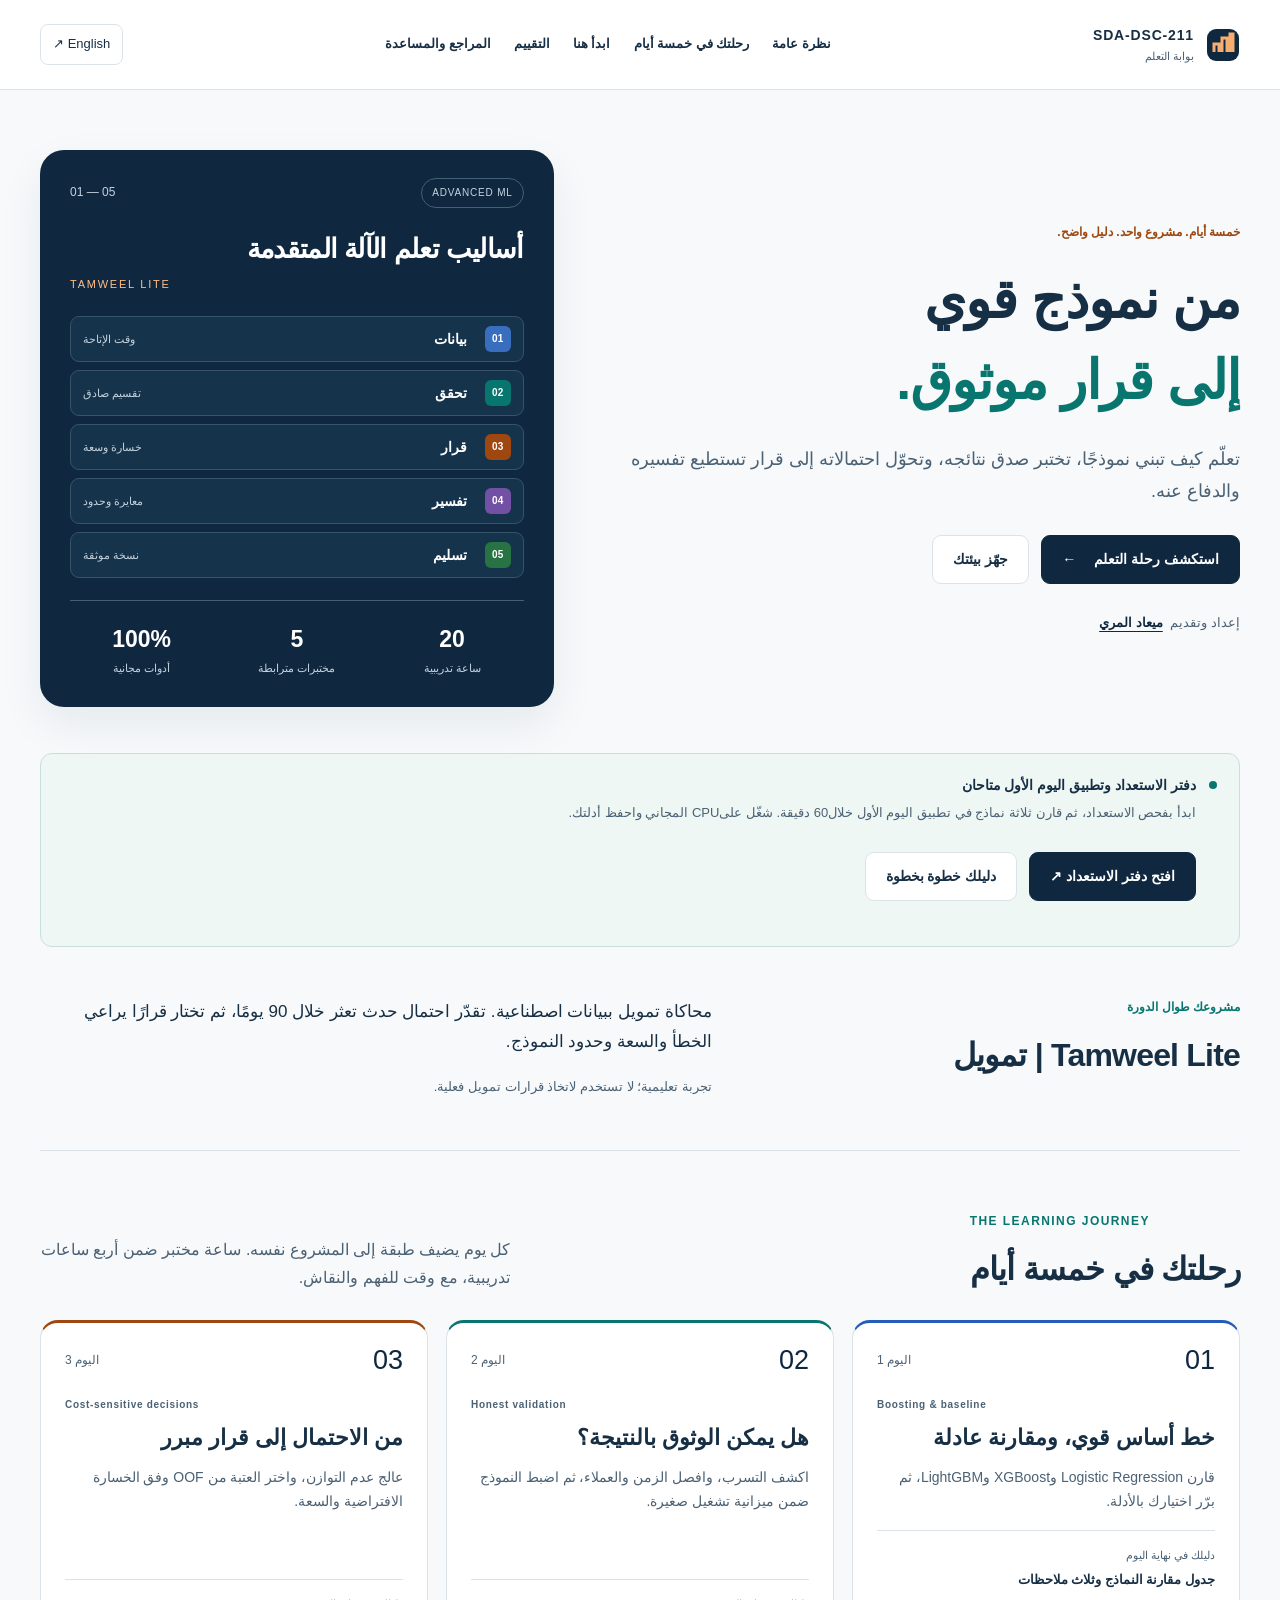
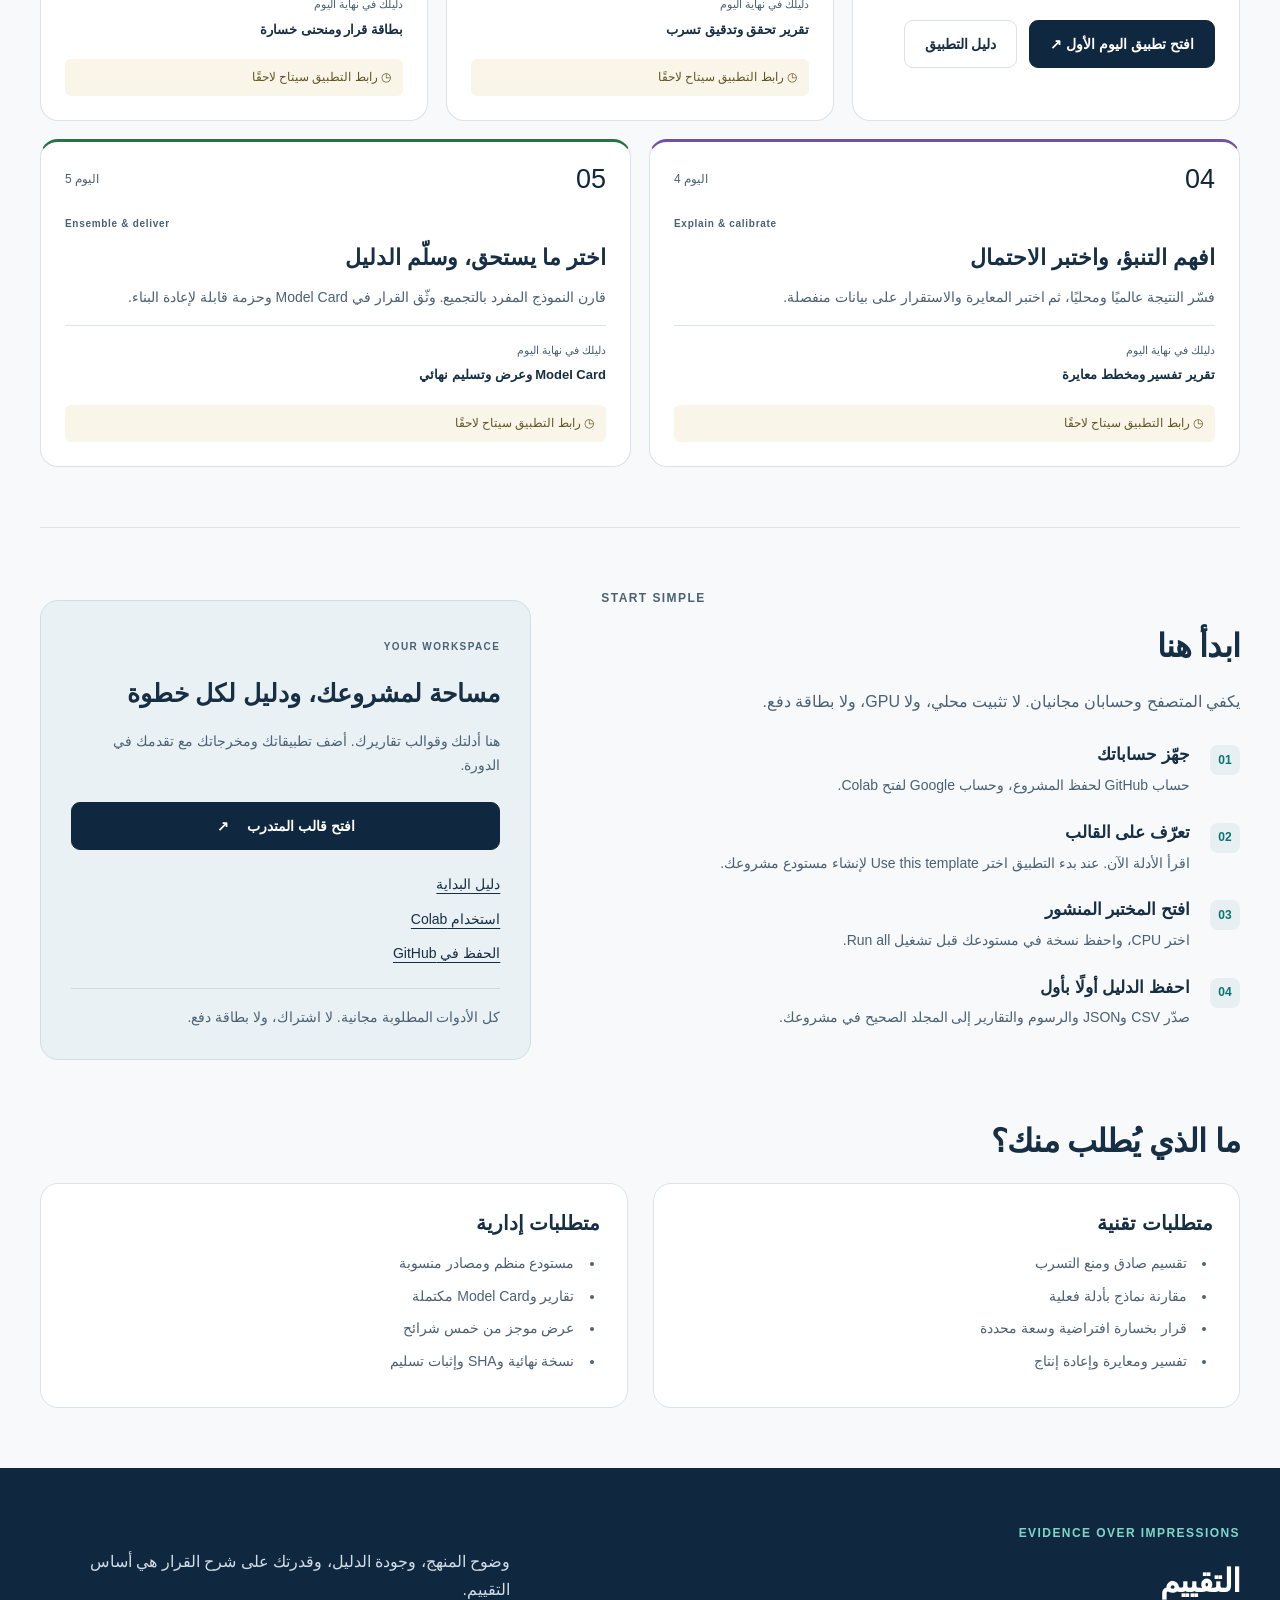
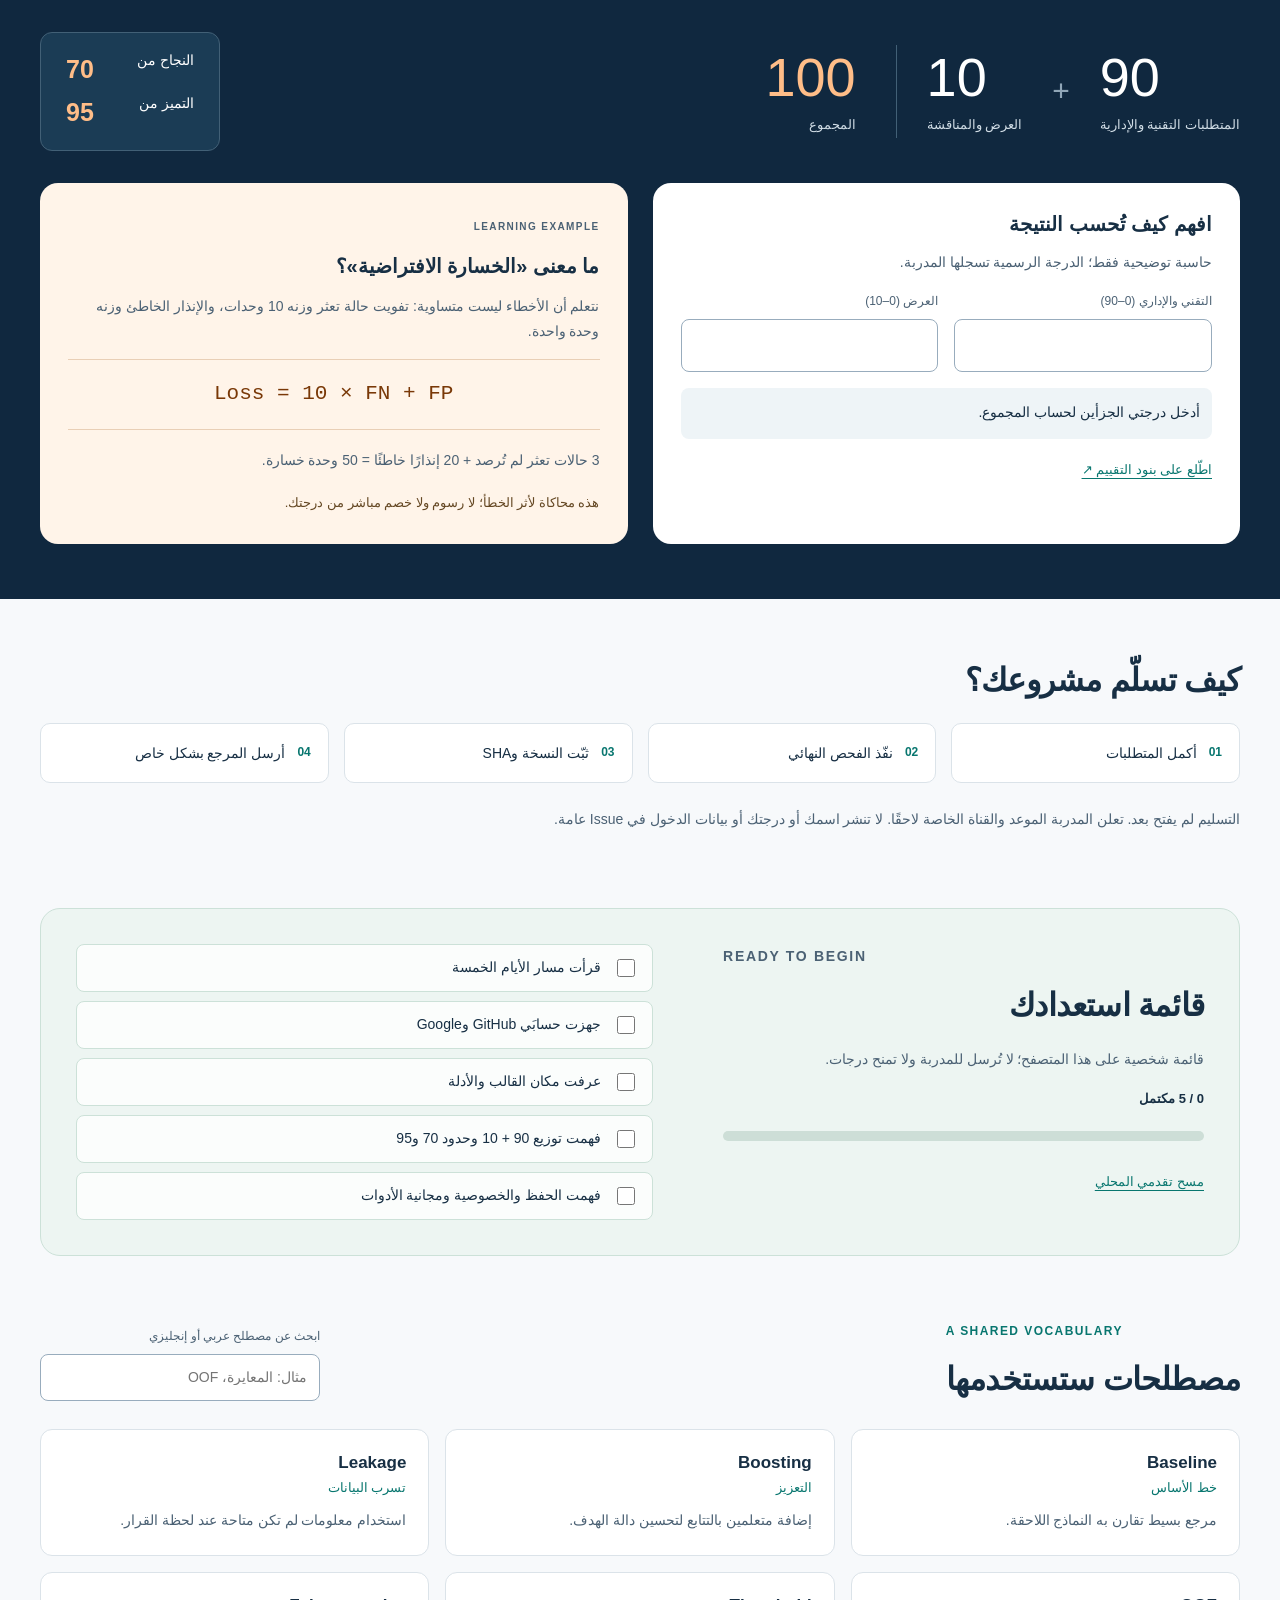
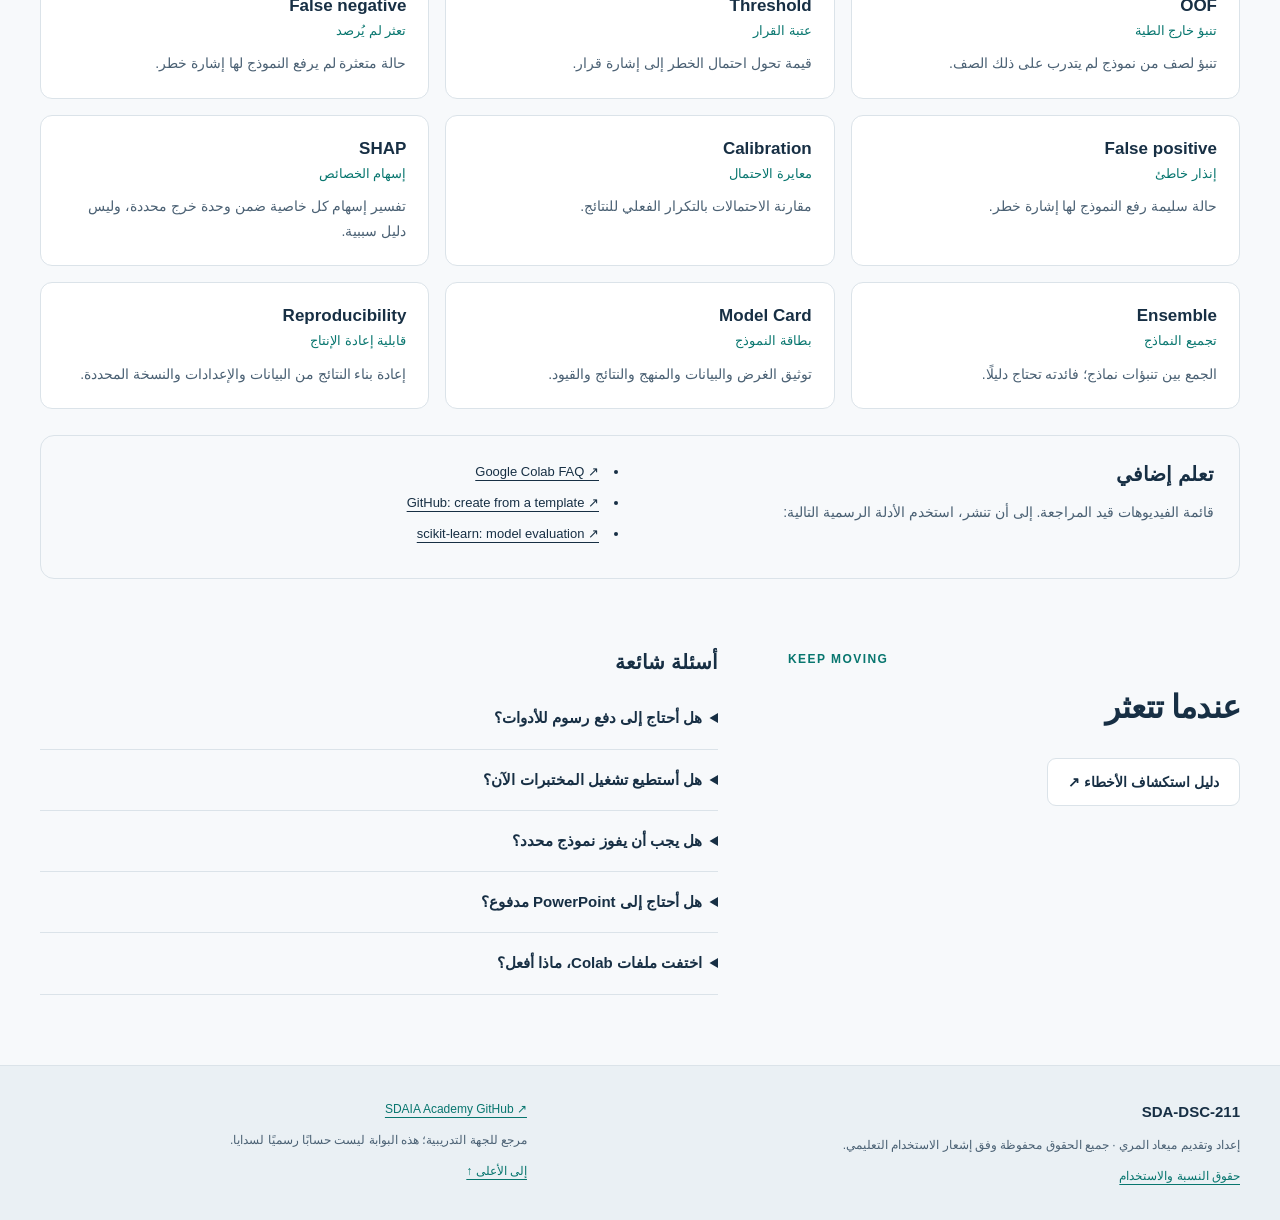
==== ar.html @ 9ce9c812 "Open Day 1 lab from the learning portal" ====
<!doctype html>
<html lang="ar" dir="rtl"><head><meta charset="utf-8"><meta name="viewport" content="width=device-width, initial-scale=1"><meta name="description" content="تعلّم كيف تبني نموذجًا، تختبر صدق نتائجه، وتحوّل احتمالاته إلى قرار تستطيع تفسيره والدفاع عنه."><meta name="theme-color" content="#10283f"><title>أساليب تعلم الآلة المتقدمة · SDA-DSC-211</title><link rel="stylesheet" href="styles.css"><script defer src="app.js"></script></head>
<body id="top"><a class="skip" href="#main">انتقل إلى المحتوى</a><header class="topbar"><a class="brand" href="#overview" aria-label="SDA-DSC-211"><svg width="34" height="34" viewBox="0 0 34 34" aria-hidden="true"><rect x="1" y="1" width="32" height="32" rx="9" fill="#10283f"/><path d="M8 24V16h5v8m3 0V10h5v14m3 0V6h3v18" stroke="#f5ae70" stroke-width="3" fill="none"/></svg><span><strong dir="ltr">SDA-DSC-211</strong><small>بوابة التعلم</small></span></a><nav class="desktop-nav" aria-label="التنقل الرئيسي"><a href="#overview">نظرة عامة</a><a href="#journey">رحلتك في خمسة أيام</a><a href="#start">ابدأ هنا</a><a href="#assessment">التقييم</a><a href="#resources">المراجع والمساعدة</a></nav><a class="language" lang="en" href="en.html" data-language>English <span aria-hidden="true">↗</span></a></header>
<nav class="mobile-nav" aria-label="أقسام الدورة"><a href="#overview">نظرة عامة</a><a href="#journey">رحلتك في خمسة أيام</a><a href="#start">ابدأ هنا</a><a href="#assessment">التقييم</a><a href="#resources">المراجع والمساعدة</a></nav>
<main id="main"><section class="hero section" id="overview"><div class="hero-copy"><p class="eyebrow accent">خمسة أيام. مشروع واحد. دليل واضح.</p><h1>من نموذج قوي<br><em>إلى قرار موثوق.</em></h1><p class="hero-lead">تعلّم كيف تبني نموذجًا، تختبر صدق نتائجه، وتحوّل احتمالاته إلى قرار تستطيع تفسيره والدفاع عنه.</p><div class="actions"><a class="button primary" href="#journey">استكشف رحلة التعلم <span aria-hidden="true">←</span></a><a class="button secondary" href="#start">جهّز بيئتك</a></div><p class="trainer">إعداد وتقديم <a href="https://github.com/almiyead-rgb">ميعاد المري</a></p></div><aside class="hero-panel" aria-label="أساليب تعلم الآلة المتقدمة"><div class="panel-heading"><span class="mini-pill" dir="ltr">ADVANCED ML</span><span dir="ltr">01 — 05</span></div><h2>أساليب تعلم الآلة المتقدمة</h2><p class="panel-caption" dir="ltr">TAMWEEL LITE</p><div class="visual-flow" aria-label="كل خطوة تضيف دليلًا"><div class="flow-row"><span class="flow-dot blue" aria-hidden="true">01</span><span>بيانات</span><small>وقت الإتاحة</small></div><div class="flow-row"><span class="flow-dot teal" aria-hidden="true">02</span><span>تحقق</span><small>تقسيم صادق</small></div><div class="flow-row"><span class="flow-dot orange" aria-hidden="true">03</span><span>قرار</span><small>خسارة وسعة</small></div><div class="flow-row"><span class="flow-dot purple" aria-hidden="true">04</span><span>تفسير</span><small>معايرة وحدود</small></div><div class="flow-row"><span class="flow-dot green" aria-hidden="true">05</span><span>تسليم</span><small>نسخة موثقة</small></div></div><div class="stats"><div><strong>20</strong><span>ساعة تدريبية</span></div><div><strong>5</strong><span>مختبرات مترابطة</span></div><div><strong>100%</strong><span>أدوات مجانية</span></div></div></aside></section>
<div class="release-note section"><span class="status-dot" aria-hidden="true"></span><div><strong>دفتر الاستعداد وتطبيق اليوم الأول متاحان</strong><p>ابدأ بفحص الاستعداد، ثم قارن ثلاثة نماذج في تطبيق اليوم الأول خلال60 دقيقة. شغّل علىCPU المجاني واحفظ أدلتك.</p><div class="actions"><a class="button primary" href="https://colab.research.google.com/github/almiyead-rgb/sda-dsc-211-student-template/blob/main/notebooks/00_readiness_check.ipynb">افتح دفتر الاستعداد ↗</a><a class="button secondary" href="https://github.com/almiyead-rgb/sda-dsc-211-student-template/blob/main/READINESS_GUIDE.md">دليلك خطوة بخطوة</a></div></div></div>
<section class="section scenario" aria-labelledby="scenario-title"><div><p class="eyebrow">مشروعك طوال الدورة</p><h2 id="scenario-title">Tamweel Lite | تمويل</h2></div><div><p>محاكاة تمويل ببيانات اصطناعية. تقدّر احتمال حدث تعثر خلال 90 يومًا، ثم تختار قرارًا يراعي الخطأ والسعة وحدود النموذج.</p><small>تجربة تعليمية؛ لا تستخدم لاتخاذ قرارات تمويل فعلية.</small></div></section>
<section class="section" id="journey"><div class="section-heading"><div><p class="eyebrow" dir="ltr">THE LEARNING JOURNEY</p><h2>رحلتك في خمسة أيام</h2></div><p>كل يوم يضيف طبقة إلى المشروع نفسه. ساعة مختبر ضمن أربع ساعات تدريبية، مع وقت للفهم والنقاش.</p></div><div class="day-grid"><article class="day-card blue" id="day-01"><div class="day-top"><span class="day-number" dir="ltr">01</span><span>اليوم 1</span></div><p class="eyebrow" lang="en" dir="ltr">Boosting & baseline</p><h3>خط أساس قوي، ومقارنة عادلة</h3><p>قارن Logistic Regression وXGBoost وLightGBM، ثم برّر اختيارك بالأدلة.</p><div class="artifact"><small>دليلك في نهاية اليوم</small><strong>جدول مقارنة النماذج وثلاث ملاحظات</strong></div><div class="actions"><a class="button primary" href="https://colab.research.google.com/github/almiyead-rgb/sda-dsc-211-student-template/blob/main/notebooks/01_baseline_boosting.ipynb">افتح تطبيق اليوم الأول ↗</a><a class="button secondary" href="https://github.com/almiyead-rgb/sda-dsc-211-student-template/blob/main/DAY1_GUIDE.md">دليل التطبيق</a></div></article><article class="day-card teal" id="day-02"><div class="day-top"><span class="day-number" dir="ltr">02</span><span>اليوم 2</span></div><p class="eyebrow" lang="en" dir="ltr">Honest validation</p><h3>هل يمكن الوثوق بالنتيجة؟</h3><p>اكشف التسرب، وافصل الزمن والعملاء، ثم اضبط النموذج ضمن ميزانية تشغيل صغيرة.</p><div class="artifact"><small>دليلك في نهاية اليوم</small><strong>تقرير تحقق وتدقيق تسرب</strong></div><p class="pending"><span aria-hidden="true">◷</span> رابط التطبيق سيتاح لاحقًا</p></article><article class="day-card orange" id="day-03"><div class="day-top"><span class="day-number" dir="ltr">03</span><span>اليوم 3</span></div><p class="eyebrow" lang="en" dir="ltr">Cost-sensitive decisions</p><h3>من الاحتمال إلى قرار مبرر</h3><p>عالج عدم التوازن، واختر العتبة من OOF وفق الخسارة الافتراضية والسعة.</p><div class="artifact"><small>دليلك في نهاية اليوم</small><strong>بطاقة قرار ومنحنى خسارة</strong></div><p class="pending"><span aria-hidden="true">◷</span> رابط التطبيق سيتاح لاحقًا</p></article><article class="day-card purple" id="day-04"><div class="day-top"><span class="day-number" dir="ltr">04</span><span>اليوم 4</span></div><p class="eyebrow" lang="en" dir="ltr">Explain & calibrate</p><h3>افهم التنبؤ، واختبر الاحتمال</h3><p>فسّر النتيجة عالميًا ومحليًا، ثم اختبر المعايرة والاستقرار على بيانات منفصلة.</p><div class="artifact"><small>دليلك في نهاية اليوم</small><strong>تقرير تفسير ومخطط معايرة</strong></div><p class="pending"><span aria-hidden="true">◷</span> رابط التطبيق سيتاح لاحقًا</p></article><article class="day-card green" id="day-05"><div class="day-top"><span class="day-number" dir="ltr">05</span><span>اليوم 5</span></div><p class="eyebrow" lang="en" dir="ltr">Ensemble & deliver</p><h3>اختر ما يستحق، وسلّم الدليل</h3><p>قارن النموذج المفرد بالتجميع. وثّق القرار في Model Card وحزمة قابلة لإعادة البناء.</p><div class="artifact"><small>دليلك في نهاية اليوم</small><strong>Model Card وعرض وتسليم نهائي</strong></div><p class="pending"><span aria-hidden="true">◷</span> رابط التطبيق سيتاح لاحقًا</p></article></div></section>
<section class="section start-grid" id="start"><div><p class="eyebrow" dir="ltr">START SIMPLE</p><h2>ابدأ هنا</h2><p>يكفي المتصفح وحسابان مجانيان. لا تثبيت محلي، ولا GPU، ولا بطاقة دفع.</p><ol class="steps-list"><li><h3>جهّز حساباتك</h3><p>حساب GitHub لحفظ المشروع، وحساب Google لفتح Colab.</p></li><li><h3>تعرّف على القالب</h3><p>اقرأ الأدلة الآن. عند بدء التطبيق اختر Use this template لإنشاء مستودع مشروعك.</p></li><li><h3>افتح المختبر المنشور</h3><p>اختر CPU، واحفظ نسخة في مستودعك قبل تشغيل Run all.</p></li><li><h3>احفظ الدليل أولًا بأول</h3><p>صدّر CSV وJSON والرسوم والتقارير إلى المجلد الصحيح في مشروعك.</p></li></ol></div><aside class="start-panel"><span class="tiny-label" dir="ltr">YOUR WORKSPACE</span><h3>مساحة لمشروعك، ودليل لكل خطوة</h3><p>هنا أدلتك وقوالب تقاريرك. أضف تطبيقاتك ومخرجاتك مع تقدمك في الدورة.</p><a class="button primary" href="https://github.com/almiyead-rgb/sda-dsc-211-student-template">افتح قالب المتدرب <span aria-hidden="true">↗</span></a><div class="guide-links"><a href="https://github.com/almiyead-rgb/sda-dsc-211-student-template/blob/main/START_HERE.md">دليل البداية</a><a href="https://github.com/almiyead-rgb/sda-dsc-211-student-template/blob/main/COLAB_GUIDE.md">استخدام Colab</a><a href="https://github.com/almiyead-rgb/sda-dsc-211-student-template/blob/main/GITHUB_GUIDE.md">الحفظ في GitHub</a></div><p class="free-note">كل الأدوات المطلوبة مجانية. لا اشتراك، ولا بطاقة دفع.</p></aside></section>
<section class="section"><h2>ما الذي يُطلب منك؟</h2><div class="two-grid requirements"><article><h3>متطلبات تقنية</h3><ul><li>تقسيم صادق ومنع التسرب</li><li>مقارنة نماذج بأدلة فعلية</li><li>قرار بخسارة افتراضية وسعة محددة</li><li>تفسير ومعايرة وإعادة إنتاج</li></ul></article><article><h3>متطلبات إدارية</h3><ul><li>مستودع منظم ومصادر منسوبة</li><li>تقارير وModel Card مكتملة</li><li>عرض موجز من خمس شرائح</li><li>نسخة نهائية وSHA وإثبات تسليم</li></ul></article></div></section>
<section class="assessment-band" id="assessment"><div class="section"><div class="section-heading"><div><p class="eyebrow" dir="ltr">EVIDENCE OVER IMPRESSIONS</p><h2>التقييم</h2></div><p>وضوح المنهج، وجودة الدليل، وقدرتك على شرح القرار هي أساس التقييم.</p></div><div class="score-grid"><div class="score-main"><div class="score-piece"><strong>90</strong><span>المتطلبات التقنية والإدارية</span></div><span class="plus" aria-hidden="true">+</span><div class="score-piece"><strong>10</strong><span>العرض والمناقشة</span></div><div class="score-total"><strong>100</strong><span>المجموع</span></div></div><div class="thresholds"><p>النجاح من <strong>70</strong></p><p>التميز من <strong>95</strong></p></div></div><div class="two-grid"><form class="calculator" id="grade-calculator" novalidate><h3>افهم كيف تُحسب النتيجة</h3><p>حاسبة توضيحية فقط؛ الدرجة الرسمية تسجلها المدربة.</p><div class="input-grid"><label>التقني والإداري (0–90)<input id="technical-score" name="technical" type="number" min="0" max="90" step="0.01" inputmode="decimal" autocomplete="off" aria-describedby="grade-result"></label><label>العرض (0–10)<input id="presentation-score" name="presentation" type="number" min="0" max="10" step="0.01" inputmode="decimal" autocomplete="off" aria-describedby="grade-result"></label></div><output id="grade-result" aria-live="polite">أدخل درجتي الجزأين لحساب المجموع.</output><a href="https://github.com/almiyead-rgb/sda-dsc-211-student-template/blob/main/RUBRIC.md">اطّلع على بنود التقييم ↗</a></form><article class="loss-card"><span class="tiny-label" dir="ltr">LEARNING EXAMPLE</span><h3>ما معنى «الخسارة الافتراضية»؟</h3><p>نتعلم أن الأخطاء ليست متساوية: تفويت حالة تعثر وزنه 10 وحدات، والإنذار الخاطئ وزنه وحدة واحدة.</p><div class="formula" dir="ltr">Loss = 10 × FN + FP</div><p>3 حالات تعثر لم تُرصد + 20 إنذارًا خاطئًا = 50 وحدة خسارة.</p><small>هذه محاكاة لأثر الخطأ؛ لا رسوم ولا خصم مباشر من درجتك.</small></article></div></div></section>
<section class="section" aria-labelledby="submission-title"><h2 id="submission-title">كيف تسلّم مشروعك؟</h2><ol class="submission-flow"><li><span>01</span>أكمل المتطلبات</li><li><span>02</span>نفّذ الفحص النهائي</li><li><span>03</span>ثبّت النسخة وSHA</li><li><span>04</span>أرسل المرجع بشكل خاص</li></ol><p class="muted">التسليم لم يفتح بعد. تعلن المدربة الموعد والقناة الخاصة لاحقًا. لا تنشر اسمك أو درجتك أو بيانات الدخول في Issue عامة.</p></section>
<section class="section readiness"><div><p class="eyebrow" dir="ltr">READY TO BEGIN</p><h2>قائمة استعدادك</h2><p>قائمة شخصية على هذا المتصفح؛ لا تُرسل للمدربة ولا تمنح درجات.</p><div class="progress-heading"><strong id="progress-text" aria-live="polite">0 / 5 مكتمل</strong></div><progress aria-label="تقدم قائمة الاستعداد" id="readiness-progress" max="5" value="0">0 / 5</progress><p id="storage-note" class="small" hidden></p><button class="text-button" id="reset-progress" type="button">مسح تقدمي المحلي</button></div><div class="checklist"><label class="check-row"><input type="checkbox" data-check="ready-0"><span>قرأت مسار الأيام الخمسة</span></label><label class="check-row"><input type="checkbox" data-check="ready-1"><span>جهزت حسابَي GitHub وGoogle</span></label><label class="check-row"><input type="checkbox" data-check="ready-2"><span>عرفت مكان القالب والأدلة</span></label><label class="check-row"><input type="checkbox" data-check="ready-3"><span>فهمت توزيع 90 + 10 وحدود 70 و95</span></label><label class="check-row"><input type="checkbox" data-check="ready-4"><span>فهمت الحفظ والخصوصية ومجانية الأدوات</span></label></div></section>
<section class="section" id="resources"><div class="section-heading"><div><p class="eyebrow" dir="ltr">A SHARED VOCABULARY</p><h2>مصطلحات ستستخدمها</h2></div><label class="search-label">ابحث عن مصطلح عربي أو إنجليزي<input id="term-search" type="search" placeholder="مثال: المعايرة، OOF" autocomplete="off"></label></div><div class="term-grid"><article class="term" data-term data-search="Baseline خط الأساس مرجع بسيط تقارن به النماذج اللاحقة. A simple reference used to compare later models."><h3><span lang="en" dir="ltr">Baseline</span><small>خط الأساس</small></h3><p>مرجع بسيط تقارن به النماذج اللاحقة.</p></article><article class="term" data-term data-search="Boosting التعزيز إضافة متعلمين بالتتابع لتحسين دالة الهدف. Sequentially adding learners to improve an objective."><h3><span lang="en" dir="ltr">Boosting</span><small>التعزيز</small></h3><p>إضافة متعلمين بالتتابع لتحسين دالة الهدف.</p></article><article class="term" data-term data-search="Leakage تسرب البيانات استخدام معلومات لم تكن متاحة عند لحظة القرار. Using information unavailable at decision time."><h3><span lang="en" dir="ltr">Leakage</span><small>تسرب البيانات</small></h3><p>استخدام معلومات لم تكن متاحة عند لحظة القرار.</p></article><article class="term" data-term data-search="OOF تنبؤ خارج الطية تنبؤ لصف من نموذج لم يتدرب على ذلك الصف. A prediction from a model not trained on that row."><h3><span lang="en" dir="ltr">OOF</span><small>تنبؤ خارج الطية</small></h3><p>تنبؤ لصف من نموذج لم يتدرب على ذلك الصف.</p></article><article class="term" data-term data-search="Threshold عتبة القرار قيمة تحول احتمال الخطر إلى إشارة قرار. A cutoff that turns risk probability into a decision flag."><h3><span lang="en" dir="ltr">Threshold</span><small>عتبة القرار</small></h3><p>قيمة تحول احتمال الخطر إلى إشارة قرار.</p></article><article class="term" data-term data-search="False negative تعثر لم يُرصد حالة متعثرة لم يرفع النموذج لها إشارة خطر. A default case that the model did not flag."><h3><span lang="en" dir="ltr">False negative</span><small>تعثر لم يُرصد</small></h3><p>حالة متعثرة لم يرفع النموذج لها إشارة خطر.</p></article><article class="term" data-term data-search="False positive إنذار خاطئ حالة سليمة رفع النموذج لها إشارة خطر. A non-default case that the model flagged."><h3><span lang="en" dir="ltr">False positive</span><small>إنذار خاطئ</small></h3><p>حالة سليمة رفع النموذج لها إشارة خطر.</p></article><article class="term" data-term data-search="Calibration معايرة الاحتمال مقارنة الاحتمالات بالتكرار الفعلي للنتائج. Comparing predicted probabilities with observed frequencies."><h3><span lang="en" dir="ltr">Calibration</span><small>معايرة الاحتمال</small></h3><p>مقارنة الاحتمالات بالتكرار الفعلي للنتائج.</p></article><article class="term" data-term data-search="SHAP إسهام الخصائص تفسير إسهام كل خاصية ضمن وحدة خرج محددة، وليس دليل سببية. Feature contributions in a defined output space, not proof of causality."><h3><span lang="en" dir="ltr">SHAP</span><small>إسهام الخصائص</small></h3><p>تفسير إسهام كل خاصية ضمن وحدة خرج محددة، وليس دليل سببية.</p></article><article class="term" data-term data-search="Ensemble تجميع النماذج الجمع بين تنبؤات نماذج؛ فائدته تحتاج دليلًا. Combining model predictions; the benefit needs evidence."><h3><span lang="en" dir="ltr">Ensemble</span><small>تجميع النماذج</small></h3><p>الجمع بين تنبؤات نماذج؛ فائدته تحتاج دليلًا.</p></article><article class="term" data-term data-search="Model Card بطاقة النموذج توثيق الغرض والبيانات والمنهج والنتائج والقيود. Documentation of purpose, data, method, results and limits."><h3><span lang="en" dir="ltr">Model Card</span><small>بطاقة النموذج</small></h3><p>توثيق الغرض والبيانات والمنهج والنتائج والقيود.</p></article><article class="term" data-term data-search="Reproducibility قابلية إعادة الإنتاج إعادة بناء النتائج من البيانات والإعدادات والنسخة المحددة. Rebuilding results from specified data, settings and code version."><h3><span lang="en" dir="ltr">Reproducibility</span><small>قابلية إعادة الإنتاج</small></h3><p>إعادة بناء النتائج من البيانات والإعدادات والنسخة المحددة.</p></article></div><p id="no-results" role="status" hidden>لا توجد مصطلحات مطابقة. جرّب كلمة أخرى.</p><aside class="resource-strip"><div><h3>تعلم إضافي</h3><p>قائمة الفيديوهات قيد المراجعة. إلى أن تنشر، استخدم الأدلة الرسمية التالية:</p></div><ul><li><a href="https://research.google.com/colaboratory/faq.html" lang="en" dir="ltr">Google Colab FAQ ↗</a></li><li><a href="https://docs.github.com/en/repositories/creating-and-managing-repositories/creating-a-repository-from-a-template" lang="en" dir="ltr">GitHub: create from a template ↗</a></li><li><a href="https://scikit-learn.org/stable/modules/model_evaluation.html" lang="en" dir="ltr">scikit-learn: model evaluation ↗</a></li></ul></aside></section>
<section class="section help-grid"><div><p class="eyebrow" dir="ltr">KEEP MOVING</p><h2>عندما تتعثر</h2><a class="button secondary" href="https://github.com/almiyead-rgb/sda-dsc-211-student-template/blob/main/TROUBLESHOOTING.md">دليل استكشاف الأخطاء ↗</a></div><div><h3>أسئلة شائعة</h3><details><summary>هل أحتاج إلى دفع رسوم للأدوات؟</summary><p>لا. جميع الأدوات المطلوبة لها مسار مجاني. إذا وصلت إلى حدود الخدمة، احفظ عملك وأعد لاحقًا أو اتبع البديل المجاني الذي تعلنه المدربة.</p></details><details><summary>هل أستطيع تشغيل المختبرات الآن؟</summary><p>دفتر الاستعداد00 وتطبيق اليوم الأول01 متاحان الآن. افتح اليوم الأول من بطاقته في رحلة التعلم؛ بقية التطبيقات تتاح تباعًا.</p></details><details><summary>هل يجب أن يفوز نموذج محدد؟</summary><p>لا. المطلوب مقارنة عادلة وتبرير مبني على النتائج. الإبقاء على نموذج مفرد قرار صالح إذا لم يضف التجميع فائدة مقنعة.</p></details><details><summary>هل أحتاج إلى PowerPoint مدفوع؟</summary><p>لا. يمكنك إعداد العرض بأي أداة مجانية وتسليمه PDF. المهم خمس شرائح واضحة وأدلة من مشروعك.</p></details><details><summary>اختفت ملفات Colab، ماذا أفعل؟</summary><p>الجلسة مؤقتة. استرجع Notebook المحفوظ وأعد تشغيل النسخة المعتمدة، ثم صدّر المخرجات. احفظ تقدمك قبل انتهاء الجلسة.</p></details></div></section>
</main><footer><div class="section footer-grid"><div><strong dir="ltr">SDA-DSC-211</strong><p>إعداد وتقديم ميعاد المري · جميع الحقوق محفوظة وفق إشعار الاستخدام التعليمي.</p><a href="https://github.com/almiyead-rgb/advanced-machine-learning-methods-sda-dsc-211/blob/main/NOTICE.md">حقوق النسبة والاستخدام</a></div><div><a href="https://github.com/SDAIAAcademy" lang="en" dir="ltr">SDAIA Academy GitHub ↗</a><p>مرجع للجهة التدريبية؛ هذه البوابة ليست حسابًا رسميًا لسدايا.</p><a href="#top">إلى الأعلى ↑</a></div></div></footer><script id="ui-labels" type="application/json">{"calcEmpty": "أدخل درجتي الجزأين لحساب المجموع.", "calcInvalid": "استخدم درجات ضمن الحدود، وبمنزلتين عشريتين كحد أقصى.", "calcFail": "لم يصل إلى حد النجاح", "calcPass": "ناجح", "calcDistinction": "متميز", "done": "مكتمل", "storage": "التخزين المحلي غير متاح؛ تقدمك سيبقى لهذه الزيارة فقط."}</script></body></html>
---- styles.css ----
:root{--navy:#10283f;--ink:#172f44;--muted:#4b6174;--paper:#f7f9fb;--line:#dbe3e9;--orange:#9e4710;--teal:#08766f;--blue:#245cba;--purple:#7250a3;--green:#287344;--focus:#a84b09;--radius:18px}
*{box-sizing:border-box}html{scroll-behavior:smooth;scroll-padding-top:100px}body{margin:0;background:var(--paper);color:var(--ink);font-family:"Segoe UI",Tahoma,Arial,sans-serif;line-height:1.75;font-size:16px}a{color:inherit;text-underline-offset:4px}button,input{font:inherit}button,a,input,summary{touch-action:manipulation}button{cursor:pointer}a:focus-visible,button:focus-visible,input:focus-visible,summary:focus-visible{outline:3px solid var(--focus);outline-offset:4px}h1,h2,h3,p{margin-top:0}h1,h2,h3{line-height:1.35}h1{font-size:clamp(36px,4.2vw,62px);letter-spacing:-.035em;margin-bottom:24px}html[dir=rtl] h1{letter-spacing:-.02em;line-height:1.5}h1 em{font-style:normal;color:var(--teal)}h2{font-size:clamp(26px,2.5vw,35px);margin-bottom:20px;letter-spacing:-.025em}h3{font-size:20px;margin-bottom:12px}p{margin-bottom:16px}small,.small{font-size:13px}ul,ol{padding-inline-start:22px}li{padding-inline-start:4px;margin-bottom:8px}section{scroll-margin-top:100px}[hidden]{display:none!important}.section{width:min(1240px,calc(100% - 80px));margin-inline:auto}.topbar{min-height:90px;padding:17px 40px;display:flex;align-items:center;gap:30px;border-bottom:1px solid var(--line);background:#ffffffed;position:sticky;top:0;z-index:20;backdrop-filter:blur(12px)}.brand{display:flex;gap:12px;align-items:center;text-decoration:none;flex-shrink:0}.brand strong,.brand small{display:block}.brand strong{font-size:14px;letter-spacing:.06em}.brand small{font-size:11px;color:var(--muted)}.desktop-nav{display:flex;gap:23px;align-items:center;margin-inline:auto;font-size:13px;font-weight:600}.desktop-nav a,.mobile-nav a,.language{text-decoration:none}.desktop-nav a:hover,.mobile-nav a:hover{color:var(--teal)}.language{font-size:13px;border:1px solid var(--line);padding:8px 12px;border-radius:8px;white-space:nowrap}.mobile-nav{display:none}.skip{position:absolute;top:-100px;z-index:100;background:var(--navy);color:white;padding:10px}.skip:focus{top:5px}.hero{display:grid;grid-template-columns:1.2fr 1fr;gap:70px;align-items:center;padding-block:60px 46px}.eyebrow{font-size:12px;font-weight:700;letter-spacing:.12em;color:var(--teal);margin-bottom:16px}.accent{color:var(--orange)}html[dir=rtl] .eyebrow:not([dir=ltr]){letter-spacing:0}.hero-lead{font-size:18px;max-width:620px;color:var(--muted)}.actions{display:flex;flex-wrap:wrap;gap:12px;margin-block:28px}.button{display:inline-flex;align-items:center;justify-content:center;gap:18px;text-decoration:none;border:1px solid var(--line);border-radius:9px;min-height:48px;padding:11px 20px;font-weight:600;font-size:14px}.primary{background:var(--navy);color:white;border-color:var(--navy)}.primary:hover{background:#214965}.secondary{background:white}.secondary:hover{border-color:var(--teal);color:var(--teal)}.trainer{font-size:13px;color:var(--muted);margin-bottom:0}.trainer a{font-weight:700;color:var(--navy);margin-inline-start:4px}.hero-panel{padding:28px 30px;background:var(--navy);color:#fff;border-radius:24px;box-shadow:0 18px 45px #10283f12;position:relative}.panel-heading{display:flex;justify-content:space-between;gap:12px;align-items:center;color:#c4d3de;font-size:12px;margin-bottom:23px}.mini-pill{border:1px solid #426076;padding:5px 10px;border-radius:20px;font-size:10px;letter-spacing:.08em}.hero-panel h2{font-size:27px;margin-bottom:8px}.panel-caption{font-size:11px;letter-spacing:.16em;color:#ffbd88}.visual-flow{display:grid;gap:8px;margin-block:22px}.flow-row{display:grid;grid-template-columns:30px 1fr auto;align-items:center;gap:14px;padding:9px 12px;border:1px solid #36536a;border-radius:9px;background:#16334c}.flow-row>span:nth-child(2){font-size:14px;font-weight:600}.flow-row small{color:#c4d3de;font-size:11px}.flow-dot{width:26px;height:26px;display:grid;place-items:center;border-radius:6px;font-size:10px;color:white;font-weight:700}.flow-dot.blue{background:#396ebf}.flow-dot.teal{background:#08766f}.flow-dot.orange{background:#9e4710}.flow-dot.purple{background:#7250a3}.flow-dot.green{background:#287344}.stats{display:grid;grid-template-columns:repeat(3,1fr);gap:12px;padding-top:18px;border-top:1px solid #426076}.stats div{text-align:center}.stats strong,.stats span{display:block}.stats strong{font-size:23px;font-weight:600}.stats span{font-size:11px;color:#c4d3de}.release-note{display:flex;align-items:flex-start;gap:13px;border:1px solid #c9dfda;border-radius:12px;padding:17px 22px;background:#eef7f4}.release-note strong{font-size:14px}.release-note p{font-size:13px;color:var(--muted);margin:3px 0 0}.status-dot{width:8px;height:8px;border-radius:50%;background:var(--teal);flex-shrink:0;margin-top:10px}.scenario{display:grid;grid-template-columns:1fr 1.45fr;gap:65px;padding-block:50px;border-bottom:1px solid var(--line)}.scenario h2{margin-bottom:0}.scenario p:not(.eyebrow){font-size:17px}.scenario small{color:var(--muted)}.section-heading{display:flex;justify-content:space-between;gap:40px;align-items:flex-end;margin-bottom:28px}.section-heading h2{margin-bottom:0}.section-heading>p{max-width:470px;margin:0;color:var(--muted)}#journey{padding-block:60px}.day-grid{display:grid;grid-template-columns:repeat(3,1fr);gap:18px}.day-card{background:white;padding:24px;border:1px solid var(--line);border-top:3px solid var(--blue);border-radius:var(--radius);display:flex;flex-direction:column}.day-card.teal{border-top-color:var(--teal)}.day-card.orange{border-top-color:var(--orange)}.day-card.purple{border-top-color:var(--purple)}.day-card.green{border-top-color:var(--green)}.day-card:nth-last-child(-n+2){grid-column:auto}.day-top{display:flex;justify-content:space-between;align-items:center;margin-bottom:22px;font-size:12px;color:var(--muted)}.day-number{font-size:27px;line-height:1;color:var(--navy);font-weight:300}.day-card .eyebrow{font-size:10px;letter-spacing:.07em;color:var(--muted);margin-bottom:10px}.day-card h3{font-size:22px}.day-card>p:not(.eyebrow):not(.pending){font-size:14px;color:var(--muted)}.artifact{margin-top:auto;border-top:1px solid var(--line);padding-top:15px}.artifact small,.artifact strong{display:block}.artifact small{font-size:11px;color:var(--muted)}.artifact strong{font-size:13px;margin-top:4px}.pending{font-size:12px;color:#635525;background:#f9f5e8;padding:8px 12px;border-radius:6px;margin:18px 0 0}.start-grid{padding-block:60px;display:grid;grid-template-columns:1.3fr 1fr;gap:70px;border-top:1px solid var(--line)}.start-grid>div>p{color:var(--muted)}.steps-list{counter-reset:step;list-style:none;padding:0;margin-top:28px}.steps-list li{counter-increment:step;position:relative;padding-inline-start:50px;margin-bottom:24px}.steps-list li:before{content:counter(step,decimal-leading-zero);position:absolute;inset-inline-start:0;top:1px;display:grid;place-items:center;width:30px;height:30px;background:#e7eff3;border-radius:8px;color:var(--teal);font-size:12px;font-weight:700}.steps-list h3{font-size:17px;margin-bottom:6px}.steps-list p{font-size:14px;color:var(--muted);margin:0}.start-panel{align-self:start;background:#eaf1f5;border:1px solid #d2dee7;border-radius:var(--radius);padding:30px;margin-top:12px}.start-panel h3{font-size:25px;margin-block:18px}.start-panel p{font-size:14px;color:var(--muted)}.start-panel .button{width:100%;margin-top:8px}.tiny-label{font-size:10px;font-weight:700;letter-spacing:.14em;color:var(--muted)}.guide-links{display:grid;gap:10px;margin-block:22px;font-size:14px}.free-note{border-top:1px solid #cad9e3;padding-top:16px;margin:0}.two-grid{display:grid;grid-template-columns:1fr 1fr;gap:25px}.requirements{margin-bottom:60px}.requirements article{border:1px solid var(--line);border-radius:var(--radius);padding:26px;background:white}.requirements ul{font-size:14px;margin-bottom:0;color:var(--muted)}.assessment-band{background:var(--navy);padding-block:55px;color:#fff}.assessment-band .eyebrow{color:#7ed6cb}.assessment-band .section-heading>p{color:#d1dde6}.score-grid{display:grid;grid-template-columns:1fr auto;gap:40px;align-items:center;margin-bottom:32px}.score-main{display:flex;gap:30px;align-items:center}.score-piece strong,.score-total strong{display:block;font-size:54px;line-height:1.2;font-weight:400;direction:ltr}.score-piece span,.score-total span{font-size:13px;color:#d1dde6}.plus{color:#90a6b7;font-size:30px}.score-total{border-inline-start:1px solid #426076;padding-inline-start:40px}.score-total strong{color:#ffbd88}.thresholds{background:#1b3c55;border:1px solid #426076;padding:15px 25px;border-radius:12px;min-width:180px}.thresholds p{margin:0;display:flex;justify-content:space-between;gap:22px;font-size:14px}.thresholds strong{font-size:25px;color:#ffbd88}.calculator,.loss-card{background:white;color:var(--ink);padding:28px;border-radius:var(--radius)}.calculator p,.loss-card p{font-size:14px;color:var(--muted)}.input-grid{display:grid;grid-template-columns:1fr 1fr;gap:16px}.input-grid label{font-size:12px;color:var(--muted)}input[type=number],input[type=search]{display:block;width:100%;padding:10px 12px;border:1px solid #98acbd;border-radius:8px;background:#fff;color:var(--ink);min-height:44px;margin-top:7px}input[type=number]{direction:ltr;font-size:18px}.calculator output{display:block;background:#eef4f7;border-radius:8px;padding:12px;font-size:14px;min-height:51px;margin-block:16px}.calculator output[data-state=distinction],.calculator output[data-state=pass]{background:#e8f5ed;color:#18532f}.calculator output[data-state=invalid],.calculator output[data-state=fail]{background:#fcf0e8;color:#853b0b}.calculator>a{font-size:13px;color:var(--teal)}.loss-card{background:#fff4e9}.loss-card h3{margin-block:14px}.loss-card small{color:#654824}.formula{font-family:Consolas,monospace;font-size:21px;border-block:1px solid #e9cfb6;padding-block:16px;margin-bottom:18px;color:#793807;text-align:center}.submission-flow{display:grid;grid-template-columns:repeat(4,1fr);list-style:none;padding:0;gap:15px}.submission-flow li{display:flex;gap:12px;align-items:center;font-size:14px;padding:17px;background:white;border:1px solid var(--line);border-radius:10px}.submission-flow span{color:var(--teal);font-size:12px;font-weight:700}.section:has(#submission-title){padding-block:60px}.muted{color:var(--muted);font-size:14px}.readiness{display:grid;grid-template-columns:1fr 1.2fr;gap:70px;background:#edf5f2;border:1px solid #cce1d8;border-radius:20px;padding:35px}.readiness p{font-size:14px;color:var(--muted)}.progress-heading{font-size:13px;margin-bottom:8px}progress{width:100%;height:10px;accent-color:var(--teal);border:0;border-radius:10px;overflow:hidden}progress::-webkit-progress-bar{background:#cdded7}progress::-webkit-progress-value{background:var(--teal)}.text-button{padding:8px 0;border:0;background:transparent;color:var(--teal);text-decoration:underline;text-underline-offset:4px;font-size:13px;margin-top:14px;min-height:44px}.checklist{display:grid;gap:9px}.check-row{display:flex;gap:12px;align-items:center;border:1px solid #cce1d8;border-radius:8px;padding:10px 14px;background:#ffffffc9;font-size:14px;cursor:pointer;min-height:48px}.check-row input{width:18px;height:18px;accent-color:var(--teal);flex-shrink:0}#resources{padding-block:65px 45px}.search-label{font-size:12px;color:var(--muted);min-width:280px}.search-label input{font-size:14px;min-width:280px}.term-grid{display:grid;grid-template-columns:repeat(3,1fr);gap:16px}.term{background:white;border:1px solid var(--line);border-radius:12px;padding:22px}.term h3{font-size:17px}.term h3 small{display:block;font-weight:400;color:var(--teal);margin-top:4px}.term p{font-size:14px;color:var(--muted);margin-bottom:0}.resource-strip{display:grid;grid-template-columns:1fr 1fr;gap:30px;margin-top:26px;border:1px solid var(--line);border-radius:14px;padding:25px}.resource-strip h3{font-size:20px}.resource-strip p{font-size:14px;color:var(--muted);margin:0}.resource-strip ul{margin:0;font-size:13px;overflow-wrap:anywhere}.help-grid{padding-block:25px 70px;display:grid;grid-template-columns:1fr 1.5fr;gap:70px}.help-grid .button{margin-top:8px}details{border-bottom:1px solid var(--line);padding-block:17px}summary{cursor:pointer;font-weight:600;font-size:15px;padding-inline-end:10px}details p{margin-top:14px;font-size:14px;color:var(--muted);padding-inline-end:20px;margin-bottom:5px}footer{border-top:1px solid var(--line);background:#eaf0f4;padding-block:33px}.footer-grid{display:grid;grid-template-columns:1.3fr 1fr;gap:80px;font-size:12px}.footer-grid p{color:var(--muted);margin-block:10px}.footer-grid>div>strong{font-size:15px}.footer-grid a{color:var(--teal)}
@media(min-width:1100px){.day-grid{grid-template-columns:repeat(6,1fr)}.day-card{grid-column:span 2}.day-card:nth-last-child(-n+2){grid-column:span 3}}
@media(max-width:1050px){.desktop-nav{gap:15px;font-size:12px}.topbar{padding-inline:26px;gap:18px}.section{width:calc(100% - 52px)}.hero{gap:35px}.hero-panel{padding:24px}.day-grid{grid-template-columns:repeat(2,1fr)}.day-card:last-child{grid-column:span 2}.start-grid,.readiness,.help-grid{gap:35px}.score-grid{gap:20px}.score-main{gap:20px}.score-total{padding-inline-start:23px}.score-piece strong,.score-total strong{font-size:45px}.submission-flow{grid-template-columns:repeat(2,1fr)}}
@media(max-width:800px){.desktop-nav{display:none}.language{margin-inline-start:auto}.topbar{min-height:77px;padding-block:14px}.mobile-nav{display:flex;overflow-x:auto;gap:20px;padding:12px 26px;white-space:nowrap;background:white;border-bottom:1px solid var(--line);font-size:12px}.hero{grid-template-columns:1fr 1fr;gap:25px;padding-top:38px}.hero-panel{padding:20px}.hero-panel h2{font-size:21px}.hero-lead{font-size:16px}h1{font-size:36px}.flow-row{gap:8px;padding:8px}.flow-row small{display:none}.flow-row{grid-template-columns:26px 1fr}.hero .button{font-size:12px;padding:10px 13px}.scenario{gap:30px}.section-heading{align-items:flex-start;flex-direction:column;gap:18px}.section-heading>p{max-width:100%}.start-grid{grid-template-columns:1fr 1fr;gap:25px}.start-panel{padding:23px}.start-panel h3{font-size:23px}.two-grid{gap:18px}.calculator,.loss-card{padding:23px}.input-grid{grid-template-columns:1fr}.score-grid{grid-template-columns:1fr}.thresholds{display:flex;gap:40px;justify-content:space-around}.score-main{justify-content:space-between}.term-grid{grid-template-columns:repeat(2,1fr)}.readiness{grid-template-columns:1fr;gap:22px}.help-grid{grid-template-columns:1fr;gap:25px}.footer-grid{gap:35px}.search-label,.search-label input{min-width:0;width:100%}}
@media(max-width:560px){.section{width:calc(100% - 36px)}.topbar{padding-inline:18px}.brand strong{font-size:12px}.brand small{font-size:10px}.brand svg{width:30px;height:30px}.mobile-nav{padding-inline:18px}.hero{grid-template-columns:1fr;gap:30px;padding-block:34px}.hero h1{font-size:37px}.hero-lead{font-size:16px}.hero-panel{padding:24px}.hero-panel h2{font-size:25px}.flow-row small{display:block}.flow-row{grid-template-columns:26px 1fr auto}.release-note{padding:16px}.scenario{grid-template-columns:1fr;gap:18px;padding-block:35px}.scenario p:not(.eyebrow){font-size:16px}.scenario h2{margin:0}#journey{padding-block:40px}.day-grid{grid-template-columns:1fr}.day-card:last-child{grid-column:auto}.day-card{padding:23px}.day-card h3{font-size:22px}.start-grid{grid-template-columns:1fr;padding-block:35px}.two-grid{grid-template-columns:1fr}.requirements{margin-bottom:35px}.assessment-band{padding-block:38px}.score-main{gap:15px;flex-wrap:wrap}.score-piece{max-width:43%}.score-piece strong,.score-total strong{font-size:42px}.score-piece span,.score-total span{font-size:12px}.score-total{width:100%;border-inline-start:0;border-top:1px solid #426076;padding-inline-start:0;padding-top:18px;display:flex;align-items:center;gap:20px}.plus{font-size:24px}.thresholds{gap:22px;padding:14px}.thresholds p{font-size:12px;gap:12px}.thresholds strong{font-size:22px}.input-grid{grid-template-columns:1fr 1fr;gap:12px}.calculator,.loss-card{padding:22px}.submission-flow{grid-template-columns:1fr}.section:has(#submission-title){padding-block:40px}.readiness{padding:23px}.term-grid{grid-template-columns:1fr}.resource-strip{grid-template-columns:1fr;gap:18px;padding:22px}.resource-strip a{display:inline-block;min-height:35px}.help-grid{padding-bottom:45px}.footer-grid{grid-template-columns:1fr;gap:25px}h2{font-size:28px}#resources{padding-block:42px 25px}}
@media(prefers-reduced-motion:reduce){html{scroll-behavior:auto}}
@media print{.topbar,.mobile-nav,.skip,.language,.calculator,.readiness{display:none}.section{width:100%}.hero,.day-grid,.two-grid{display:block}.hero-panel,.day-card,details{break-inside:avoid}.assessment-band{background:white;color:#10283f}.assessment-band p,.score-piece span,.score-total span{color:#172f44}a{color:#10283f}footer{background:white}}
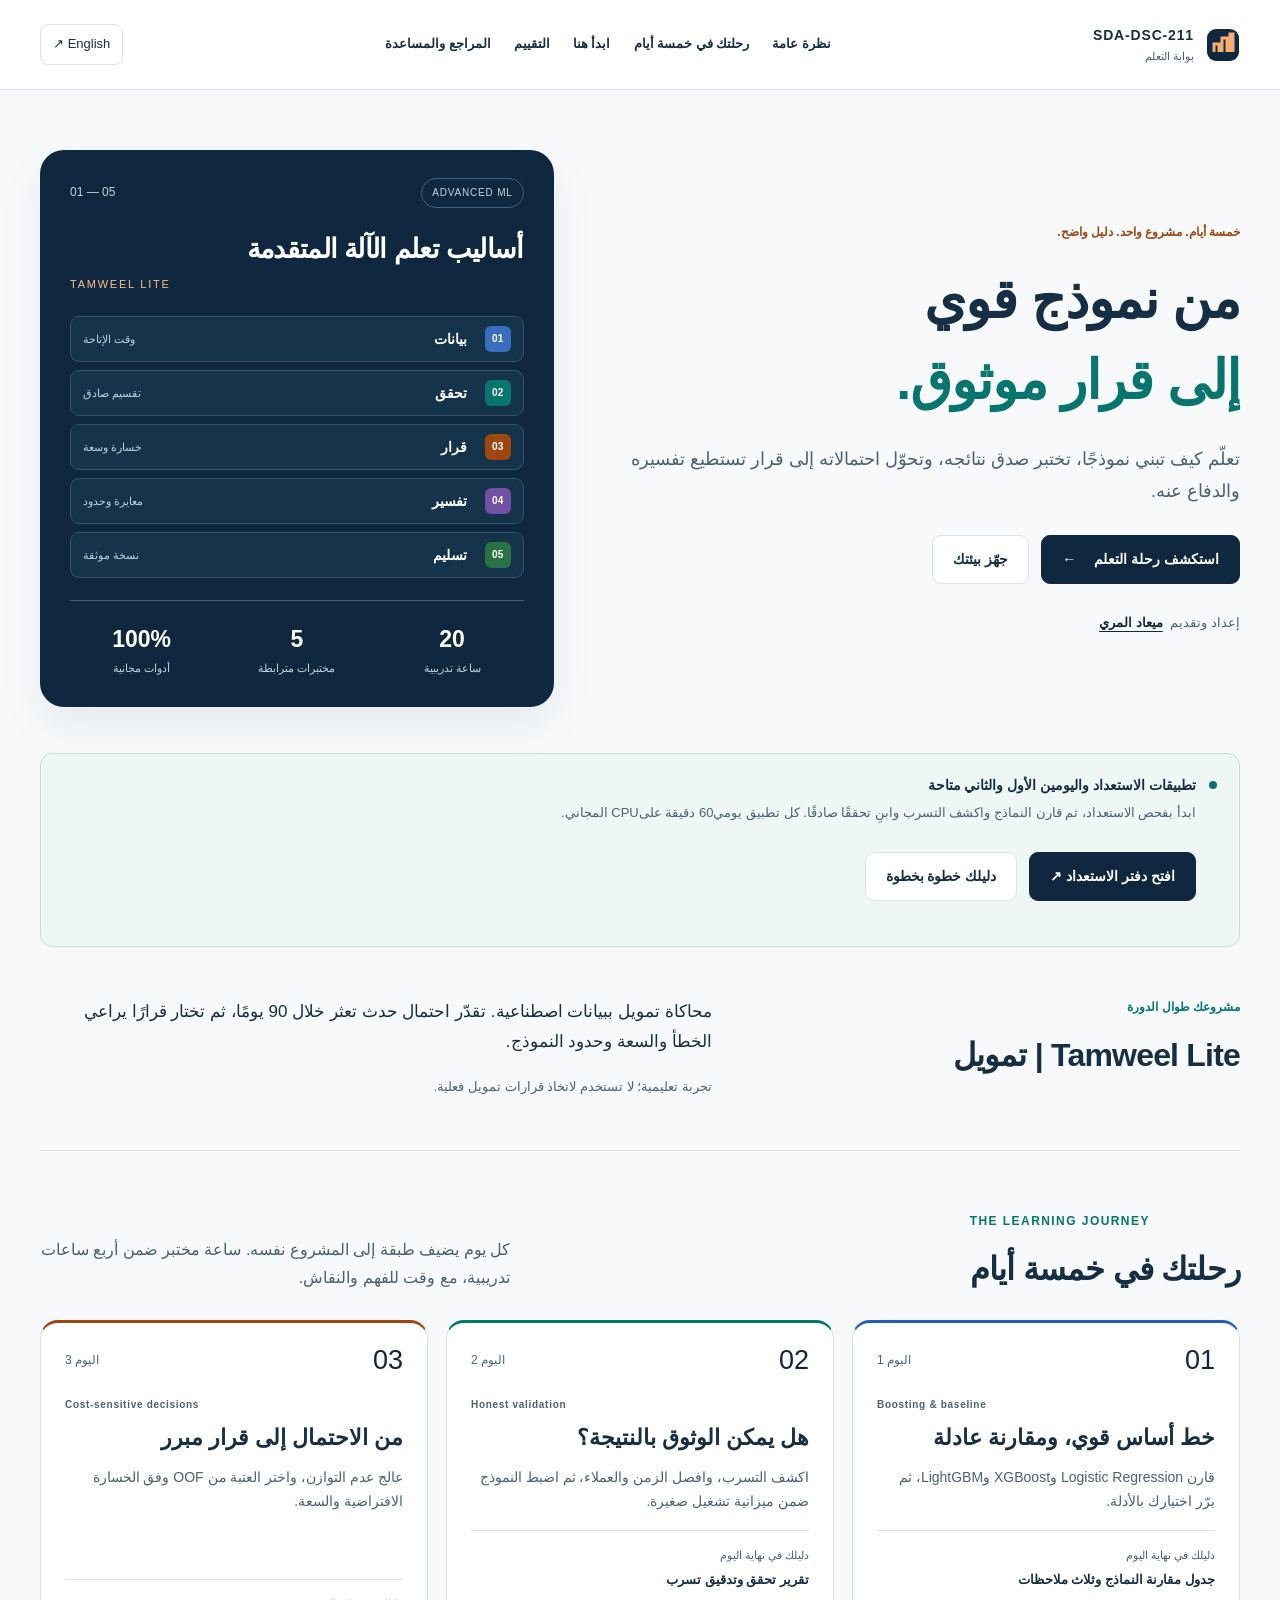
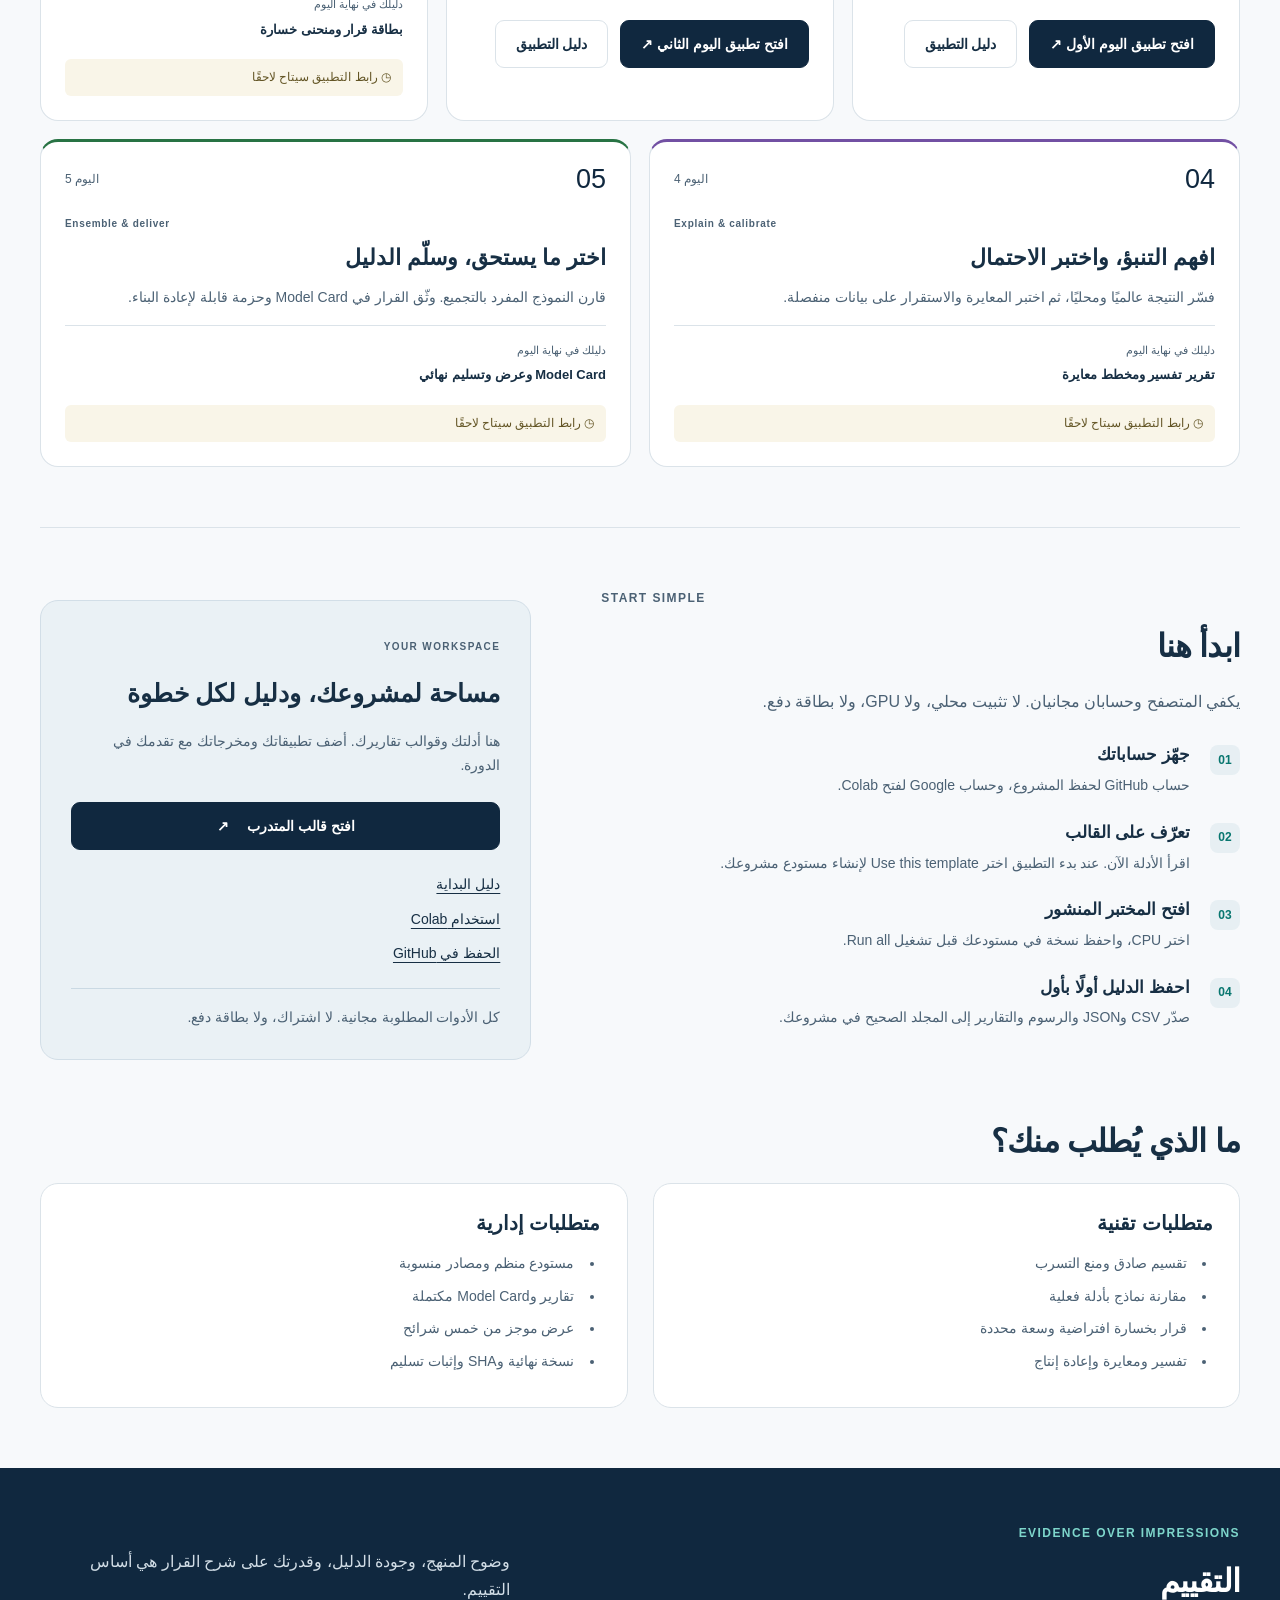
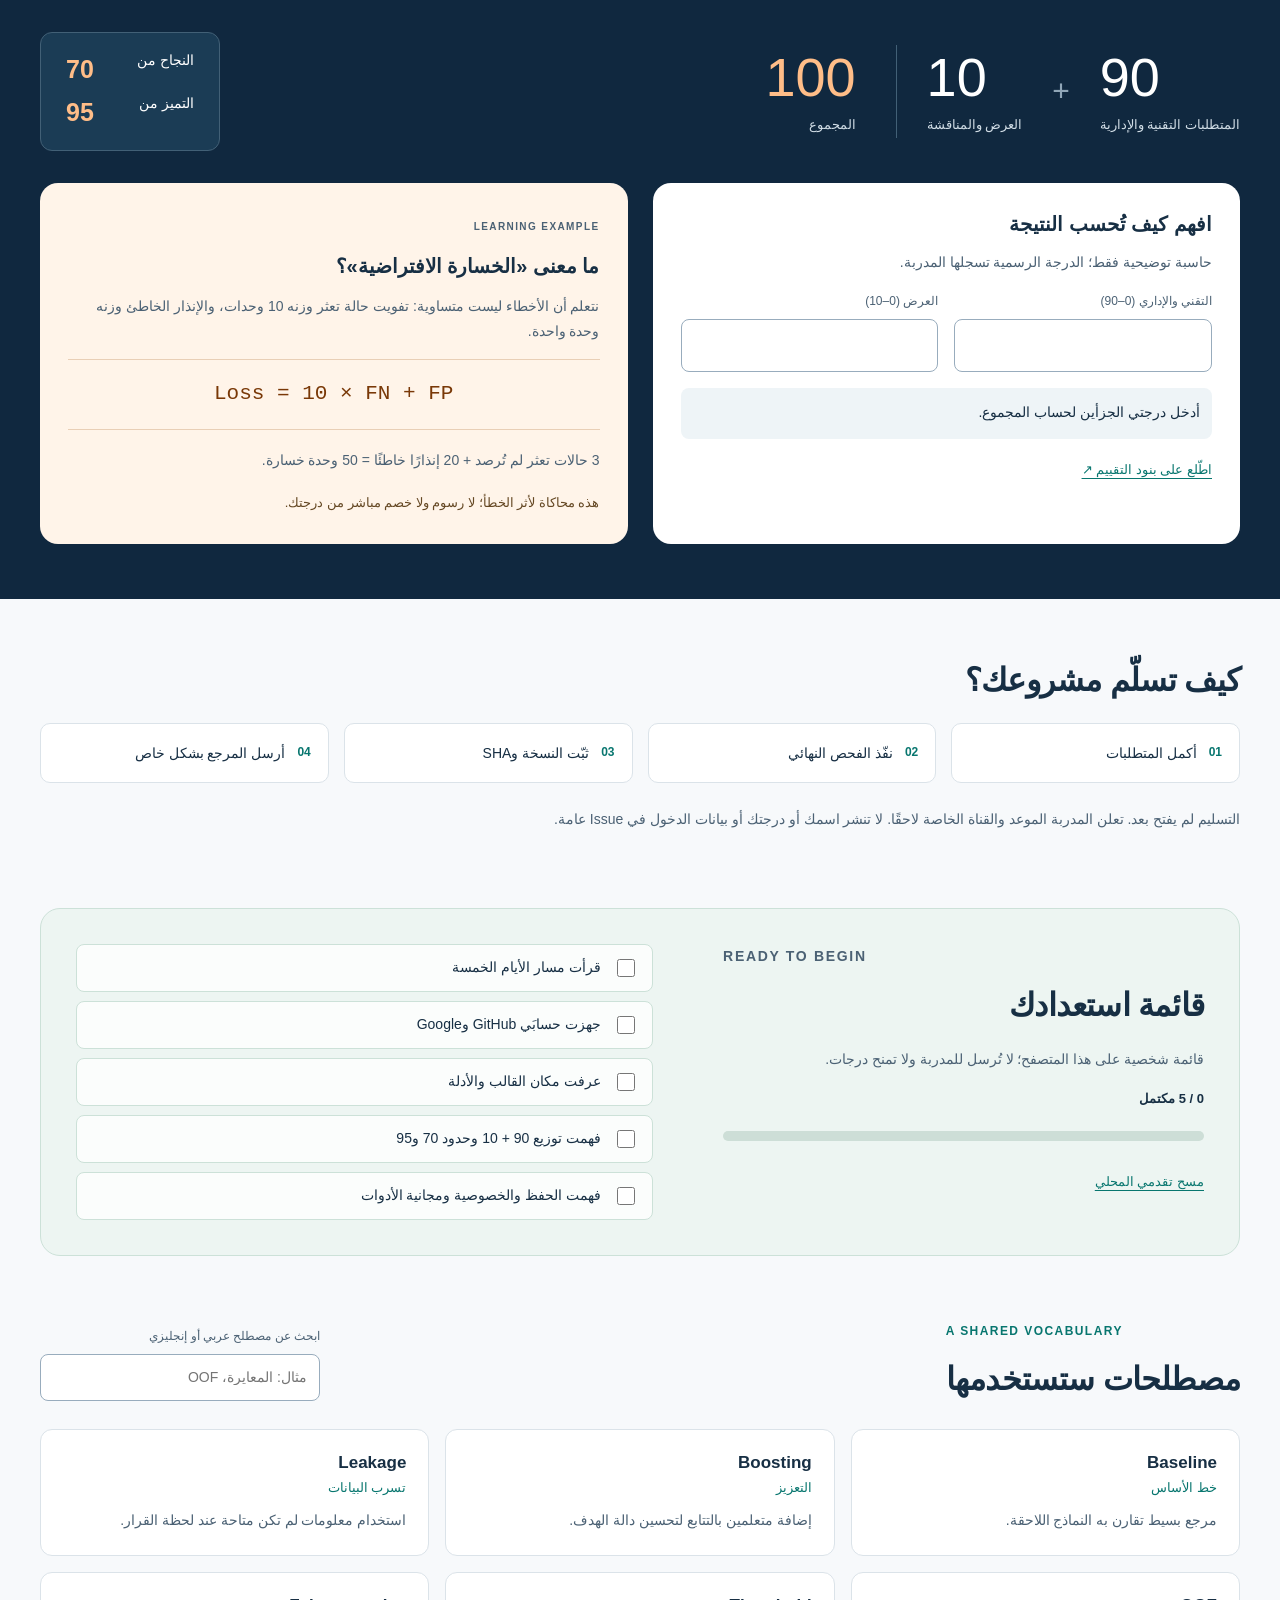
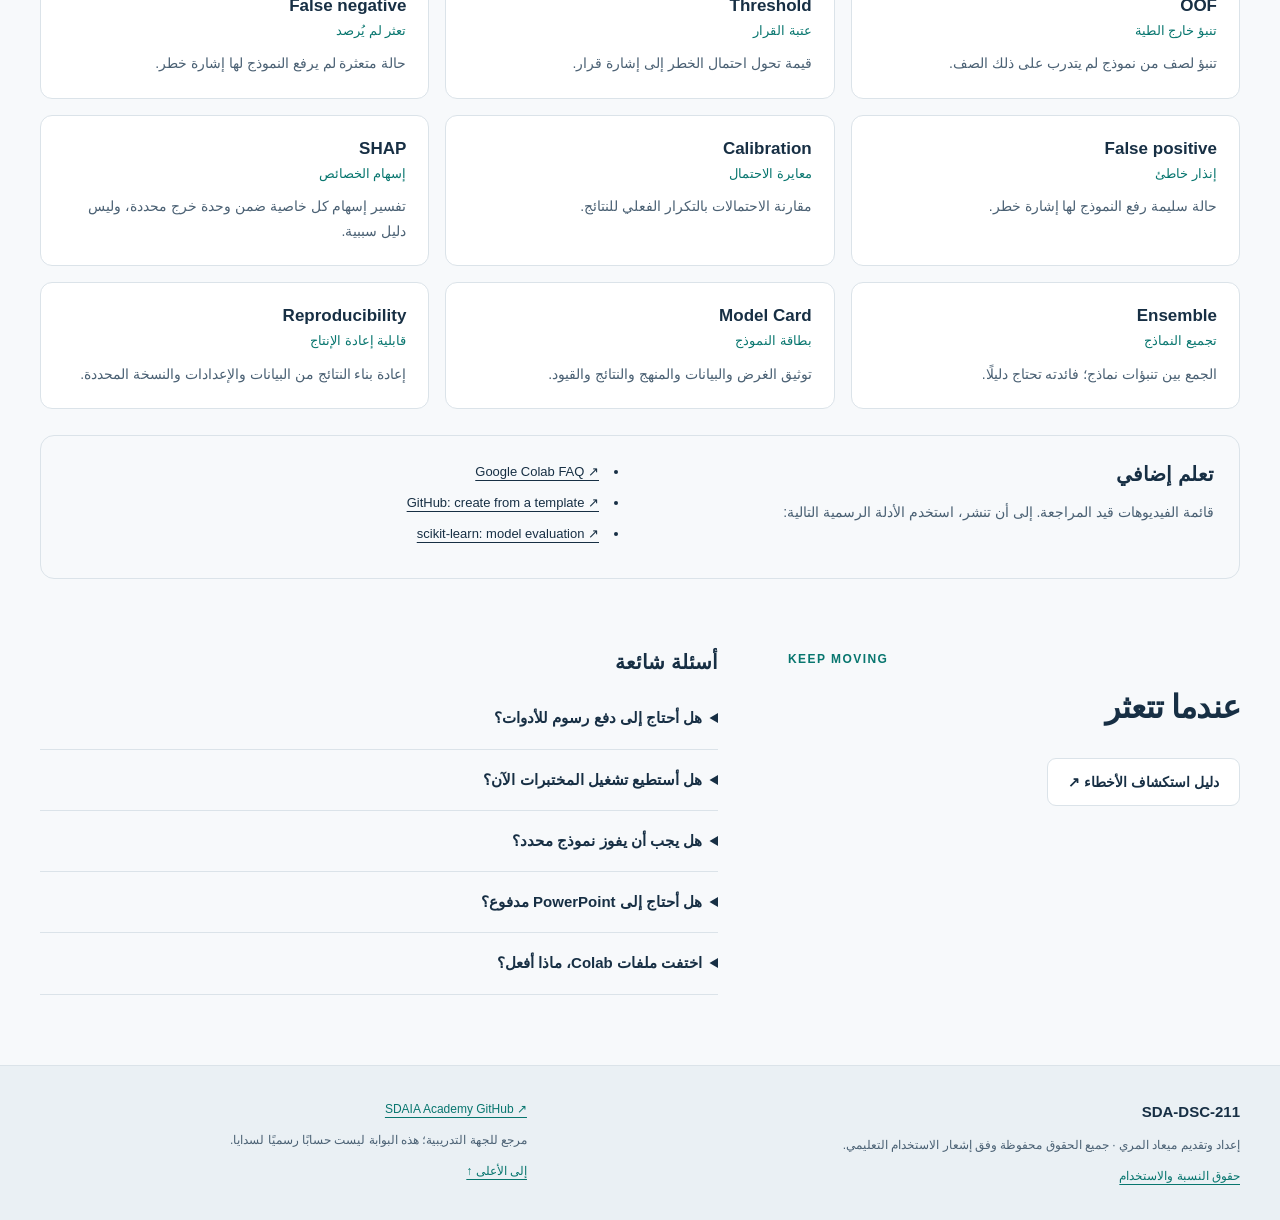
==== commit 2d2dff64: "Open Day 2 honest validation from the portal" ====
--- a/ar.html
+++ b/ar.html
@@ -3,14 +3,14 @@
 <body id="top"><a class="skip" href="#main">انتقل إلى المحتوى</a><header class="topbar"><a class="brand" href="#overview" aria-label="SDA-DSC-211"><svg width="34" height="34" viewBox="0 0 34 34" aria-hidden="true"><rect x="1" y="1" width="32" height="32" rx="9" fill="#10283f"/><path d="M8 24V16h5v8m3 0V10h5v14m3 0V6h3v18" stroke="#f5ae70" stroke-width="3" fill="none"/></svg><span><strong dir="ltr">SDA-DSC-211</strong><small>بوابة التعلم</small></span></a><nav class="desktop-nav" aria-label="التنقل الرئيسي"><a href="#overview">نظرة عامة</a><a href="#journey">رحلتك في خمسة أيام</a><a href="#start">ابدأ هنا</a><a href="#assessment">التقييم</a><a href="#resources">المراجع والمساعدة</a></nav><a class="language" lang="en" href="en.html" data-language>English <span aria-hidden="true">↗</span></a></header>
 <nav class="mobile-nav" aria-label="أقسام الدورة"><a href="#overview">نظرة عامة</a><a href="#journey">رحلتك في خمسة أيام</a><a href="#start">ابدأ هنا</a><a href="#assessment">التقييم</a><a href="#resources">المراجع والمساعدة</a></nav>
 <main id="main"><section class="hero section" id="overview"><div class="hero-copy"><p class="eyebrow accent">خمسة أيام. مشروع واحد. دليل واضح.</p><h1>من نموذج قوي<br><em>إلى قرار موثوق.</em></h1><p class="hero-lead">تعلّم كيف تبني نموذجًا، تختبر صدق نتائجه، وتحوّل احتمالاته إلى قرار تستطيع تفسيره والدفاع عنه.</p><div class="actions"><a class="button primary" href="#journey">استكشف رحلة التعلم <span aria-hidden="true">←</span></a><a class="button secondary" href="#start">جهّز بيئتك</a></div><p class="trainer">إعداد وتقديم <a href="https://github.com/almiyead-rgb">ميعاد المري</a></p></div><aside class="hero-panel" aria-label="أساليب تعلم الآلة المتقدمة"><div class="panel-heading"><span class="mini-pill" dir="ltr">ADVANCED ML</span><span dir="ltr">01 — 05</span></div><h2>أساليب تعلم الآلة المتقدمة</h2><p class="panel-caption" dir="ltr">TAMWEEL LITE</p><div class="visual-flow" aria-label="كل خطوة تضيف دليلًا"><div class="flow-row"><span class="flow-dot blue" aria-hidden="true">01</span><span>بيانات</span><small>وقت الإتاحة</small></div><div class="flow-row"><span class="flow-dot teal" aria-hidden="true">02</span><span>تحقق</span><small>تقسيم صادق</small></div><div class="flow-row"><span class="flow-dot orange" aria-hidden="true">03</span><span>قرار</span><small>خسارة وسعة</small></div><div class="flow-row"><span class="flow-dot purple" aria-hidden="true">04</span><span>تفسير</span><small>معايرة وحدود</small></div><div class="flow-row"><span class="flow-dot green" aria-hidden="true">05</span><span>تسليم</span><small>نسخة موثقة</small></div></div><div class="stats"><div><strong>20</strong><span>ساعة تدريبية</span></div><div><strong>5</strong><span>مختبرات مترابطة</span></div><div><strong>100%</strong><span>أدوات مجانية</span></div></div></aside></section>
-<div class="release-note section"><span class="status-dot" aria-hidden="true"></span><div><strong>دفتر الاستعداد وتطبيق اليوم الأول متاحان</strong><p>ابدأ بفحص الاستعداد، ثم قارن ثلاثة نماذج في تطبيق اليوم الأول خلال60 دقيقة. شغّل علىCPU المجاني واحفظ أدلتك.</p><div class="actions"><a class="button primary" href="https://colab.research.google.com/github/almiyead-rgb/sda-dsc-211-student-template/blob/main/notebooks/00_readiness_check.ipynb">افتح دفتر الاستعداد ↗</a><a class="button secondary" href="https://github.com/almiyead-rgb/sda-dsc-211-student-template/blob/main/READINESS_GUIDE.md">دليلك خطوة بخطوة</a></div></div></div>
+<div class="release-note section"><span class="status-dot" aria-hidden="true"></span><div><strong>تطبيقات الاستعداد واليومين الأول والثاني متاحة</strong><p>ابدأ بفحص الاستعداد، ثم قارن النماذج واكشف التسرب وابنِ تحققًا صادقًا. كل تطبيق يومي60 دقيقة علىCPU المجاني.</p><div class="actions"><a class="button primary" href="https://colab.research.google.com/github/almiyead-rgb/sda-dsc-211-student-template/blob/main/notebooks/00_readiness_check.ipynb">افتح دفتر الاستعداد ↗</a><a class="button secondary" href="https://github.com/almiyead-rgb/sda-dsc-211-student-template/blob/main/READINESS_GUIDE.md">دليلك خطوة بخطوة</a></div></div></div>
 <section class="section scenario" aria-labelledby="scenario-title"><div><p class="eyebrow">مشروعك طوال الدورة</p><h2 id="scenario-title">Tamweel Lite | تمويل</h2></div><div><p>محاكاة تمويل ببيانات اصطناعية. تقدّر احتمال حدث تعثر خلال 90 يومًا، ثم تختار قرارًا يراعي الخطأ والسعة وحدود النموذج.</p><small>تجربة تعليمية؛ لا تستخدم لاتخاذ قرارات تمويل فعلية.</small></div></section>
-<section class="section" id="journey"><div class="section-heading"><div><p class="eyebrow" dir="ltr">THE LEARNING JOURNEY</p><h2>رحلتك في خمسة أيام</h2></div><p>كل يوم يضيف طبقة إلى المشروع نفسه. ساعة مختبر ضمن أربع ساعات تدريبية، مع وقت للفهم والنقاش.</p></div><div class="day-grid"><article class="day-card blue" id="day-01"><div class="day-top"><span class="day-number" dir="ltr">01</span><span>اليوم 1</span></div><p class="eyebrow" lang="en" dir="ltr">Boosting & baseline</p><h3>خط أساس قوي، ومقارنة عادلة</h3><p>قارن Logistic Regression وXGBoost وLightGBM، ثم برّر اختيارك بالأدلة.</p><div class="artifact"><small>دليلك في نهاية اليوم</small><strong>جدول مقارنة النماذج وثلاث ملاحظات</strong></div><div class="actions"><a class="button primary" href="https://colab.research.google.com/github/almiyead-rgb/sda-dsc-211-student-template/blob/main/notebooks/01_baseline_boosting.ipynb">افتح تطبيق اليوم الأول ↗</a><a class="button secondary" href="https://github.com/almiyead-rgb/sda-dsc-211-student-template/blob/main/DAY1_GUIDE.md">دليل التطبيق</a></div></article><article class="day-card teal" id="day-02"><div class="day-top"><span class="day-number" dir="ltr">02</span><span>اليوم 2</span></div><p class="eyebrow" lang="en" dir="ltr">Honest validation</p><h3>هل يمكن الوثوق بالنتيجة؟</h3><p>اكشف التسرب، وافصل الزمن والعملاء، ثم اضبط النموذج ضمن ميزانية تشغيل صغيرة.</p><div class="artifact"><small>دليلك في نهاية اليوم</small><strong>تقرير تحقق وتدقيق تسرب</strong></div><p class="pending"><span aria-hidden="true">◷</span> رابط التطبيق سيتاح لاحقًا</p></article><article class="day-card orange" id="day-03"><div class="day-top"><span class="day-number" dir="ltr">03</span><span>اليوم 3</span></div><p class="eyebrow" lang="en" dir="ltr">Cost-sensitive decisions</p><h3>من الاحتمال إلى قرار مبرر</h3><p>عالج عدم التوازن، واختر العتبة من OOF وفق الخسارة الافتراضية والسعة.</p><div class="artifact"><small>دليلك في نهاية اليوم</small><strong>بطاقة قرار ومنحنى خسارة</strong></div><p class="pending"><span aria-hidden="true">◷</span> رابط التطبيق سيتاح لاحقًا</p></article><article class="day-card purple" id="day-04"><div class="day-top"><span class="day-number" dir="ltr">04</span><span>اليوم 4</span></div><p class="eyebrow" lang="en" dir="ltr">Explain & calibrate</p><h3>افهم التنبؤ، واختبر الاحتمال</h3><p>فسّر النتيجة عالميًا ومحليًا، ثم اختبر المعايرة والاستقرار على بيانات منفصلة.</p><div class="artifact"><small>دليلك في نهاية اليوم</small><strong>تقرير تفسير ومخطط معايرة</strong></div><p class="pending"><span aria-hidden="true">◷</span> رابط التطبيق سيتاح لاحقًا</p></article><article class="day-card green" id="day-05"><div class="day-top"><span class="day-number" dir="ltr">05</span><span>اليوم 5</span></div><p class="eyebrow" lang="en" dir="ltr">Ensemble & deliver</p><h3>اختر ما يستحق، وسلّم الدليل</h3><p>قارن النموذج المفرد بالتجميع. وثّق القرار في Model Card وحزمة قابلة لإعادة البناء.</p><div class="artifact"><small>دليلك في نهاية اليوم</small><strong>Model Card وعرض وتسليم نهائي</strong></div><p class="pending"><span aria-hidden="true">◷</span> رابط التطبيق سيتاح لاحقًا</p></article></div></section>
+<section class="section" id="journey"><div class="section-heading"><div><p class="eyebrow" dir="ltr">THE LEARNING JOURNEY</p><h2>رحلتك في خمسة أيام</h2></div><p>كل يوم يضيف طبقة إلى المشروع نفسه. ساعة مختبر ضمن أربع ساعات تدريبية، مع وقت للفهم والنقاش.</p></div><div class="day-grid"><article class="day-card blue" id="day-01"><div class="day-top"><span class="day-number" dir="ltr">01</span><span>اليوم 1</span></div><p class="eyebrow" lang="en" dir="ltr">Boosting & baseline</p><h3>خط أساس قوي، ومقارنة عادلة</h3><p>قارن Logistic Regression وXGBoost وLightGBM، ثم برّر اختيارك بالأدلة.</p><div class="artifact"><small>دليلك في نهاية اليوم</small><strong>جدول مقارنة النماذج وثلاث ملاحظات</strong></div><div class="actions"><a class="button primary" href="https://colab.research.google.com/github/almiyead-rgb/sda-dsc-211-student-template/blob/main/notebooks/01_baseline_boosting.ipynb">افتح تطبيق اليوم الأول ↗</a><a class="button secondary" href="https://github.com/almiyead-rgb/sda-dsc-211-student-template/blob/main/DAY1_GUIDE.md">دليل التطبيق</a></div></article><article class="day-card teal" id="day-02"><div class="day-top"><span class="day-number" dir="ltr">02</span><span>اليوم 2</span></div><p class="eyebrow" lang="en" dir="ltr">Honest validation</p><h3>هل يمكن الوثوق بالنتيجة؟</h3><p>اكشف التسرب، وافصل الزمن والعملاء، ثم اضبط النموذج ضمن ميزانية تشغيل صغيرة.</p><div class="artifact"><small>دليلك في نهاية اليوم</small><strong>تقرير تحقق وتدقيق تسرب</strong></div><div class="actions"><a class="button primary" href="https://colab.research.google.com/github/almiyead-rgb/sda-dsc-211-student-template/blob/main/notebooks/02_validation_tuning.ipynb">افتح تطبيق اليوم الثاني ↗</a><a class="button secondary" href="https://github.com/almiyead-rgb/sda-dsc-211-student-template/blob/main/DAY2_GUIDE.md">دليل التطبيق</a></div></article><article class="day-card orange" id="day-03"><div class="day-top"><span class="day-number" dir="ltr">03</span><span>اليوم 3</span></div><p class="eyebrow" lang="en" dir="ltr">Cost-sensitive decisions</p><h3>من الاحتمال إلى قرار مبرر</h3><p>عالج عدم التوازن، واختر العتبة من OOF وفق الخسارة الافتراضية والسعة.</p><div class="artifact"><small>دليلك في نهاية اليوم</small><strong>بطاقة قرار ومنحنى خسارة</strong></div><p class="pending"><span aria-hidden="true">◷</span> رابط التطبيق سيتاح لاحقًا</p></article><article class="day-card purple" id="day-04"><div class="day-top"><span class="day-number" dir="ltr">04</span><span>اليوم 4</span></div><p class="eyebrow" lang="en" dir="ltr">Explain & calibrate</p><h3>افهم التنبؤ، واختبر الاحتمال</h3><p>فسّر النتيجة عالميًا ومحليًا، ثم اختبر المعايرة والاستقرار على بيانات منفصلة.</p><div class="artifact"><small>دليلك في نهاية اليوم</small><strong>تقرير تفسير ومخطط معايرة</strong></div><p class="pending"><span aria-hidden="true">◷</span> رابط التطبيق سيتاح لاحقًا</p></article><article class="day-card green" id="day-05"><div class="day-top"><span class="day-number" dir="ltr">05</span><span>اليوم 5</span></div><p class="eyebrow" lang="en" dir="ltr">Ensemble & deliver</p><h3>اختر ما يستحق، وسلّم الدليل</h3><p>قارن النموذج المفرد بالتجميع. وثّق القرار في Model Card وحزمة قابلة لإعادة البناء.</p><div class="artifact"><small>دليلك في نهاية اليوم</small><strong>Model Card وعرض وتسليم نهائي</strong></div><p class="pending"><span aria-hidden="true">◷</span> رابط التطبيق سيتاح لاحقًا</p></article></div></section>
 <section class="section start-grid" id="start"><div><p class="eyebrow" dir="ltr">START SIMPLE</p><h2>ابدأ هنا</h2><p>يكفي المتصفح وحسابان مجانيان. لا تثبيت محلي، ولا GPU، ولا بطاقة دفع.</p><ol class="steps-list"><li><h3>جهّز حساباتك</h3><p>حساب GitHub لحفظ المشروع، وحساب Google لفتح Colab.</p></li><li><h3>تعرّف على القالب</h3><p>اقرأ الأدلة الآن. عند بدء التطبيق اختر Use this template لإنشاء مستودع مشروعك.</p></li><li><h3>افتح المختبر المنشور</h3><p>اختر CPU، واحفظ نسخة في مستودعك قبل تشغيل Run all.</p></li><li><h3>احفظ الدليل أولًا بأول</h3><p>صدّر CSV وJSON والرسوم والتقارير إلى المجلد الصحيح في مشروعك.</p></li></ol></div><aside class="start-panel"><span class="tiny-label" dir="ltr">YOUR WORKSPACE</span><h3>مساحة لمشروعك، ودليل لكل خطوة</h3><p>هنا أدلتك وقوالب تقاريرك. أضف تطبيقاتك ومخرجاتك مع تقدمك في الدورة.</p><a class="button primary" href="https://github.com/almiyead-rgb/sda-dsc-211-student-template">افتح قالب المتدرب <span aria-hidden="true">↗</span></a><div class="guide-links"><a href="https://github.com/almiyead-rgb/sda-dsc-211-student-template/blob/main/START_HERE.md">دليل البداية</a><a href="https://github.com/almiyead-rgb/sda-dsc-211-student-template/blob/main/COLAB_GUIDE.md">استخدام Colab</a><a href="https://github.com/almiyead-rgb/sda-dsc-211-student-template/blob/main/GITHUB_GUIDE.md">الحفظ في GitHub</a></div><p class="free-note">كل الأدوات المطلوبة مجانية. لا اشتراك، ولا بطاقة دفع.</p></aside></section>
 <section class="section"><h2>ما الذي يُطلب منك؟</h2><div class="two-grid requirements"><article><h3>متطلبات تقنية</h3><ul><li>تقسيم صادق ومنع التسرب</li><li>مقارنة نماذج بأدلة فعلية</li><li>قرار بخسارة افتراضية وسعة محددة</li><li>تفسير ومعايرة وإعادة إنتاج</li></ul></article><article><h3>متطلبات إدارية</h3><ul><li>مستودع منظم ومصادر منسوبة</li><li>تقارير وModel Card مكتملة</li><li>عرض موجز من خمس شرائح</li><li>نسخة نهائية وSHA وإثبات تسليم</li></ul></article></div></section>
 <section class="assessment-band" id="assessment"><div class="section"><div class="section-heading"><div><p class="eyebrow" dir="ltr">EVIDENCE OVER IMPRESSIONS</p><h2>التقييم</h2></div><p>وضوح المنهج، وجودة الدليل، وقدرتك على شرح القرار هي أساس التقييم.</p></div><div class="score-grid"><div class="score-main"><div class="score-piece"><strong>90</strong><span>المتطلبات التقنية والإدارية</span></div><span class="plus" aria-hidden="true">+</span><div class="score-piece"><strong>10</strong><span>العرض والمناقشة</span></div><div class="score-total"><strong>100</strong><span>المجموع</span></div></div><div class="thresholds"><p>النجاح من <strong>70</strong></p><p>التميز من <strong>95</strong></p></div></div><div class="two-grid"><form class="calculator" id="grade-calculator" novalidate><h3>افهم كيف تُحسب النتيجة</h3><p>حاسبة توضيحية فقط؛ الدرجة الرسمية تسجلها المدربة.</p><div class="input-grid"><label>التقني والإداري (0–90)<input id="technical-score" name="technical" type="number" min="0" max="90" step="0.01" inputmode="decimal" autocomplete="off" aria-describedby="grade-result"></label><label>العرض (0–10)<input id="presentation-score" name="presentation" type="number" min="0" max="10" step="0.01" inputmode="decimal" autocomplete="off" aria-describedby="grade-result"></label></div><output id="grade-result" aria-live="polite">أدخل درجتي الجزأين لحساب المجموع.</output><a href="https://github.com/almiyead-rgb/sda-dsc-211-student-template/blob/main/RUBRIC.md">اطّلع على بنود التقييم ↗</a></form><article class="loss-card"><span class="tiny-label" dir="ltr">LEARNING EXAMPLE</span><h3>ما معنى «الخسارة الافتراضية»؟</h3><p>نتعلم أن الأخطاء ليست متساوية: تفويت حالة تعثر وزنه 10 وحدات، والإنذار الخاطئ وزنه وحدة واحدة.</p><div class="formula" dir="ltr">Loss = 10 × FN + FP</div><p>3 حالات تعثر لم تُرصد + 20 إنذارًا خاطئًا = 50 وحدة خسارة.</p><small>هذه محاكاة لأثر الخطأ؛ لا رسوم ولا خصم مباشر من درجتك.</small></article></div></div></section>
 <section class="section" aria-labelledby="submission-title"><h2 id="submission-title">كيف تسلّم مشروعك؟</h2><ol class="submission-flow"><li><span>01</span>أكمل المتطلبات</li><li><span>02</span>نفّذ الفحص النهائي</li><li><span>03</span>ثبّت النسخة وSHA</li><li><span>04</span>أرسل المرجع بشكل خاص</li></ol><p class="muted">التسليم لم يفتح بعد. تعلن المدربة الموعد والقناة الخاصة لاحقًا. لا تنشر اسمك أو درجتك أو بيانات الدخول في Issue عامة.</p></section>
 <section class="section readiness"><div><p class="eyebrow" dir="ltr">READY TO BEGIN</p><h2>قائمة استعدادك</h2><p>قائمة شخصية على هذا المتصفح؛ لا تُرسل للمدربة ولا تمنح درجات.</p><div class="progress-heading"><strong id="progress-text" aria-live="polite">0 / 5 مكتمل</strong></div><progress aria-label="تقدم قائمة الاستعداد" id="readiness-progress" max="5" value="0">0 / 5</progress><p id="storage-note" class="small" hidden></p><button class="text-button" id="reset-progress" type="button">مسح تقدمي المحلي</button></div><div class="checklist"><label class="check-row"><input type="checkbox" data-check="ready-0"><span>قرأت مسار الأيام الخمسة</span></label><label class="check-row"><input type="checkbox" data-check="ready-1"><span>جهزت حسابَي GitHub وGoogle</span></label><label class="check-row"><input type="checkbox" data-check="ready-2"><span>عرفت مكان القالب والأدلة</span></label><label class="check-row"><input type="checkbox" data-check="ready-3"><span>فهمت توزيع 90 + 10 وحدود 70 و95</span></label><label class="check-row"><input type="checkbox" data-check="ready-4"><span>فهمت الحفظ والخصوصية ومجانية الأدوات</span></label></div></section>
 <section class="section" id="resources"><div class="section-heading"><div><p class="eyebrow" dir="ltr">A SHARED VOCABULARY</p><h2>مصطلحات ستستخدمها</h2></div><label class="search-label">ابحث عن مصطلح عربي أو إنجليزي<input id="term-search" type="search" placeholder="مثال: المعايرة، OOF" autocomplete="off"></label></div><div class="term-grid"><article class="term" data-term data-search="Baseline خط الأساس مرجع بسيط تقارن به النماذج اللاحقة. A simple reference used to compare later models."><h3><span lang="en" dir="ltr">Baseline</span><small>خط الأساس</small></h3><p>مرجع بسيط تقارن به النماذج اللاحقة.</p></article><article class="term" data-term data-search="Boosting التعزيز إضافة متعلمين بالتتابع لتحسين دالة الهدف. Sequentially adding learners to improve an objective."><h3><span lang="en" dir="ltr">Boosting</span><small>التعزيز</small></h3><p>إضافة متعلمين بالتتابع لتحسين دالة الهدف.</p></article><article class="term" data-term data-search="Leakage تسرب البيانات استخدام معلومات لم تكن متاحة عند لحظة القرار. Using information unavailable at decision time."><h3><span lang="en" dir="ltr">Leakage</span><small>تسرب البيانات</small></h3><p>استخدام معلومات لم تكن متاحة عند لحظة القرار.</p></article><article class="term" data-term data-search="OOF تنبؤ خارج الطية تنبؤ لصف من نموذج لم يتدرب على ذلك الصف. A prediction from a model not trained on that row."><h3><span lang="en" dir="ltr">OOF</span><small>تنبؤ خارج الطية</small></h3><p>تنبؤ لصف من نموذج لم يتدرب على ذلك الصف.</p></article><article class="term" data-term data-search="Threshold عتبة القرار قيمة تحول احتمال الخطر إلى إشارة قرار. A cutoff that turns risk probability into a decision flag."><h3><span lang="en" dir="ltr">Threshold</span><small>عتبة القرار</small></h3><p>قيمة تحول احتمال الخطر إلى إشارة قرار.</p></article><article class="term" data-term data-search="False negative تعثر لم يُرصد حالة متعثرة لم يرفع النموذج لها إشارة خطر. A default case that the model did not flag."><h3><span lang="en" dir="ltr">False negative</span><small>تعثر لم يُرصد</small></h3><p>حالة متعثرة لم يرفع النموذج لها إشارة خطر.</p></article><article class="term" data-term data-search="False positive إنذار خاطئ حالة سليمة رفع النموذج لها إشارة خطر. A non-default case that the model flagged."><h3><span lang="en" dir="ltr">False positive</span><small>إنذار خاطئ</small></h3><p>حالة سليمة رفع النموذج لها إشارة خطر.</p></article><article class="term" data-term data-search="Calibration معايرة الاحتمال مقارنة الاحتمالات بالتكرار الفعلي للنتائج. Comparing predicted probabilities with observed frequencies."><h3><span lang="en" dir="ltr">Calibration</span><small>معايرة الاحتمال</small></h3><p>مقارنة الاحتمالات بالتكرار الفعلي للنتائج.</p></article><article class="term" data-term data-search="SHAP إسهام الخصائص تفسير إسهام كل خاصية ضمن وحدة خرج محددة، وليس دليل سببية. Feature contributions in a defined output space, not proof of causality."><h3><span lang="en" dir="ltr">SHAP</span><small>إسهام الخصائص</small></h3><p>تفسير إسهام كل خاصية ضمن وحدة خرج محددة، وليس دليل سببية.</p></article><article class="term" data-term data-search="Ensemble تجميع النماذج الجمع بين تنبؤات نماذج؛ فائدته تحتاج دليلًا. Combining model predictions; the benefit needs evidence."><h3><span lang="en" dir="ltr">Ensemble</span><small>تجميع النماذج</small></h3><p>الجمع بين تنبؤات نماذج؛ فائدته تحتاج دليلًا.</p></article><article class="term" data-term data-search="Model Card بطاقة النموذج توثيق الغرض والبيانات والمنهج والنتائج والقيود. Documentation of purpose, data, method, results and limits."><h3><span lang="en" dir="ltr">Model Card</span><small>بطاقة النموذج</small></h3><p>توثيق الغرض والبيانات والمنهج والنتائج والقيود.</p></article><article class="term" data-term data-search="Reproducibility قابلية إعادة الإنتاج إعادة بناء النتائج من البيانات والإعدادات والنسخة المحددة. Rebuilding results from specified data, settings and code version."><h3><span lang="en" dir="ltr">Reproducibility</span><small>قابلية إعادة الإنتاج</small></h3><p>إعادة بناء النتائج من البيانات والإعدادات والنسخة المحددة.</p></article></div><p id="no-results" role="status" hidden>لا توجد مصطلحات مطابقة. جرّب كلمة أخرى.</p><aside class="resource-strip"><div><h3>تعلم إضافي</h3><p>قائمة الفيديوهات قيد المراجعة. إلى أن تنشر، استخدم الأدلة الرسمية التالية:</p></div><ul><li><a href="https://research.google.com/colaboratory/faq.html" lang="en" dir="ltr">Google Colab FAQ ↗</a></li><li><a href="https://docs.github.com/en/repositories/creating-and-managing-repositories/creating-a-repository-from-a-template" lang="en" dir="ltr">GitHub: create from a template ↗</a></li><li><a href="https://scikit-learn.org/stable/modules/model_evaluation.html" lang="en" dir="ltr">scikit-learn: model evaluation ↗</a></li></ul></aside></section>
-<section class="section help-grid"><div><p class="eyebrow" dir="ltr">KEEP MOVING</p><h2>عندما تتعثر</h2><a class="button secondary" href="https://github.com/almiyead-rgb/sda-dsc-211-student-template/blob/main/TROUBLESHOOTING.md">دليل استكشاف الأخطاء ↗</a></div><div><h3>أسئلة شائعة</h3><details><summary>هل أحتاج إلى دفع رسوم للأدوات؟</summary><p>لا. جميع الأدوات المطلوبة لها مسار مجاني. إذا وصلت إلى حدود الخدمة، احفظ عملك وأعد لاحقًا أو اتبع البديل المجاني الذي تعلنه المدربة.</p></details><details><summary>هل أستطيع تشغيل المختبرات الآن؟</summary><p>دفتر الاستعداد00 وتطبيق اليوم الأول01 متاحان الآن. افتح اليوم الأول من بطاقته في رحلة التعلم؛ بقية التطبيقات تتاح تباعًا.</p></details><details><summary>هل يجب أن يفوز نموذج محدد؟</summary><p>لا. المطلوب مقارنة عادلة وتبرير مبني على النتائج. الإبقاء على نموذج مفرد قرار صالح إذا لم يضف التجميع فائدة مقنعة.</p></details><details><summary>هل أحتاج إلى PowerPoint مدفوع؟</summary><p>لا. يمكنك إعداد العرض بأي أداة مجانية وتسليمه PDF. المهم خمس شرائح واضحة وأدلة من مشروعك.</p></details><details><summary>اختفت ملفات Colab، ماذا أفعل؟</summary><p>الجلسة مؤقتة. استرجع Notebook المحفوظ وأعد تشغيل النسخة المعتمدة، ثم صدّر المخرجات. احفظ تقدمك قبل انتهاء الجلسة.</p></details></div></section>
+<section class="section help-grid"><div><p class="eyebrow" dir="ltr">KEEP MOVING</p><h2>عندما تتعثر</h2><a class="button secondary" href="https://github.com/almiyead-rgb/sda-dsc-211-student-template/blob/main/TROUBLESHOOTING.md">دليل استكشاف الأخطاء ↗</a></div><div><h3>أسئلة شائعة</h3><details><summary>هل أحتاج إلى دفع رسوم للأدوات؟</summary><p>لا. جميع الأدوات المطلوبة لها مسار مجاني. إذا وصلت إلى حدود الخدمة، احفظ عملك وأعد لاحقًا أو اتبع البديل المجاني الذي تعلنه المدربة.</p></details><details><summary>هل أستطيع تشغيل المختبرات الآن؟</summary><p>الدفاتر00 و01 و02 متاحة الآن. افتح اليومين الأول والثاني من بطاقتيهما في رحلة التعلم؛ بقية التطبيقات تتاح تباعًا.</p></details><details><summary>هل يجب أن يفوز نموذج محدد؟</summary><p>لا. المطلوب مقارنة عادلة وتبرير مبني على النتائج. الإبقاء على نموذج مفرد قرار صالح إذا لم يضف التجميع فائدة مقنعة.</p></details><details><summary>هل أحتاج إلى PowerPoint مدفوع؟</summary><p>لا. يمكنك إعداد العرض بأي أداة مجانية وتسليمه PDF. المهم خمس شرائح واضحة وأدلة من مشروعك.</p></details><details><summary>اختفت ملفات Colab، ماذا أفعل؟</summary><p>الجلسة مؤقتة. استرجع Notebook المحفوظ وأعد تشغيل النسخة المعتمدة، ثم صدّر المخرجات. احفظ تقدمك قبل انتهاء الجلسة.</p></details></div></section>
 </main><footer><div class="section footer-grid"><div><strong dir="ltr">SDA-DSC-211</strong><p>إعداد وتقديم ميعاد المري · جميع الحقوق محفوظة وفق إشعار الاستخدام التعليمي.</p><a href="https://github.com/almiyead-rgb/advanced-machine-learning-methods-sda-dsc-211/blob/main/NOTICE.md">حقوق النسبة والاستخدام</a></div><div><a href="https://github.com/SDAIAAcademy" lang="en" dir="ltr">SDAIA Academy GitHub ↗</a><p>مرجع للجهة التدريبية؛ هذه البوابة ليست حسابًا رسميًا لسدايا.</p><a href="#top">إلى الأعلى ↑</a></div></div></footer><script id="ui-labels" type="application/json">{"calcEmpty": "أدخل درجتي الجزأين لحساب المجموع.", "calcInvalid": "استخدم درجات ضمن الحدود، وبمنزلتين عشريتين كحد أقصى.", "calcFail": "لم يصل إلى حد النجاح", "calcPass": "ناجح", "calcDistinction": "متميز", "done": "مكتمل", "storage": "التخزين المحلي غير متاح؛ تقدمك سيبقى لهذه الزيارة فقط."}</script></body></html>
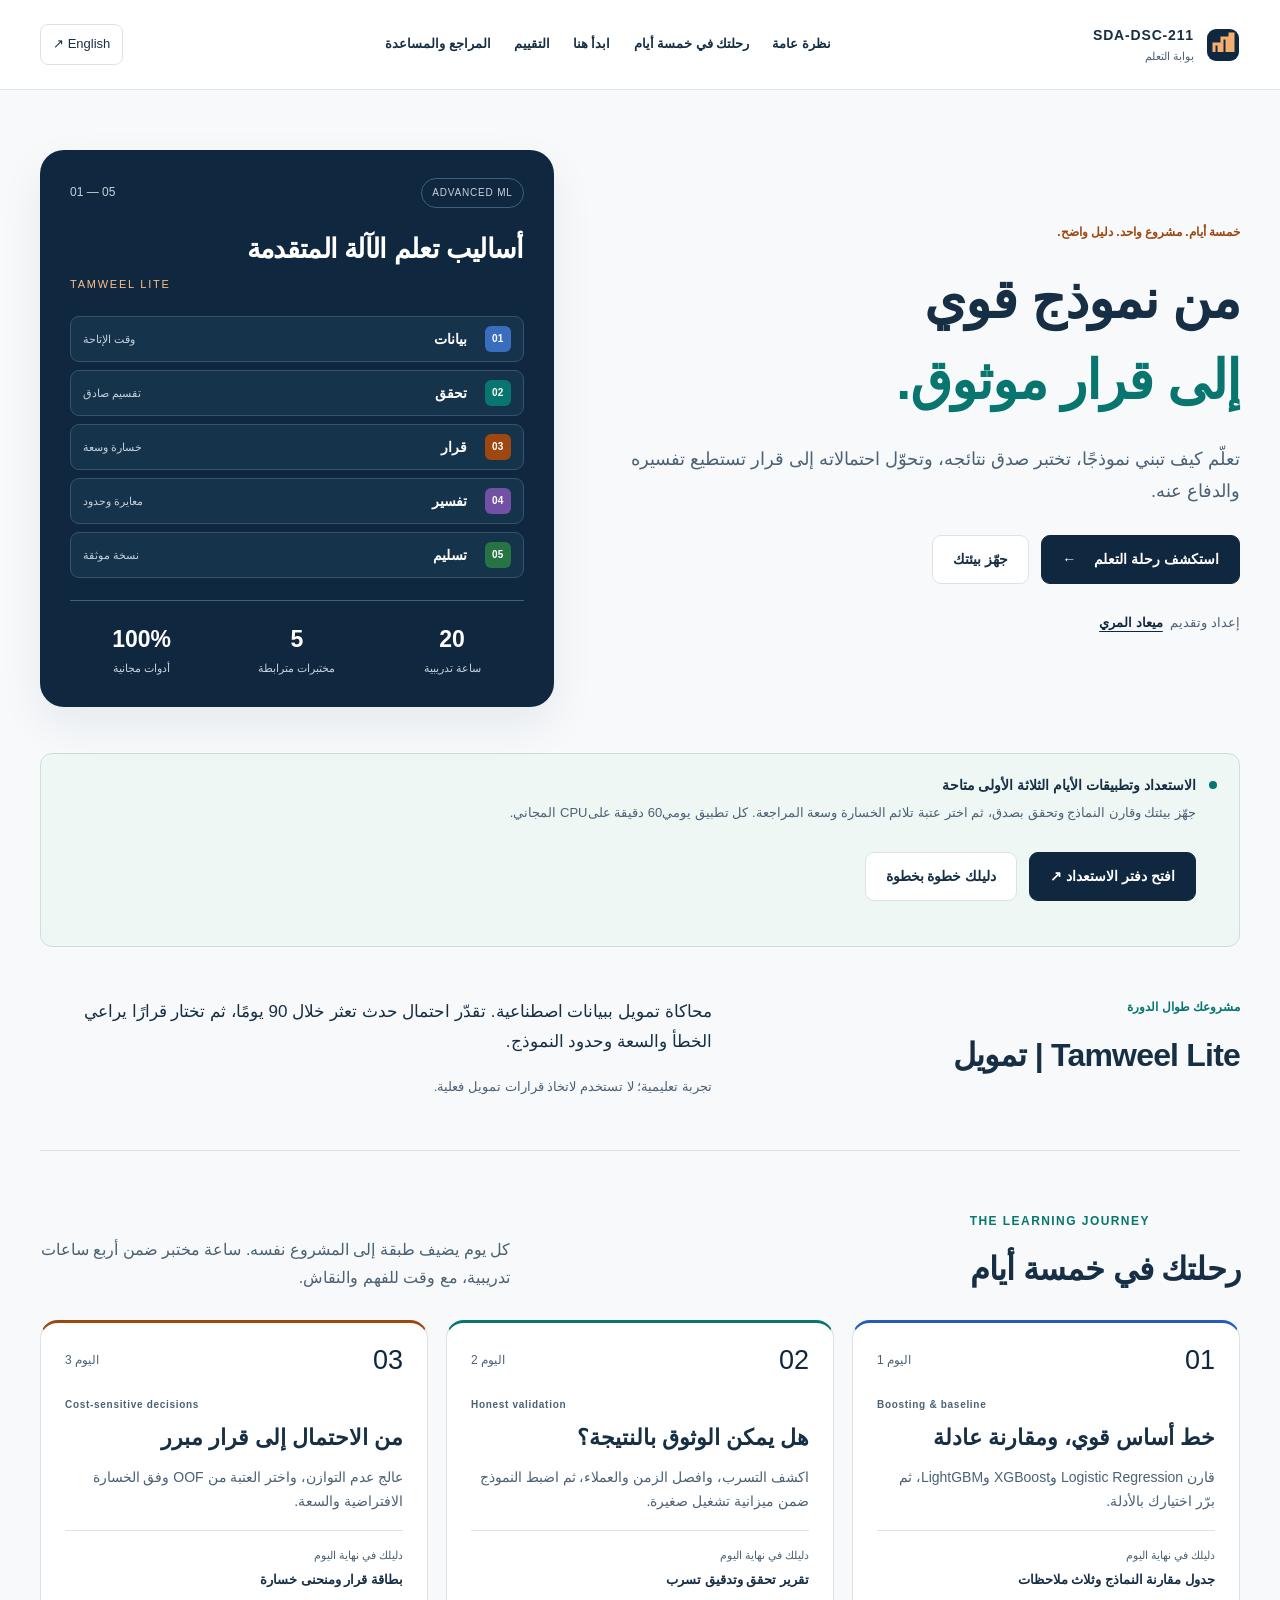
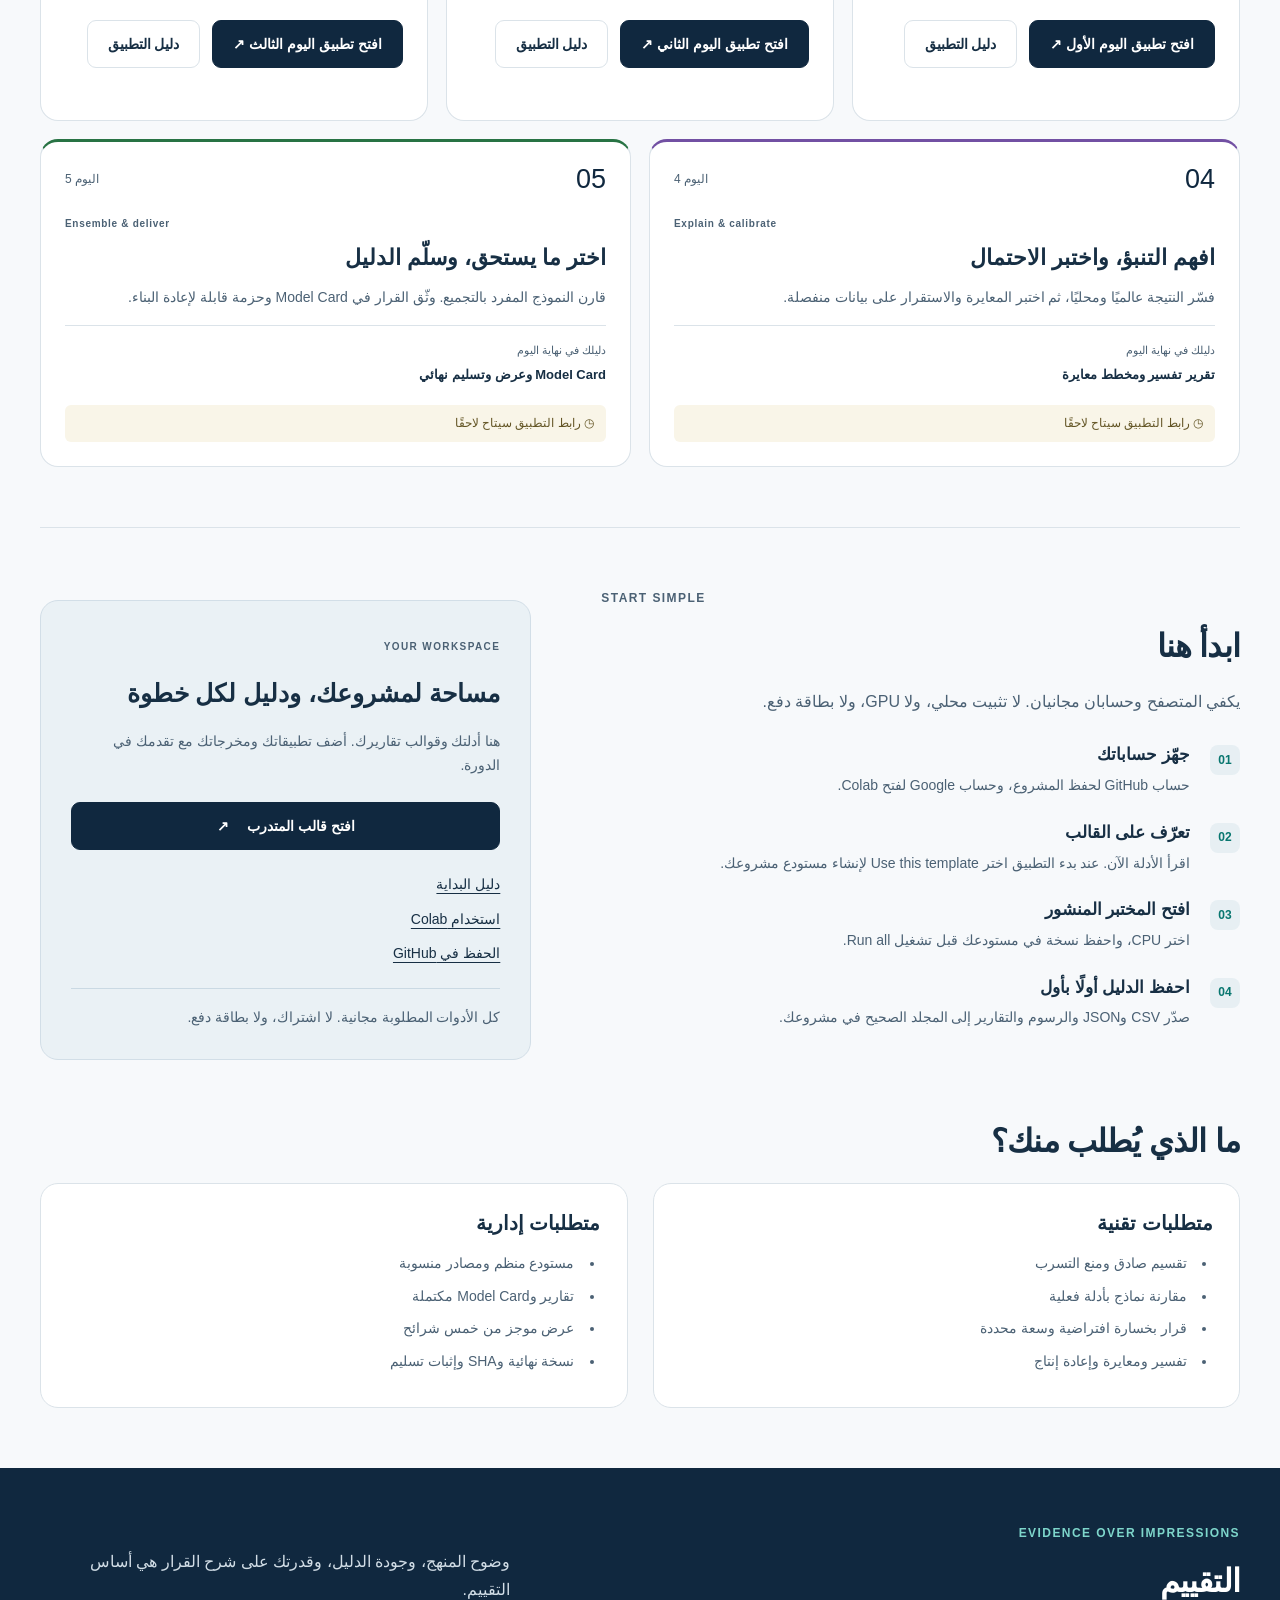
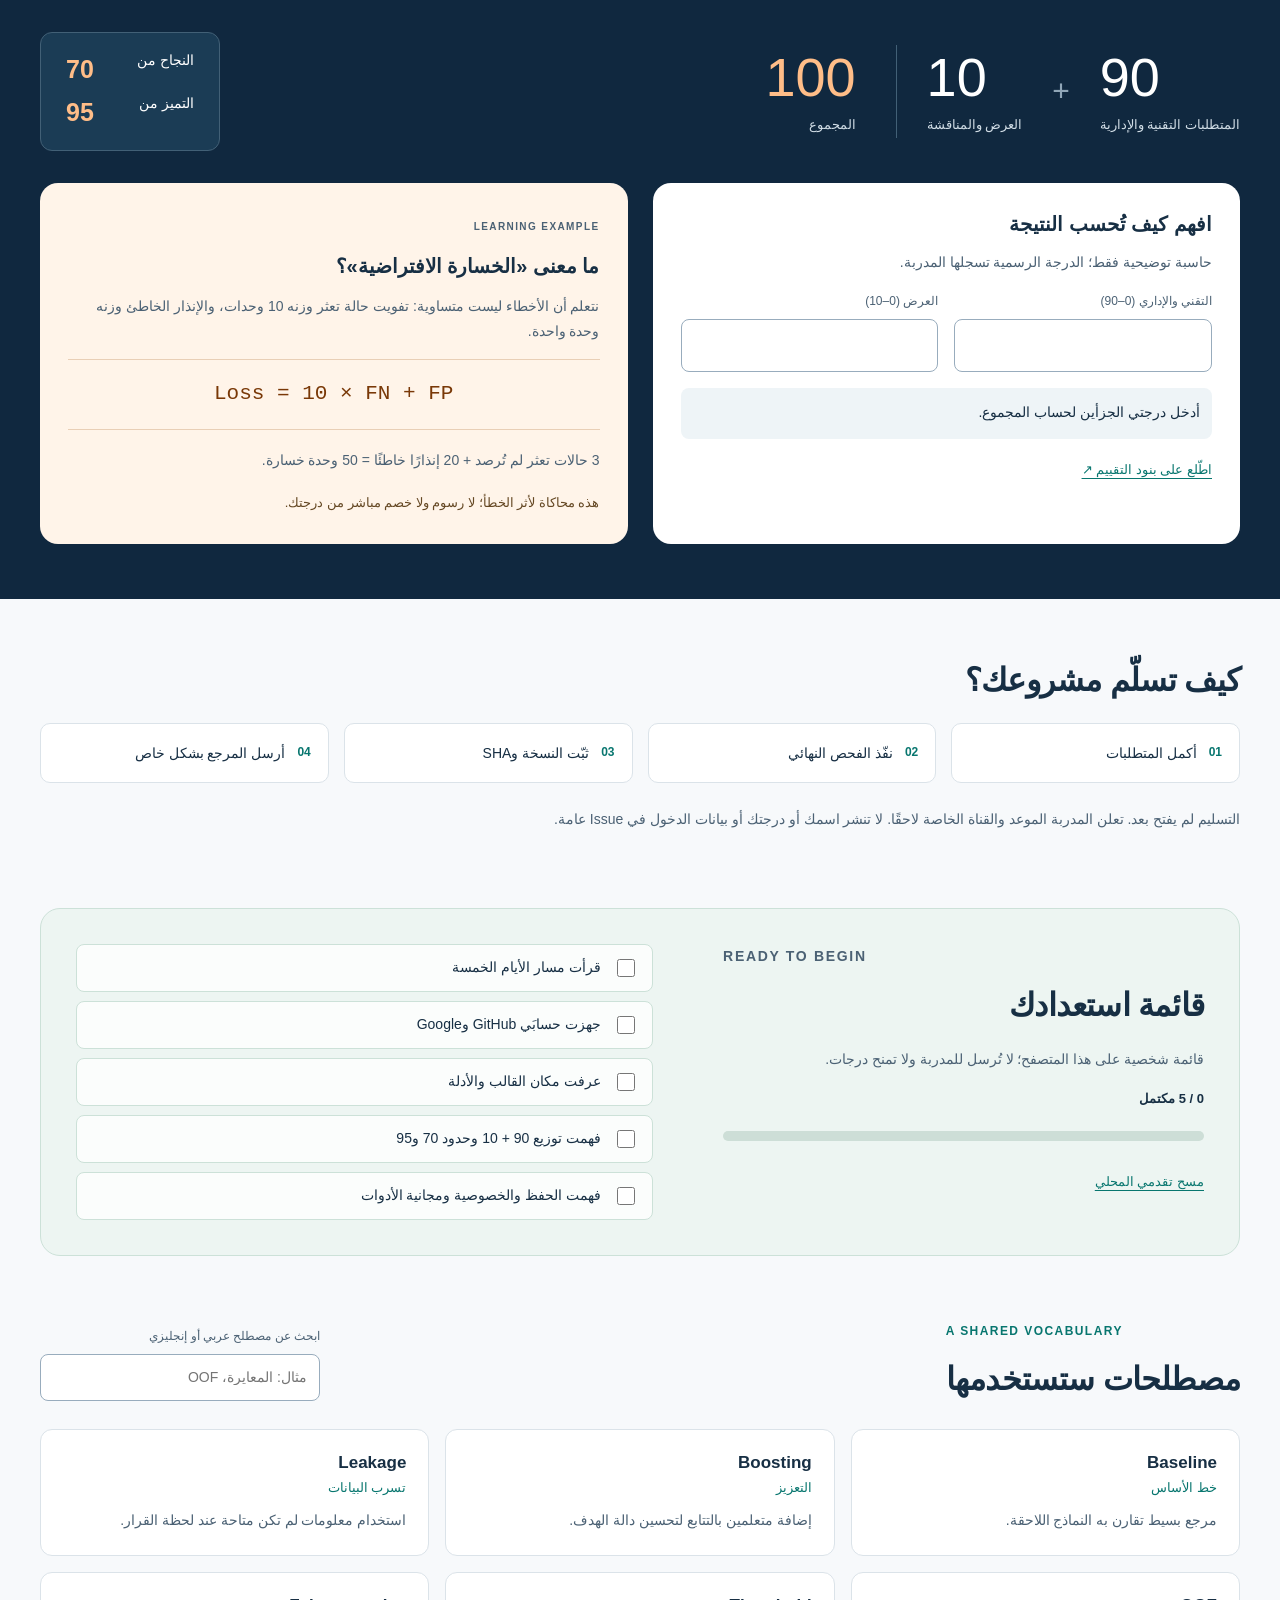
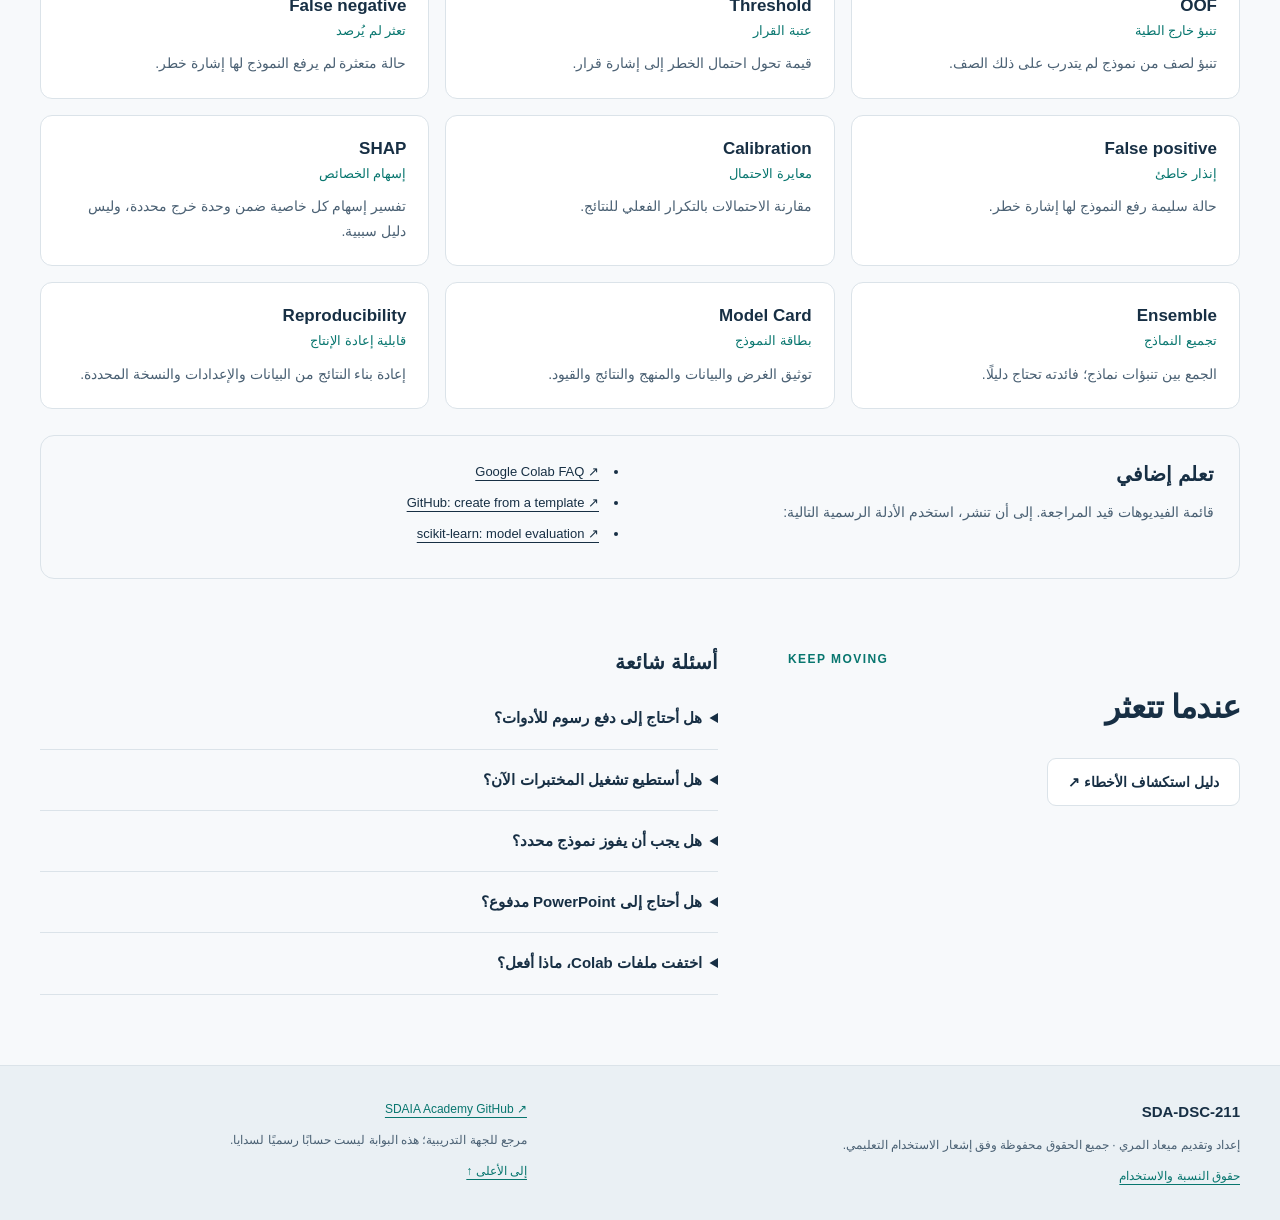
==== commit e241d5ce: "Open Day 3 lab and learner guide" ====
--- a/ar.html
+++ b/ar.html
@@ -3,14 +3,14 @@
 <body id="top"><a class="skip" href="#main">انتقل إلى المحتوى</a><header class="topbar"><a class="brand" href="#overview" aria-label="SDA-DSC-211"><svg width="34" height="34" viewBox="0 0 34 34" aria-hidden="true"><rect x="1" y="1" width="32" height="32" rx="9" fill="#10283f"/><path d="M8 24V16h5v8m3 0V10h5v14m3 0V6h3v18" stroke="#f5ae70" stroke-width="3" fill="none"/></svg><span><strong dir="ltr">SDA-DSC-211</strong><small>بوابة التعلم</small></span></a><nav class="desktop-nav" aria-label="التنقل الرئيسي"><a href="#overview">نظرة عامة</a><a href="#journey">رحلتك في خمسة أيام</a><a href="#start">ابدأ هنا</a><a href="#assessment">التقييم</a><a href="#resources">المراجع والمساعدة</a></nav><a class="language" lang="en" href="en.html" data-language>English <span aria-hidden="true">↗</span></a></header>
 <nav class="mobile-nav" aria-label="أقسام الدورة"><a href="#overview">نظرة عامة</a><a href="#journey">رحلتك في خمسة أيام</a><a href="#start">ابدأ هنا</a><a href="#assessment">التقييم</a><a href="#resources">المراجع والمساعدة</a></nav>
 <main id="main"><section class="hero section" id="overview"><div class="hero-copy"><p class="eyebrow accent">خمسة أيام. مشروع واحد. دليل واضح.</p><h1>من نموذج قوي<br><em>إلى قرار موثوق.</em></h1><p class="hero-lead">تعلّم كيف تبني نموذجًا، تختبر صدق نتائجه، وتحوّل احتمالاته إلى قرار تستطيع تفسيره والدفاع عنه.</p><div class="actions"><a class="button primary" href="#journey">استكشف رحلة التعلم <span aria-hidden="true">←</span></a><a class="button secondary" href="#start">جهّز بيئتك</a></div><p class="trainer">إعداد وتقديم <a href="https://github.com/almiyead-rgb">ميعاد المري</a></p></div><aside class="hero-panel" aria-label="أساليب تعلم الآلة المتقدمة"><div class="panel-heading"><span class="mini-pill" dir="ltr">ADVANCED ML</span><span dir="ltr">01 — 05</span></div><h2>أساليب تعلم الآلة المتقدمة</h2><p class="panel-caption" dir="ltr">TAMWEEL LITE</p><div class="visual-flow" aria-label="كل خطوة تضيف دليلًا"><div class="flow-row"><span class="flow-dot blue" aria-hidden="true">01</span><span>بيانات</span><small>وقت الإتاحة</small></div><div class="flow-row"><span class="flow-dot teal" aria-hidden="true">02</span><span>تحقق</span><small>تقسيم صادق</small></div><div class="flow-row"><span class="flow-dot orange" aria-hidden="true">03</span><span>قرار</span><small>خسارة وسعة</small></div><div class="flow-row"><span class="flow-dot purple" aria-hidden="true">04</span><span>تفسير</span><small>معايرة وحدود</small></div><div class="flow-row"><span class="flow-dot green" aria-hidden="true">05</span><span>تسليم</span><small>نسخة موثقة</small></div></div><div class="stats"><div><strong>20</strong><span>ساعة تدريبية</span></div><div><strong>5</strong><span>مختبرات مترابطة</span></div><div><strong>100%</strong><span>أدوات مجانية</span></div></div></aside></section>
-<div class="release-note section"><span class="status-dot" aria-hidden="true"></span><div><strong>تطبيقات الاستعداد واليومين الأول والثاني متاحة</strong><p>ابدأ بفحص الاستعداد، ثم قارن النماذج واكشف التسرب وابنِ تحققًا صادقًا. كل تطبيق يومي60 دقيقة علىCPU المجاني.</p><div class="actions"><a class="button primary" href="https://colab.research.google.com/github/almiyead-rgb/sda-dsc-211-student-template/blob/main/notebooks/00_readiness_check.ipynb">افتح دفتر الاستعداد ↗</a><a class="button secondary" href="https://github.com/almiyead-rgb/sda-dsc-211-student-template/blob/main/READINESS_GUIDE.md">دليلك خطوة بخطوة</a></div></div></div>
+<div class="release-note section"><span class="status-dot" aria-hidden="true"></span><div><strong>الاستعداد وتطبيقات الأيام الثلاثة الأولى متاحة</strong><p>جهّز بيئتك وقارن النماذج وتحقق بصدق، ثم اختر عتبة تلائم الخسارة وسعة المراجعة. كل تطبيق يومي60 دقيقة علىCPU المجاني.</p><div class="actions"><a class="button primary" href="https://colab.research.google.com/github/almiyead-rgb/sda-dsc-211-student-template/blob/main/notebooks/00_readiness_check.ipynb">افتح دفتر الاستعداد ↗</a><a class="button secondary" href="https://github.com/almiyead-rgb/sda-dsc-211-student-template/blob/main/READINESS_GUIDE.md">دليلك خطوة بخطوة</a></div></div></div>
 <section class="section scenario" aria-labelledby="scenario-title"><div><p class="eyebrow">مشروعك طوال الدورة</p><h2 id="scenario-title">Tamweel Lite | تمويل</h2></div><div><p>محاكاة تمويل ببيانات اصطناعية. تقدّر احتمال حدث تعثر خلال 90 يومًا، ثم تختار قرارًا يراعي الخطأ والسعة وحدود النموذج.</p><small>تجربة تعليمية؛ لا تستخدم لاتخاذ قرارات تمويل فعلية.</small></div></section>
-<section class="section" id="journey"><div class="section-heading"><div><p class="eyebrow" dir="ltr">THE LEARNING JOURNEY</p><h2>رحلتك في خمسة أيام</h2></div><p>كل يوم يضيف طبقة إلى المشروع نفسه. ساعة مختبر ضمن أربع ساعات تدريبية، مع وقت للفهم والنقاش.</p></div><div class="day-grid"><article class="day-card blue" id="day-01"><div class="day-top"><span class="day-number" dir="ltr">01</span><span>اليوم 1</span></div><p class="eyebrow" lang="en" dir="ltr">Boosting & baseline</p><h3>خط أساس قوي، ومقارنة عادلة</h3><p>قارن Logistic Regression وXGBoost وLightGBM، ثم برّر اختيارك بالأدلة.</p><div class="artifact"><small>دليلك في نهاية اليوم</small><strong>جدول مقارنة النماذج وثلاث ملاحظات</strong></div><div class="actions"><a class="button primary" href="https://colab.research.google.com/github/almiyead-rgb/sda-dsc-211-student-template/blob/main/notebooks/01_baseline_boosting.ipynb">افتح تطبيق اليوم الأول ↗</a><a class="button secondary" href="https://github.com/almiyead-rgb/sda-dsc-211-student-template/blob/main/DAY1_GUIDE.md">دليل التطبيق</a></div></article><article class="day-card teal" id="day-02"><div class="day-top"><span class="day-number" dir="ltr">02</span><span>اليوم 2</span></div><p class="eyebrow" lang="en" dir="ltr">Honest validation</p><h3>هل يمكن الوثوق بالنتيجة؟</h3><p>اكشف التسرب، وافصل الزمن والعملاء، ثم اضبط النموذج ضمن ميزانية تشغيل صغيرة.</p><div class="artifact"><small>دليلك في نهاية اليوم</small><strong>تقرير تحقق وتدقيق تسرب</strong></div><div class="actions"><a class="button primary" href="https://colab.research.google.com/github/almiyead-rgb/sda-dsc-211-student-template/blob/main/notebooks/02_validation_tuning.ipynb">افتح تطبيق اليوم الثاني ↗</a><a class="button secondary" href="https://github.com/almiyead-rgb/sda-dsc-211-student-template/blob/main/DAY2_GUIDE.md">دليل التطبيق</a></div></article><article class="day-card orange" id="day-03"><div class="day-top"><span class="day-number" dir="ltr">03</span><span>اليوم 3</span></div><p class="eyebrow" lang="en" dir="ltr">Cost-sensitive decisions</p><h3>من الاحتمال إلى قرار مبرر</h3><p>عالج عدم التوازن، واختر العتبة من OOF وفق الخسارة الافتراضية والسعة.</p><div class="artifact"><small>دليلك في نهاية اليوم</small><strong>بطاقة قرار ومنحنى خسارة</strong></div><p class="pending"><span aria-hidden="true">◷</span> رابط التطبيق سيتاح لاحقًا</p></article><article class="day-card purple" id="day-04"><div class="day-top"><span class="day-number" dir="ltr">04</span><span>اليوم 4</span></div><p class="eyebrow" lang="en" dir="ltr">Explain & calibrate</p><h3>افهم التنبؤ، واختبر الاحتمال</h3><p>فسّر النتيجة عالميًا ومحليًا، ثم اختبر المعايرة والاستقرار على بيانات منفصلة.</p><div class="artifact"><small>دليلك في نهاية اليوم</small><strong>تقرير تفسير ومخطط معايرة</strong></div><p class="pending"><span aria-hidden="true">◷</span> رابط التطبيق سيتاح لاحقًا</p></article><article class="day-card green" id="day-05"><div class="day-top"><span class="day-number" dir="ltr">05</span><span>اليوم 5</span></div><p class="eyebrow" lang="en" dir="ltr">Ensemble & deliver</p><h3>اختر ما يستحق، وسلّم الدليل</h3><p>قارن النموذج المفرد بالتجميع. وثّق القرار في Model Card وحزمة قابلة لإعادة البناء.</p><div class="artifact"><small>دليلك في نهاية اليوم</small><strong>Model Card وعرض وتسليم نهائي</strong></div><p class="pending"><span aria-hidden="true">◷</span> رابط التطبيق سيتاح لاحقًا</p></article></div></section>
+<section class="section" id="journey"><div class="section-heading"><div><p class="eyebrow" dir="ltr">THE LEARNING JOURNEY</p><h2>رحلتك في خمسة أيام</h2></div><p>كل يوم يضيف طبقة إلى المشروع نفسه. ساعة مختبر ضمن أربع ساعات تدريبية، مع وقت للفهم والنقاش.</p></div><div class="day-grid"><article class="day-card blue" id="day-01"><div class="day-top"><span class="day-number" dir="ltr">01</span><span>اليوم 1</span></div><p class="eyebrow" lang="en" dir="ltr">Boosting & baseline</p><h3>خط أساس قوي، ومقارنة عادلة</h3><p>قارن Logistic Regression وXGBoost وLightGBM، ثم برّر اختيارك بالأدلة.</p><div class="artifact"><small>دليلك في نهاية اليوم</small><strong>جدول مقارنة النماذج وثلاث ملاحظات</strong></div><div class="actions"><a class="button primary" href="https://colab.research.google.com/github/almiyead-rgb/sda-dsc-211-student-template/blob/main/notebooks/01_baseline_boosting.ipynb">افتح تطبيق اليوم الأول ↗</a><a class="button secondary" href="https://github.com/almiyead-rgb/sda-dsc-211-student-template/blob/main/DAY1_GUIDE.md">دليل التطبيق</a></div></article><article class="day-card teal" id="day-02"><div class="day-top"><span class="day-number" dir="ltr">02</span><span>اليوم 2</span></div><p class="eyebrow" lang="en" dir="ltr">Honest validation</p><h3>هل يمكن الوثوق بالنتيجة؟</h3><p>اكشف التسرب، وافصل الزمن والعملاء، ثم اضبط النموذج ضمن ميزانية تشغيل صغيرة.</p><div class="artifact"><small>دليلك في نهاية اليوم</small><strong>تقرير تحقق وتدقيق تسرب</strong></div><div class="actions"><a class="button primary" href="https://colab.research.google.com/github/almiyead-rgb/sda-dsc-211-student-template/blob/main/notebooks/02_validation_tuning.ipynb">افتح تطبيق اليوم الثاني ↗</a><a class="button secondary" href="https://github.com/almiyead-rgb/sda-dsc-211-student-template/blob/main/DAY2_GUIDE.md">دليل التطبيق</a></div></article><article class="day-card orange" id="day-03"><div class="day-top"><span class="day-number" dir="ltr">03</span><span>اليوم 3</span></div><p class="eyebrow" lang="en" dir="ltr">Cost-sensitive decisions</p><h3>من الاحتمال إلى قرار مبرر</h3><p>عالج عدم التوازن، واختر العتبة من OOF وفق الخسارة الافتراضية والسعة.</p><div class="artifact"><small>دليلك في نهاية اليوم</small><strong>بطاقة قرار ومنحنى خسارة</strong></div><div class="actions"><a class="button primary" href="https://colab.research.google.com/github/almiyead-rgb/sda-dsc-211-student-template/blob/main/notebooks/03_cost_sensitive_decision.ipynb">افتح تطبيق اليوم الثالث ↗</a><a class="button secondary" href="https://github.com/almiyead-rgb/sda-dsc-211-student-template/blob/main/DAY3_GUIDE.md">دليل التطبيق</a></div></article><article class="day-card purple" id="day-04"><div class="day-top"><span class="day-number" dir="ltr">04</span><span>اليوم 4</span></div><p class="eyebrow" lang="en" dir="ltr">Explain & calibrate</p><h3>افهم التنبؤ، واختبر الاحتمال</h3><p>فسّر النتيجة عالميًا ومحليًا، ثم اختبر المعايرة والاستقرار على بيانات منفصلة.</p><div class="artifact"><small>دليلك في نهاية اليوم</small><strong>تقرير تفسير ومخطط معايرة</strong></div><p class="pending"><span aria-hidden="true">◷</span> رابط التطبيق سيتاح لاحقًا</p></article><article class="day-card green" id="day-05"><div class="day-top"><span class="day-number" dir="ltr">05</span><span>اليوم 5</span></div><p class="eyebrow" lang="en" dir="ltr">Ensemble & deliver</p><h3>اختر ما يستحق، وسلّم الدليل</h3><p>قارن النموذج المفرد بالتجميع. وثّق القرار في Model Card وحزمة قابلة لإعادة البناء.</p><div class="artifact"><small>دليلك في نهاية اليوم</small><strong>Model Card وعرض وتسليم نهائي</strong></div><p class="pending"><span aria-hidden="true">◷</span> رابط التطبيق سيتاح لاحقًا</p></article></div></section>
 <section class="section start-grid" id="start"><div><p class="eyebrow" dir="ltr">START SIMPLE</p><h2>ابدأ هنا</h2><p>يكفي المتصفح وحسابان مجانيان. لا تثبيت محلي، ولا GPU، ولا بطاقة دفع.</p><ol class="steps-list"><li><h3>جهّز حساباتك</h3><p>حساب GitHub لحفظ المشروع، وحساب Google لفتح Colab.</p></li><li><h3>تعرّف على القالب</h3><p>اقرأ الأدلة الآن. عند بدء التطبيق اختر Use this template لإنشاء مستودع مشروعك.</p></li><li><h3>افتح المختبر المنشور</h3><p>اختر CPU، واحفظ نسخة في مستودعك قبل تشغيل Run all.</p></li><li><h3>احفظ الدليل أولًا بأول</h3><p>صدّر CSV وJSON والرسوم والتقارير إلى المجلد الصحيح في مشروعك.</p></li></ol></div><aside class="start-panel"><span class="tiny-label" dir="ltr">YOUR WORKSPACE</span><h3>مساحة لمشروعك، ودليل لكل خطوة</h3><p>هنا أدلتك وقوالب تقاريرك. أضف تطبيقاتك ومخرجاتك مع تقدمك في الدورة.</p><a class="button primary" href="https://github.com/almiyead-rgb/sda-dsc-211-student-template">افتح قالب المتدرب <span aria-hidden="true">↗</span></a><div class="guide-links"><a href="https://github.com/almiyead-rgb/sda-dsc-211-student-template/blob/main/START_HERE.md">دليل البداية</a><a href="https://github.com/almiyead-rgb/sda-dsc-211-student-template/blob/main/COLAB_GUIDE.md">استخدام Colab</a><a href="https://github.com/almiyead-rgb/sda-dsc-211-student-template/blob/main/GITHUB_GUIDE.md">الحفظ في GitHub</a></div><p class="free-note">كل الأدوات المطلوبة مجانية. لا اشتراك، ولا بطاقة دفع.</p></aside></section>
 <section class="section"><h2>ما الذي يُطلب منك؟</h2><div class="two-grid requirements"><article><h3>متطلبات تقنية</h3><ul><li>تقسيم صادق ومنع التسرب</li><li>مقارنة نماذج بأدلة فعلية</li><li>قرار بخسارة افتراضية وسعة محددة</li><li>تفسير ومعايرة وإعادة إنتاج</li></ul></article><article><h3>متطلبات إدارية</h3><ul><li>مستودع منظم ومصادر منسوبة</li><li>تقارير وModel Card مكتملة</li><li>عرض موجز من خمس شرائح</li><li>نسخة نهائية وSHA وإثبات تسليم</li></ul></article></div></section>
 <section class="assessment-band" id="assessment"><div class="section"><div class="section-heading"><div><p class="eyebrow" dir="ltr">EVIDENCE OVER IMPRESSIONS</p><h2>التقييم</h2></div><p>وضوح المنهج، وجودة الدليل، وقدرتك على شرح القرار هي أساس التقييم.</p></div><div class="score-grid"><div class="score-main"><div class="score-piece"><strong>90</strong><span>المتطلبات التقنية والإدارية</span></div><span class="plus" aria-hidden="true">+</span><div class="score-piece"><strong>10</strong><span>العرض والمناقشة</span></div><div class="score-total"><strong>100</strong><span>المجموع</span></div></div><div class="thresholds"><p>النجاح من <strong>70</strong></p><p>التميز من <strong>95</strong></p></div></div><div class="two-grid"><form class="calculator" id="grade-calculator" novalidate><h3>افهم كيف تُحسب النتيجة</h3><p>حاسبة توضيحية فقط؛ الدرجة الرسمية تسجلها المدربة.</p><div class="input-grid"><label>التقني والإداري (0–90)<input id="technical-score" name="technical" type="number" min="0" max="90" step="0.01" inputmode="decimal" autocomplete="off" aria-describedby="grade-result"></label><label>العرض (0–10)<input id="presentation-score" name="presentation" type="number" min="0" max="10" step="0.01" inputmode="decimal" autocomplete="off" aria-describedby="grade-result"></label></div><output id="grade-result" aria-live="polite">أدخل درجتي الجزأين لحساب المجموع.</output><a href="https://github.com/almiyead-rgb/sda-dsc-211-student-template/blob/main/RUBRIC.md">اطّلع على بنود التقييم ↗</a></form><article class="loss-card"><span class="tiny-label" dir="ltr">LEARNING EXAMPLE</span><h3>ما معنى «الخسارة الافتراضية»؟</h3><p>نتعلم أن الأخطاء ليست متساوية: تفويت حالة تعثر وزنه 10 وحدات، والإنذار الخاطئ وزنه وحدة واحدة.</p><div class="formula" dir="ltr">Loss = 10 × FN + FP</div><p>3 حالات تعثر لم تُرصد + 20 إنذارًا خاطئًا = 50 وحدة خسارة.</p><small>هذه محاكاة لأثر الخطأ؛ لا رسوم ولا خصم مباشر من درجتك.</small></article></div></div></section>
 <section class="section" aria-labelledby="submission-title"><h2 id="submission-title">كيف تسلّم مشروعك؟</h2><ol class="submission-flow"><li><span>01</span>أكمل المتطلبات</li><li><span>02</span>نفّذ الفحص النهائي</li><li><span>03</span>ثبّت النسخة وSHA</li><li><span>04</span>أرسل المرجع بشكل خاص</li></ol><p class="muted">التسليم لم يفتح بعد. تعلن المدربة الموعد والقناة الخاصة لاحقًا. لا تنشر اسمك أو درجتك أو بيانات الدخول في Issue عامة.</p></section>
 <section class="section readiness"><div><p class="eyebrow" dir="ltr">READY TO BEGIN</p><h2>قائمة استعدادك</h2><p>قائمة شخصية على هذا المتصفح؛ لا تُرسل للمدربة ولا تمنح درجات.</p><div class="progress-heading"><strong id="progress-text" aria-live="polite">0 / 5 مكتمل</strong></div><progress aria-label="تقدم قائمة الاستعداد" id="readiness-progress" max="5" value="0">0 / 5</progress><p id="storage-note" class="small" hidden></p><button class="text-button" id="reset-progress" type="button">مسح تقدمي المحلي</button></div><div class="checklist"><label class="check-row"><input type="checkbox" data-check="ready-0"><span>قرأت مسار الأيام الخمسة</span></label><label class="check-row"><input type="checkbox" data-check="ready-1"><span>جهزت حسابَي GitHub وGoogle</span></label><label class="check-row"><input type="checkbox" data-check="ready-2"><span>عرفت مكان القالب والأدلة</span></label><label class="check-row"><input type="checkbox" data-check="ready-3"><span>فهمت توزيع 90 + 10 وحدود 70 و95</span></label><label class="check-row"><input type="checkbox" data-check="ready-4"><span>فهمت الحفظ والخصوصية ومجانية الأدوات</span></label></div></section>
 <section class="section" id="resources"><div class="section-heading"><div><p class="eyebrow" dir="ltr">A SHARED VOCABULARY</p><h2>مصطلحات ستستخدمها</h2></div><label class="search-label">ابحث عن مصطلح عربي أو إنجليزي<input id="term-search" type="search" placeholder="مثال: المعايرة، OOF" autocomplete="off"></label></div><div class="term-grid"><article class="term" data-term data-search="Baseline خط الأساس مرجع بسيط تقارن به النماذج اللاحقة. A simple reference used to compare later models."><h3><span lang="en" dir="ltr">Baseline</span><small>خط الأساس</small></h3><p>مرجع بسيط تقارن به النماذج اللاحقة.</p></article><article class="term" data-term data-search="Boosting التعزيز إضافة متعلمين بالتتابع لتحسين دالة الهدف. Sequentially adding learners to improve an objective."><h3><span lang="en" dir="ltr">Boosting</span><small>التعزيز</small></h3><p>إضافة متعلمين بالتتابع لتحسين دالة الهدف.</p></article><article class="term" data-term data-search="Leakage تسرب البيانات استخدام معلومات لم تكن متاحة عند لحظة القرار. Using information unavailable at decision time."><h3><span lang="en" dir="ltr">Leakage</span><small>تسرب البيانات</small></h3><p>استخدام معلومات لم تكن متاحة عند لحظة القرار.</p></article><article class="term" data-term data-search="OOF تنبؤ خارج الطية تنبؤ لصف من نموذج لم يتدرب على ذلك الصف. A prediction from a model not trained on that row."><h3><span lang="en" dir="ltr">OOF</span><small>تنبؤ خارج الطية</small></h3><p>تنبؤ لصف من نموذج لم يتدرب على ذلك الصف.</p></article><article class="term" data-term data-search="Threshold عتبة القرار قيمة تحول احتمال الخطر إلى إشارة قرار. A cutoff that turns risk probability into a decision flag."><h3><span lang="en" dir="ltr">Threshold</span><small>عتبة القرار</small></h3><p>قيمة تحول احتمال الخطر إلى إشارة قرار.</p></article><article class="term" data-term data-search="False negative تعثر لم يُرصد حالة متعثرة لم يرفع النموذج لها إشارة خطر. A default case that the model did not flag."><h3><span lang="en" dir="ltr">False negative</span><small>تعثر لم يُرصد</small></h3><p>حالة متعثرة لم يرفع النموذج لها إشارة خطر.</p></article><article class="term" data-term data-search="False positive إنذار خاطئ حالة سليمة رفع النموذج لها إشارة خطر. A non-default case that the model flagged."><h3><span lang="en" dir="ltr">False positive</span><small>إنذار خاطئ</small></h3><p>حالة سليمة رفع النموذج لها إشارة خطر.</p></article><article class="term" data-term data-search="Calibration معايرة الاحتمال مقارنة الاحتمالات بالتكرار الفعلي للنتائج. Comparing predicted probabilities with observed frequencies."><h3><span lang="en" dir="ltr">Calibration</span><small>معايرة الاحتمال</small></h3><p>مقارنة الاحتمالات بالتكرار الفعلي للنتائج.</p></article><article class="term" data-term data-search="SHAP إسهام الخصائص تفسير إسهام كل خاصية ضمن وحدة خرج محددة، وليس دليل سببية. Feature contributions in a defined output space, not proof of causality."><h3><span lang="en" dir="ltr">SHAP</span><small>إسهام الخصائص</small></h3><p>تفسير إسهام كل خاصية ضمن وحدة خرج محددة، وليس دليل سببية.</p></article><article class="term" data-term data-search="Ensemble تجميع النماذج الجمع بين تنبؤات نماذج؛ فائدته تحتاج دليلًا. Combining model predictions; the benefit needs evidence."><h3><span lang="en" dir="ltr">Ensemble</span><small>تجميع النماذج</small></h3><p>الجمع بين تنبؤات نماذج؛ فائدته تحتاج دليلًا.</p></article><article class="term" data-term data-search="Model Card بطاقة النموذج توثيق الغرض والبيانات والمنهج والنتائج والقيود. Documentation of purpose, data, method, results and limits."><h3><span lang="en" dir="ltr">Model Card</span><small>بطاقة النموذج</small></h3><p>توثيق الغرض والبيانات والمنهج والنتائج والقيود.</p></article><article class="term" data-term data-search="Reproducibility قابلية إعادة الإنتاج إعادة بناء النتائج من البيانات والإعدادات والنسخة المحددة. Rebuilding results from specified data, settings and code version."><h3><span lang="en" dir="ltr">Reproducibility</span><small>قابلية إعادة الإنتاج</small></h3><p>إعادة بناء النتائج من البيانات والإعدادات والنسخة المحددة.</p></article></div><p id="no-results" role="status" hidden>لا توجد مصطلحات مطابقة. جرّب كلمة أخرى.</p><aside class="resource-strip"><div><h3>تعلم إضافي</h3><p>قائمة الفيديوهات قيد المراجعة. إلى أن تنشر، استخدم الأدلة الرسمية التالية:</p></div><ul><li><a href="https://research.google.com/colaboratory/faq.html" lang="en" dir="ltr">Google Colab FAQ ↗</a></li><li><a href="https://docs.github.com/en/repositories/creating-and-managing-repositories/creating-a-repository-from-a-template" lang="en" dir="ltr">GitHub: create from a template ↗</a></li><li><a href="https://scikit-learn.org/stable/modules/model_evaluation.html" lang="en" dir="ltr">scikit-learn: model evaluation ↗</a></li></ul></aside></section>
-<section class="section help-grid"><div><p class="eyebrow" dir="ltr">KEEP MOVING</p><h2>عندما تتعثر</h2><a class="button secondary" href="https://github.com/almiyead-rgb/sda-dsc-211-student-template/blob/main/TROUBLESHOOTING.md">دليل استكشاف الأخطاء ↗</a></div><div><h3>أسئلة شائعة</h3><details><summary>هل أحتاج إلى دفع رسوم للأدوات؟</summary><p>لا. جميع الأدوات المطلوبة لها مسار مجاني. إذا وصلت إلى حدود الخدمة، احفظ عملك وأعد لاحقًا أو اتبع البديل المجاني الذي تعلنه المدربة.</p></details><details><summary>هل أستطيع تشغيل المختبرات الآن؟</summary><p>الدفاتر00 و01 و02 متاحة الآن. افتح اليومين الأول والثاني من بطاقتيهما في رحلة التعلم؛ بقية التطبيقات تتاح تباعًا.</p></details><details><summary>هل يجب أن يفوز نموذج محدد؟</summary><p>لا. المطلوب مقارنة عادلة وتبرير مبني على النتائج. الإبقاء على نموذج مفرد قرار صالح إذا لم يضف التجميع فائدة مقنعة.</p></details><details><summary>هل أحتاج إلى PowerPoint مدفوع؟</summary><p>لا. يمكنك إعداد العرض بأي أداة مجانية وتسليمه PDF. المهم خمس شرائح واضحة وأدلة من مشروعك.</p></details><details><summary>اختفت ملفات Colab، ماذا أفعل؟</summary><p>الجلسة مؤقتة. استرجع Notebook المحفوظ وأعد تشغيل النسخة المعتمدة، ثم صدّر المخرجات. احفظ تقدمك قبل انتهاء الجلسة.</p></details></div></section>
+<section class="section help-grid"><div><p class="eyebrow" dir="ltr">KEEP MOVING</p><h2>عندما تتعثر</h2><a class="button secondary" href="https://github.com/almiyead-rgb/sda-dsc-211-student-template/blob/main/TROUBLESHOOTING.md">دليل استكشاف الأخطاء ↗</a></div><div><h3>أسئلة شائعة</h3><details><summary>هل أحتاج إلى دفع رسوم للأدوات؟</summary><p>لا. جميع الأدوات المطلوبة لها مسار مجاني. إذا وصلت إلى حدود الخدمة، احفظ عملك وأعد لاحقًا أو اتبع البديل المجاني الذي تعلنه المدربة.</p></details><details><summary>هل أستطيع تشغيل المختبرات الآن؟</summary><p>الدفاتر00 و01 و02 و03 متاحة الآن. افتح تطبيقات الأيام الثلاثة الأولى من بطاقاتها في رحلة التعلم؛ بقية التطبيقات تتاح تباعًا.</p></details><details><summary>هل يجب أن يفوز نموذج محدد؟</summary><p>لا. المطلوب مقارنة عادلة وتبرير مبني على النتائج. الإبقاء على نموذج مفرد قرار صالح إذا لم يضف التجميع فائدة مقنعة.</p></details><details><summary>هل أحتاج إلى PowerPoint مدفوع؟</summary><p>لا. يمكنك إعداد العرض بأي أداة مجانية وتسليمه PDF. المهم خمس شرائح واضحة وأدلة من مشروعك.</p></details><details><summary>اختفت ملفات Colab، ماذا أفعل؟</summary><p>الجلسة مؤقتة. استرجع Notebook المحفوظ وأعد تشغيل النسخة المعتمدة، ثم صدّر المخرجات. احفظ تقدمك قبل انتهاء الجلسة.</p></details></div></section>
 </main><footer><div class="section footer-grid"><div><strong dir="ltr">SDA-DSC-211</strong><p>إعداد وتقديم ميعاد المري · جميع الحقوق محفوظة وفق إشعار الاستخدام التعليمي.</p><a href="https://github.com/almiyead-rgb/advanced-machine-learning-methods-sda-dsc-211/blob/main/NOTICE.md">حقوق النسبة والاستخدام</a></div><div><a href="https://github.com/SDAIAAcademy" lang="en" dir="ltr">SDAIA Academy GitHub ↗</a><p>مرجع للجهة التدريبية؛ هذه البوابة ليست حسابًا رسميًا لسدايا.</p><a href="#top">إلى الأعلى ↑</a></div></div></footer><script id="ui-labels" type="application/json">{"calcEmpty": "أدخل درجتي الجزأين لحساب المجموع.", "calcInvalid": "استخدم درجات ضمن الحدود، وبمنزلتين عشريتين كحد أقصى.", "calcFail": "لم يصل إلى حد النجاح", "calcPass": "ناجح", "calcDistinction": "متميز", "done": "مكتمل", "storage": "التخزين المحلي غير متاح؛ تقدمك سيبقى لهذه الزيارة فقط."}</script></body></html>
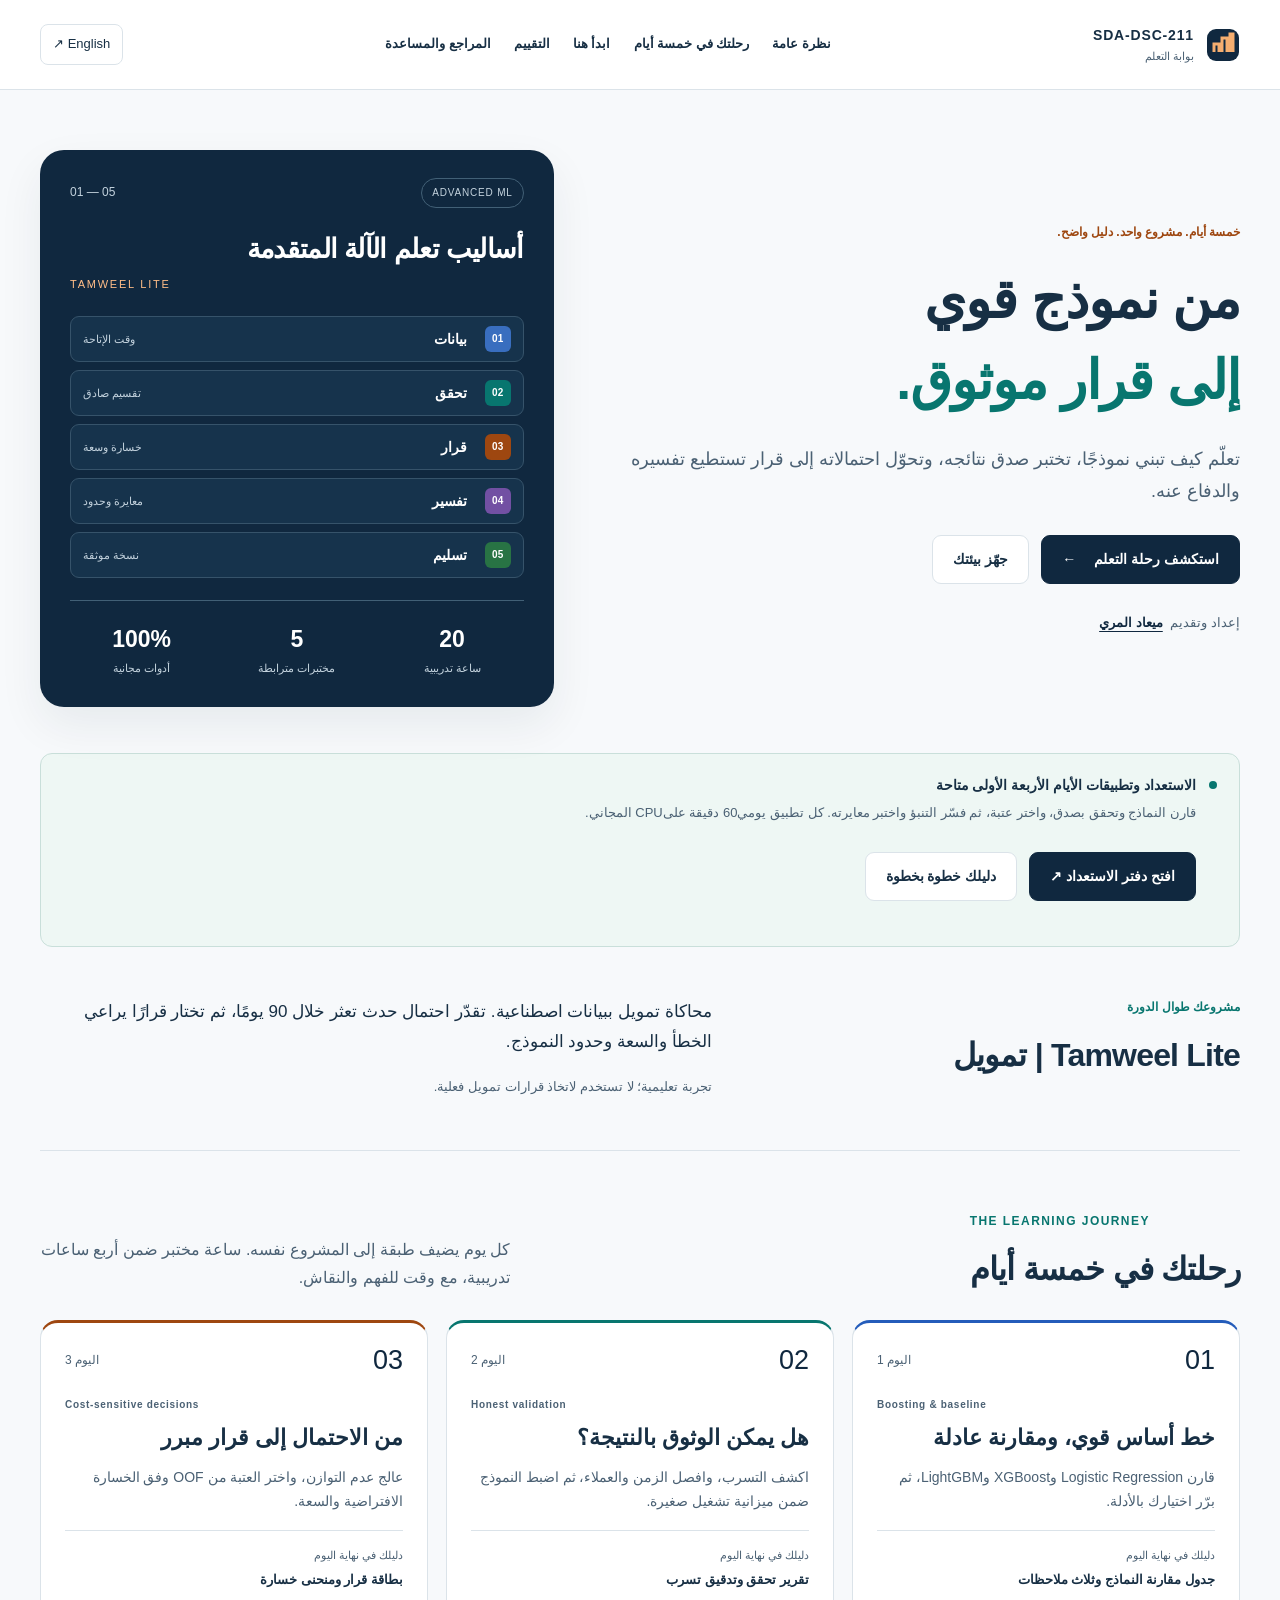
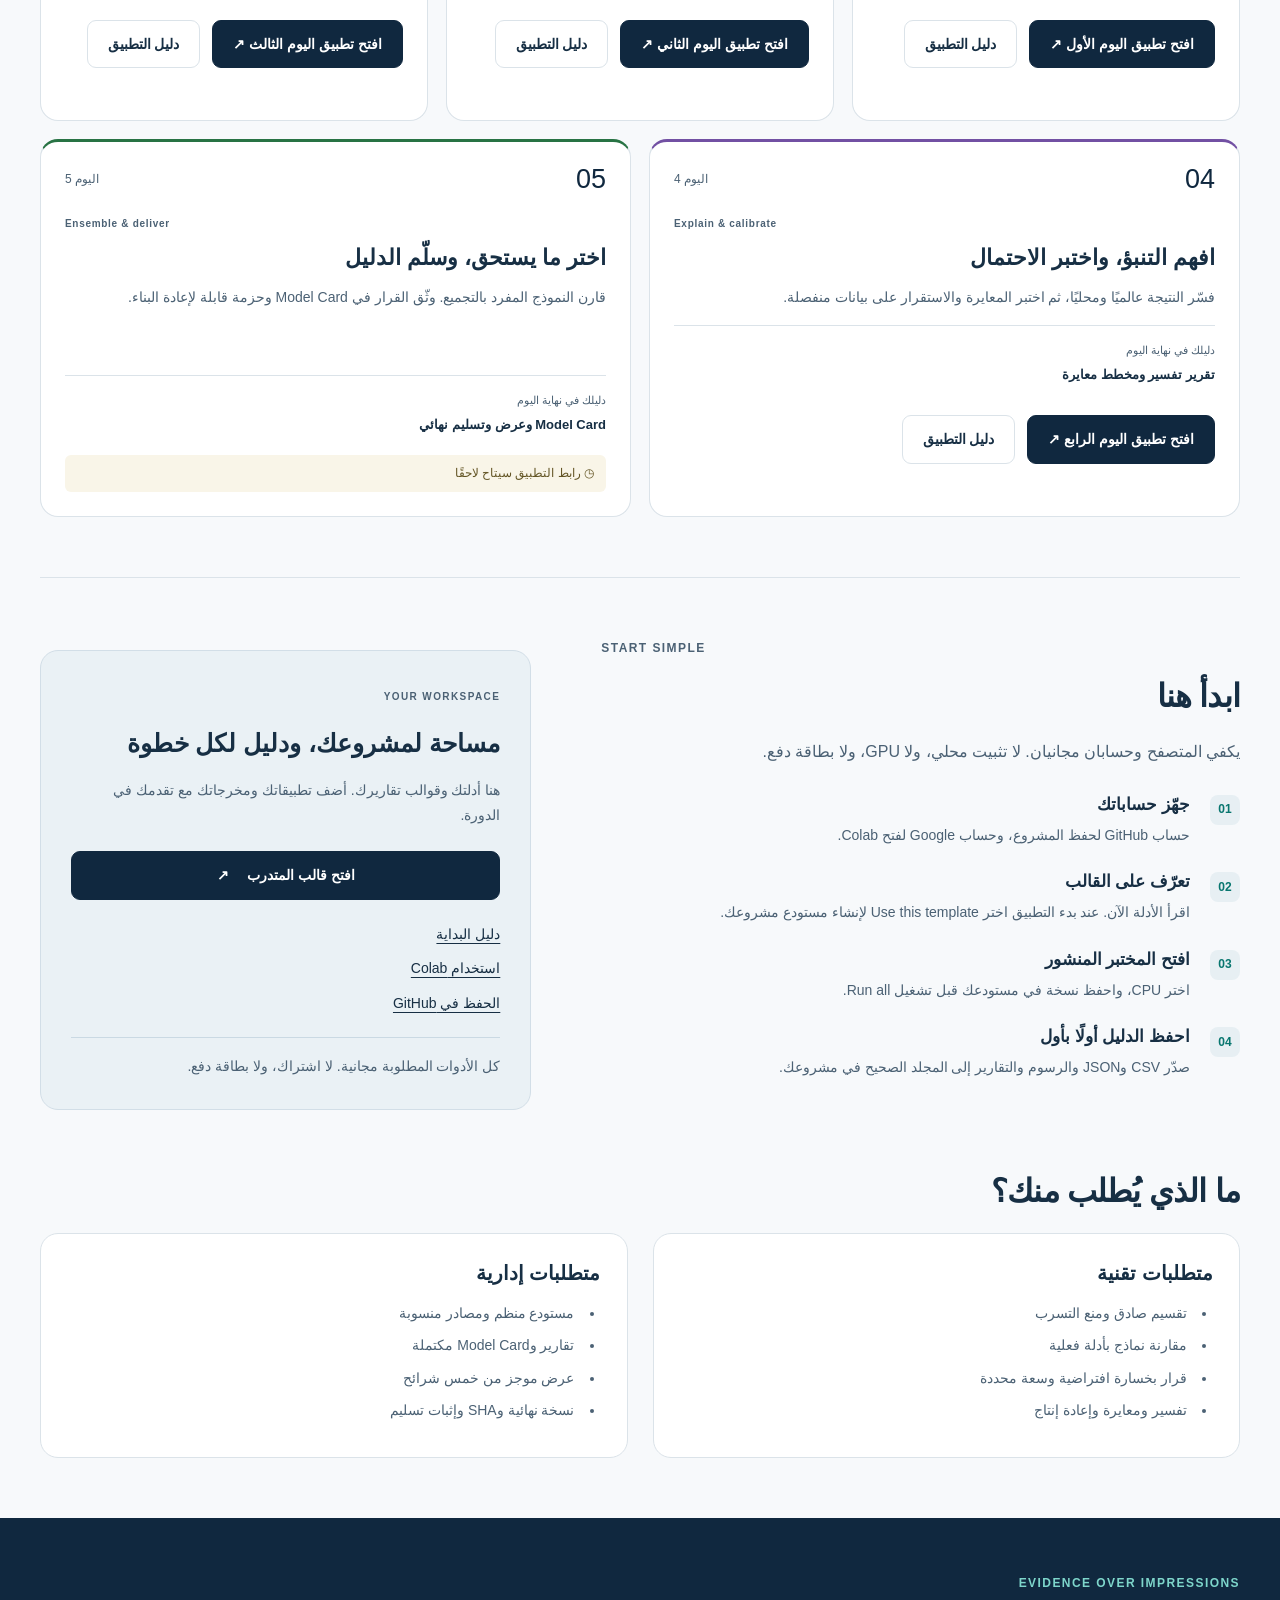
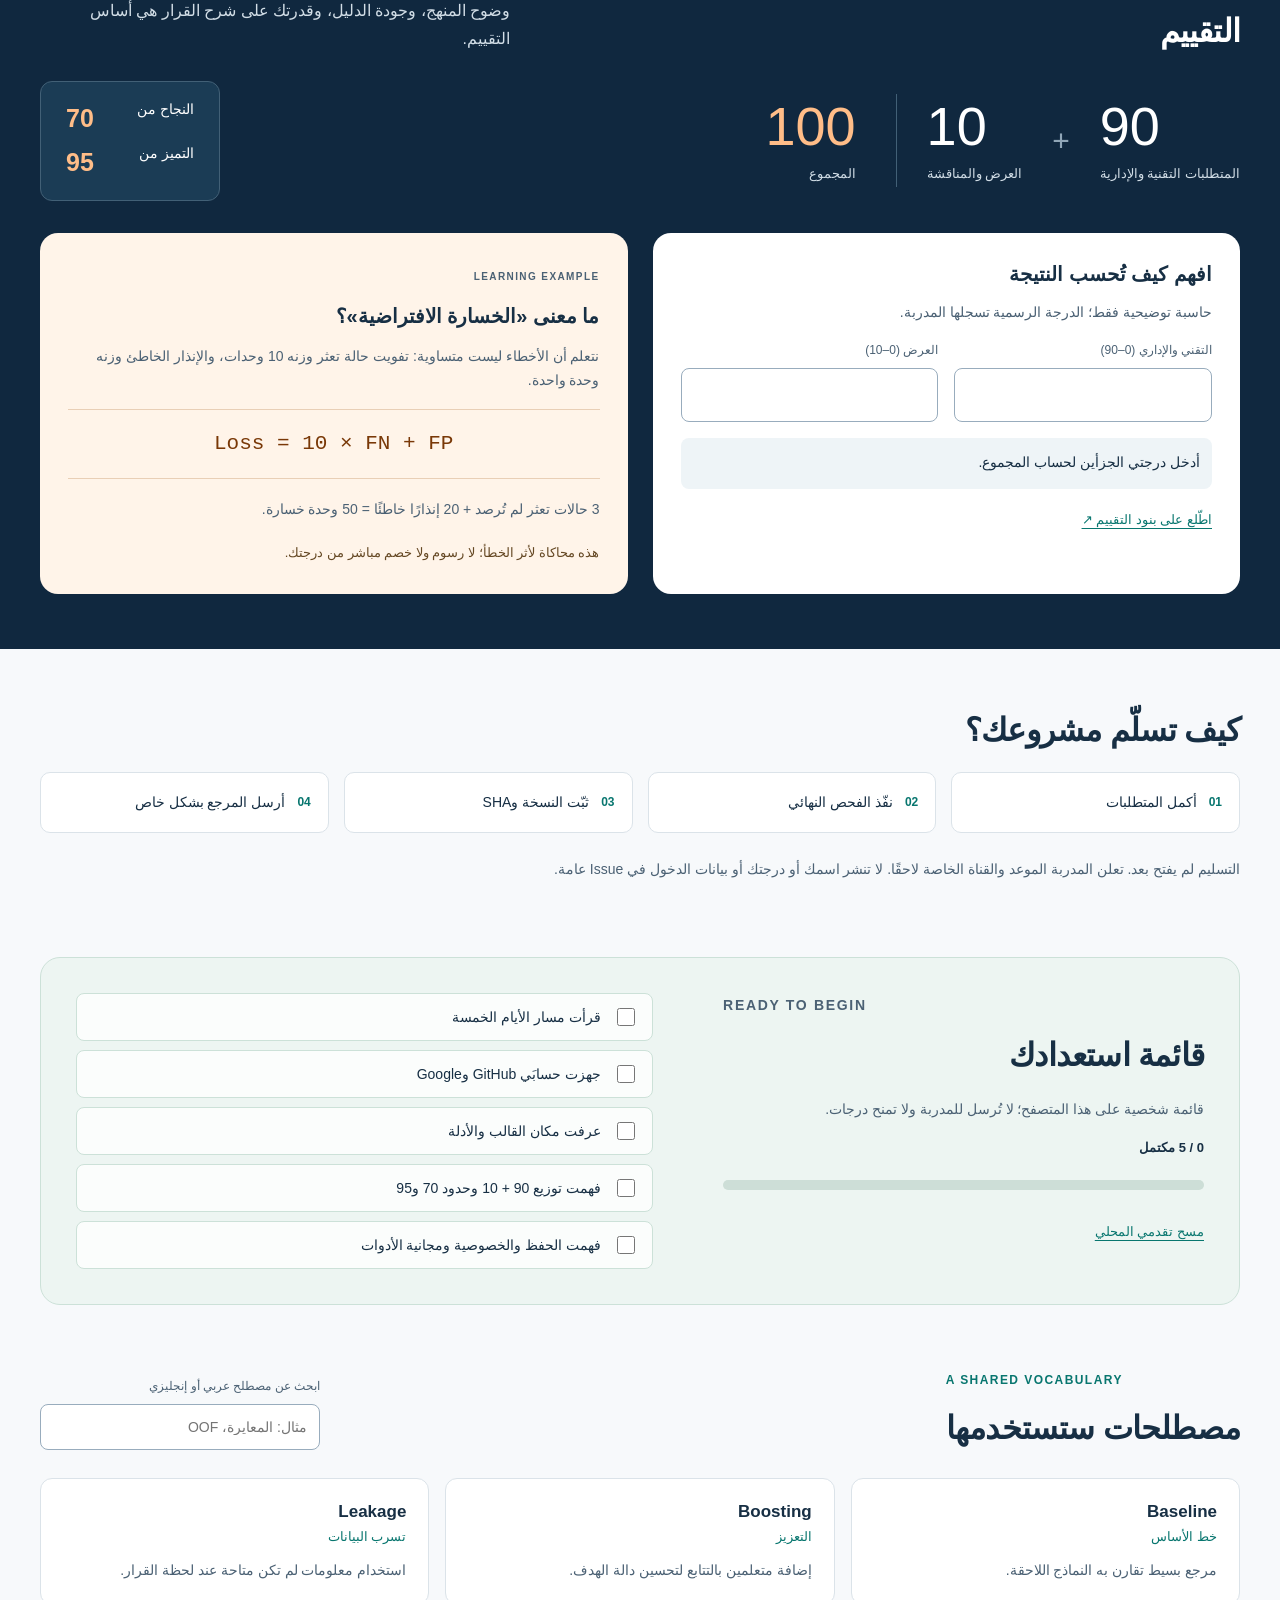
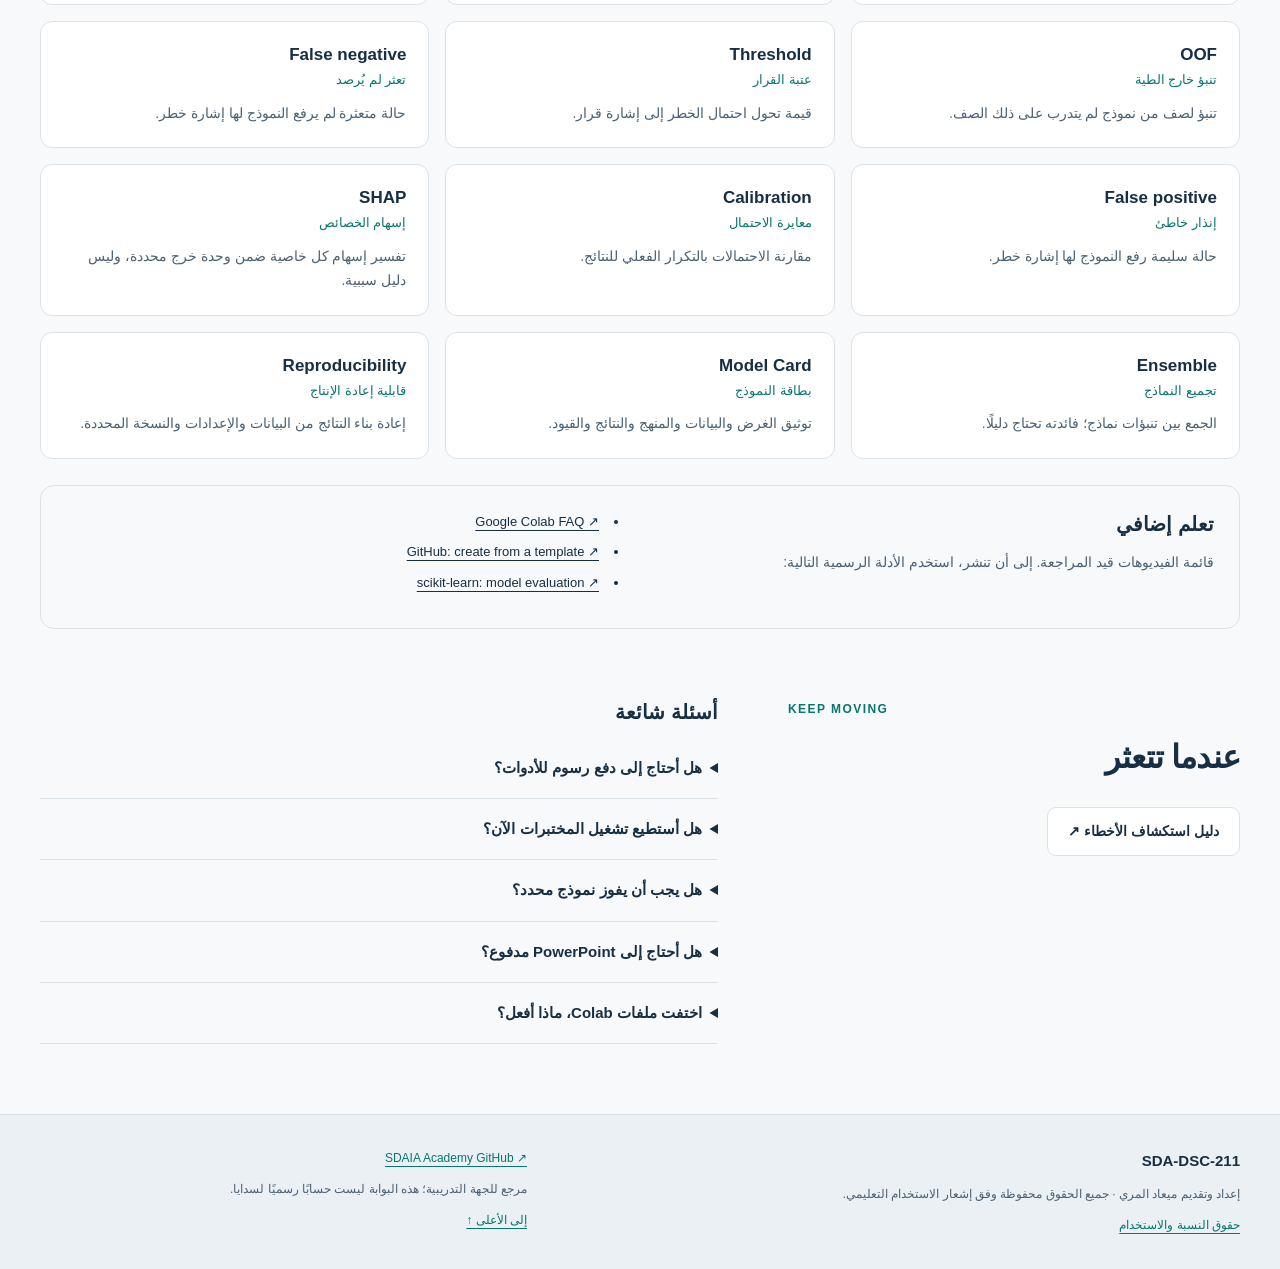
==== commit 152622e1: "Open Day 4 explanation and calibration lab" ====
--- a/ar.html
+++ b/ar.html
@@ -3,14 +3,14 @@
 <body id="top"><a class="skip" href="#main">انتقل إلى المحتوى</a><header class="topbar"><a class="brand" href="#overview" aria-label="SDA-DSC-211"><svg width="34" height="34" viewBox="0 0 34 34" aria-hidden="true"><rect x="1" y="1" width="32" height="32" rx="9" fill="#10283f"/><path d="M8 24V16h5v8m3 0V10h5v14m3 0V6h3v18" stroke="#f5ae70" stroke-width="3" fill="none"/></svg><span><strong dir="ltr">SDA-DSC-211</strong><small>بوابة التعلم</small></span></a><nav class="desktop-nav" aria-label="التنقل الرئيسي"><a href="#overview">نظرة عامة</a><a href="#journey">رحلتك في خمسة أيام</a><a href="#start">ابدأ هنا</a><a href="#assessment">التقييم</a><a href="#resources">المراجع والمساعدة</a></nav><a class="language" lang="en" href="en.html" data-language>English <span aria-hidden="true">↗</span></a></header>
 <nav class="mobile-nav" aria-label="أقسام الدورة"><a href="#overview">نظرة عامة</a><a href="#journey">رحلتك في خمسة أيام</a><a href="#start">ابدأ هنا</a><a href="#assessment">التقييم</a><a href="#resources">المراجع والمساعدة</a></nav>
 <main id="main"><section class="hero section" id="overview"><div class="hero-copy"><p class="eyebrow accent">خمسة أيام. مشروع واحد. دليل واضح.</p><h1>من نموذج قوي<br><em>إلى قرار موثوق.</em></h1><p class="hero-lead">تعلّم كيف تبني نموذجًا، تختبر صدق نتائجه، وتحوّل احتمالاته إلى قرار تستطيع تفسيره والدفاع عنه.</p><div class="actions"><a class="button primary" href="#journey">استكشف رحلة التعلم <span aria-hidden="true">←</span></a><a class="button secondary" href="#start">جهّز بيئتك</a></div><p class="trainer">إعداد وتقديم <a href="https://github.com/almiyead-rgb">ميعاد المري</a></p></div><aside class="hero-panel" aria-label="أساليب تعلم الآلة المتقدمة"><div class="panel-heading"><span class="mini-pill" dir="ltr">ADVANCED ML</span><span dir="ltr">01 — 05</span></div><h2>أساليب تعلم الآلة المتقدمة</h2><p class="panel-caption" dir="ltr">TAMWEEL LITE</p><div class="visual-flow" aria-label="كل خطوة تضيف دليلًا"><div class="flow-row"><span class="flow-dot blue" aria-hidden="true">01</span><span>بيانات</span><small>وقت الإتاحة</small></div><div class="flow-row"><span class="flow-dot teal" aria-hidden="true">02</span><span>تحقق</span><small>تقسيم صادق</small></div><div class="flow-row"><span class="flow-dot orange" aria-hidden="true">03</span><span>قرار</span><small>خسارة وسعة</small></div><div class="flow-row"><span class="flow-dot purple" aria-hidden="true">04</span><span>تفسير</span><small>معايرة وحدود</small></div><div class="flow-row"><span class="flow-dot green" aria-hidden="true">05</span><span>تسليم</span><small>نسخة موثقة</small></div></div><div class="stats"><div><strong>20</strong><span>ساعة تدريبية</span></div><div><strong>5</strong><span>مختبرات مترابطة</span></div><div><strong>100%</strong><span>أدوات مجانية</span></div></div></aside></section>
-<div class="release-note section"><span class="status-dot" aria-hidden="true"></span><div><strong>الاستعداد وتطبيقات الأيام الثلاثة الأولى متاحة</strong><p>جهّز بيئتك وقارن النماذج وتحقق بصدق، ثم اختر عتبة تلائم الخسارة وسعة المراجعة. كل تطبيق يومي60 دقيقة علىCPU المجاني.</p><div class="actions"><a class="button primary" href="https://colab.research.google.com/github/almiyead-rgb/sda-dsc-211-student-template/blob/main/notebooks/00_readiness_check.ipynb">افتح دفتر الاستعداد ↗</a><a class="button secondary" href="https://github.com/almiyead-rgb/sda-dsc-211-student-template/blob/main/READINESS_GUIDE.md">دليلك خطوة بخطوة</a></div></div></div>
+<div class="release-note section"><span class="status-dot" aria-hidden="true"></span><div><strong>الاستعداد وتطبيقات الأيام الأربعة الأولى متاحة</strong><p>قارن النماذج وتحقق بصدق، واختر عتبة، ثم فسّر التنبؤ واختبر معايرته. كل تطبيق يومي60 دقيقة علىCPU المجاني.</p><div class="actions"><a class="button primary" href="https://colab.research.google.com/github/almiyead-rgb/sda-dsc-211-student-template/blob/main/notebooks/00_readiness_check.ipynb">افتح دفتر الاستعداد ↗</a><a class="button secondary" href="https://github.com/almiyead-rgb/sda-dsc-211-student-template/blob/main/READINESS_GUIDE.md">دليلك خطوة بخطوة</a></div></div></div>
 <section class="section scenario" aria-labelledby="scenario-title"><div><p class="eyebrow">مشروعك طوال الدورة</p><h2 id="scenario-title">Tamweel Lite | تمويل</h2></div><div><p>محاكاة تمويل ببيانات اصطناعية. تقدّر احتمال حدث تعثر خلال 90 يومًا، ثم تختار قرارًا يراعي الخطأ والسعة وحدود النموذج.</p><small>تجربة تعليمية؛ لا تستخدم لاتخاذ قرارات تمويل فعلية.</small></div></section>
-<section class="section" id="journey"><div class="section-heading"><div><p class="eyebrow" dir="ltr">THE LEARNING JOURNEY</p><h2>رحلتك في خمسة أيام</h2></div><p>كل يوم يضيف طبقة إلى المشروع نفسه. ساعة مختبر ضمن أربع ساعات تدريبية، مع وقت للفهم والنقاش.</p></div><div class="day-grid"><article class="day-card blue" id="day-01"><div class="day-top"><span class="day-number" dir="ltr">01</span><span>اليوم 1</span></div><p class="eyebrow" lang="en" dir="ltr">Boosting & baseline</p><h3>خط أساس قوي، ومقارنة عادلة</h3><p>قارن Logistic Regression وXGBoost وLightGBM، ثم برّر اختيارك بالأدلة.</p><div class="artifact"><small>دليلك في نهاية اليوم</small><strong>جدول مقارنة النماذج وثلاث ملاحظات</strong></div><div class="actions"><a class="button primary" href="https://colab.research.google.com/github/almiyead-rgb/sda-dsc-211-student-template/blob/main/notebooks/01_baseline_boosting.ipynb">افتح تطبيق اليوم الأول ↗</a><a class="button secondary" href="https://github.com/almiyead-rgb/sda-dsc-211-student-template/blob/main/DAY1_GUIDE.md">دليل التطبيق</a></div></article><article class="day-card teal" id="day-02"><div class="day-top"><span class="day-number" dir="ltr">02</span><span>اليوم 2</span></div><p class="eyebrow" lang="en" dir="ltr">Honest validation</p><h3>هل يمكن الوثوق بالنتيجة؟</h3><p>اكشف التسرب، وافصل الزمن والعملاء، ثم اضبط النموذج ضمن ميزانية تشغيل صغيرة.</p><div class="artifact"><small>دليلك في نهاية اليوم</small><strong>تقرير تحقق وتدقيق تسرب</strong></div><div class="actions"><a class="button primary" href="https://colab.research.google.com/github/almiyead-rgb/sda-dsc-211-student-template/blob/main/notebooks/02_validation_tuning.ipynb">افتح تطبيق اليوم الثاني ↗</a><a class="button secondary" href="https://github.com/almiyead-rgb/sda-dsc-211-student-template/blob/main/DAY2_GUIDE.md">دليل التطبيق</a></div></article><article class="day-card orange" id="day-03"><div class="day-top"><span class="day-number" dir="ltr">03</span><span>اليوم 3</span></div><p class="eyebrow" lang="en" dir="ltr">Cost-sensitive decisions</p><h3>من الاحتمال إلى قرار مبرر</h3><p>عالج عدم التوازن، واختر العتبة من OOF وفق الخسارة الافتراضية والسعة.</p><div class="artifact"><small>دليلك في نهاية اليوم</small><strong>بطاقة قرار ومنحنى خسارة</strong></div><div class="actions"><a class="button primary" href="https://colab.research.google.com/github/almiyead-rgb/sda-dsc-211-student-template/blob/main/notebooks/03_cost_sensitive_decision.ipynb">افتح تطبيق اليوم الثالث ↗</a><a class="button secondary" href="https://github.com/almiyead-rgb/sda-dsc-211-student-template/blob/main/DAY3_GUIDE.md">دليل التطبيق</a></div></article><article class="day-card purple" id="day-04"><div class="day-top"><span class="day-number" dir="ltr">04</span><span>اليوم 4</span></div><p class="eyebrow" lang="en" dir="ltr">Explain & calibrate</p><h3>افهم التنبؤ، واختبر الاحتمال</h3><p>فسّر النتيجة عالميًا ومحليًا، ثم اختبر المعايرة والاستقرار على بيانات منفصلة.</p><div class="artifact"><small>دليلك في نهاية اليوم</small><strong>تقرير تفسير ومخطط معايرة</strong></div><p class="pending"><span aria-hidden="true">◷</span> رابط التطبيق سيتاح لاحقًا</p></article><article class="day-card green" id="day-05"><div class="day-top"><span class="day-number" dir="ltr">05</span><span>اليوم 5</span></div><p class="eyebrow" lang="en" dir="ltr">Ensemble & deliver</p><h3>اختر ما يستحق، وسلّم الدليل</h3><p>قارن النموذج المفرد بالتجميع. وثّق القرار في Model Card وحزمة قابلة لإعادة البناء.</p><div class="artifact"><small>دليلك في نهاية اليوم</small><strong>Model Card وعرض وتسليم نهائي</strong></div><p class="pending"><span aria-hidden="true">◷</span> رابط التطبيق سيتاح لاحقًا</p></article></div></section>
+<section class="section" id="journey"><div class="section-heading"><div><p class="eyebrow" dir="ltr">THE LEARNING JOURNEY</p><h2>رحلتك في خمسة أيام</h2></div><p>كل يوم يضيف طبقة إلى المشروع نفسه. ساعة مختبر ضمن أربع ساعات تدريبية، مع وقت للفهم والنقاش.</p></div><div class="day-grid"><article class="day-card blue" id="day-01"><div class="day-top"><span class="day-number" dir="ltr">01</span><span>اليوم 1</span></div><p class="eyebrow" lang="en" dir="ltr">Boosting & baseline</p><h3>خط أساس قوي، ومقارنة عادلة</h3><p>قارن Logistic Regression وXGBoost وLightGBM، ثم برّر اختيارك بالأدلة.</p><div class="artifact"><small>دليلك في نهاية اليوم</small><strong>جدول مقارنة النماذج وثلاث ملاحظات</strong></div><div class="actions"><a class="button primary" href="https://colab.research.google.com/github/almiyead-rgb/sda-dsc-211-student-template/blob/main/notebooks/01_baseline_boosting.ipynb">افتح تطبيق اليوم الأول ↗</a><a class="button secondary" href="https://github.com/almiyead-rgb/sda-dsc-211-student-template/blob/main/DAY1_GUIDE.md">دليل التطبيق</a></div></article><article class="day-card teal" id="day-02"><div class="day-top"><span class="day-number" dir="ltr">02</span><span>اليوم 2</span></div><p class="eyebrow" lang="en" dir="ltr">Honest validation</p><h3>هل يمكن الوثوق بالنتيجة؟</h3><p>اكشف التسرب، وافصل الزمن والعملاء، ثم اضبط النموذج ضمن ميزانية تشغيل صغيرة.</p><div class="artifact"><small>دليلك في نهاية اليوم</small><strong>تقرير تحقق وتدقيق تسرب</strong></div><div class="actions"><a class="button primary" href="https://colab.research.google.com/github/almiyead-rgb/sda-dsc-211-student-template/blob/main/notebooks/02_validation_tuning.ipynb">افتح تطبيق اليوم الثاني ↗</a><a class="button secondary" href="https://github.com/almiyead-rgb/sda-dsc-211-student-template/blob/main/DAY2_GUIDE.md">دليل التطبيق</a></div></article><article class="day-card orange" id="day-03"><div class="day-top"><span class="day-number" dir="ltr">03</span><span>اليوم 3</span></div><p class="eyebrow" lang="en" dir="ltr">Cost-sensitive decisions</p><h3>من الاحتمال إلى قرار مبرر</h3><p>عالج عدم التوازن، واختر العتبة من OOF وفق الخسارة الافتراضية والسعة.</p><div class="artifact"><small>دليلك في نهاية اليوم</small><strong>بطاقة قرار ومنحنى خسارة</strong></div><div class="actions"><a class="button primary" href="https://colab.research.google.com/github/almiyead-rgb/sda-dsc-211-student-template/blob/main/notebooks/03_cost_sensitive_decision.ipynb">افتح تطبيق اليوم الثالث ↗</a><a class="button secondary" href="https://github.com/almiyead-rgb/sda-dsc-211-student-template/blob/main/DAY3_GUIDE.md">دليل التطبيق</a></div></article><article class="day-card purple" id="day-04"><div class="day-top"><span class="day-number" dir="ltr">04</span><span>اليوم 4</span></div><p class="eyebrow" lang="en" dir="ltr">Explain & calibrate</p><h3>افهم التنبؤ، واختبر الاحتمال</h3><p>فسّر النتيجة عالميًا ومحليًا، ثم اختبر المعايرة والاستقرار على بيانات منفصلة.</p><div class="artifact"><small>دليلك في نهاية اليوم</small><strong>تقرير تفسير ومخطط معايرة</strong></div><div class="actions"><a class="button primary" href="https://colab.research.google.com/github/almiyead-rgb/sda-dsc-211-student-template/blob/main/notebooks/04_explain_calibrate.ipynb">افتح تطبيق اليوم الرابع ↗</a><a class="button secondary" href="https://github.com/almiyead-rgb/sda-dsc-211-student-template/blob/main/DAY4_GUIDE.md">دليل التطبيق</a></div></article><article class="day-card green" id="day-05"><div class="day-top"><span class="day-number" dir="ltr">05</span><span>اليوم 5</span></div><p class="eyebrow" lang="en" dir="ltr">Ensemble & deliver</p><h3>اختر ما يستحق، وسلّم الدليل</h3><p>قارن النموذج المفرد بالتجميع. وثّق القرار في Model Card وحزمة قابلة لإعادة البناء.</p><div class="artifact"><small>دليلك في نهاية اليوم</small><strong>Model Card وعرض وتسليم نهائي</strong></div><p class="pending"><span aria-hidden="true">◷</span> رابط التطبيق سيتاح لاحقًا</p></article></div></section>
 <section class="section start-grid" id="start"><div><p class="eyebrow" dir="ltr">START SIMPLE</p><h2>ابدأ هنا</h2><p>يكفي المتصفح وحسابان مجانيان. لا تثبيت محلي، ولا GPU، ولا بطاقة دفع.</p><ol class="steps-list"><li><h3>جهّز حساباتك</h3><p>حساب GitHub لحفظ المشروع، وحساب Google لفتح Colab.</p></li><li><h3>تعرّف على القالب</h3><p>اقرأ الأدلة الآن. عند بدء التطبيق اختر Use this template لإنشاء مستودع مشروعك.</p></li><li><h3>افتح المختبر المنشور</h3><p>اختر CPU، واحفظ نسخة في مستودعك قبل تشغيل Run all.</p></li><li><h3>احفظ الدليل أولًا بأول</h3><p>صدّر CSV وJSON والرسوم والتقارير إلى المجلد الصحيح في مشروعك.</p></li></ol></div><aside class="start-panel"><span class="tiny-label" dir="ltr">YOUR WORKSPACE</span><h3>مساحة لمشروعك، ودليل لكل خطوة</h3><p>هنا أدلتك وقوالب تقاريرك. أضف تطبيقاتك ومخرجاتك مع تقدمك في الدورة.</p><a class="button primary" href="https://github.com/almiyead-rgb/sda-dsc-211-student-template">افتح قالب المتدرب <span aria-hidden="true">↗</span></a><div class="guide-links"><a href="https://github.com/almiyead-rgb/sda-dsc-211-student-template/blob/main/START_HERE.md">دليل البداية</a><a href="https://github.com/almiyead-rgb/sda-dsc-211-student-template/blob/main/COLAB_GUIDE.md">استخدام Colab</a><a href="https://github.com/almiyead-rgb/sda-dsc-211-student-template/blob/main/GITHUB_GUIDE.md">الحفظ في GitHub</a></div><p class="free-note">كل الأدوات المطلوبة مجانية. لا اشتراك، ولا بطاقة دفع.</p></aside></section>
 <section class="section"><h2>ما الذي يُطلب منك؟</h2><div class="two-grid requirements"><article><h3>متطلبات تقنية</h3><ul><li>تقسيم صادق ومنع التسرب</li><li>مقارنة نماذج بأدلة فعلية</li><li>قرار بخسارة افتراضية وسعة محددة</li><li>تفسير ومعايرة وإعادة إنتاج</li></ul></article><article><h3>متطلبات إدارية</h3><ul><li>مستودع منظم ومصادر منسوبة</li><li>تقارير وModel Card مكتملة</li><li>عرض موجز من خمس شرائح</li><li>نسخة نهائية وSHA وإثبات تسليم</li></ul></article></div></section>
 <section class="assessment-band" id="assessment"><div class="section"><div class="section-heading"><div><p class="eyebrow" dir="ltr">EVIDENCE OVER IMPRESSIONS</p><h2>التقييم</h2></div><p>وضوح المنهج، وجودة الدليل، وقدرتك على شرح القرار هي أساس التقييم.</p></div><div class="score-grid"><div class="score-main"><div class="score-piece"><strong>90</strong><span>المتطلبات التقنية والإدارية</span></div><span class="plus" aria-hidden="true">+</span><div class="score-piece"><strong>10</strong><span>العرض والمناقشة</span></div><div class="score-total"><strong>100</strong><span>المجموع</span></div></div><div class="thresholds"><p>النجاح من <strong>70</strong></p><p>التميز من <strong>95</strong></p></div></div><div class="two-grid"><form class="calculator" id="grade-calculator" novalidate><h3>افهم كيف تُحسب النتيجة</h3><p>حاسبة توضيحية فقط؛ الدرجة الرسمية تسجلها المدربة.</p><div class="input-grid"><label>التقني والإداري (0–90)<input id="technical-score" name="technical" type="number" min="0" max="90" step="0.01" inputmode="decimal" autocomplete="off" aria-describedby="grade-result"></label><label>العرض (0–10)<input id="presentation-score" name="presentation" type="number" min="0" max="10" step="0.01" inputmode="decimal" autocomplete="off" aria-describedby="grade-result"></label></div><output id="grade-result" aria-live="polite">أدخل درجتي الجزأين لحساب المجموع.</output><a href="https://github.com/almiyead-rgb/sda-dsc-211-student-template/blob/main/RUBRIC.md">اطّلع على بنود التقييم ↗</a></form><article class="loss-card"><span class="tiny-label" dir="ltr">LEARNING EXAMPLE</span><h3>ما معنى «الخسارة الافتراضية»؟</h3><p>نتعلم أن الأخطاء ليست متساوية: تفويت حالة تعثر وزنه 10 وحدات، والإنذار الخاطئ وزنه وحدة واحدة.</p><div class="formula" dir="ltr">Loss = 10 × FN + FP</div><p>3 حالات تعثر لم تُرصد + 20 إنذارًا خاطئًا = 50 وحدة خسارة.</p><small>هذه محاكاة لأثر الخطأ؛ لا رسوم ولا خصم مباشر من درجتك.</small></article></div></div></section>
 <section class="section" aria-labelledby="submission-title"><h2 id="submission-title">كيف تسلّم مشروعك؟</h2><ol class="submission-flow"><li><span>01</span>أكمل المتطلبات</li><li><span>02</span>نفّذ الفحص النهائي</li><li><span>03</span>ثبّت النسخة وSHA</li><li><span>04</span>أرسل المرجع بشكل خاص</li></ol><p class="muted">التسليم لم يفتح بعد. تعلن المدربة الموعد والقناة الخاصة لاحقًا. لا تنشر اسمك أو درجتك أو بيانات الدخول في Issue عامة.</p></section>
 <section class="section readiness"><div><p class="eyebrow" dir="ltr">READY TO BEGIN</p><h2>قائمة استعدادك</h2><p>قائمة شخصية على هذا المتصفح؛ لا تُرسل للمدربة ولا تمنح درجات.</p><div class="progress-heading"><strong id="progress-text" aria-live="polite">0 / 5 مكتمل</strong></div><progress aria-label="تقدم قائمة الاستعداد" id="readiness-progress" max="5" value="0">0 / 5</progress><p id="storage-note" class="small" hidden></p><button class="text-button" id="reset-progress" type="button">مسح تقدمي المحلي</button></div><div class="checklist"><label class="check-row"><input type="checkbox" data-check="ready-0"><span>قرأت مسار الأيام الخمسة</span></label><label class="check-row"><input type="checkbox" data-check="ready-1"><span>جهزت حسابَي GitHub وGoogle</span></label><label class="check-row"><input type="checkbox" data-check="ready-2"><span>عرفت مكان القالب والأدلة</span></label><label class="check-row"><input type="checkbox" data-check="ready-3"><span>فهمت توزيع 90 + 10 وحدود 70 و95</span></label><label class="check-row"><input type="checkbox" data-check="ready-4"><span>فهمت الحفظ والخصوصية ومجانية الأدوات</span></label></div></section>
 <section class="section" id="resources"><div class="section-heading"><div><p class="eyebrow" dir="ltr">A SHARED VOCABULARY</p><h2>مصطلحات ستستخدمها</h2></div><label class="search-label">ابحث عن مصطلح عربي أو إنجليزي<input id="term-search" type="search" placeholder="مثال: المعايرة، OOF" autocomplete="off"></label></div><div class="term-grid"><article class="term" data-term data-search="Baseline خط الأساس مرجع بسيط تقارن به النماذج اللاحقة. A simple reference used to compare later models."><h3><span lang="en" dir="ltr">Baseline</span><small>خط الأساس</small></h3><p>مرجع بسيط تقارن به النماذج اللاحقة.</p></article><article class="term" data-term data-search="Boosting التعزيز إضافة متعلمين بالتتابع لتحسين دالة الهدف. Sequentially adding learners to improve an objective."><h3><span lang="en" dir="ltr">Boosting</span><small>التعزيز</small></h3><p>إضافة متعلمين بالتتابع لتحسين دالة الهدف.</p></article><article class="term" data-term data-search="Leakage تسرب البيانات استخدام معلومات لم تكن متاحة عند لحظة القرار. Using information unavailable at decision time."><h3><span lang="en" dir="ltr">Leakage</span><small>تسرب البيانات</small></h3><p>استخدام معلومات لم تكن متاحة عند لحظة القرار.</p></article><article class="term" data-term data-search="OOF تنبؤ خارج الطية تنبؤ لصف من نموذج لم يتدرب على ذلك الصف. A prediction from a model not trained on that row."><h3><span lang="en" dir="ltr">OOF</span><small>تنبؤ خارج الطية</small></h3><p>تنبؤ لصف من نموذج لم يتدرب على ذلك الصف.</p></article><article class="term" data-term data-search="Threshold عتبة القرار قيمة تحول احتمال الخطر إلى إشارة قرار. A cutoff that turns risk probability into a decision flag."><h3><span lang="en" dir="ltr">Threshold</span><small>عتبة القرار</small></h3><p>قيمة تحول احتمال الخطر إلى إشارة قرار.</p></article><article class="term" data-term data-search="False negative تعثر لم يُرصد حالة متعثرة لم يرفع النموذج لها إشارة خطر. A default case that the model did not flag."><h3><span lang="en" dir="ltr">False negative</span><small>تعثر لم يُرصد</small></h3><p>حالة متعثرة لم يرفع النموذج لها إشارة خطر.</p></article><article class="term" data-term data-search="False positive إنذار خاطئ حالة سليمة رفع النموذج لها إشارة خطر. A non-default case that the model flagged."><h3><span lang="en" dir="ltr">False positive</span><small>إنذار خاطئ</small></h3><p>حالة سليمة رفع النموذج لها إشارة خطر.</p></article><article class="term" data-term data-search="Calibration معايرة الاحتمال مقارنة الاحتمالات بالتكرار الفعلي للنتائج. Comparing predicted probabilities with observed frequencies."><h3><span lang="en" dir="ltr">Calibration</span><small>معايرة الاحتمال</small></h3><p>مقارنة الاحتمالات بالتكرار الفعلي للنتائج.</p></article><article class="term" data-term data-search="SHAP إسهام الخصائص تفسير إسهام كل خاصية ضمن وحدة خرج محددة، وليس دليل سببية. Feature contributions in a defined output space, not proof of causality."><h3><span lang="en" dir="ltr">SHAP</span><small>إسهام الخصائص</small></h3><p>تفسير إسهام كل خاصية ضمن وحدة خرج محددة، وليس دليل سببية.</p></article><article class="term" data-term data-search="Ensemble تجميع النماذج الجمع بين تنبؤات نماذج؛ فائدته تحتاج دليلًا. Combining model predictions; the benefit needs evidence."><h3><span lang="en" dir="ltr">Ensemble</span><small>تجميع النماذج</small></h3><p>الجمع بين تنبؤات نماذج؛ فائدته تحتاج دليلًا.</p></article><article class="term" data-term data-search="Model Card بطاقة النموذج توثيق الغرض والبيانات والمنهج والنتائج والقيود. Documentation of purpose, data, method, results and limits."><h3><span lang="en" dir="ltr">Model Card</span><small>بطاقة النموذج</small></h3><p>توثيق الغرض والبيانات والمنهج والنتائج والقيود.</p></article><article class="term" data-term data-search="Reproducibility قابلية إعادة الإنتاج إعادة بناء النتائج من البيانات والإعدادات والنسخة المحددة. Rebuilding results from specified data, settings and code version."><h3><span lang="en" dir="ltr">Reproducibility</span><small>قابلية إعادة الإنتاج</small></h3><p>إعادة بناء النتائج من البيانات والإعدادات والنسخة المحددة.</p></article></div><p id="no-results" role="status" hidden>لا توجد مصطلحات مطابقة. جرّب كلمة أخرى.</p><aside class="resource-strip"><div><h3>تعلم إضافي</h3><p>قائمة الفيديوهات قيد المراجعة. إلى أن تنشر، استخدم الأدلة الرسمية التالية:</p></div><ul><li><a href="https://research.google.com/colaboratory/faq.html" lang="en" dir="ltr">Google Colab FAQ ↗</a></li><li><a href="https://docs.github.com/en/repositories/creating-and-managing-repositories/creating-a-repository-from-a-template" lang="en" dir="ltr">GitHub: create from a template ↗</a></li><li><a href="https://scikit-learn.org/stable/modules/model_evaluation.html" lang="en" dir="ltr">scikit-learn: model evaluation ↗</a></li></ul></aside></section>
-<section class="section help-grid"><div><p class="eyebrow" dir="ltr">KEEP MOVING</p><h2>عندما تتعثر</h2><a class="button secondary" href="https://github.com/almiyead-rgb/sda-dsc-211-student-template/blob/main/TROUBLESHOOTING.md">دليل استكشاف الأخطاء ↗</a></div><div><h3>أسئلة شائعة</h3><details><summary>هل أحتاج إلى دفع رسوم للأدوات؟</summary><p>لا. جميع الأدوات المطلوبة لها مسار مجاني. إذا وصلت إلى حدود الخدمة، احفظ عملك وأعد لاحقًا أو اتبع البديل المجاني الذي تعلنه المدربة.</p></details><details><summary>هل أستطيع تشغيل المختبرات الآن؟</summary><p>الدفاتر00 و01 و02 و03 متاحة الآن. افتح تطبيقات الأيام الثلاثة الأولى من بطاقاتها في رحلة التعلم؛ بقية التطبيقات تتاح تباعًا.</p></details><details><summary>هل يجب أن يفوز نموذج محدد؟</summary><p>لا. المطلوب مقارنة عادلة وتبرير مبني على النتائج. الإبقاء على نموذج مفرد قرار صالح إذا لم يضف التجميع فائدة مقنعة.</p></details><details><summary>هل أحتاج إلى PowerPoint مدفوع؟</summary><p>لا. يمكنك إعداد العرض بأي أداة مجانية وتسليمه PDF. المهم خمس شرائح واضحة وأدلة من مشروعك.</p></details><details><summary>اختفت ملفات Colab، ماذا أفعل؟</summary><p>الجلسة مؤقتة. استرجع Notebook المحفوظ وأعد تشغيل النسخة المعتمدة، ثم صدّر المخرجات. احفظ تقدمك قبل انتهاء الجلسة.</p></details></div></section>
+<section class="section help-grid"><div><p class="eyebrow" dir="ltr">KEEP MOVING</p><h2>عندما تتعثر</h2><a class="button secondary" href="https://github.com/almiyead-rgb/sda-dsc-211-student-template/blob/main/TROUBLESHOOTING.md">دليل استكشاف الأخطاء ↗</a></div><div><h3>أسئلة شائعة</h3><details><summary>هل أحتاج إلى دفع رسوم للأدوات؟</summary><p>لا. جميع الأدوات المطلوبة لها مسار مجاني. إذا وصلت إلى حدود الخدمة، احفظ عملك وأعد لاحقًا أو اتبع البديل المجاني الذي تعلنه المدربة.</p></details><details><summary>هل أستطيع تشغيل المختبرات الآن؟</summary><p>الدفاتر00 و01 و02 و03 و04 متاحة الآن. افتح تطبيقات الأيام الأربعة الأولى من بطاقاتها في رحلة التعلم؛ بقية التطبيقات تتاح تباعًا.</p></details><details><summary>هل يجب أن يفوز نموذج محدد؟</summary><p>لا. المطلوب مقارنة عادلة وتبرير مبني على النتائج. الإبقاء على نموذج مفرد قرار صالح إذا لم يضف التجميع فائدة مقنعة.</p></details><details><summary>هل أحتاج إلى PowerPoint مدفوع؟</summary><p>لا. يمكنك إعداد العرض بأي أداة مجانية وتسليمه PDF. المهم خمس شرائح واضحة وأدلة من مشروعك.</p></details><details><summary>اختفت ملفات Colab، ماذا أفعل؟</summary><p>الجلسة مؤقتة. استرجع Notebook المحفوظ وأعد تشغيل النسخة المعتمدة، ثم صدّر المخرجات. احفظ تقدمك قبل انتهاء الجلسة.</p></details></div></section>
 </main><footer><div class="section footer-grid"><div><strong dir="ltr">SDA-DSC-211</strong><p>إعداد وتقديم ميعاد المري · جميع الحقوق محفوظة وفق إشعار الاستخدام التعليمي.</p><a href="https://github.com/almiyead-rgb/advanced-machine-learning-methods-sda-dsc-211/blob/main/NOTICE.md">حقوق النسبة والاستخدام</a></div><div><a href="https://github.com/SDAIAAcademy" lang="en" dir="ltr">SDAIA Academy GitHub ↗</a><p>مرجع للجهة التدريبية؛ هذه البوابة ليست حسابًا رسميًا لسدايا.</p><a href="#top">إلى الأعلى ↑</a></div></div></footer><script id="ui-labels" type="application/json">{"calcEmpty": "أدخل درجتي الجزأين لحساب المجموع.", "calcInvalid": "استخدم درجات ضمن الحدود، وبمنزلتين عشريتين كحد أقصى.", "calcFail": "لم يصل إلى حد النجاح", "calcPass": "ناجح", "calcDistinction": "متميز", "done": "مكتمل", "storage": "التخزين المحلي غير متاح؛ تقدمك سيبقى لهذه الزيارة فقط."}</script></body></html>
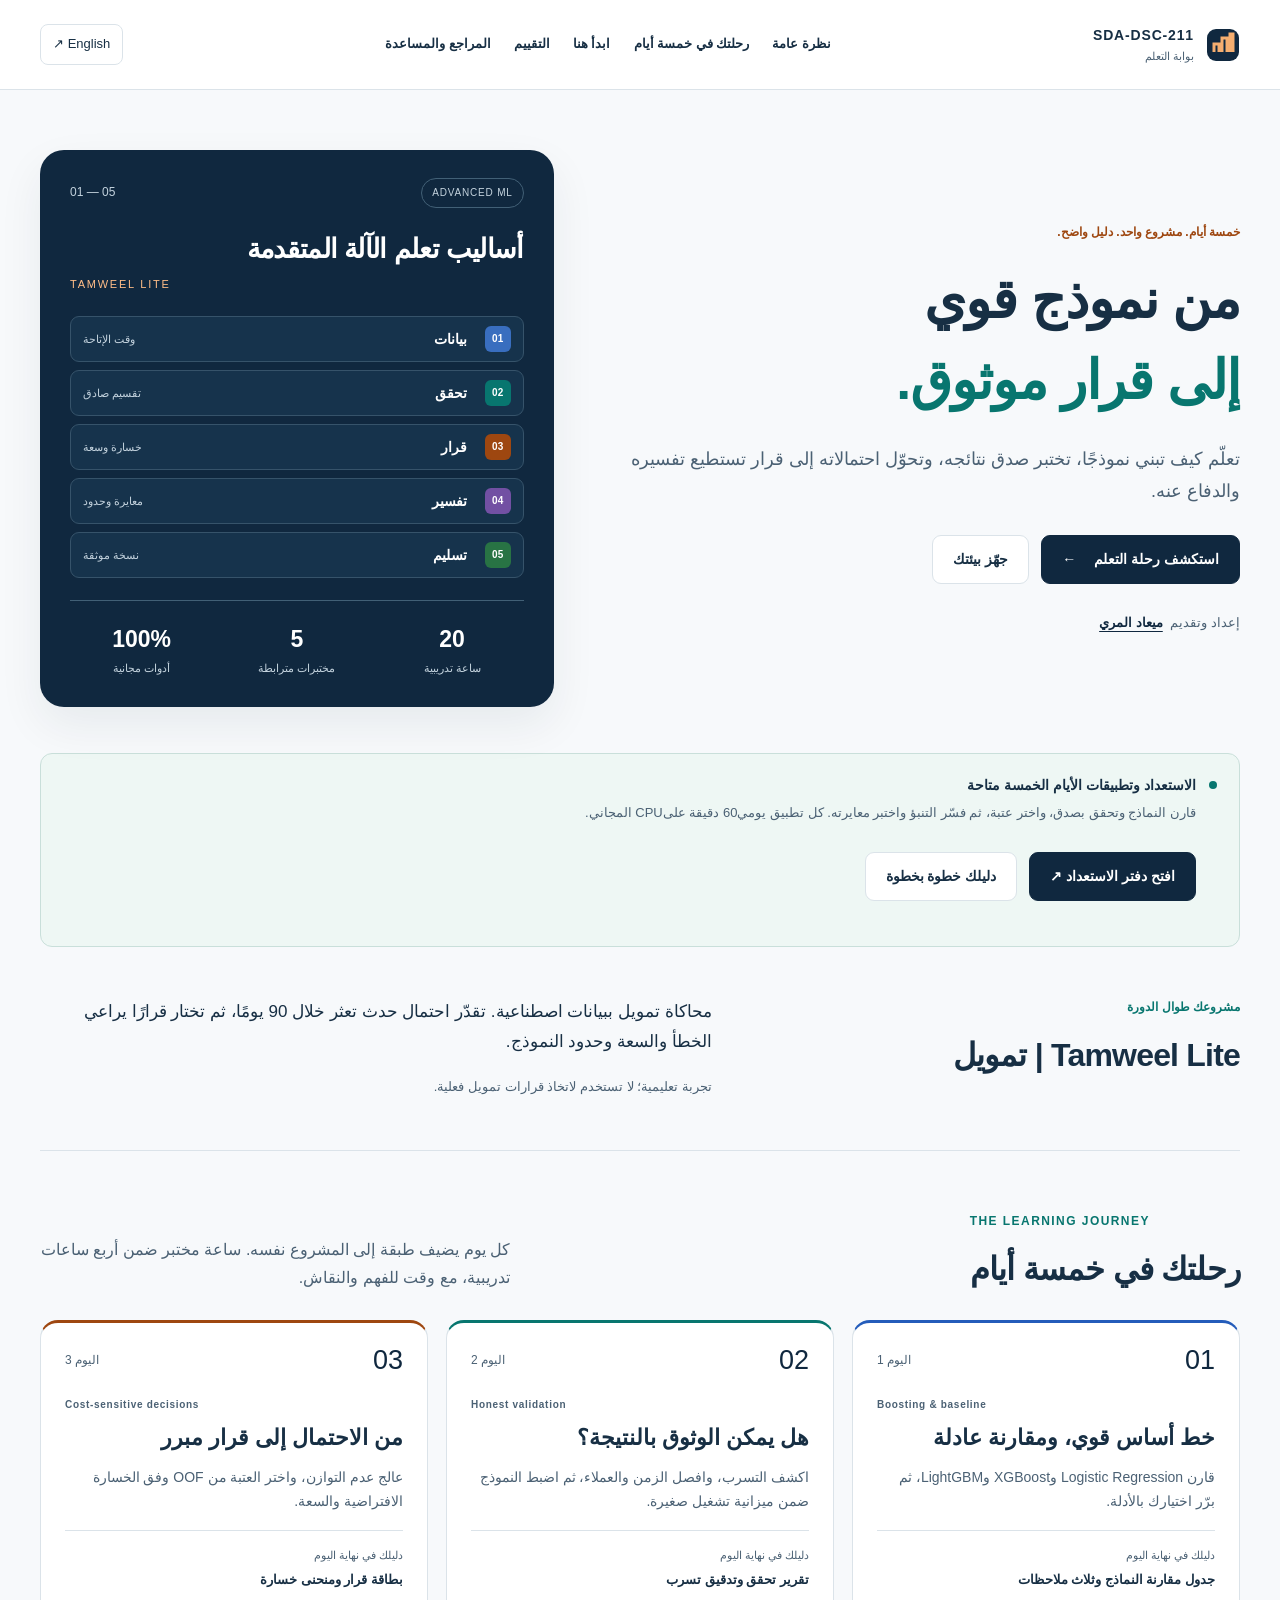
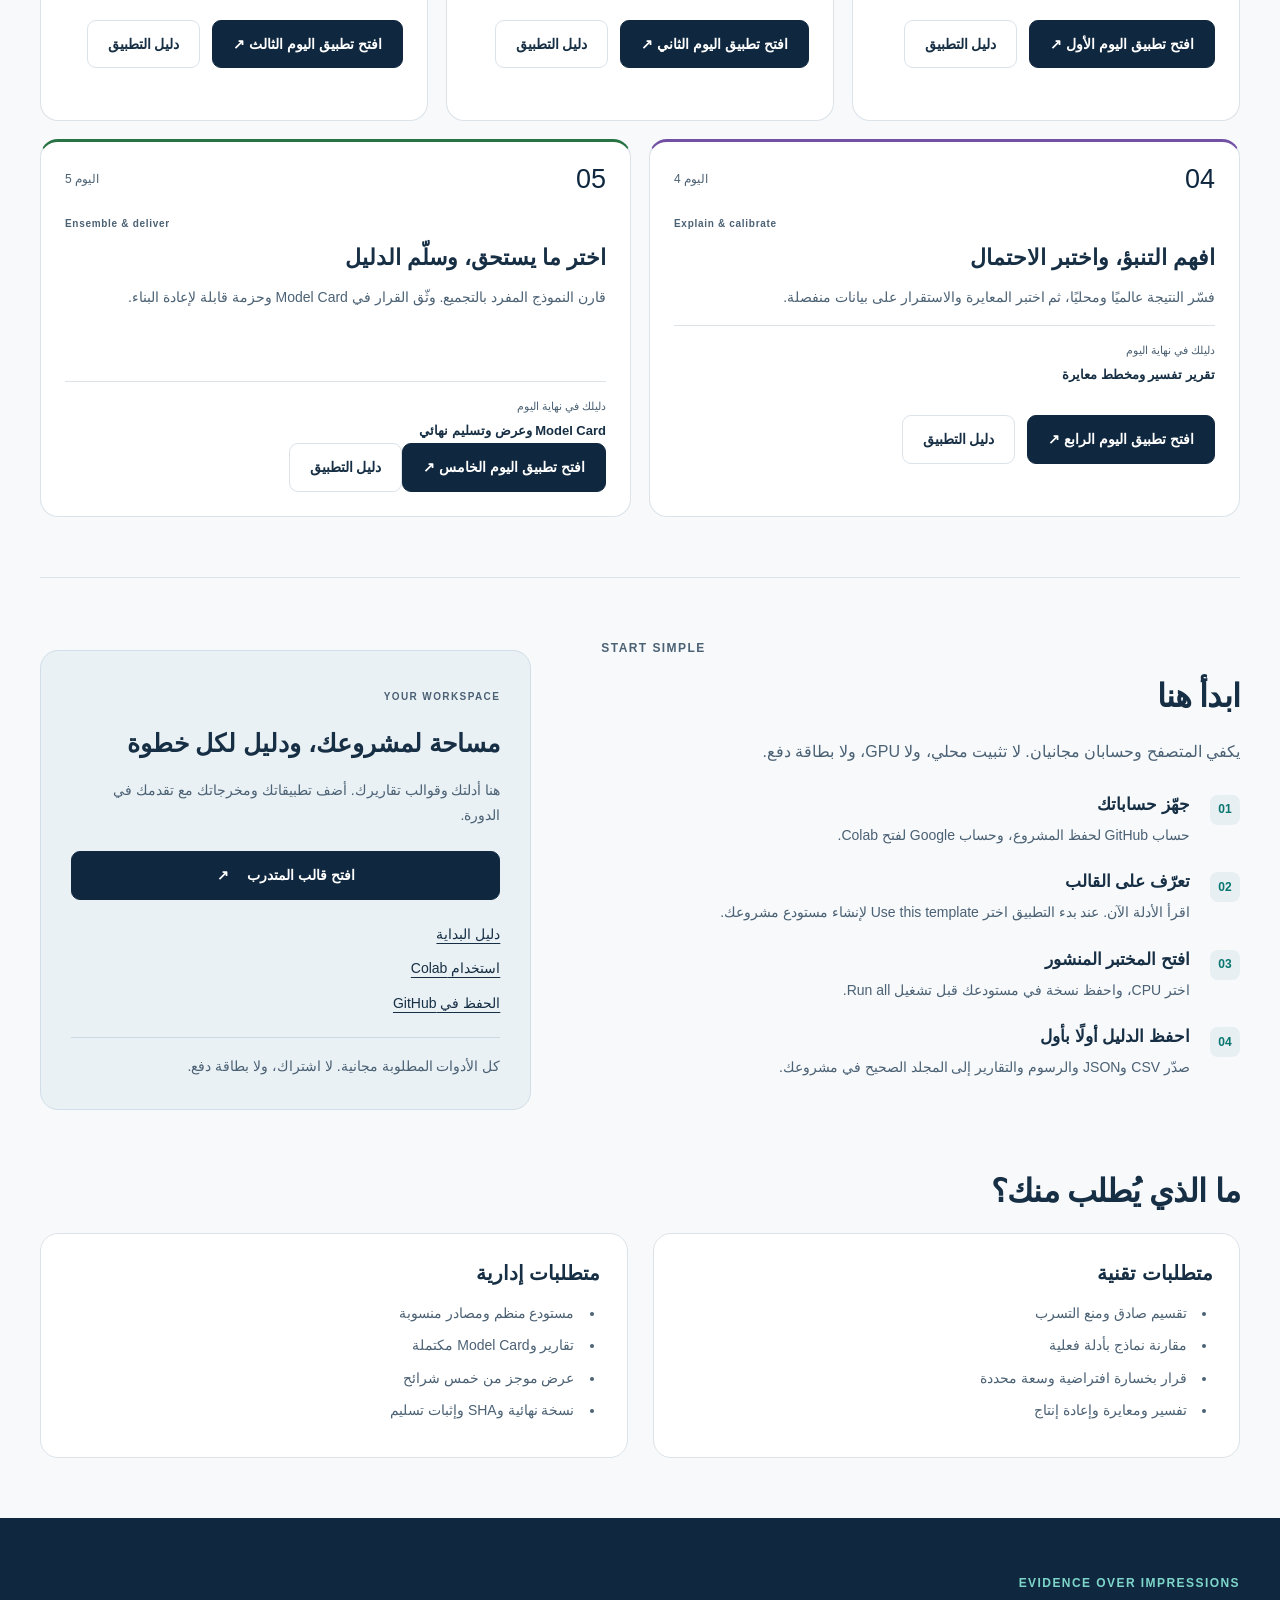
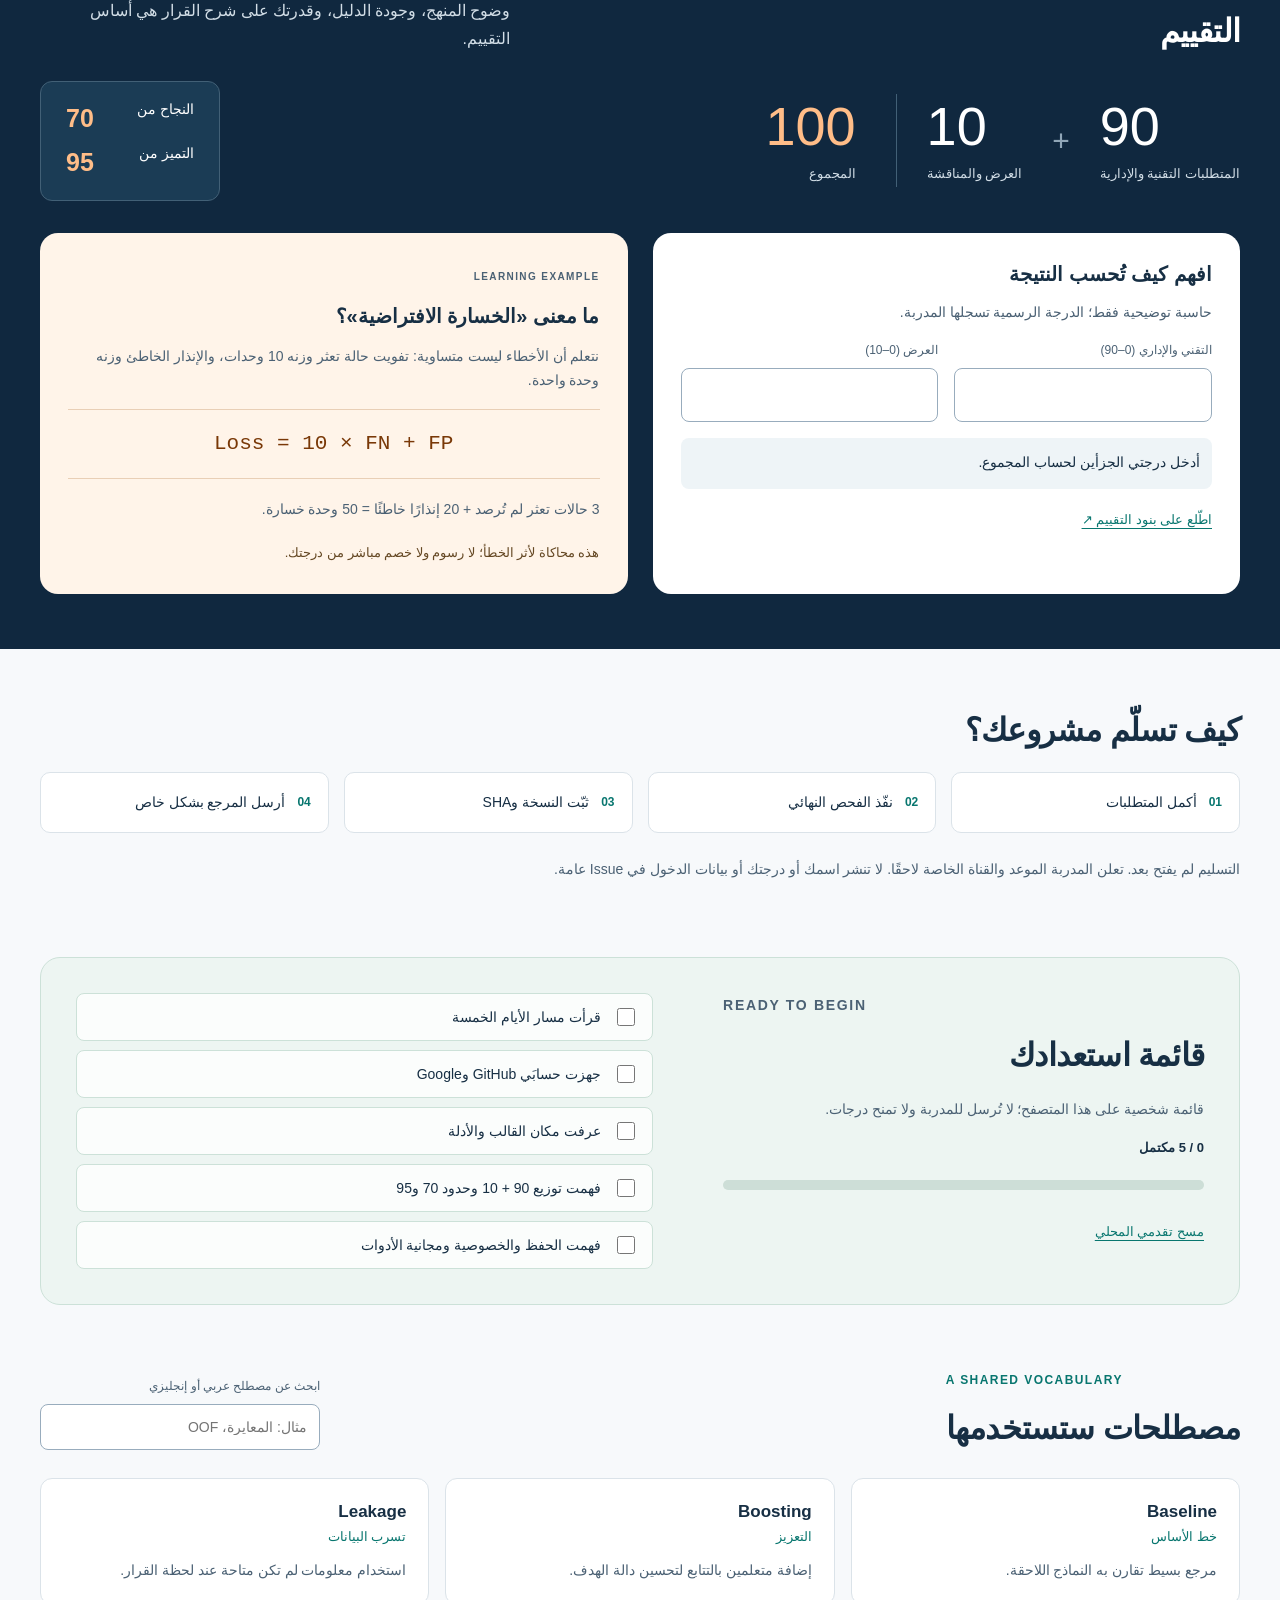
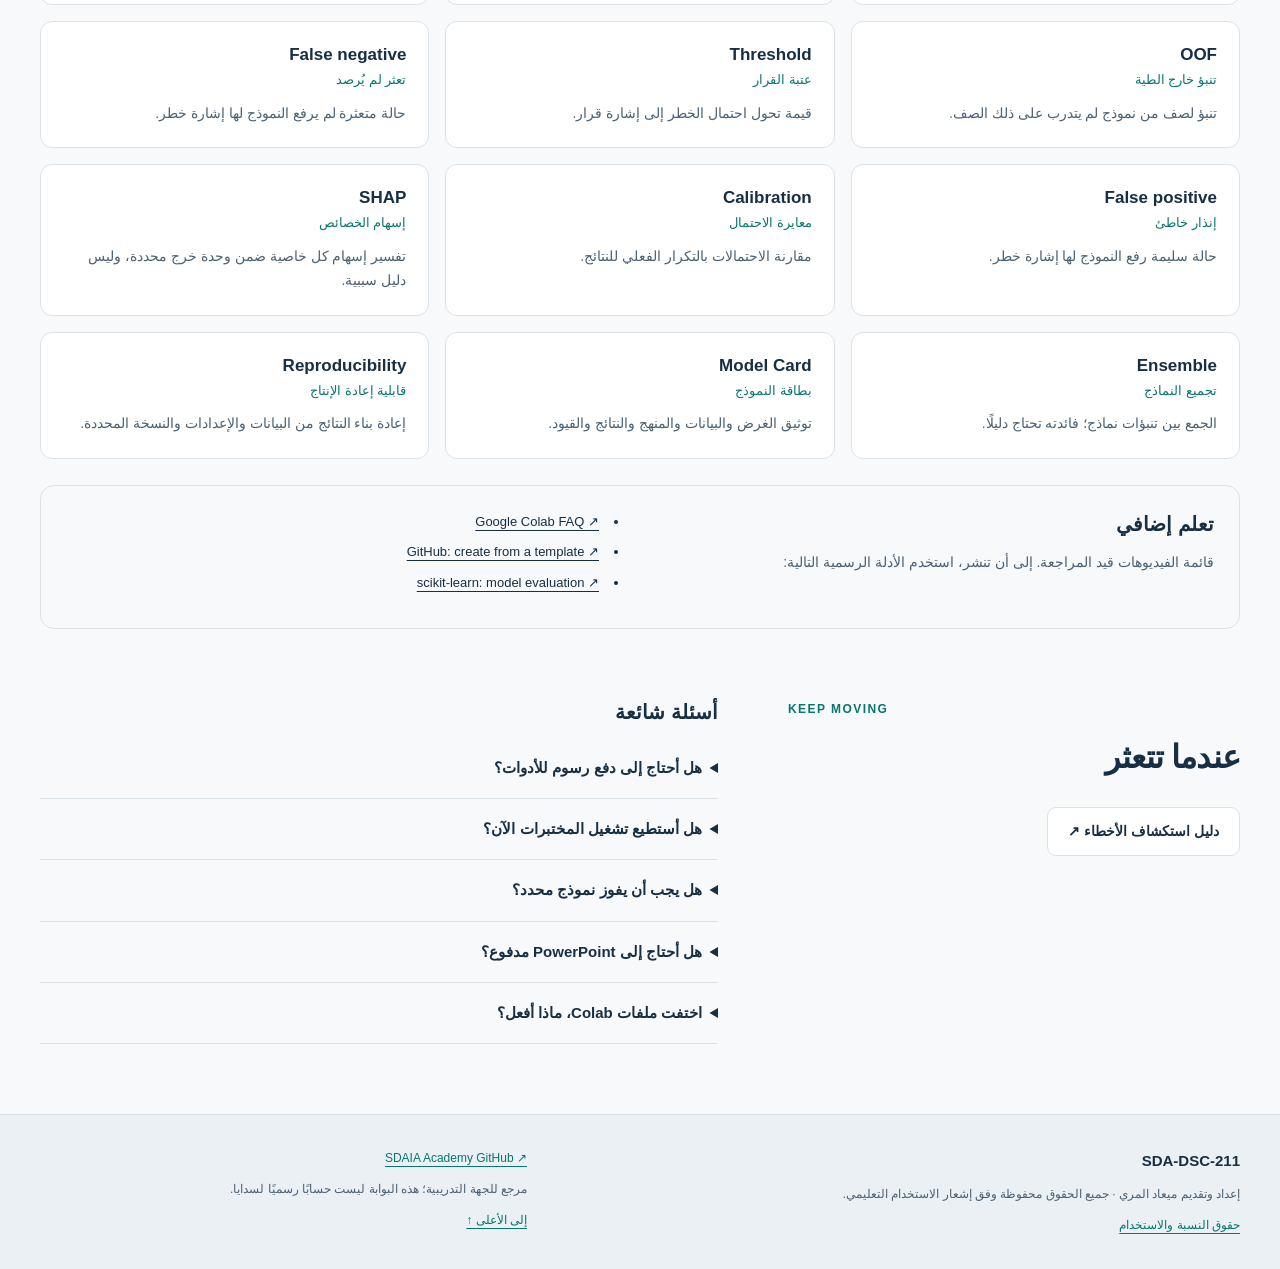
==== commit 6ba6436c: "Open Day 5 ensemble lab and final project resources" ====
--- a/ar.html
+++ b/ar.html
@@ -3,14 +3,14 @@
 <body id="top"><a class="skip" href="#main">انتقل إلى المحتوى</a><header class="topbar"><a class="brand" href="#overview" aria-label="SDA-DSC-211"><svg width="34" height="34" viewBox="0 0 34 34" aria-hidden="true"><rect x="1" y="1" width="32" height="32" rx="9" fill="#10283f"/><path d="M8 24V16h5v8m3 0V10h5v14m3 0V6h3v18" stroke="#f5ae70" stroke-width="3" fill="none"/></svg><span><strong dir="ltr">SDA-DSC-211</strong><small>بوابة التعلم</small></span></a><nav class="desktop-nav" aria-label="التنقل الرئيسي"><a href="#overview">نظرة عامة</a><a href="#journey">رحلتك في خمسة أيام</a><a href="#start">ابدأ هنا</a><a href="#assessment">التقييم</a><a href="#resources">المراجع والمساعدة</a></nav><a class="language" lang="en" href="en.html" data-language>English <span aria-hidden="true">↗</span></a></header>
 <nav class="mobile-nav" aria-label="أقسام الدورة"><a href="#overview">نظرة عامة</a><a href="#journey">رحلتك في خمسة أيام</a><a href="#start">ابدأ هنا</a><a href="#assessment">التقييم</a><a href="#resources">المراجع والمساعدة</a></nav>
 <main id="main"><section class="hero section" id="overview"><div class="hero-copy"><p class="eyebrow accent">خمسة أيام. مشروع واحد. دليل واضح.</p><h1>من نموذج قوي<br><em>إلى قرار موثوق.</em></h1><p class="hero-lead">تعلّم كيف تبني نموذجًا، تختبر صدق نتائجه، وتحوّل احتمالاته إلى قرار تستطيع تفسيره والدفاع عنه.</p><div class="actions"><a class="button primary" href="#journey">استكشف رحلة التعلم <span aria-hidden="true">←</span></a><a class="button secondary" href="#start">جهّز بيئتك</a></div><p class="trainer">إعداد وتقديم <a href="https://github.com/almiyead-rgb">ميعاد المري</a></p></div><aside class="hero-panel" aria-label="أساليب تعلم الآلة المتقدمة"><div class="panel-heading"><span class="mini-pill" dir="ltr">ADVANCED ML</span><span dir="ltr">01 — 05</span></div><h2>أساليب تعلم الآلة المتقدمة</h2><p class="panel-caption" dir="ltr">TAMWEEL LITE</p><div class="visual-flow" aria-label="كل خطوة تضيف دليلًا"><div class="flow-row"><span class="flow-dot blue" aria-hidden="true">01</span><span>بيانات</span><small>وقت الإتاحة</small></div><div class="flow-row"><span class="flow-dot teal" aria-hidden="true">02</span><span>تحقق</span><small>تقسيم صادق</small></div><div class="flow-row"><span class="flow-dot orange" aria-hidden="true">03</span><span>قرار</span><small>خسارة وسعة</small></div><div class="flow-row"><span class="flow-dot purple" aria-hidden="true">04</span><span>تفسير</span><small>معايرة وحدود</small></div><div class="flow-row"><span class="flow-dot green" aria-hidden="true">05</span><span>تسليم</span><small>نسخة موثقة</small></div></div><div class="stats"><div><strong>20</strong><span>ساعة تدريبية</span></div><div><strong>5</strong><span>مختبرات مترابطة</span></div><div><strong>100%</strong><span>أدوات مجانية</span></div></div></aside></section>
-<div class="release-note section"><span class="status-dot" aria-hidden="true"></span><div><strong>الاستعداد وتطبيقات الأيام الأربعة الأولى متاحة</strong><p>قارن النماذج وتحقق بصدق، واختر عتبة، ثم فسّر التنبؤ واختبر معايرته. كل تطبيق يومي60 دقيقة علىCPU المجاني.</p><div class="actions"><a class="button primary" href="https://colab.research.google.com/github/almiyead-rgb/sda-dsc-211-student-template/blob/main/notebooks/00_readiness_check.ipynb">افتح دفتر الاستعداد ↗</a><a class="button secondary" href="https://github.com/almiyead-rgb/sda-dsc-211-student-template/blob/main/READINESS_GUIDE.md">دليلك خطوة بخطوة</a></div></div></div>
+<div class="release-note section"><span class="status-dot" aria-hidden="true"></span><div><strong>الاستعداد وتطبيقات الأيام الخمسة متاحة</strong><p>قارن النماذج وتحقق بصدق، واختر عتبة، ثم فسّر التنبؤ واختبر معايرته. كل تطبيق يومي60 دقيقة علىCPU المجاني.</p><div class="actions"><a class="button primary" href="https://colab.research.google.com/github/almiyead-rgb/sda-dsc-211-student-template/blob/main/notebooks/00_readiness_check.ipynb">افتح دفتر الاستعداد ↗</a><a class="button secondary" href="https://github.com/almiyead-rgb/sda-dsc-211-student-template/blob/main/READINESS_GUIDE.md">دليلك خطوة بخطوة</a></div></div></div>
 <section class="section scenario" aria-labelledby="scenario-title"><div><p class="eyebrow">مشروعك طوال الدورة</p><h2 id="scenario-title">Tamweel Lite | تمويل</h2></div><div><p>محاكاة تمويل ببيانات اصطناعية. تقدّر احتمال حدث تعثر خلال 90 يومًا، ثم تختار قرارًا يراعي الخطأ والسعة وحدود النموذج.</p><small>تجربة تعليمية؛ لا تستخدم لاتخاذ قرارات تمويل فعلية.</small></div></section>
-<section class="section" id="journey"><div class="section-heading"><div><p class="eyebrow" dir="ltr">THE LEARNING JOURNEY</p><h2>رحلتك في خمسة أيام</h2></div><p>كل يوم يضيف طبقة إلى المشروع نفسه. ساعة مختبر ضمن أربع ساعات تدريبية، مع وقت للفهم والنقاش.</p></div><div class="day-grid"><article class="day-card blue" id="day-01"><div class="day-top"><span class="day-number" dir="ltr">01</span><span>اليوم 1</span></div><p class="eyebrow" lang="en" dir="ltr">Boosting & baseline</p><h3>خط أساس قوي، ومقارنة عادلة</h3><p>قارن Logistic Regression وXGBoost وLightGBM، ثم برّر اختيارك بالأدلة.</p><div class="artifact"><small>دليلك في نهاية اليوم</small><strong>جدول مقارنة النماذج وثلاث ملاحظات</strong></div><div class="actions"><a class="button primary" href="https://colab.research.google.com/github/almiyead-rgb/sda-dsc-211-student-template/blob/main/notebooks/01_baseline_boosting.ipynb">افتح تطبيق اليوم الأول ↗</a><a class="button secondary" href="https://github.com/almiyead-rgb/sda-dsc-211-student-template/blob/main/DAY1_GUIDE.md">دليل التطبيق</a></div></article><article class="day-card teal" id="day-02"><div class="day-top"><span class="day-number" dir="ltr">02</span><span>اليوم 2</span></div><p class="eyebrow" lang="en" dir="ltr">Honest validation</p><h3>هل يمكن الوثوق بالنتيجة؟</h3><p>اكشف التسرب، وافصل الزمن والعملاء، ثم اضبط النموذج ضمن ميزانية تشغيل صغيرة.</p><div class="artifact"><small>دليلك في نهاية اليوم</small><strong>تقرير تحقق وتدقيق تسرب</strong></div><div class="actions"><a class="button primary" href="https://colab.research.google.com/github/almiyead-rgb/sda-dsc-211-student-template/blob/main/notebooks/02_validation_tuning.ipynb">افتح تطبيق اليوم الثاني ↗</a><a class="button secondary" href="https://github.com/almiyead-rgb/sda-dsc-211-student-template/blob/main/DAY2_GUIDE.md">دليل التطبيق</a></div></article><article class="day-card orange" id="day-03"><div class="day-top"><span class="day-number" dir="ltr">03</span><span>اليوم 3</span></div><p class="eyebrow" lang="en" dir="ltr">Cost-sensitive decisions</p><h3>من الاحتمال إلى قرار مبرر</h3><p>عالج عدم التوازن، واختر العتبة من OOF وفق الخسارة الافتراضية والسعة.</p><div class="artifact"><small>دليلك في نهاية اليوم</small><strong>بطاقة قرار ومنحنى خسارة</strong></div><div class="actions"><a class="button primary" href="https://colab.research.google.com/github/almiyead-rgb/sda-dsc-211-student-template/blob/main/notebooks/03_cost_sensitive_decision.ipynb">افتح تطبيق اليوم الثالث ↗</a><a class="button secondary" href="https://github.com/almiyead-rgb/sda-dsc-211-student-template/blob/main/DAY3_GUIDE.md">دليل التطبيق</a></div></article><article class="day-card purple" id="day-04"><div class="day-top"><span class="day-number" dir="ltr">04</span><span>اليوم 4</span></div><p class="eyebrow" lang="en" dir="ltr">Explain & calibrate</p><h3>افهم التنبؤ، واختبر الاحتمال</h3><p>فسّر النتيجة عالميًا ومحليًا، ثم اختبر المعايرة والاستقرار على بيانات منفصلة.</p><div class="artifact"><small>دليلك في نهاية اليوم</small><strong>تقرير تفسير ومخطط معايرة</strong></div><div class="actions"><a class="button primary" href="https://colab.research.google.com/github/almiyead-rgb/sda-dsc-211-student-template/blob/main/notebooks/04_explain_calibrate.ipynb">افتح تطبيق اليوم الرابع ↗</a><a class="button secondary" href="https://github.com/almiyead-rgb/sda-dsc-211-student-template/blob/main/DAY4_GUIDE.md">دليل التطبيق</a></div></article><article class="day-card green" id="day-05"><div class="day-top"><span class="day-number" dir="ltr">05</span><span>اليوم 5</span></div><p class="eyebrow" lang="en" dir="ltr">Ensemble & deliver</p><h3>اختر ما يستحق، وسلّم الدليل</h3><p>قارن النموذج المفرد بالتجميع. وثّق القرار في Model Card وحزمة قابلة لإعادة البناء.</p><div class="artifact"><small>دليلك في نهاية اليوم</small><strong>Model Card وعرض وتسليم نهائي</strong></div><p class="pending"><span aria-hidden="true">◷</span> رابط التطبيق سيتاح لاحقًا</p></article></div></section>
+<section class="section" id="journey"><div class="section-heading"><div><p class="eyebrow" dir="ltr">THE LEARNING JOURNEY</p><h2>رحلتك في خمسة أيام</h2></div><p>كل يوم يضيف طبقة إلى المشروع نفسه. ساعة مختبر ضمن أربع ساعات تدريبية، مع وقت للفهم والنقاش.</p></div><div class="day-grid"><article class="day-card blue" id="day-01"><div class="day-top"><span class="day-number" dir="ltr">01</span><span>اليوم 1</span></div><p class="eyebrow" lang="en" dir="ltr">Boosting & baseline</p><h3>خط أساس قوي، ومقارنة عادلة</h3><p>قارن Logistic Regression وXGBoost وLightGBM، ثم برّر اختيارك بالأدلة.</p><div class="artifact"><small>دليلك في نهاية اليوم</small><strong>جدول مقارنة النماذج وثلاث ملاحظات</strong></div><div class="actions"><a class="button primary" href="https://colab.research.google.com/github/almiyead-rgb/sda-dsc-211-student-template/blob/main/notebooks/01_baseline_boosting.ipynb">افتح تطبيق اليوم الأول ↗</a><a class="button secondary" href="https://github.com/almiyead-rgb/sda-dsc-211-student-template/blob/main/DAY1_GUIDE.md">دليل التطبيق</a></div></article><article class="day-card teal" id="day-02"><div class="day-top"><span class="day-number" dir="ltr">02</span><span>اليوم 2</span></div><p class="eyebrow" lang="en" dir="ltr">Honest validation</p><h3>هل يمكن الوثوق بالنتيجة؟</h3><p>اكشف التسرب، وافصل الزمن والعملاء، ثم اضبط النموذج ضمن ميزانية تشغيل صغيرة.</p><div class="artifact"><small>دليلك في نهاية اليوم</small><strong>تقرير تحقق وتدقيق تسرب</strong></div><div class="actions"><a class="button primary" href="https://colab.research.google.com/github/almiyead-rgb/sda-dsc-211-student-template/blob/main/notebooks/02_validation_tuning.ipynb">افتح تطبيق اليوم الثاني ↗</a><a class="button secondary" href="https://github.com/almiyead-rgb/sda-dsc-211-student-template/blob/main/DAY2_GUIDE.md">دليل التطبيق</a></div></article><article class="day-card orange" id="day-03"><div class="day-top"><span class="day-number" dir="ltr">03</span><span>اليوم 3</span></div><p class="eyebrow" lang="en" dir="ltr">Cost-sensitive decisions</p><h3>من الاحتمال إلى قرار مبرر</h3><p>عالج عدم التوازن، واختر العتبة من OOF وفق الخسارة الافتراضية والسعة.</p><div class="artifact"><small>دليلك في نهاية اليوم</small><strong>بطاقة قرار ومنحنى خسارة</strong></div><div class="actions"><a class="button primary" href="https://colab.research.google.com/github/almiyead-rgb/sda-dsc-211-student-template/blob/main/notebooks/03_cost_sensitive_decision.ipynb">افتح تطبيق اليوم الثالث ↗</a><a class="button secondary" href="https://github.com/almiyead-rgb/sda-dsc-211-student-template/blob/main/DAY3_GUIDE.md">دليل التطبيق</a></div></article><article class="day-card purple" id="day-04"><div class="day-top"><span class="day-number" dir="ltr">04</span><span>اليوم 4</span></div><p class="eyebrow" lang="en" dir="ltr">Explain & calibrate</p><h3>افهم التنبؤ، واختبر الاحتمال</h3><p>فسّر النتيجة عالميًا ومحليًا، ثم اختبر المعايرة والاستقرار على بيانات منفصلة.</p><div class="artifact"><small>دليلك في نهاية اليوم</small><strong>تقرير تفسير ومخطط معايرة</strong></div><div class="actions"><a class="button primary" href="https://colab.research.google.com/github/almiyead-rgb/sda-dsc-211-student-template/blob/main/notebooks/04_explain_calibrate.ipynb">افتح تطبيق اليوم الرابع ↗</a><a class="button secondary" href="https://github.com/almiyead-rgb/sda-dsc-211-student-template/blob/main/DAY4_GUIDE.md">دليل التطبيق</a></div></article><article class="day-card green" id="day-05"><div class="day-top"><span class="day-number" dir="ltr">05</span><span>اليوم 5</span></div><p class="eyebrow" lang="en" dir="ltr">Ensemble & deliver</p><h3>اختر ما يستحق، وسلّم الدليل</h3><p>قارن النموذج المفرد بالتجميع. وثّق القرار في Model Card وحزمة قابلة لإعادة البناء.</p><div class="artifact"><small>دليلك في نهاية اليوم</small><strong>Model Card وعرض وتسليم نهائي</strong></div><div class="hero-actions"><a class="button primary" href="https://colab.research.google.com/github/almiyead-rgb/sda-dsc-211-student-template/blob/main/notebooks/05_final_model.ipynb">افتح تطبيق اليوم الخامس ↗</a><a class="button secondary" href="https://github.com/almiyead-rgb/sda-dsc-211-student-template/blob/main/DAY5_GUIDE.md">دليل التطبيق</a></div></article></div></section>
 <section class="section start-grid" id="start"><div><p class="eyebrow" dir="ltr">START SIMPLE</p><h2>ابدأ هنا</h2><p>يكفي المتصفح وحسابان مجانيان. لا تثبيت محلي، ولا GPU، ولا بطاقة دفع.</p><ol class="steps-list"><li><h3>جهّز حساباتك</h3><p>حساب GitHub لحفظ المشروع، وحساب Google لفتح Colab.</p></li><li><h3>تعرّف على القالب</h3><p>اقرأ الأدلة الآن. عند بدء التطبيق اختر Use this template لإنشاء مستودع مشروعك.</p></li><li><h3>افتح المختبر المنشور</h3><p>اختر CPU، واحفظ نسخة في مستودعك قبل تشغيل Run all.</p></li><li><h3>احفظ الدليل أولًا بأول</h3><p>صدّر CSV وJSON والرسوم والتقارير إلى المجلد الصحيح في مشروعك.</p></li></ol></div><aside class="start-panel"><span class="tiny-label" dir="ltr">YOUR WORKSPACE</span><h3>مساحة لمشروعك، ودليل لكل خطوة</h3><p>هنا أدلتك وقوالب تقاريرك. أضف تطبيقاتك ومخرجاتك مع تقدمك في الدورة.</p><a class="button primary" href="https://github.com/almiyead-rgb/sda-dsc-211-student-template">افتح قالب المتدرب <span aria-hidden="true">↗</span></a><div class="guide-links"><a href="https://github.com/almiyead-rgb/sda-dsc-211-student-template/blob/main/START_HERE.md">دليل البداية</a><a href="https://github.com/almiyead-rgb/sda-dsc-211-student-template/blob/main/COLAB_GUIDE.md">استخدام Colab</a><a href="https://github.com/almiyead-rgb/sda-dsc-211-student-template/blob/main/GITHUB_GUIDE.md">الحفظ في GitHub</a></div><p class="free-note">كل الأدوات المطلوبة مجانية. لا اشتراك، ولا بطاقة دفع.</p></aside></section>
 <section class="section"><h2>ما الذي يُطلب منك؟</h2><div class="two-grid requirements"><article><h3>متطلبات تقنية</h3><ul><li>تقسيم صادق ومنع التسرب</li><li>مقارنة نماذج بأدلة فعلية</li><li>قرار بخسارة افتراضية وسعة محددة</li><li>تفسير ومعايرة وإعادة إنتاج</li></ul></article><article><h3>متطلبات إدارية</h3><ul><li>مستودع منظم ومصادر منسوبة</li><li>تقارير وModel Card مكتملة</li><li>عرض موجز من خمس شرائح</li><li>نسخة نهائية وSHA وإثبات تسليم</li></ul></article></div></section>
 <section class="assessment-band" id="assessment"><div class="section"><div class="section-heading"><div><p class="eyebrow" dir="ltr">EVIDENCE OVER IMPRESSIONS</p><h2>التقييم</h2></div><p>وضوح المنهج، وجودة الدليل، وقدرتك على شرح القرار هي أساس التقييم.</p></div><div class="score-grid"><div class="score-main"><div class="score-piece"><strong>90</strong><span>المتطلبات التقنية والإدارية</span></div><span class="plus" aria-hidden="true">+</span><div class="score-piece"><strong>10</strong><span>العرض والمناقشة</span></div><div class="score-total"><strong>100</strong><span>المجموع</span></div></div><div class="thresholds"><p>النجاح من <strong>70</strong></p><p>التميز من <strong>95</strong></p></div></div><div class="two-grid"><form class="calculator" id="grade-calculator" novalidate><h3>افهم كيف تُحسب النتيجة</h3><p>حاسبة توضيحية فقط؛ الدرجة الرسمية تسجلها المدربة.</p><div class="input-grid"><label>التقني والإداري (0–90)<input id="technical-score" name="technical" type="number" min="0" max="90" step="0.01" inputmode="decimal" autocomplete="off" aria-describedby="grade-result"></label><label>العرض (0–10)<input id="presentation-score" name="presentation" type="number" min="0" max="10" step="0.01" inputmode="decimal" autocomplete="off" aria-describedby="grade-result"></label></div><output id="grade-result" aria-live="polite">أدخل درجتي الجزأين لحساب المجموع.</output><a href="https://github.com/almiyead-rgb/sda-dsc-211-student-template/blob/main/RUBRIC.md">اطّلع على بنود التقييم ↗</a></form><article class="loss-card"><span class="tiny-label" dir="ltr">LEARNING EXAMPLE</span><h3>ما معنى «الخسارة الافتراضية»؟</h3><p>نتعلم أن الأخطاء ليست متساوية: تفويت حالة تعثر وزنه 10 وحدات، والإنذار الخاطئ وزنه وحدة واحدة.</p><div class="formula" dir="ltr">Loss = 10 × FN + FP</div><p>3 حالات تعثر لم تُرصد + 20 إنذارًا خاطئًا = 50 وحدة خسارة.</p><small>هذه محاكاة لأثر الخطأ؛ لا رسوم ولا خصم مباشر من درجتك.</small></article></div></div></section>
 <section class="section" aria-labelledby="submission-title"><h2 id="submission-title">كيف تسلّم مشروعك؟</h2><ol class="submission-flow"><li><span>01</span>أكمل المتطلبات</li><li><span>02</span>نفّذ الفحص النهائي</li><li><span>03</span>ثبّت النسخة وSHA</li><li><span>04</span>أرسل المرجع بشكل خاص</li></ol><p class="muted">التسليم لم يفتح بعد. تعلن المدربة الموعد والقناة الخاصة لاحقًا. لا تنشر اسمك أو درجتك أو بيانات الدخول في Issue عامة.</p></section>
 <section class="section readiness"><div><p class="eyebrow" dir="ltr">READY TO BEGIN</p><h2>قائمة استعدادك</h2><p>قائمة شخصية على هذا المتصفح؛ لا تُرسل للمدربة ولا تمنح درجات.</p><div class="progress-heading"><strong id="progress-text" aria-live="polite">0 / 5 مكتمل</strong></div><progress aria-label="تقدم قائمة الاستعداد" id="readiness-progress" max="5" value="0">0 / 5</progress><p id="storage-note" class="small" hidden></p><button class="text-button" id="reset-progress" type="button">مسح تقدمي المحلي</button></div><div class="checklist"><label class="check-row"><input type="checkbox" data-check="ready-0"><span>قرأت مسار الأيام الخمسة</span></label><label class="check-row"><input type="checkbox" data-check="ready-1"><span>جهزت حسابَي GitHub وGoogle</span></label><label class="check-row"><input type="checkbox" data-check="ready-2"><span>عرفت مكان القالب والأدلة</span></label><label class="check-row"><input type="checkbox" data-check="ready-3"><span>فهمت توزيع 90 + 10 وحدود 70 و95</span></label><label class="check-row"><input type="checkbox" data-check="ready-4"><span>فهمت الحفظ والخصوصية ومجانية الأدوات</span></label></div></section>
 <section class="section" id="resources"><div class="section-heading"><div><p class="eyebrow" dir="ltr">A SHARED VOCABULARY</p><h2>مصطلحات ستستخدمها</h2></div><label class="search-label">ابحث عن مصطلح عربي أو إنجليزي<input id="term-search" type="search" placeholder="مثال: المعايرة، OOF" autocomplete="off"></label></div><div class="term-grid"><article class="term" data-term data-search="Baseline خط الأساس مرجع بسيط تقارن به النماذج اللاحقة. A simple reference used to compare later models."><h3><span lang="en" dir="ltr">Baseline</span><small>خط الأساس</small></h3><p>مرجع بسيط تقارن به النماذج اللاحقة.</p></article><article class="term" data-term data-search="Boosting التعزيز إضافة متعلمين بالتتابع لتحسين دالة الهدف. Sequentially adding learners to improve an objective."><h3><span lang="en" dir="ltr">Boosting</span><small>التعزيز</small></h3><p>إضافة متعلمين بالتتابع لتحسين دالة الهدف.</p></article><article class="term" data-term data-search="Leakage تسرب البيانات استخدام معلومات لم تكن متاحة عند لحظة القرار. Using information unavailable at decision time."><h3><span lang="en" dir="ltr">Leakage</span><small>تسرب البيانات</small></h3><p>استخدام معلومات لم تكن متاحة عند لحظة القرار.</p></article><article class="term" data-term data-search="OOF تنبؤ خارج الطية تنبؤ لصف من نموذج لم يتدرب على ذلك الصف. A prediction from a model not trained on that row."><h3><span lang="en" dir="ltr">OOF</span><small>تنبؤ خارج الطية</small></h3><p>تنبؤ لصف من نموذج لم يتدرب على ذلك الصف.</p></article><article class="term" data-term data-search="Threshold عتبة القرار قيمة تحول احتمال الخطر إلى إشارة قرار. A cutoff that turns risk probability into a decision flag."><h3><span lang="en" dir="ltr">Threshold</span><small>عتبة القرار</small></h3><p>قيمة تحول احتمال الخطر إلى إشارة قرار.</p></article><article class="term" data-term data-search="False negative تعثر لم يُرصد حالة متعثرة لم يرفع النموذج لها إشارة خطر. A default case that the model did not flag."><h3><span lang="en" dir="ltr">False negative</span><small>تعثر لم يُرصد</small></h3><p>حالة متعثرة لم يرفع النموذج لها إشارة خطر.</p></article><article class="term" data-term data-search="False positive إنذار خاطئ حالة سليمة رفع النموذج لها إشارة خطر. A non-default case that the model flagged."><h3><span lang="en" dir="ltr">False positive</span><small>إنذار خاطئ</small></h3><p>حالة سليمة رفع النموذج لها إشارة خطر.</p></article><article class="term" data-term data-search="Calibration معايرة الاحتمال مقارنة الاحتمالات بالتكرار الفعلي للنتائج. Comparing predicted probabilities with observed frequencies."><h3><span lang="en" dir="ltr">Calibration</span><small>معايرة الاحتمال</small></h3><p>مقارنة الاحتمالات بالتكرار الفعلي للنتائج.</p></article><article class="term" data-term data-search="SHAP إسهام الخصائص تفسير إسهام كل خاصية ضمن وحدة خرج محددة، وليس دليل سببية. Feature contributions in a defined output space, not proof of causality."><h3><span lang="en" dir="ltr">SHAP</span><small>إسهام الخصائص</small></h3><p>تفسير إسهام كل خاصية ضمن وحدة خرج محددة، وليس دليل سببية.</p></article><article class="term" data-term data-search="Ensemble تجميع النماذج الجمع بين تنبؤات نماذج؛ فائدته تحتاج دليلًا. Combining model predictions; the benefit needs evidence."><h3><span lang="en" dir="ltr">Ensemble</span><small>تجميع النماذج</small></h3><p>الجمع بين تنبؤات نماذج؛ فائدته تحتاج دليلًا.</p></article><article class="term" data-term data-search="Model Card بطاقة النموذج توثيق الغرض والبيانات والمنهج والنتائج والقيود. Documentation of purpose, data, method, results and limits."><h3><span lang="en" dir="ltr">Model Card</span><small>بطاقة النموذج</small></h3><p>توثيق الغرض والبيانات والمنهج والنتائج والقيود.</p></article><article class="term" data-term data-search="Reproducibility قابلية إعادة الإنتاج إعادة بناء النتائج من البيانات والإعدادات والنسخة المحددة. Rebuilding results from specified data, settings and code version."><h3><span lang="en" dir="ltr">Reproducibility</span><small>قابلية إعادة الإنتاج</small></h3><p>إعادة بناء النتائج من البيانات والإعدادات والنسخة المحددة.</p></article></div><p id="no-results" role="status" hidden>لا توجد مصطلحات مطابقة. جرّب كلمة أخرى.</p><aside class="resource-strip"><div><h3>تعلم إضافي</h3><p>قائمة الفيديوهات قيد المراجعة. إلى أن تنشر، استخدم الأدلة الرسمية التالية:</p></div><ul><li><a href="https://research.google.com/colaboratory/faq.html" lang="en" dir="ltr">Google Colab FAQ ↗</a></li><li><a href="https://docs.github.com/en/repositories/creating-and-managing-repositories/creating-a-repository-from-a-template" lang="en" dir="ltr">GitHub: create from a template ↗</a></li><li><a href="https://scikit-learn.org/stable/modules/model_evaluation.html" lang="en" dir="ltr">scikit-learn: model evaluation ↗</a></li></ul></aside></section>
-<section class="section help-grid"><div><p class="eyebrow" dir="ltr">KEEP MOVING</p><h2>عندما تتعثر</h2><a class="button secondary" href="https://github.com/almiyead-rgb/sda-dsc-211-student-template/blob/main/TROUBLESHOOTING.md">دليل استكشاف الأخطاء ↗</a></div><div><h3>أسئلة شائعة</h3><details><summary>هل أحتاج إلى دفع رسوم للأدوات؟</summary><p>لا. جميع الأدوات المطلوبة لها مسار مجاني. إذا وصلت إلى حدود الخدمة، احفظ عملك وأعد لاحقًا أو اتبع البديل المجاني الذي تعلنه المدربة.</p></details><details><summary>هل أستطيع تشغيل المختبرات الآن؟</summary><p>الدفاتر00 و01 و02 و03 و04 متاحة الآن. افتح تطبيقات الأيام الأربعة الأولى من بطاقاتها في رحلة التعلم؛ بقية التطبيقات تتاح تباعًا.</p></details><details><summary>هل يجب أن يفوز نموذج محدد؟</summary><p>لا. المطلوب مقارنة عادلة وتبرير مبني على النتائج. الإبقاء على نموذج مفرد قرار صالح إذا لم يضف التجميع فائدة مقنعة.</p></details><details><summary>هل أحتاج إلى PowerPoint مدفوع؟</summary><p>لا. يمكنك إعداد العرض بأي أداة مجانية وتسليمه PDF. المهم خمس شرائح واضحة وأدلة من مشروعك.</p></details><details><summary>اختفت ملفات Colab، ماذا أفعل؟</summary><p>الجلسة مؤقتة. استرجع Notebook المحفوظ وأعد تشغيل النسخة المعتمدة، ثم صدّر المخرجات. احفظ تقدمك قبل انتهاء الجلسة.</p></details></div></section>
+<section class="section help-grid"><div><p class="eyebrow" dir="ltr">KEEP MOVING</p><h2>عندما تتعثر</h2><a class="button secondary" href="https://github.com/almiyead-rgb/sda-dsc-211-student-template/blob/main/TROUBLESHOOTING.md">دليل استكشاف الأخطاء ↗</a></div><div><h3>أسئلة شائعة</h3><details><summary>هل أحتاج إلى دفع رسوم للأدوات؟</summary><p>لا. جميع الأدوات المطلوبة لها مسار مجاني. إذا وصلت إلى حدود الخدمة، احفظ عملك وأعد لاحقًا أو اتبع البديل المجاني الذي تعلنه المدربة.</p></details><details><summary>هل أستطيع تشغيل المختبرات الآن؟</summary><p>الدفاتر00 و01 و02 و03 و04 و05 متاحة الآن. افتح تطبيقات الأيام الخمسة من بطاقاتها في رحلة التعلم، واحفظ أدلتك في مشروعك نفسه.</p></details><details><summary>هل يجب أن يفوز نموذج محدد؟</summary><p>لا. المطلوب مقارنة عادلة وتبرير مبني على النتائج. الإبقاء على نموذج مفرد قرار صالح إذا لم يضف التجميع فائدة مقنعة.</p></details><details><summary>هل أحتاج إلى PowerPoint مدفوع؟</summary><p>لا. يمكنك إعداد العرض بأي أداة مجانية وتسليمه PDF. المهم خمس شرائح واضحة وأدلة من مشروعك.</p></details><details><summary>اختفت ملفات Colab، ماذا أفعل؟</summary><p>الجلسة مؤقتة. استرجع Notebook المحفوظ وأعد تشغيل النسخة المعتمدة، ثم صدّر المخرجات. احفظ تقدمك قبل انتهاء الجلسة.</p></details></div></section>
 </main><footer><div class="section footer-grid"><div><strong dir="ltr">SDA-DSC-211</strong><p>إعداد وتقديم ميعاد المري · جميع الحقوق محفوظة وفق إشعار الاستخدام التعليمي.</p><a href="https://github.com/almiyead-rgb/advanced-machine-learning-methods-sda-dsc-211/blob/main/NOTICE.md">حقوق النسبة والاستخدام</a></div><div><a href="https://github.com/SDAIAAcademy" lang="en" dir="ltr">SDAIA Academy GitHub ↗</a><p>مرجع للجهة التدريبية؛ هذه البوابة ليست حسابًا رسميًا لسدايا.</p><a href="#top">إلى الأعلى ↑</a></div></div></footer><script id="ui-labels" type="application/json">{"calcEmpty": "أدخل درجتي الجزأين لحساب المجموع.", "calcInvalid": "استخدم درجات ضمن الحدود، وبمنزلتين عشريتين كحد أقصى.", "calcFail": "لم يصل إلى حد النجاح", "calcPass": "ناجح", "calcDistinction": "متميز", "done": "مكتمل", "storage": "التخزين المحلي غير متاح؛ تقدمك سيبقى لهذه الزيارة فقط."}</script></body></html>
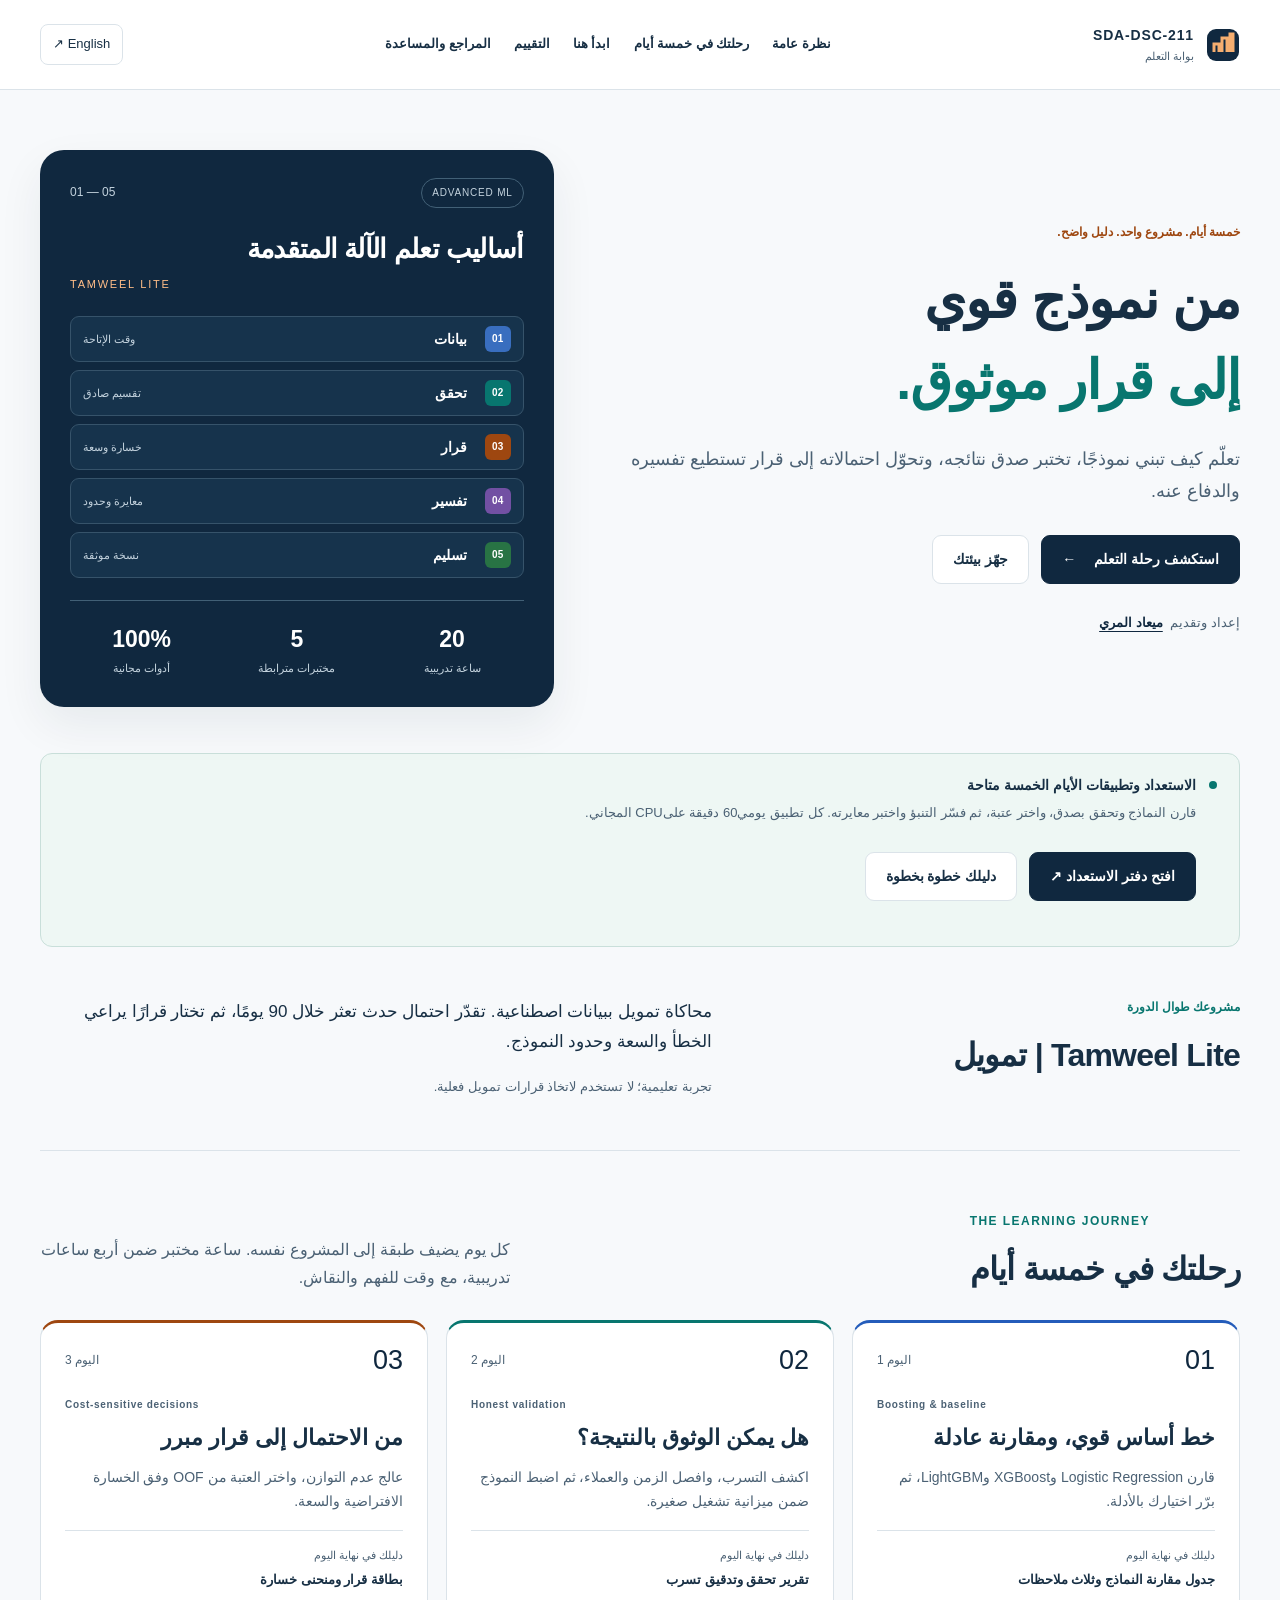
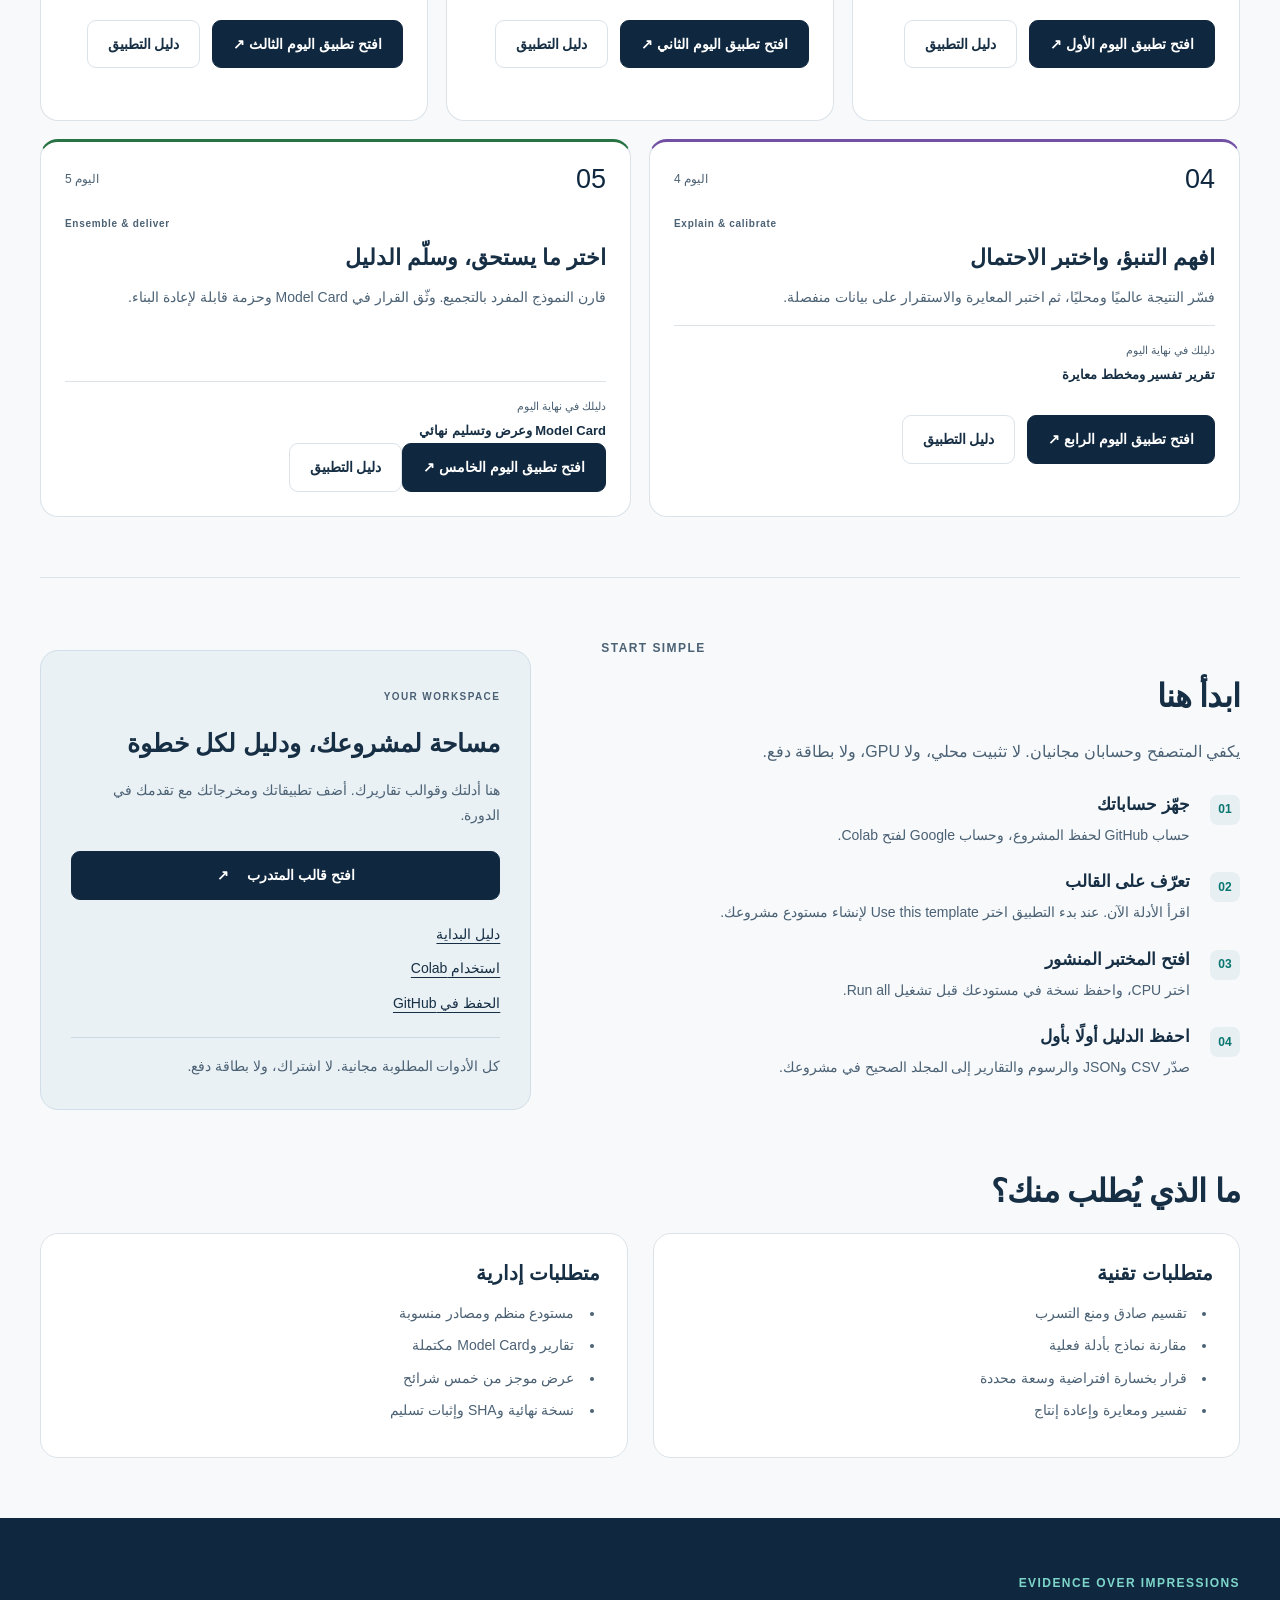
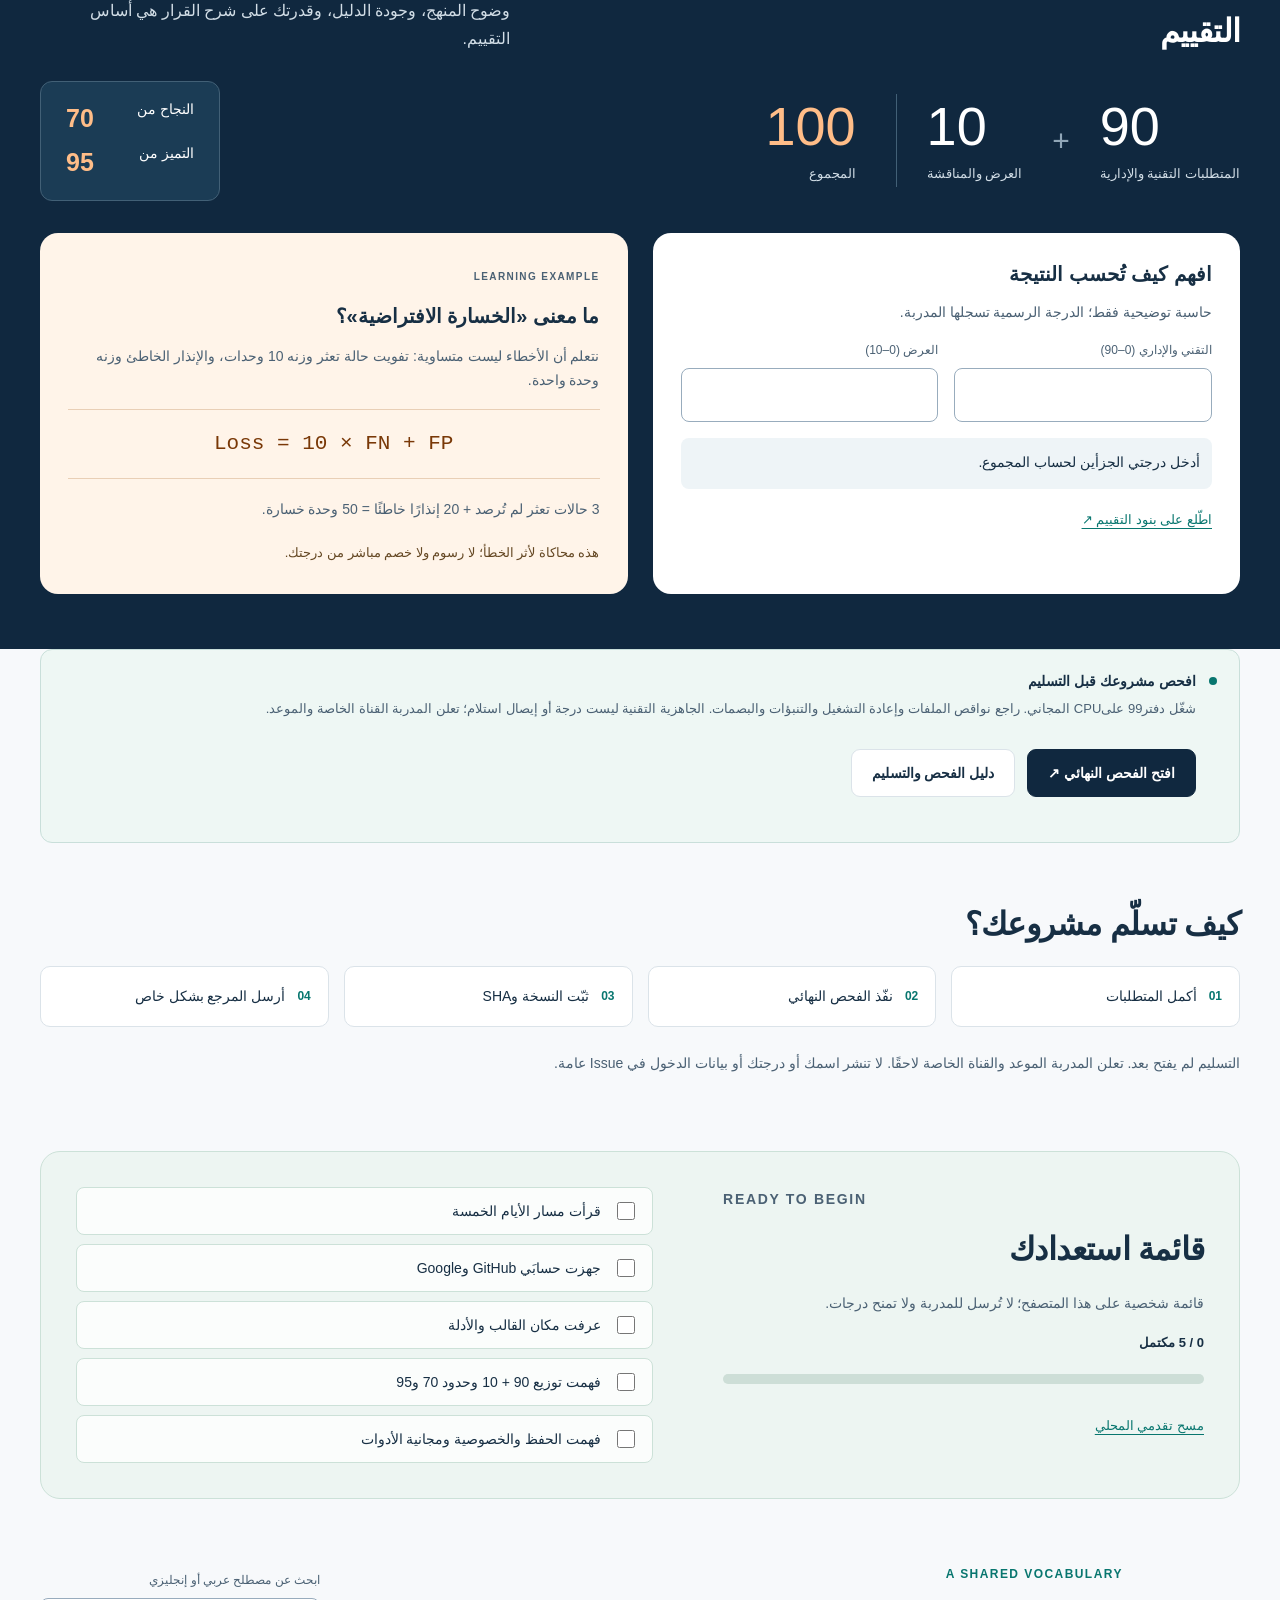
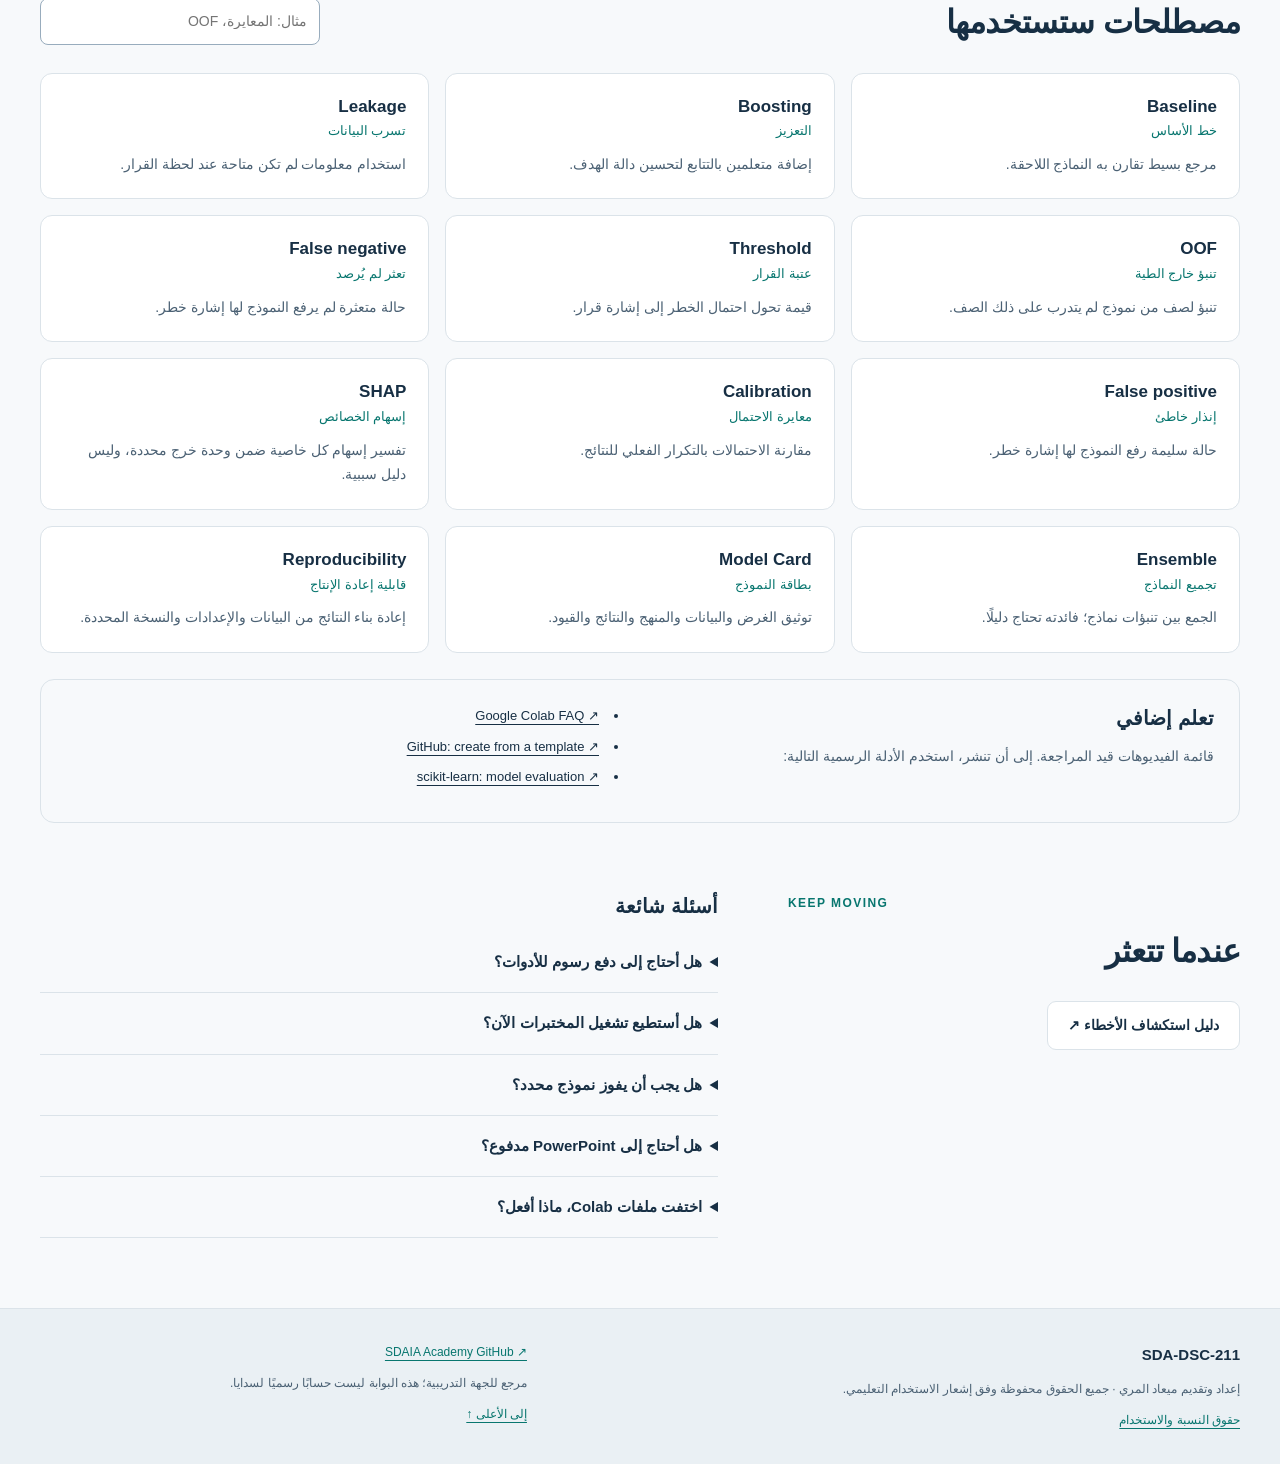
==== commit 093644a0: "Connect the learning portal to final project checks" ====
--- a/ar.html
+++ b/ar.html
@@ -9,6 +9,7 @@
 <section class="section start-grid" id="start"><div><p class="eyebrow" dir="ltr">START SIMPLE</p><h2>ابدأ هنا</h2><p>يكفي المتصفح وحسابان مجانيان. لا تثبيت محلي، ولا GPU، ولا بطاقة دفع.</p><ol class="steps-list"><li><h3>جهّز حساباتك</h3><p>حساب GitHub لحفظ المشروع، وحساب Google لفتح Colab.</p></li><li><h3>تعرّف على القالب</h3><p>اقرأ الأدلة الآن. عند بدء التطبيق اختر Use this template لإنشاء مستودع مشروعك.</p></li><li><h3>افتح المختبر المنشور</h3><p>اختر CPU، واحفظ نسخة في مستودعك قبل تشغيل Run all.</p></li><li><h3>احفظ الدليل أولًا بأول</h3><p>صدّر CSV وJSON والرسوم والتقارير إلى المجلد الصحيح في مشروعك.</p></li></ol></div><aside class="start-panel"><span class="tiny-label" dir="ltr">YOUR WORKSPACE</span><h3>مساحة لمشروعك، ودليل لكل خطوة</h3><p>هنا أدلتك وقوالب تقاريرك. أضف تطبيقاتك ومخرجاتك مع تقدمك في الدورة.</p><a class="button primary" href="https://github.com/almiyead-rgb/sda-dsc-211-student-template">افتح قالب المتدرب <span aria-hidden="true">↗</span></a><div class="guide-links"><a href="https://github.com/almiyead-rgb/sda-dsc-211-student-template/blob/main/START_HERE.md">دليل البداية</a><a href="https://github.com/almiyead-rgb/sda-dsc-211-student-template/blob/main/COLAB_GUIDE.md">استخدام Colab</a><a href="https://github.com/almiyead-rgb/sda-dsc-211-student-template/blob/main/GITHUB_GUIDE.md">الحفظ في GitHub</a></div><p class="free-note">كل الأدوات المطلوبة مجانية. لا اشتراك، ولا بطاقة دفع.</p></aside></section>
 <section class="section"><h2>ما الذي يُطلب منك؟</h2><div class="two-grid requirements"><article><h3>متطلبات تقنية</h3><ul><li>تقسيم صادق ومنع التسرب</li><li>مقارنة نماذج بأدلة فعلية</li><li>قرار بخسارة افتراضية وسعة محددة</li><li>تفسير ومعايرة وإعادة إنتاج</li></ul></article><article><h3>متطلبات إدارية</h3><ul><li>مستودع منظم ومصادر منسوبة</li><li>تقارير وModel Card مكتملة</li><li>عرض موجز من خمس شرائح</li><li>نسخة نهائية وSHA وإثبات تسليم</li></ul></article></div></section>
 <section class="assessment-band" id="assessment"><div class="section"><div class="section-heading"><div><p class="eyebrow" dir="ltr">EVIDENCE OVER IMPRESSIONS</p><h2>التقييم</h2></div><p>وضوح المنهج، وجودة الدليل، وقدرتك على شرح القرار هي أساس التقييم.</p></div><div class="score-grid"><div class="score-main"><div class="score-piece"><strong>90</strong><span>المتطلبات التقنية والإدارية</span></div><span class="plus" aria-hidden="true">+</span><div class="score-piece"><strong>10</strong><span>العرض والمناقشة</span></div><div class="score-total"><strong>100</strong><span>المجموع</span></div></div><div class="thresholds"><p>النجاح من <strong>70</strong></p><p>التميز من <strong>95</strong></p></div></div><div class="two-grid"><form class="calculator" id="grade-calculator" novalidate><h3>افهم كيف تُحسب النتيجة</h3><p>حاسبة توضيحية فقط؛ الدرجة الرسمية تسجلها المدربة.</p><div class="input-grid"><label>التقني والإداري (0–90)<input id="technical-score" name="technical" type="number" min="0" max="90" step="0.01" inputmode="decimal" autocomplete="off" aria-describedby="grade-result"></label><label>العرض (0–10)<input id="presentation-score" name="presentation" type="number" min="0" max="10" step="0.01" inputmode="decimal" autocomplete="off" aria-describedby="grade-result"></label></div><output id="grade-result" aria-live="polite">أدخل درجتي الجزأين لحساب المجموع.</output><a href="https://github.com/almiyead-rgb/sda-dsc-211-student-template/blob/main/RUBRIC.md">اطّلع على بنود التقييم ↗</a></form><article class="loss-card"><span class="tiny-label" dir="ltr">LEARNING EXAMPLE</span><h3>ما معنى «الخسارة الافتراضية»؟</h3><p>نتعلم أن الأخطاء ليست متساوية: تفويت حالة تعثر وزنه 10 وحدات، والإنذار الخاطئ وزنه وحدة واحدة.</p><div class="formula" dir="ltr">Loss = 10 × FN + FP</div><p>3 حالات تعثر لم تُرصد + 20 إنذارًا خاطئًا = 50 وحدة خسارة.</p><small>هذه محاكاة لأثر الخطأ؛ لا رسوم ولا خصم مباشر من درجتك.</small></article></div></div></section>
+<section class="release-note section" id="final-check"><span class="status-dot" aria-hidden="true"></span><div><strong>افحص مشروعك قبل التسليم</strong><p>شغّل دفتر99 علىCPU المجاني. راجع نواقص الملفات وإعادة التشغيل والتنبؤات والبصمات. الجاهزية التقنية ليست درجة أو إيصال استلام؛ تعلن المدربة القناة الخاصة والموعد.</p><div class="actions"><a class="button primary" href="https://colab.research.google.com/github/almiyead-rgb/sda-dsc-211-student-template/blob/main/notebooks/99_final_submission_check.ipynb">افتح الفحص النهائي ↗</a><a class="button secondary" href="https://github.com/almiyead-rgb/sda-dsc-211-student-template/blob/main/FINAL_CHECK_GUIDE.md">دليل الفحص والتسليم</a></div></div></section>
 <section class="section" aria-labelledby="submission-title"><h2 id="submission-title">كيف تسلّم مشروعك؟</h2><ol class="submission-flow"><li><span>01</span>أكمل المتطلبات</li><li><span>02</span>نفّذ الفحص النهائي</li><li><span>03</span>ثبّت النسخة وSHA</li><li><span>04</span>أرسل المرجع بشكل خاص</li></ol><p class="muted">التسليم لم يفتح بعد. تعلن المدربة الموعد والقناة الخاصة لاحقًا. لا تنشر اسمك أو درجتك أو بيانات الدخول في Issue عامة.</p></section>
 <section class="section readiness"><div><p class="eyebrow" dir="ltr">READY TO BEGIN</p><h2>قائمة استعدادك</h2><p>قائمة شخصية على هذا المتصفح؛ لا تُرسل للمدربة ولا تمنح درجات.</p><div class="progress-heading"><strong id="progress-text" aria-live="polite">0 / 5 مكتمل</strong></div><progress aria-label="تقدم قائمة الاستعداد" id="readiness-progress" max="5" value="0">0 / 5</progress><p id="storage-note" class="small" hidden></p><button class="text-button" id="reset-progress" type="button">مسح تقدمي المحلي</button></div><div class="checklist"><label class="check-row"><input type="checkbox" data-check="ready-0"><span>قرأت مسار الأيام الخمسة</span></label><label class="check-row"><input type="checkbox" data-check="ready-1"><span>جهزت حسابَي GitHub وGoogle</span></label><label class="check-row"><input type="checkbox" data-check="ready-2"><span>عرفت مكان القالب والأدلة</span></label><label class="check-row"><input type="checkbox" data-check="ready-3"><span>فهمت توزيع 90 + 10 وحدود 70 و95</span></label><label class="check-row"><input type="checkbox" data-check="ready-4"><span>فهمت الحفظ والخصوصية ومجانية الأدوات</span></label></div></section>
 <section class="section" id="resources"><div class="section-heading"><div><p class="eyebrow" dir="ltr">A SHARED VOCABULARY</p><h2>مصطلحات ستستخدمها</h2></div><label class="search-label">ابحث عن مصطلح عربي أو إنجليزي<input id="term-search" type="search" placeholder="مثال: المعايرة، OOF" autocomplete="off"></label></div><div class="term-grid"><article class="term" data-term data-search="Baseline خط الأساس مرجع بسيط تقارن به النماذج اللاحقة. A simple reference used to compare later models."><h3><span lang="en" dir="ltr">Baseline</span><small>خط الأساس</small></h3><p>مرجع بسيط تقارن به النماذج اللاحقة.</p></article><article class="term" data-term data-search="Boosting التعزيز إضافة متعلمين بالتتابع لتحسين دالة الهدف. Sequentially adding learners to improve an objective."><h3><span lang="en" dir="ltr">Boosting</span><small>التعزيز</small></h3><p>إضافة متعلمين بالتتابع لتحسين دالة الهدف.</p></article><article class="term" data-term data-search="Leakage تسرب البيانات استخدام معلومات لم تكن متاحة عند لحظة القرار. Using information unavailable at decision time."><h3><span lang="en" dir="ltr">Leakage</span><small>تسرب البيانات</small></h3><p>استخدام معلومات لم تكن متاحة عند لحظة القرار.</p></article><article class="term" data-term data-search="OOF تنبؤ خارج الطية تنبؤ لصف من نموذج لم يتدرب على ذلك الصف. A prediction from a model not trained on that row."><h3><span lang="en" dir="ltr">OOF</span><small>تنبؤ خارج الطية</small></h3><p>تنبؤ لصف من نموذج لم يتدرب على ذلك الصف.</p></article><article class="term" data-term data-search="Threshold عتبة القرار قيمة تحول احتمال الخطر إلى إشارة قرار. A cutoff that turns risk probability into a decision flag."><h3><span lang="en" dir="ltr">Threshold</span><small>عتبة القرار</small></h3><p>قيمة تحول احتمال الخطر إلى إشارة قرار.</p></article><article class="term" data-term data-search="False negative تعثر لم يُرصد حالة متعثرة لم يرفع النموذج لها إشارة خطر. A default case that the model did not flag."><h3><span lang="en" dir="ltr">False negative</span><small>تعثر لم يُرصد</small></h3><p>حالة متعثرة لم يرفع النموذج لها إشارة خطر.</p></article><article class="term" data-term data-search="False positive إنذار خاطئ حالة سليمة رفع النموذج لها إشارة خطر. A non-default case that the model flagged."><h3><span lang="en" dir="ltr">False positive</span><small>إنذار خاطئ</small></h3><p>حالة سليمة رفع النموذج لها إشارة خطر.</p></article><article class="term" data-term data-search="Calibration معايرة الاحتمال مقارنة الاحتمالات بالتكرار الفعلي للنتائج. Comparing predicted probabilities with observed frequencies."><h3><span lang="en" dir="ltr">Calibration</span><small>معايرة الاحتمال</small></h3><p>مقارنة الاحتمالات بالتكرار الفعلي للنتائج.</p></article><article class="term" data-term data-search="SHAP إسهام الخصائص تفسير إسهام كل خاصية ضمن وحدة خرج محددة، وليس دليل سببية. Feature contributions in a defined output space, not proof of causality."><h3><span lang="en" dir="ltr">SHAP</span><small>إسهام الخصائص</small></h3><p>تفسير إسهام كل خاصية ضمن وحدة خرج محددة، وليس دليل سببية.</p></article><article class="term" data-term data-search="Ensemble تجميع النماذج الجمع بين تنبؤات نماذج؛ فائدته تحتاج دليلًا. Combining model predictions; the benefit needs evidence."><h3><span lang="en" dir="ltr">Ensemble</span><small>تجميع النماذج</small></h3><p>الجمع بين تنبؤات نماذج؛ فائدته تحتاج دليلًا.</p></article><article class="term" data-term data-search="Model Card بطاقة النموذج توثيق الغرض والبيانات والمنهج والنتائج والقيود. Documentation of purpose, data, method, results and limits."><h3><span lang="en" dir="ltr">Model Card</span><small>بطاقة النموذج</small></h3><p>توثيق الغرض والبيانات والمنهج والنتائج والقيود.</p></article><article class="term" data-term data-search="Reproducibility قابلية إعادة الإنتاج إعادة بناء النتائج من البيانات والإعدادات والنسخة المحددة. Rebuilding results from specified data, settings and code version."><h3><span lang="en" dir="ltr">Reproducibility</span><small>قابلية إعادة الإنتاج</small></h3><p>إعادة بناء النتائج من البيانات والإعدادات والنسخة المحددة.</p></article></div><p id="no-results" role="status" hidden>لا توجد مصطلحات مطابقة. جرّب كلمة أخرى.</p><aside class="resource-strip"><div><h3>تعلم إضافي</h3><p>قائمة الفيديوهات قيد المراجعة. إلى أن تنشر، استخدم الأدلة الرسمية التالية:</p></div><ul><li><a href="https://research.google.com/colaboratory/faq.html" lang="en" dir="ltr">Google Colab FAQ ↗</a></li><li><a href="https://docs.github.com/en/repositories/creating-and-managing-repositories/creating-a-repository-from-a-template" lang="en" dir="ltr">GitHub: create from a template ↗</a></li><li><a href="https://scikit-learn.org/stable/modules/model_evaluation.html" lang="en" dir="ltr">scikit-learn: model evaluation ↗</a></li></ul></aside></section>
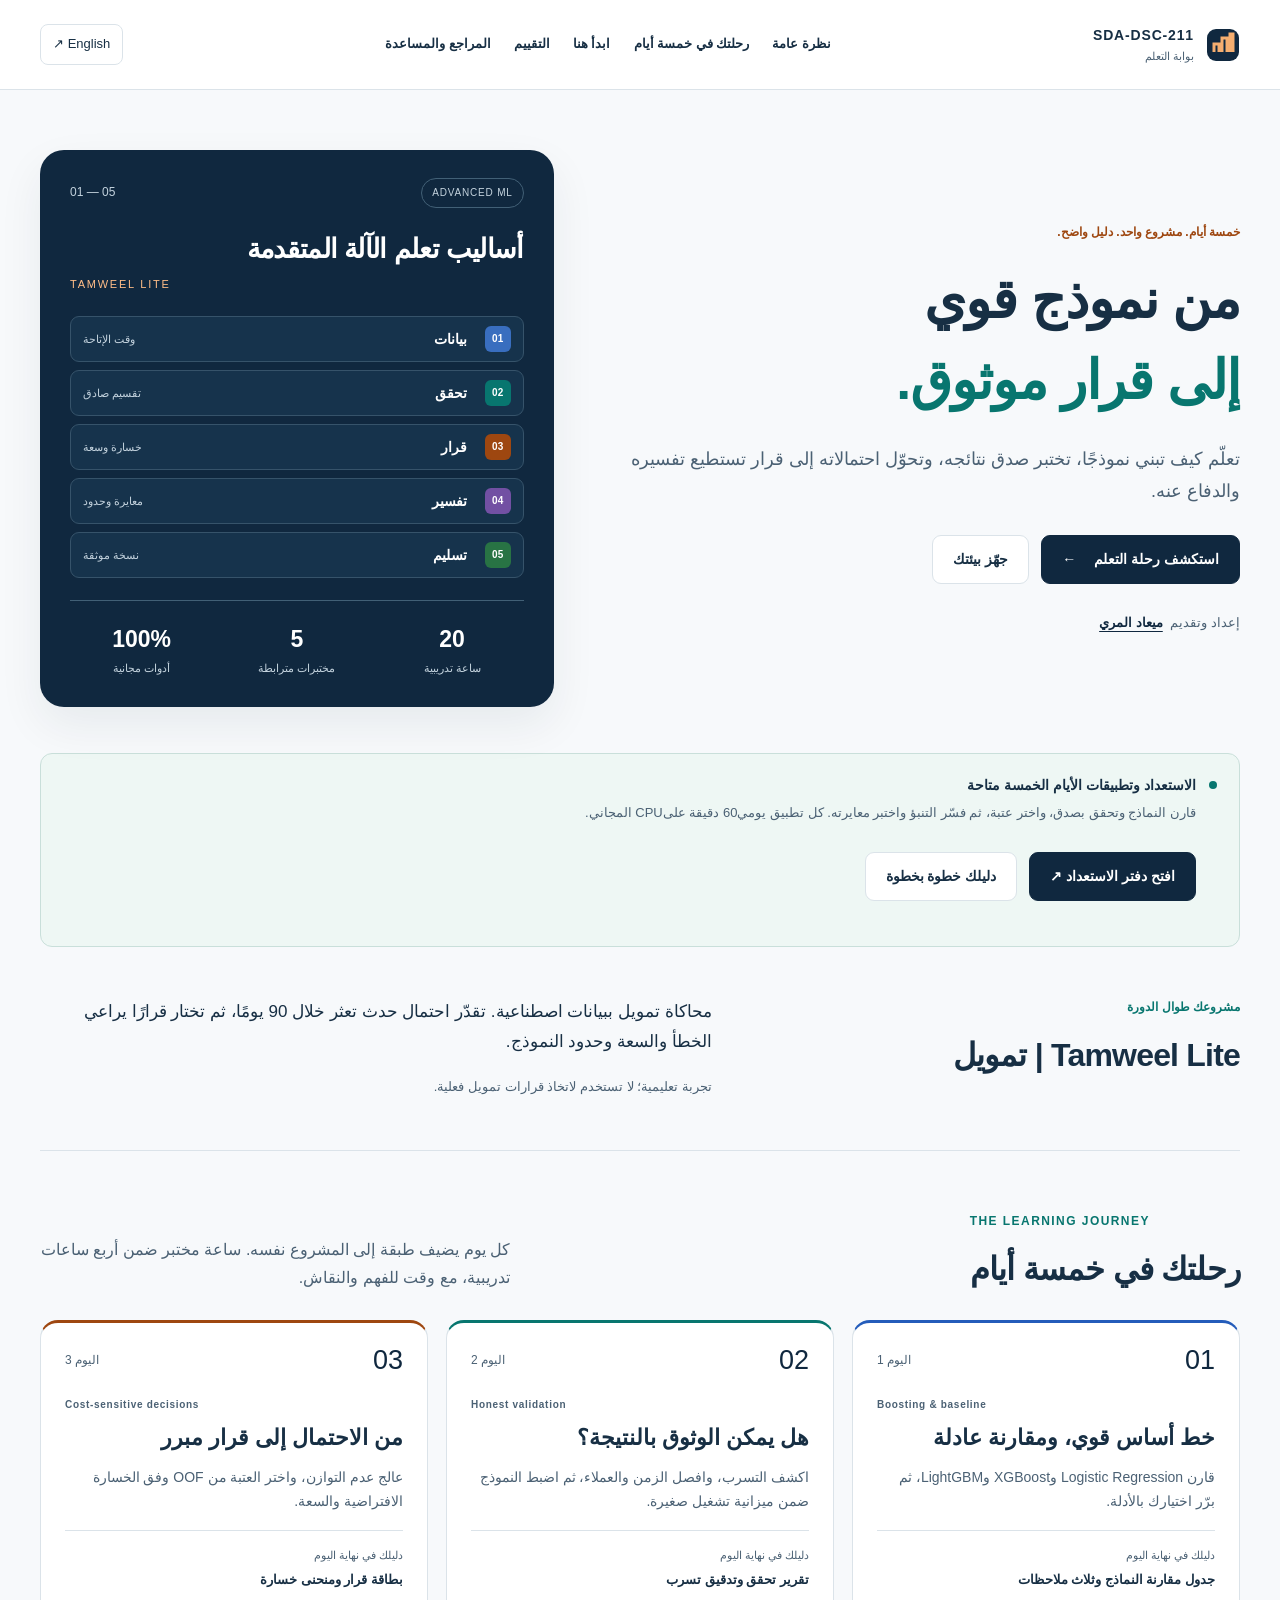
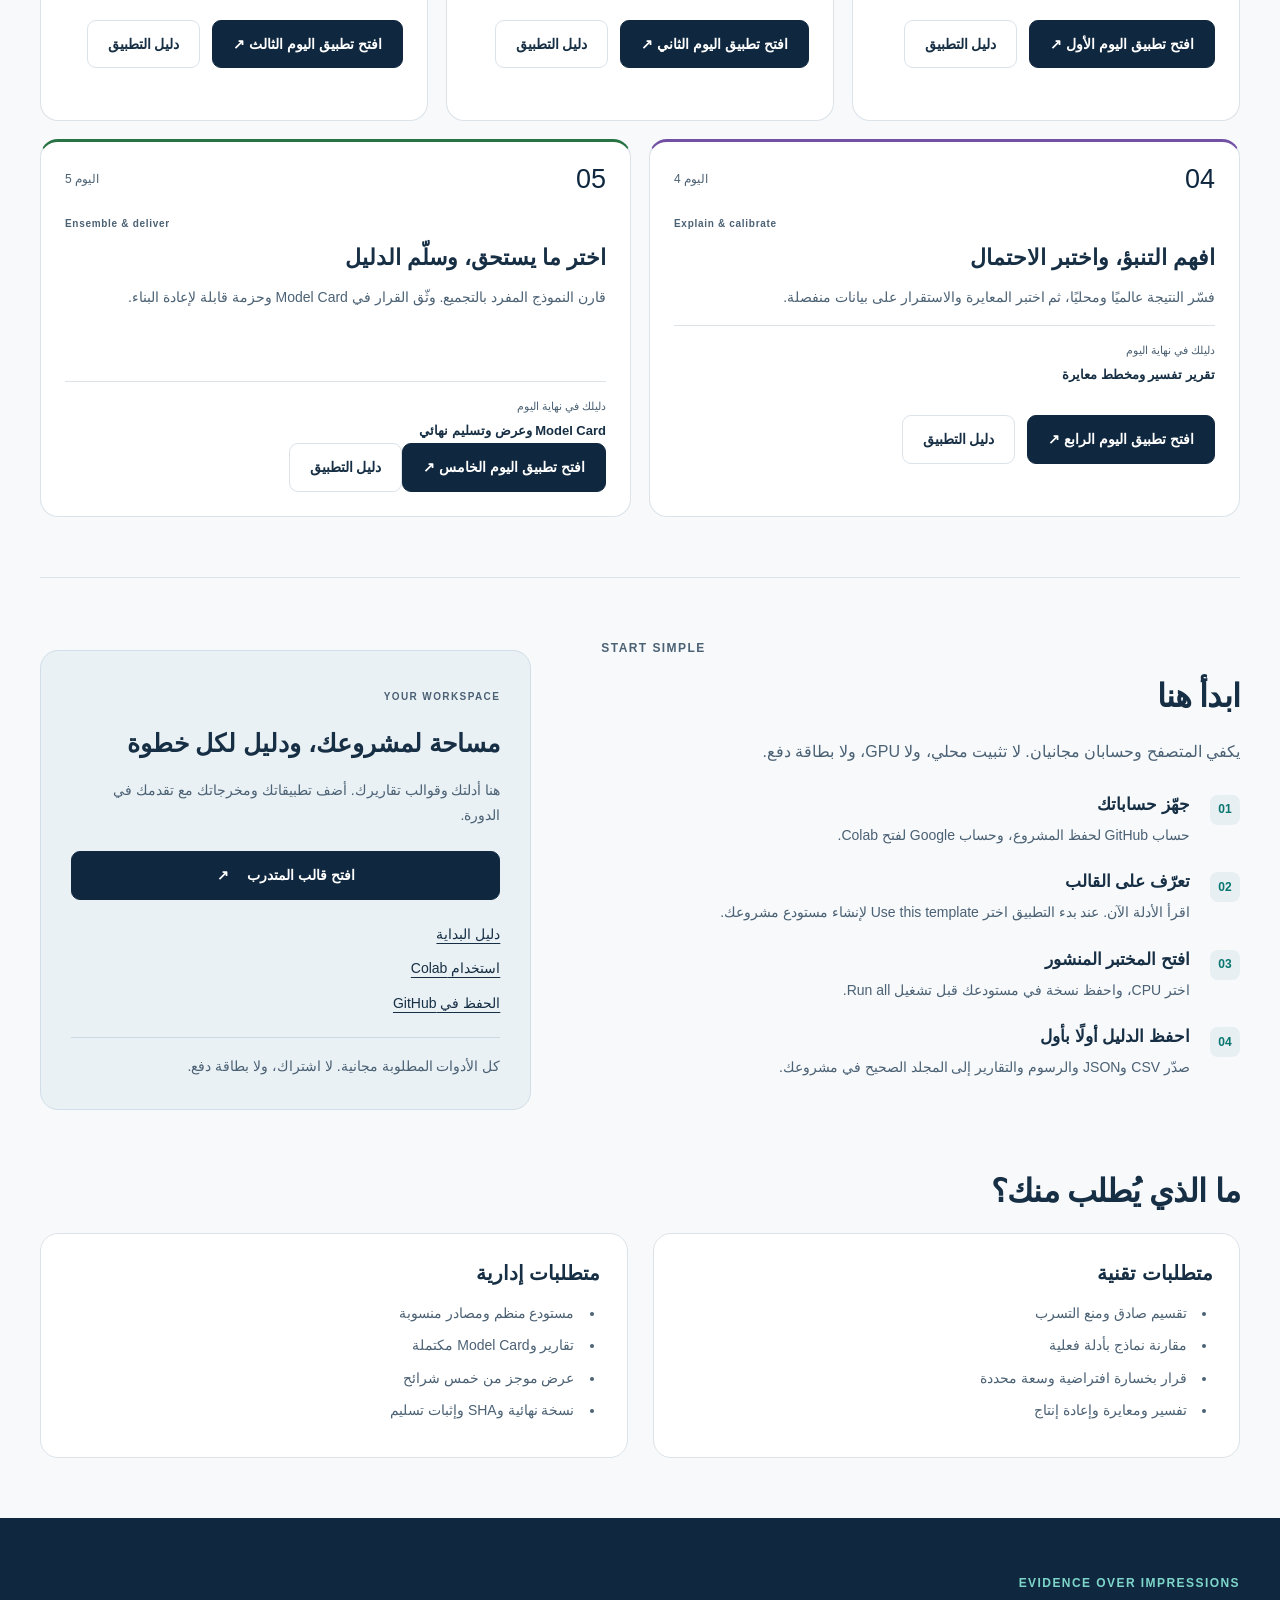
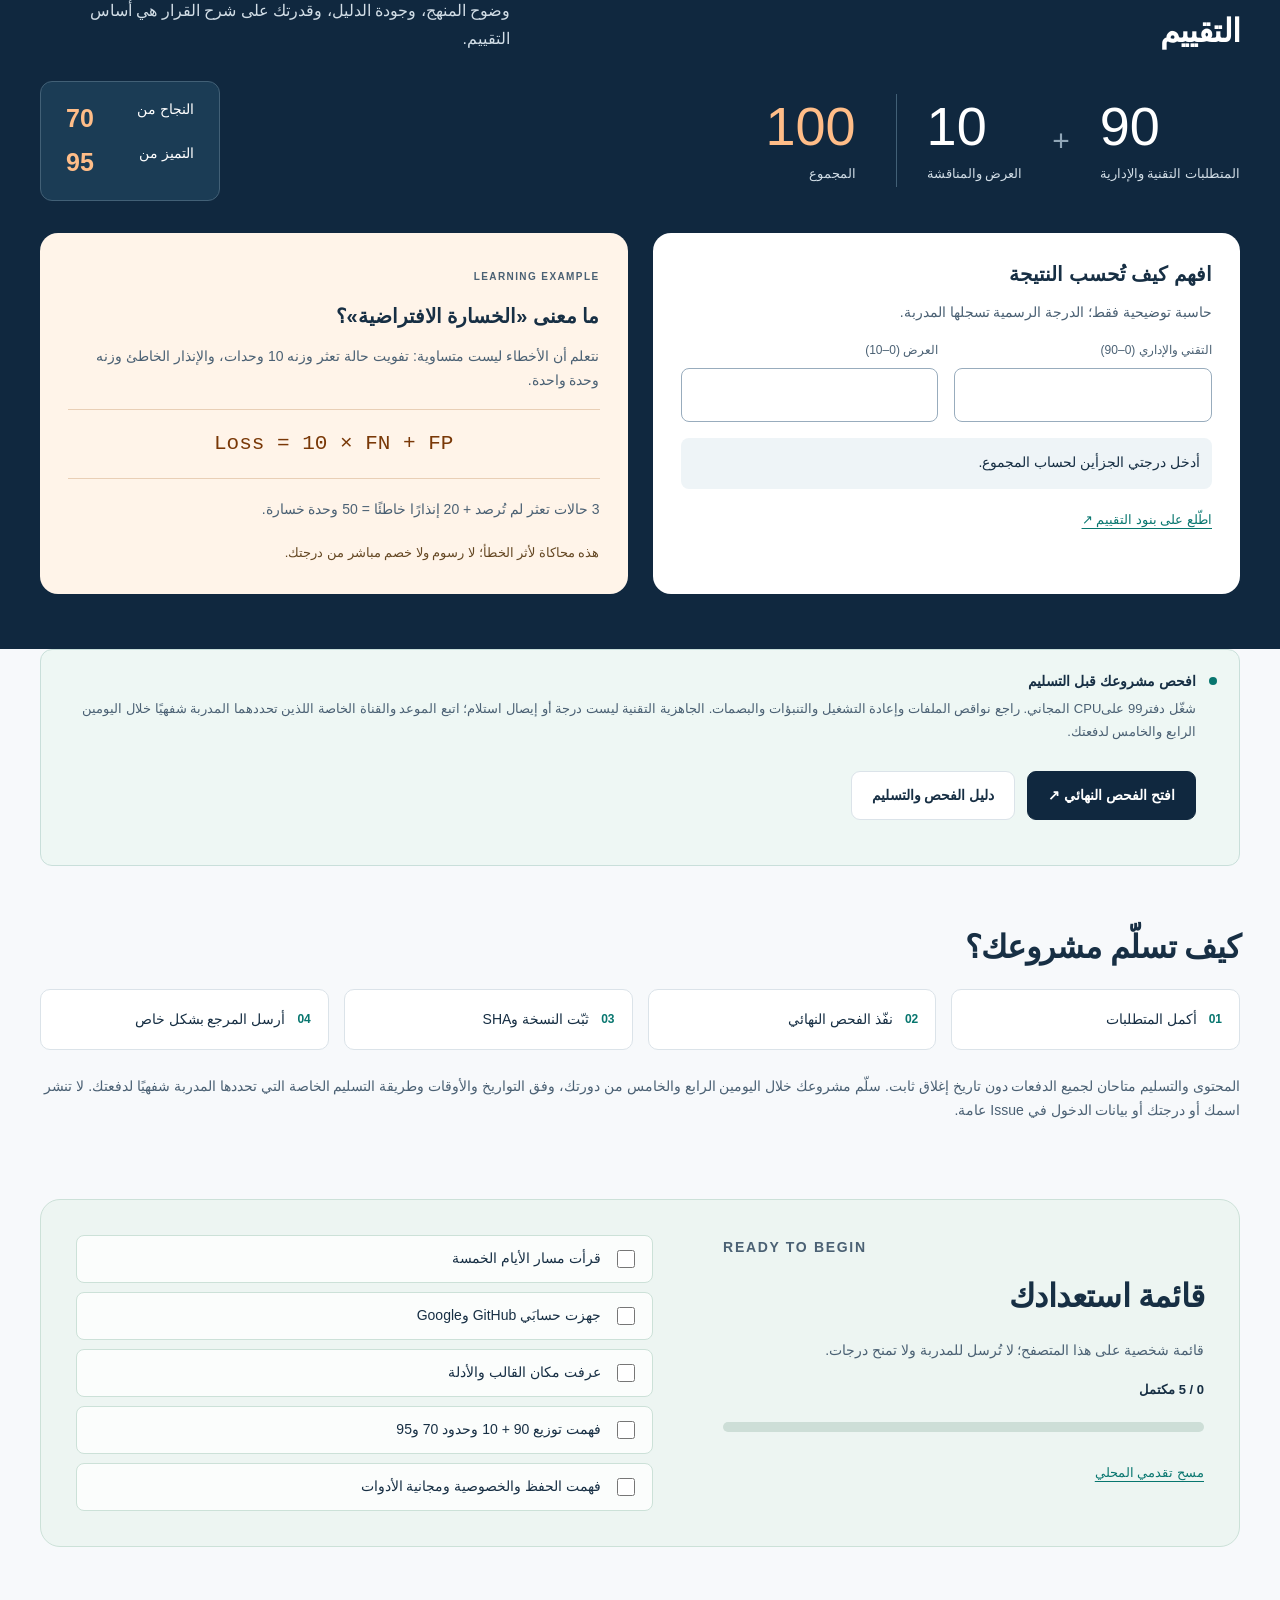
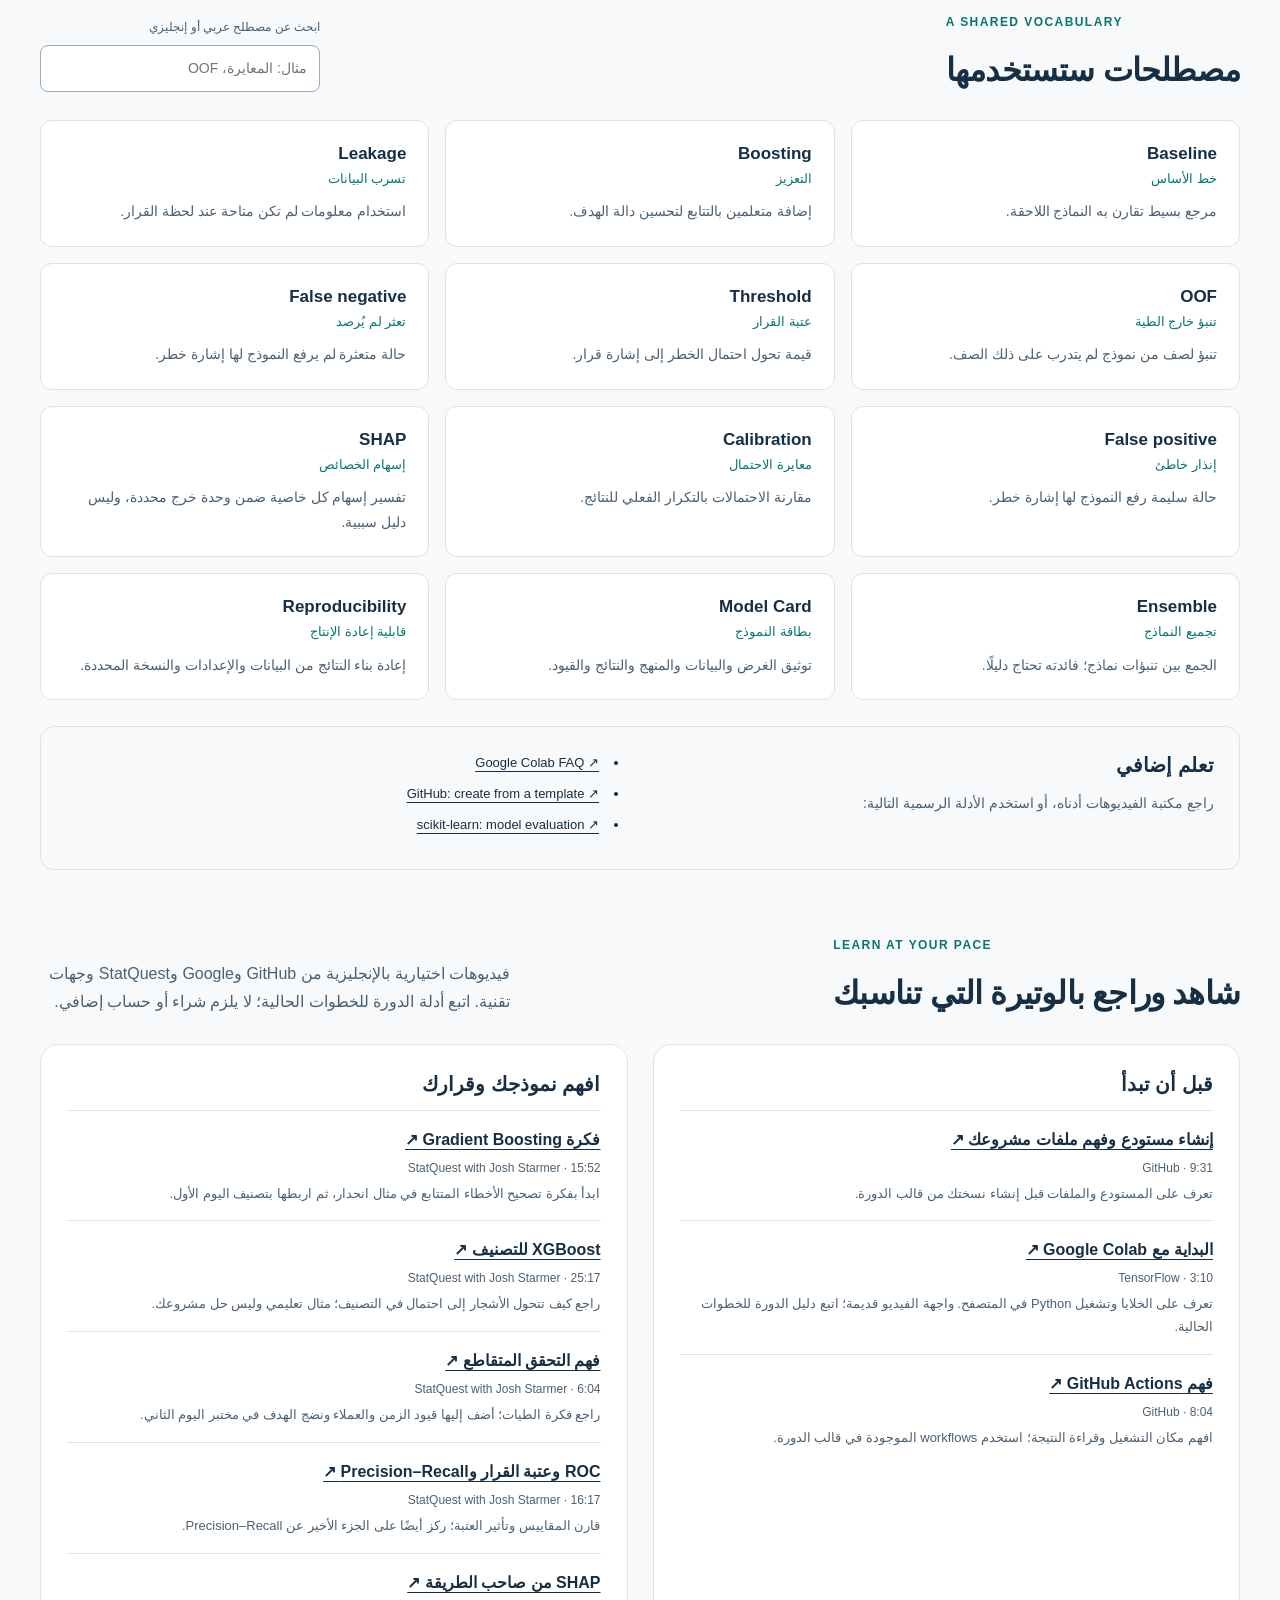
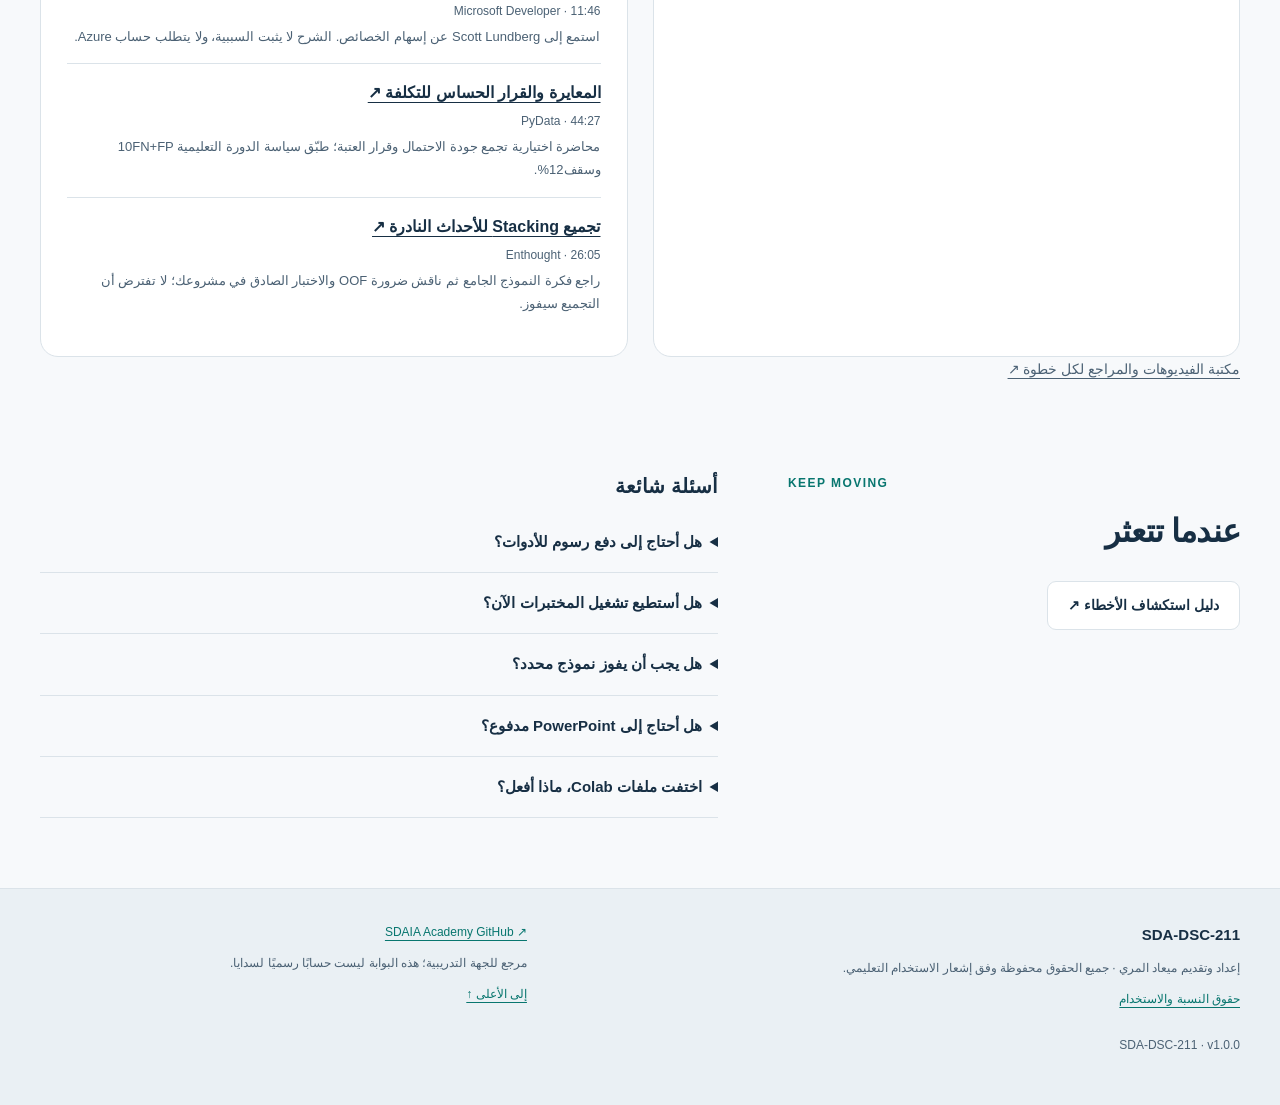
==== commit ed2abb6c: "Publish reusable course portal and v1.0.0 learner guides" ====
--- a/ar.html
+++ b/ar.html
@@ -2,16 +2,17 @@
 <html lang="ar" dir="rtl"><head><meta charset="utf-8"><meta name="viewport" content="width=device-width, initial-scale=1"><meta name="description" content="تعلّم كيف تبني نموذجًا، تختبر صدق نتائجه، وتحوّل احتمالاته إلى قرار تستطيع تفسيره والدفاع عنه."><meta name="theme-color" content="#10283f"><title>أساليب تعلم الآلة المتقدمة · SDA-DSC-211</title><link rel="stylesheet" href="styles.css"><script defer src="app.js"></script></head>
 <body id="top"><a class="skip" href="#main">انتقل إلى المحتوى</a><header class="topbar"><a class="brand" href="#overview" aria-label="SDA-DSC-211"><svg width="34" height="34" viewBox="0 0 34 34" aria-hidden="true"><rect x="1" y="1" width="32" height="32" rx="9" fill="#10283f"/><path d="M8 24V16h5v8m3 0V10h5v14m3 0V6h3v18" stroke="#f5ae70" stroke-width="3" fill="none"/></svg><span><strong dir="ltr">SDA-DSC-211</strong><small>بوابة التعلم</small></span></a><nav class="desktop-nav" aria-label="التنقل الرئيسي"><a href="#overview">نظرة عامة</a><a href="#journey">رحلتك في خمسة أيام</a><a href="#start">ابدأ هنا</a><a href="#assessment">التقييم</a><a href="#resources">المراجع والمساعدة</a></nav><a class="language" lang="en" href="en.html" data-language>English <span aria-hidden="true">↗</span></a></header>
 <nav class="mobile-nav" aria-label="أقسام الدورة"><a href="#overview">نظرة عامة</a><a href="#journey">رحلتك في خمسة أيام</a><a href="#start">ابدأ هنا</a><a href="#assessment">التقييم</a><a href="#resources">المراجع والمساعدة</a></nav>
-<main id="main"><section class="hero section" id="overview"><div class="hero-copy"><p class="eyebrow accent">خمسة أيام. مشروع واحد. دليل واضح.</p><h1>من نموذج قوي<br><em>إلى قرار موثوق.</em></h1><p class="hero-lead">تعلّم كيف تبني نموذجًا، تختبر صدق نتائجه، وتحوّل احتمالاته إلى قرار تستطيع تفسيره والدفاع عنه.</p><div class="actions"><a class="button primary" href="#journey">استكشف رحلة التعلم <span aria-hidden="true">←</span></a><a class="button secondary" href="#start">جهّز بيئتك</a></div><p class="trainer">إعداد وتقديم <a href="https://github.com/almiyead-rgb">ميعاد المري</a></p></div><aside class="hero-panel" aria-label="أساليب تعلم الآلة المتقدمة"><div class="panel-heading"><span class="mini-pill" dir="ltr">ADVANCED ML</span><span dir="ltr">01 — 05</span></div><h2>أساليب تعلم الآلة المتقدمة</h2><p class="panel-caption" dir="ltr">TAMWEEL LITE</p><div class="visual-flow" aria-label="كل خطوة تضيف دليلًا"><div class="flow-row"><span class="flow-dot blue" aria-hidden="true">01</span><span>بيانات</span><small>وقت الإتاحة</small></div><div class="flow-row"><span class="flow-dot teal" aria-hidden="true">02</span><span>تحقق</span><small>تقسيم صادق</small></div><div class="flow-row"><span class="flow-dot orange" aria-hidden="true">03</span><span>قرار</span><small>خسارة وسعة</small></div><div class="flow-row"><span class="flow-dot purple" aria-hidden="true">04</span><span>تفسير</span><small>معايرة وحدود</small></div><div class="flow-row"><span class="flow-dot green" aria-hidden="true">05</span><span>تسليم</span><small>نسخة موثقة</small></div></div><div class="stats"><div><strong>20</strong><span>ساعة تدريبية</span></div><div><strong>5</strong><span>مختبرات مترابطة</span></div><div><strong>100%</strong><span>أدوات مجانية</span></div></div></aside></section>
+<main id="main" tabindex="-1"><section class="hero section" id="overview"><div class="hero-copy"><p class="eyebrow accent">خمسة أيام. مشروع واحد. دليل واضح.</p><h1>من نموذج قوي<br><em>إلى قرار موثوق.</em></h1><p class="hero-lead">تعلّم كيف تبني نموذجًا، تختبر صدق نتائجه، وتحوّل احتمالاته إلى قرار تستطيع تفسيره والدفاع عنه.</p><div class="actions"><a class="button primary" href="#journey">استكشف رحلة التعلم <span aria-hidden="true">←</span></a><a class="button secondary" href="#start">جهّز بيئتك</a></div><p class="trainer">إعداد وتقديم <a href="https://github.com/almiyead-rgb">ميعاد المري</a></p></div><aside class="hero-panel" aria-label="أساليب تعلم الآلة المتقدمة"><div class="panel-heading"><span class="mini-pill" dir="ltr">ADVANCED ML</span><span dir="ltr">01 — 05</span></div><h2>أساليب تعلم الآلة المتقدمة</h2><p class="panel-caption" dir="ltr">TAMWEEL LITE</p><div class="visual-flow" aria-label="كل خطوة تضيف دليلًا"><div class="flow-row"><span class="flow-dot blue" aria-hidden="true">01</span><span>بيانات</span><small>وقت الإتاحة</small></div><div class="flow-row"><span class="flow-dot teal" aria-hidden="true">02</span><span>تحقق</span><small>تقسيم صادق</small></div><div class="flow-row"><span class="flow-dot orange" aria-hidden="true">03</span><span>قرار</span><small>خسارة وسعة</small></div><div class="flow-row"><span class="flow-dot purple" aria-hidden="true">04</span><span>تفسير</span><small>معايرة وحدود</small></div><div class="flow-row"><span class="flow-dot green" aria-hidden="true">05</span><span>تسليم</span><small>نسخة موثقة</small></div></div><div class="stats"><div><strong>20</strong><span>ساعة تدريبية</span></div><div><strong>5</strong><span>مختبرات مترابطة</span></div><div><strong>100%</strong><span>أدوات مجانية</span></div></div></aside></section>
 <div class="release-note section"><span class="status-dot" aria-hidden="true"></span><div><strong>الاستعداد وتطبيقات الأيام الخمسة متاحة</strong><p>قارن النماذج وتحقق بصدق، واختر عتبة، ثم فسّر التنبؤ واختبر معايرته. كل تطبيق يومي60 دقيقة علىCPU المجاني.</p><div class="actions"><a class="button primary" href="https://colab.research.google.com/github/almiyead-rgb/sda-dsc-211-student-template/blob/main/notebooks/00_readiness_check.ipynb">افتح دفتر الاستعداد ↗</a><a class="button secondary" href="https://github.com/almiyead-rgb/sda-dsc-211-student-template/blob/main/READINESS_GUIDE.md">دليلك خطوة بخطوة</a></div></div></div>
 <section class="section scenario" aria-labelledby="scenario-title"><div><p class="eyebrow">مشروعك طوال الدورة</p><h2 id="scenario-title">Tamweel Lite | تمويل</h2></div><div><p>محاكاة تمويل ببيانات اصطناعية. تقدّر احتمال حدث تعثر خلال 90 يومًا، ثم تختار قرارًا يراعي الخطأ والسعة وحدود النموذج.</p><small>تجربة تعليمية؛ لا تستخدم لاتخاذ قرارات تمويل فعلية.</small></div></section>
 <section class="section" id="journey"><div class="section-heading"><div><p class="eyebrow" dir="ltr">THE LEARNING JOURNEY</p><h2>رحلتك في خمسة أيام</h2></div><p>كل يوم يضيف طبقة إلى المشروع نفسه. ساعة مختبر ضمن أربع ساعات تدريبية، مع وقت للفهم والنقاش.</p></div><div class="day-grid"><article class="day-card blue" id="day-01"><div class="day-top"><span class="day-number" dir="ltr">01</span><span>اليوم 1</span></div><p class="eyebrow" lang="en" dir="ltr">Boosting & baseline</p><h3>خط أساس قوي، ومقارنة عادلة</h3><p>قارن Logistic Regression وXGBoost وLightGBM، ثم برّر اختيارك بالأدلة.</p><div class="artifact"><small>دليلك في نهاية اليوم</small><strong>جدول مقارنة النماذج وثلاث ملاحظات</strong></div><div class="actions"><a class="button primary" href="https://colab.research.google.com/github/almiyead-rgb/sda-dsc-211-student-template/blob/main/notebooks/01_baseline_boosting.ipynb">افتح تطبيق اليوم الأول ↗</a><a class="button secondary" href="https://github.com/almiyead-rgb/sda-dsc-211-student-template/blob/main/DAY1_GUIDE.md">دليل التطبيق</a></div></article><article class="day-card teal" id="day-02"><div class="day-top"><span class="day-number" dir="ltr">02</span><span>اليوم 2</span></div><p class="eyebrow" lang="en" dir="ltr">Honest validation</p><h3>هل يمكن الوثوق بالنتيجة؟</h3><p>اكشف التسرب، وافصل الزمن والعملاء، ثم اضبط النموذج ضمن ميزانية تشغيل صغيرة.</p><div class="artifact"><small>دليلك في نهاية اليوم</small><strong>تقرير تحقق وتدقيق تسرب</strong></div><div class="actions"><a class="button primary" href="https://colab.research.google.com/github/almiyead-rgb/sda-dsc-211-student-template/blob/main/notebooks/02_validation_tuning.ipynb">افتح تطبيق اليوم الثاني ↗</a><a class="button secondary" href="https://github.com/almiyead-rgb/sda-dsc-211-student-template/blob/main/DAY2_GUIDE.md">دليل التطبيق</a></div></article><article class="day-card orange" id="day-03"><div class="day-top"><span class="day-number" dir="ltr">03</span><span>اليوم 3</span></div><p class="eyebrow" lang="en" dir="ltr">Cost-sensitive decisions</p><h3>من الاحتمال إلى قرار مبرر</h3><p>عالج عدم التوازن، واختر العتبة من OOF وفق الخسارة الافتراضية والسعة.</p><div class="artifact"><small>دليلك في نهاية اليوم</small><strong>بطاقة قرار ومنحنى خسارة</strong></div><div class="actions"><a class="button primary" href="https://colab.research.google.com/github/almiyead-rgb/sda-dsc-211-student-template/blob/main/notebooks/03_cost_sensitive_decision.ipynb">افتح تطبيق اليوم الثالث ↗</a><a class="button secondary" href="https://github.com/almiyead-rgb/sda-dsc-211-student-template/blob/main/DAY3_GUIDE.md">دليل التطبيق</a></div></article><article class="day-card purple" id="day-04"><div class="day-top"><span class="day-number" dir="ltr">04</span><span>اليوم 4</span></div><p class="eyebrow" lang="en" dir="ltr">Explain & calibrate</p><h3>افهم التنبؤ، واختبر الاحتمال</h3><p>فسّر النتيجة عالميًا ومحليًا، ثم اختبر المعايرة والاستقرار على بيانات منفصلة.</p><div class="artifact"><small>دليلك في نهاية اليوم</small><strong>تقرير تفسير ومخطط معايرة</strong></div><div class="actions"><a class="button primary" href="https://colab.research.google.com/github/almiyead-rgb/sda-dsc-211-student-template/blob/main/notebooks/04_explain_calibrate.ipynb">افتح تطبيق اليوم الرابع ↗</a><a class="button secondary" href="https://github.com/almiyead-rgb/sda-dsc-211-student-template/blob/main/DAY4_GUIDE.md">دليل التطبيق</a></div></article><article class="day-card green" id="day-05"><div class="day-top"><span class="day-number" dir="ltr">05</span><span>اليوم 5</span></div><p class="eyebrow" lang="en" dir="ltr">Ensemble & deliver</p><h3>اختر ما يستحق، وسلّم الدليل</h3><p>قارن النموذج المفرد بالتجميع. وثّق القرار في Model Card وحزمة قابلة لإعادة البناء.</p><div class="artifact"><small>دليلك في نهاية اليوم</small><strong>Model Card وعرض وتسليم نهائي</strong></div><div class="hero-actions"><a class="button primary" href="https://colab.research.google.com/github/almiyead-rgb/sda-dsc-211-student-template/blob/main/notebooks/05_final_model.ipynb">افتح تطبيق اليوم الخامس ↗</a><a class="button secondary" href="https://github.com/almiyead-rgb/sda-dsc-211-student-template/blob/main/DAY5_GUIDE.md">دليل التطبيق</a></div></article></div></section>
 <section class="section start-grid" id="start"><div><p class="eyebrow" dir="ltr">START SIMPLE</p><h2>ابدأ هنا</h2><p>يكفي المتصفح وحسابان مجانيان. لا تثبيت محلي، ولا GPU، ولا بطاقة دفع.</p><ol class="steps-list"><li><h3>جهّز حساباتك</h3><p>حساب GitHub لحفظ المشروع، وحساب Google لفتح Colab.</p></li><li><h3>تعرّف على القالب</h3><p>اقرأ الأدلة الآن. عند بدء التطبيق اختر Use this template لإنشاء مستودع مشروعك.</p></li><li><h3>افتح المختبر المنشور</h3><p>اختر CPU، واحفظ نسخة في مستودعك قبل تشغيل Run all.</p></li><li><h3>احفظ الدليل أولًا بأول</h3><p>صدّر CSV وJSON والرسوم والتقارير إلى المجلد الصحيح في مشروعك.</p></li></ol></div><aside class="start-panel"><span class="tiny-label" dir="ltr">YOUR WORKSPACE</span><h3>مساحة لمشروعك، ودليل لكل خطوة</h3><p>هنا أدلتك وقوالب تقاريرك. أضف تطبيقاتك ومخرجاتك مع تقدمك في الدورة.</p><a class="button primary" href="https://github.com/almiyead-rgb/sda-dsc-211-student-template">افتح قالب المتدرب <span aria-hidden="true">↗</span></a><div class="guide-links"><a href="https://github.com/almiyead-rgb/sda-dsc-211-student-template/blob/main/START_HERE.md">دليل البداية</a><a href="https://github.com/almiyead-rgb/sda-dsc-211-student-template/blob/main/COLAB_GUIDE.md">استخدام Colab</a><a href="https://github.com/almiyead-rgb/sda-dsc-211-student-template/blob/main/GITHUB_GUIDE.md">الحفظ في GitHub</a></div><p class="free-note">كل الأدوات المطلوبة مجانية. لا اشتراك، ولا بطاقة دفع.</p></aside></section>
 <section class="section"><h2>ما الذي يُطلب منك؟</h2><div class="two-grid requirements"><article><h3>متطلبات تقنية</h3><ul><li>تقسيم صادق ومنع التسرب</li><li>مقارنة نماذج بأدلة فعلية</li><li>قرار بخسارة افتراضية وسعة محددة</li><li>تفسير ومعايرة وإعادة إنتاج</li></ul></article><article><h3>متطلبات إدارية</h3><ul><li>مستودع منظم ومصادر منسوبة</li><li>تقارير وModel Card مكتملة</li><li>عرض موجز من خمس شرائح</li><li>نسخة نهائية وSHA وإثبات تسليم</li></ul></article></div></section>
 <section class="assessment-band" id="assessment"><div class="section"><div class="section-heading"><div><p class="eyebrow" dir="ltr">EVIDENCE OVER IMPRESSIONS</p><h2>التقييم</h2></div><p>وضوح المنهج، وجودة الدليل، وقدرتك على شرح القرار هي أساس التقييم.</p></div><div class="score-grid"><div class="score-main"><div class="score-piece"><strong>90</strong><span>المتطلبات التقنية والإدارية</span></div><span class="plus" aria-hidden="true">+</span><div class="score-piece"><strong>10</strong><span>العرض والمناقشة</span></div><div class="score-total"><strong>100</strong><span>المجموع</span></div></div><div class="thresholds"><p>النجاح من <strong>70</strong></p><p>التميز من <strong>95</strong></p></div></div><div class="two-grid"><form class="calculator" id="grade-calculator" novalidate><h3>افهم كيف تُحسب النتيجة</h3><p>حاسبة توضيحية فقط؛ الدرجة الرسمية تسجلها المدربة.</p><div class="input-grid"><label>التقني والإداري (0–90)<input id="technical-score" name="technical" type="number" min="0" max="90" step="0.01" inputmode="decimal" autocomplete="off" aria-describedby="grade-result"></label><label>العرض (0–10)<input id="presentation-score" name="presentation" type="number" min="0" max="10" step="0.01" inputmode="decimal" autocomplete="off" aria-describedby="grade-result"></label></div><output id="grade-result" aria-live="polite">أدخل درجتي الجزأين لحساب المجموع.</output><a href="https://github.com/almiyead-rgb/sda-dsc-211-student-template/blob/main/RUBRIC.md">اطّلع على بنود التقييم ↗</a></form><article class="loss-card"><span class="tiny-label" dir="ltr">LEARNING EXAMPLE</span><h3>ما معنى «الخسارة الافتراضية»؟</h3><p>نتعلم أن الأخطاء ليست متساوية: تفويت حالة تعثر وزنه 10 وحدات، والإنذار الخاطئ وزنه وحدة واحدة.</p><div class="formula" dir="ltr">Loss = 10 × FN + FP</div><p>3 حالات تعثر لم تُرصد + 20 إنذارًا خاطئًا = 50 وحدة خسارة.</p><small>هذه محاكاة لأثر الخطأ؛ لا رسوم ولا خصم مباشر من درجتك.</small></article></div></div></section>
-<section class="release-note section" id="final-check"><span class="status-dot" aria-hidden="true"></span><div><strong>افحص مشروعك قبل التسليم</strong><p>شغّل دفتر99 علىCPU المجاني. راجع نواقص الملفات وإعادة التشغيل والتنبؤات والبصمات. الجاهزية التقنية ليست درجة أو إيصال استلام؛ تعلن المدربة القناة الخاصة والموعد.</p><div class="actions"><a class="button primary" href="https://colab.research.google.com/github/almiyead-rgb/sda-dsc-211-student-template/blob/main/notebooks/99_final_submission_check.ipynb">افتح الفحص النهائي ↗</a><a class="button secondary" href="https://github.com/almiyead-rgb/sda-dsc-211-student-template/blob/main/FINAL_CHECK_GUIDE.md">دليل الفحص والتسليم</a></div></div></section>
-<section class="section" aria-labelledby="submission-title"><h2 id="submission-title">كيف تسلّم مشروعك؟</h2><ol class="submission-flow"><li><span>01</span>أكمل المتطلبات</li><li><span>02</span>نفّذ الفحص النهائي</li><li><span>03</span>ثبّت النسخة وSHA</li><li><span>04</span>أرسل المرجع بشكل خاص</li></ol><p class="muted">التسليم لم يفتح بعد. تعلن المدربة الموعد والقناة الخاصة لاحقًا. لا تنشر اسمك أو درجتك أو بيانات الدخول في Issue عامة.</p></section>
+<section class="release-note section" id="final-check"><span class="status-dot" aria-hidden="true"></span><div><strong>افحص مشروعك قبل التسليم</strong><p>شغّل دفتر99 علىCPU المجاني. راجع نواقص الملفات وإعادة التشغيل والتنبؤات والبصمات. الجاهزية التقنية ليست درجة أو إيصال استلام؛ اتبع الموعد والقناة الخاصة اللذين تحددهما المدربة شفهيًا خلال اليومين الرابع والخامس لدفعتك.</p><div class="actions"><a class="button primary" href="https://colab.research.google.com/github/almiyead-rgb/sda-dsc-211-student-template/blob/main/notebooks/99_final_submission_check.ipynb">افتح الفحص النهائي ↗</a><a class="button secondary" href="https://github.com/almiyead-rgb/sda-dsc-211-student-template/blob/main/FINAL_CHECK_GUIDE.md">دليل الفحص والتسليم</a></div></div></section>
+<section class="section" aria-labelledby="submission-title"><h2 id="submission-title">كيف تسلّم مشروعك؟</h2><ol class="submission-flow"><li><span>01</span>أكمل المتطلبات</li><li><span>02</span>نفّذ الفحص النهائي</li><li><span>03</span>ثبّت النسخة وSHA</li><li><span>04</span>أرسل المرجع بشكل خاص</li></ol><p class="muted">المحتوى والتسليم متاحان لجميع الدفعات دون تاريخ إغلاق ثابت. سلّم مشروعك خلال اليومين الرابع والخامس من دورتك، وفق التواريخ والأوقات وطريقة التسليم الخاصة التي تحددها المدربة شفهيًا لدفعتك. لا تنشر اسمك أو درجتك أو بيانات الدخول في Issue عامة.</p></section>
 <section class="section readiness"><div><p class="eyebrow" dir="ltr">READY TO BEGIN</p><h2>قائمة استعدادك</h2><p>قائمة شخصية على هذا المتصفح؛ لا تُرسل للمدربة ولا تمنح درجات.</p><div class="progress-heading"><strong id="progress-text" aria-live="polite">0 / 5 مكتمل</strong></div><progress aria-label="تقدم قائمة الاستعداد" id="readiness-progress" max="5" value="0">0 / 5</progress><p id="storage-note" class="small" hidden></p><button class="text-button" id="reset-progress" type="button">مسح تقدمي المحلي</button></div><div class="checklist"><label class="check-row"><input type="checkbox" data-check="ready-0"><span>قرأت مسار الأيام الخمسة</span></label><label class="check-row"><input type="checkbox" data-check="ready-1"><span>جهزت حسابَي GitHub وGoogle</span></label><label class="check-row"><input type="checkbox" data-check="ready-2"><span>عرفت مكان القالب والأدلة</span></label><label class="check-row"><input type="checkbox" data-check="ready-3"><span>فهمت توزيع 90 + 10 وحدود 70 و95</span></label><label class="check-row"><input type="checkbox" data-check="ready-4"><span>فهمت الحفظ والخصوصية ومجانية الأدوات</span></label></div></section>
-<section class="section" id="resources"><div class="section-heading"><div><p class="eyebrow" dir="ltr">A SHARED VOCABULARY</p><h2>مصطلحات ستستخدمها</h2></div><label class="search-label">ابحث عن مصطلح عربي أو إنجليزي<input id="term-search" type="search" placeholder="مثال: المعايرة، OOF" autocomplete="off"></label></div><div class="term-grid"><article class="term" data-term data-search="Baseline خط الأساس مرجع بسيط تقارن به النماذج اللاحقة. A simple reference used to compare later models."><h3><span lang="en" dir="ltr">Baseline</span><small>خط الأساس</small></h3><p>مرجع بسيط تقارن به النماذج اللاحقة.</p></article><article class="term" data-term data-search="Boosting التعزيز إضافة متعلمين بالتتابع لتحسين دالة الهدف. Sequentially adding learners to improve an objective."><h3><span lang="en" dir="ltr">Boosting</span><small>التعزيز</small></h3><p>إضافة متعلمين بالتتابع لتحسين دالة الهدف.</p></article><article class="term" data-term data-search="Leakage تسرب البيانات استخدام معلومات لم تكن متاحة عند لحظة القرار. Using information unavailable at decision time."><h3><span lang="en" dir="ltr">Leakage</span><small>تسرب البيانات</small></h3><p>استخدام معلومات لم تكن متاحة عند لحظة القرار.</p></article><article class="term" data-term data-search="OOF تنبؤ خارج الطية تنبؤ لصف من نموذج لم يتدرب على ذلك الصف. A prediction from a model not trained on that row."><h3><span lang="en" dir="ltr">OOF</span><small>تنبؤ خارج الطية</small></h3><p>تنبؤ لصف من نموذج لم يتدرب على ذلك الصف.</p></article><article class="term" data-term data-search="Threshold عتبة القرار قيمة تحول احتمال الخطر إلى إشارة قرار. A cutoff that turns risk probability into a decision flag."><h3><span lang="en" dir="ltr">Threshold</span><small>عتبة القرار</small></h3><p>قيمة تحول احتمال الخطر إلى إشارة قرار.</p></article><article class="term" data-term data-search="False negative تعثر لم يُرصد حالة متعثرة لم يرفع النموذج لها إشارة خطر. A default case that the model did not flag."><h3><span lang="en" dir="ltr">False negative</span><small>تعثر لم يُرصد</small></h3><p>حالة متعثرة لم يرفع النموذج لها إشارة خطر.</p></article><article class="term" data-term data-search="False positive إنذار خاطئ حالة سليمة رفع النموذج لها إشارة خطر. A non-default case that the model flagged."><h3><span lang="en" dir="ltr">False positive</span><small>إنذار خاطئ</small></h3><p>حالة سليمة رفع النموذج لها إشارة خطر.</p></article><article class="term" data-term data-search="Calibration معايرة الاحتمال مقارنة الاحتمالات بالتكرار الفعلي للنتائج. Comparing predicted probabilities with observed frequencies."><h3><span lang="en" dir="ltr">Calibration</span><small>معايرة الاحتمال</small></h3><p>مقارنة الاحتمالات بالتكرار الفعلي للنتائج.</p></article><article class="term" data-term data-search="SHAP إسهام الخصائص تفسير إسهام كل خاصية ضمن وحدة خرج محددة، وليس دليل سببية. Feature contributions in a defined output space, not proof of causality."><h3><span lang="en" dir="ltr">SHAP</span><small>إسهام الخصائص</small></h3><p>تفسير إسهام كل خاصية ضمن وحدة خرج محددة، وليس دليل سببية.</p></article><article class="term" data-term data-search="Ensemble تجميع النماذج الجمع بين تنبؤات نماذج؛ فائدته تحتاج دليلًا. Combining model predictions; the benefit needs evidence."><h3><span lang="en" dir="ltr">Ensemble</span><small>تجميع النماذج</small></h3><p>الجمع بين تنبؤات نماذج؛ فائدته تحتاج دليلًا.</p></article><article class="term" data-term data-search="Model Card بطاقة النموذج توثيق الغرض والبيانات والمنهج والنتائج والقيود. Documentation of purpose, data, method, results and limits."><h3><span lang="en" dir="ltr">Model Card</span><small>بطاقة النموذج</small></h3><p>توثيق الغرض والبيانات والمنهج والنتائج والقيود.</p></article><article class="term" data-term data-search="Reproducibility قابلية إعادة الإنتاج إعادة بناء النتائج من البيانات والإعدادات والنسخة المحددة. Rebuilding results from specified data, settings and code version."><h3><span lang="en" dir="ltr">Reproducibility</span><small>قابلية إعادة الإنتاج</small></h3><p>إعادة بناء النتائج من البيانات والإعدادات والنسخة المحددة.</p></article></div><p id="no-results" role="status" hidden>لا توجد مصطلحات مطابقة. جرّب كلمة أخرى.</p><aside class="resource-strip"><div><h3>تعلم إضافي</h3><p>قائمة الفيديوهات قيد المراجعة. إلى أن تنشر، استخدم الأدلة الرسمية التالية:</p></div><ul><li><a href="https://research.google.com/colaboratory/faq.html" lang="en" dir="ltr">Google Colab FAQ ↗</a></li><li><a href="https://docs.github.com/en/repositories/creating-and-managing-repositories/creating-a-repository-from-a-template" lang="en" dir="ltr">GitHub: create from a template ↗</a></li><li><a href="https://scikit-learn.org/stable/modules/model_evaluation.html" lang="en" dir="ltr">scikit-learn: model evaluation ↗</a></li></ul></aside></section>
+<section class="section" id="resources"><div class="section-heading"><div><p class="eyebrow" dir="ltr">A SHARED VOCABULARY</p><h2>مصطلحات ستستخدمها</h2></div><label class="search-label">ابحث عن مصطلح عربي أو إنجليزي<input id="term-search" type="search" placeholder="مثال: المعايرة، OOF" autocomplete="off"></label></div><div class="term-grid"><article class="term" data-term data-search="Baseline خط الأساس مرجع بسيط تقارن به النماذج اللاحقة. A simple reference used to compare later models."><h3><span lang="en" dir="ltr">Baseline</span><small>خط الأساس</small></h3><p>مرجع بسيط تقارن به النماذج اللاحقة.</p></article><article class="term" data-term data-search="Boosting التعزيز إضافة متعلمين بالتتابع لتحسين دالة الهدف. Sequentially adding learners to improve an objective."><h3><span lang="en" dir="ltr">Boosting</span><small>التعزيز</small></h3><p>إضافة متعلمين بالتتابع لتحسين دالة الهدف.</p></article><article class="term" data-term data-search="Leakage تسرب البيانات استخدام معلومات لم تكن متاحة عند لحظة القرار. Using information unavailable at decision time."><h3><span lang="en" dir="ltr">Leakage</span><small>تسرب البيانات</small></h3><p>استخدام معلومات لم تكن متاحة عند لحظة القرار.</p></article><article class="term" data-term data-search="OOF تنبؤ خارج الطية تنبؤ لصف من نموذج لم يتدرب على ذلك الصف. A prediction from a model not trained on that row."><h3><span lang="en" dir="ltr">OOF</span><small>تنبؤ خارج الطية</small></h3><p>تنبؤ لصف من نموذج لم يتدرب على ذلك الصف.</p></article><article class="term" data-term data-search="Threshold عتبة القرار قيمة تحول احتمال الخطر إلى إشارة قرار. A cutoff that turns risk probability into a decision flag."><h3><span lang="en" dir="ltr">Threshold</span><small>عتبة القرار</small></h3><p>قيمة تحول احتمال الخطر إلى إشارة قرار.</p></article><article class="term" data-term data-search="False negative تعثر لم يُرصد حالة متعثرة لم يرفع النموذج لها إشارة خطر. A default case that the model did not flag."><h3><span lang="en" dir="ltr">False negative</span><small>تعثر لم يُرصد</small></h3><p>حالة متعثرة لم يرفع النموذج لها إشارة خطر.</p></article><article class="term" data-term data-search="False positive إنذار خاطئ حالة سليمة رفع النموذج لها إشارة خطر. A non-default case that the model flagged."><h3><span lang="en" dir="ltr">False positive</span><small>إنذار خاطئ</small></h3><p>حالة سليمة رفع النموذج لها إشارة خطر.</p></article><article class="term" data-term data-search="Calibration معايرة الاحتمال مقارنة الاحتمالات بالتكرار الفعلي للنتائج. Comparing predicted probabilities with observed frequencies."><h3><span lang="en" dir="ltr">Calibration</span><small>معايرة الاحتمال</small></h3><p>مقارنة الاحتمالات بالتكرار الفعلي للنتائج.</p></article><article class="term" data-term data-search="SHAP إسهام الخصائص تفسير إسهام كل خاصية ضمن وحدة خرج محددة، وليس دليل سببية. Feature contributions in a defined output space, not proof of causality."><h3><span lang="en" dir="ltr">SHAP</span><small>إسهام الخصائص</small></h3><p>تفسير إسهام كل خاصية ضمن وحدة خرج محددة، وليس دليل سببية.</p></article><article class="term" data-term data-search="Ensemble تجميع النماذج الجمع بين تنبؤات نماذج؛ فائدته تحتاج دليلًا. Combining model predictions; the benefit needs evidence."><h3><span lang="en" dir="ltr">Ensemble</span><small>تجميع النماذج</small></h3><p>الجمع بين تنبؤات نماذج؛ فائدته تحتاج دليلًا.</p></article><article class="term" data-term data-search="Model Card بطاقة النموذج توثيق الغرض والبيانات والمنهج والنتائج والقيود. Documentation of purpose, data, method, results and limits."><h3><span lang="en" dir="ltr">Model Card</span><small>بطاقة النموذج</small></h3><p>توثيق الغرض والبيانات والمنهج والنتائج والقيود.</p></article><article class="term" data-term data-search="Reproducibility قابلية إعادة الإنتاج إعادة بناء النتائج من البيانات والإعدادات والنسخة المحددة. Rebuilding results from specified data, settings and code version."><h3><span lang="en" dir="ltr">Reproducibility</span><small>قابلية إعادة الإنتاج</small></h3><p>إعادة بناء النتائج من البيانات والإعدادات والنسخة المحددة.</p></article></div><p id="no-results" role="status" hidden>لا توجد مصطلحات مطابقة. جرّب كلمة أخرى.</p><aside class="resource-strip"><div><h3>تعلم إضافي</h3><p>راجع مكتبة الفيديوهات أدناه، أو استخدم الأدلة الرسمية التالية:</p></div><ul><li><a href="https://research.google.com/colaboratory/faq.html" lang="en" dir="ltr">Google Colab FAQ ↗</a></li><li><a href="https://docs.github.com/en/repositories/creating-and-managing-repositories/creating-a-repository-from-a-template" lang="en" dir="ltr">GitHub: create from a template ↗</a></li><li><a href="https://scikit-learn.org/stable/modules/model_evaluation.html" lang="en" dir="ltr">scikit-learn: model evaluation ↗</a></li></ul></aside></section>
+<section class="section video-library" id="videos" aria-labelledby="videos-title"><div class="section-heading"><div><p class="eyebrow" dir="ltr">LEARN AT YOUR PACE</p><h2 id="videos-title">شاهد وراجع بالوتيرة التي تناسبك</h2></div><p>فيديوهات اختيارية بالإنجليزية من GitHub وGoogle وStatQuest وجهات تقنية. اتبع أدلة الدورة للخطوات الحالية؛ لا يلزم شراء أو حساب إضافي.</p></div><div class="two-grid"><article class="video-group"><h3>قبل أن تبدأ</h3><ul><li><a href="https://www.youtube.com/watch?v=-RZ03WHqkaY">إنشاء مستودع وفهم ملفات مشروعك ↗</a><span class="video-meta" lang="en" dir="ltr">GitHub · 9:31</span><p>تعرف على المستودع والملفات قبل إنشاء نسختك من قالب الدورة.</p></li><li><a href="https://www.youtube.com/watch?v=inN8seMm7UI">البداية مع Google Colab ↗</a><span class="video-meta" lang="en" dir="ltr">TensorFlow · 3:10</span><p>تعرف على الخلايا وتشغيل Python في المتصفح. واجهة الفيديو قديمة؛ اتبع دليل الدورة للخطوات الحالية.</p></li><li><a href="https://www.youtube.com/watch?v=BQrohJ3PT7I">فهم GitHub Actions ↗</a><span class="video-meta" lang="en" dir="ltr">GitHub · 8:04</span><p>افهم مكان التشغيل وقراءة النتيجة؛ استخدم workflows الموجودة في قالب الدورة.</p></li></ul></article><article class="video-group"><h3>افهم نموذجك وقرارك</h3><ul><li><a href="https://www.youtube.com/watch?v=3CC4N4z3GJc">فكرة Gradient Boosting ↗</a><span class="video-meta" lang="en" dir="ltr">StatQuest with Josh Starmer · 15:52</span><p>ابدأ بفكرة تصحيح الأخطاء المتتابع في مثال انحدار، ثم اربطها بتصنيف اليوم الأول.</p></li><li><a href="https://www.youtube.com/watch?v=8b1JEDvenQU">XGBoost للتصنيف ↗</a><span class="video-meta" lang="en" dir="ltr">StatQuest with Josh Starmer · 25:17</span><p>راجع كيف تتحول الأشجار إلى احتمال في التصنيف؛ مثال تعليمي وليس حل مشروعك.</p></li><li><a href="https://www.youtube.com/watch?v=fSytzGwwBVw">فهم التحقق المتقاطع ↗</a><span class="video-meta" lang="en" dir="ltr">StatQuest with Josh Starmer · 6:04</span><p>راجع فكرة الطيات؛ أضف إليها قيود الزمن والعملاء ونضج الهدف في مختبر اليوم الثاني.</p></li><li><a href="https://www.youtube.com/watch?v=4jRBRDbJemM">ROC وعتبة القرار وPrecision–Recall ↗</a><span class="video-meta" lang="en" dir="ltr">StatQuest with Josh Starmer · 16:17</span><p>قارن المقاييس وتأثير العتبة؛ ركز أيضًا على الجزء الأخير عن Precision–Recall.</p></li><li><a href="https://www.youtube.com/watch?v=-taOhqkiuIo">SHAP من صاحب الطريقة ↗</a><span class="video-meta" lang="en" dir="ltr">Microsoft Developer · 11:46</span><p>استمع إلى Scott Lundberg عن إسهام الخصائص. الشرح لا يثبت السببية، ولا يتطلب حساب Azure.</p></li><li><a href="https://www.youtube.com/watch?v=-gYnfA0e5ic">المعايرة والقرار الحساس للتكلفة ↗</a><span class="video-meta" lang="en" dir="ltr">PyData · 44:27</span><p>محاضرة اختيارية تجمع جودة الاحتمال وقرار العتبة؛ طبّق سياسة الدورة التعليمية 10FN+FP وسقف12%.</p></li><li><a href="https://www.youtube.com/watch?v=6oD5K0x1k7c">تجميع Stacking للأحداث النادرة ↗</a><span class="video-meta" lang="en" dir="ltr">Enthought · 26:05</span><p>راجع فكرة النموذج الجامع ثم ناقش ضرورة OOF والاختبار الصادق في مشروعك؛ لا تفترض أن التجميع سيفوز.</p></li></ul></article></div><p class="muted"><a href="https://github.com/almiyead-rgb/sda-dsc-211-student-template/blob/main/LEARNING_RESOURCES.md">مكتبة الفيديوهات والمراجع لكل خطوة ↗</a></p></section>
 <section class="section help-grid"><div><p class="eyebrow" dir="ltr">KEEP MOVING</p><h2>عندما تتعثر</h2><a class="button secondary" href="https://github.com/almiyead-rgb/sda-dsc-211-student-template/blob/main/TROUBLESHOOTING.md">دليل استكشاف الأخطاء ↗</a></div><div><h3>أسئلة شائعة</h3><details><summary>هل أحتاج إلى دفع رسوم للأدوات؟</summary><p>لا. جميع الأدوات المطلوبة لها مسار مجاني. إذا وصلت إلى حدود الخدمة، احفظ عملك وأعد لاحقًا أو اتبع البديل المجاني الذي تعلنه المدربة.</p></details><details><summary>هل أستطيع تشغيل المختبرات الآن؟</summary><p>الدفاتر00 و01 و02 و03 و04 و05 متاحة الآن. افتح تطبيقات الأيام الخمسة من بطاقاتها في رحلة التعلم، واحفظ أدلتك في مشروعك نفسه.</p></details><details><summary>هل يجب أن يفوز نموذج محدد؟</summary><p>لا. المطلوب مقارنة عادلة وتبرير مبني على النتائج. الإبقاء على نموذج مفرد قرار صالح إذا لم يضف التجميع فائدة مقنعة.</p></details><details><summary>هل أحتاج إلى PowerPoint مدفوع؟</summary><p>لا. يمكنك إعداد العرض بأي أداة مجانية وتسليمه PDF. المهم خمس شرائح واضحة وأدلة من مشروعك.</p></details><details><summary>اختفت ملفات Colab، ماذا أفعل؟</summary><p>الجلسة مؤقتة. استرجع Notebook المحفوظ وأعد تشغيل النسخة المعتمدة، ثم صدّر المخرجات. احفظ تقدمك قبل انتهاء الجلسة.</p></details></div></section>
-</main><footer><div class="section footer-grid"><div><strong dir="ltr">SDA-DSC-211</strong><p>إعداد وتقديم ميعاد المري · جميع الحقوق محفوظة وفق إشعار الاستخدام التعليمي.</p><a href="https://github.com/almiyead-rgb/advanced-machine-learning-methods-sda-dsc-211/blob/main/NOTICE.md">حقوق النسبة والاستخدام</a></div><div><a href="https://github.com/SDAIAAcademy" lang="en" dir="ltr">SDAIA Academy GitHub ↗</a><p>مرجع للجهة التدريبية؛ هذه البوابة ليست حسابًا رسميًا لسدايا.</p><a href="#top">إلى الأعلى ↑</a></div></div></footer><script id="ui-labels" type="application/json">{"calcEmpty": "أدخل درجتي الجزأين لحساب المجموع.", "calcInvalid": "استخدم درجات ضمن الحدود، وبمنزلتين عشريتين كحد أقصى.", "calcFail": "لم يصل إلى حد النجاح", "calcPass": "ناجح", "calcDistinction": "متميز", "done": "مكتمل", "storage": "التخزين المحلي غير متاح؛ تقدمك سيبقى لهذه الزيارة فقط."}</script></body></html>
+</main><footer><div class="section footer-grid"><div><strong dir="ltr">SDA-DSC-211</strong><p>إعداد وتقديم ميعاد المري · جميع الحقوق محفوظة وفق إشعار الاستخدام التعليمي.</p><a href="https://github.com/almiyead-rgb/advanced-machine-learning-methods-sda-dsc-211/blob/main/NOTICE.md">حقوق النسبة والاستخدام</a></div><div><a href="https://github.com/SDAIAAcademy" lang="en" dir="ltr">SDAIA Academy GitHub ↗</a><p>مرجع للجهة التدريبية؛ هذه البوابة ليست حسابًا رسميًا لسدايا.</p><a href="#top">إلى الأعلى ↑</a></div></div><p class="section release-version">SDA-DSC-211 · v1.0.0</p></footer><script id="ui-labels" type="application/json">{"calcEmpty": "أدخل درجتي الجزأين لحساب المجموع.", "calcInvalid": "استخدم درجات ضمن الحدود، وبمنزلتين عشريتين كحد أقصى.", "calcFail": "لم يصل إلى حد النجاح", "calcPass": "ناجح", "calcDistinction": "متميز", "done": "مكتمل", "storage": "التخزين المحلي غير متاح؛ تقدمك سيبقى لهذه الزيارة فقط."}</script></body></html>
--- a/styles.css
+++ b/styles.css
@@ -6,3 +6,5 @@
 @media(max-width:560px){.section{width:calc(100% - 36px)}.topbar{padding-inline:18px}.brand strong{font-size:12px}.brand small{font-size:10px}.brand svg{width:30px;height:30px}.mobile-nav{padding-inline:18px}.hero{grid-template-columns:1fr;gap:30px;padding-block:34px}.hero h1{font-size:37px}.hero-lead{font-size:16px}.hero-panel{padding:24px}.hero-panel h2{font-size:25px}.flow-row small{display:block}.flow-row{grid-template-columns:26px 1fr auto}.release-note{padding:16px}.scenario{grid-template-columns:1fr;gap:18px;padding-block:35px}.scenario p:not(.eyebrow){font-size:16px}.scenario h2{margin:0}#journey{padding-block:40px}.day-grid{grid-template-columns:1fr}.day-card:last-child{grid-column:auto}.day-card{padding:23px}.day-card h3{font-size:22px}.start-grid{grid-template-columns:1fr;padding-block:35px}.two-grid{grid-template-columns:1fr}.requirements{margin-bottom:35px}.assessment-band{padding-block:38px}.score-main{gap:15px;flex-wrap:wrap}.score-piece{max-width:43%}.score-piece strong,.score-total strong{font-size:42px}.score-piece span,.score-total span{font-size:12px}.score-total{width:100%;border-inline-start:0;border-top:1px solid #426076;padding-inline-start:0;padding-top:18px;display:flex;align-items:center;gap:20px}.plus{font-size:24px}.thresholds{gap:22px;padding:14px}.thresholds p{font-size:12px;gap:12px}.thresholds strong{font-size:22px}.input-grid{grid-template-columns:1fr 1fr;gap:12px}.calculator,.loss-card{padding:22px}.submission-flow{grid-template-columns:1fr}.section:has(#submission-title){padding-block:40px}.readiness{padding:23px}.term-grid{grid-template-columns:1fr}.resource-strip{grid-template-columns:1fr;gap:18px;padding:22px}.resource-strip a{display:inline-block;min-height:35px}.help-grid{padding-bottom:45px}.footer-grid{grid-template-columns:1fr;gap:25px}h2{font-size:28px}#resources{padding-block:42px 25px}}
 @media(prefers-reduced-motion:reduce){html{scroll-behavior:auto}}
 @media print{.topbar,.mobile-nav,.skip,.language,.calculator,.readiness{display:none}.section{width:100%}.hero,.day-grid,.two-grid{display:block}.hero-panel,.day-card,details{break-inside:avoid}.assessment-band{background:white;color:#10283f}.assessment-band p,.score-piece span,.score-total span{color:#172f44}a{color:#10283f}footer{background:white}}
+
+.video-library{padding-block:20px 50px}.video-group{background:white;border:1px solid var(--line);border-radius:var(--radius);padding:26px}.video-group ul{list-style:none;padding:0;margin:0}.video-group li{padding:15px 0;margin:0;border-top:1px solid var(--line)}.video-group a{display:inline-block;min-height:28px;font-weight:600}.video-meta{display:block;color:var(--muted);font-size:12px;margin-block:4px}.video-group p{font-size:13px;color:var(--muted);margin:0}.release-version{color:var(--muted);font-size:12px;margin-top:25px}
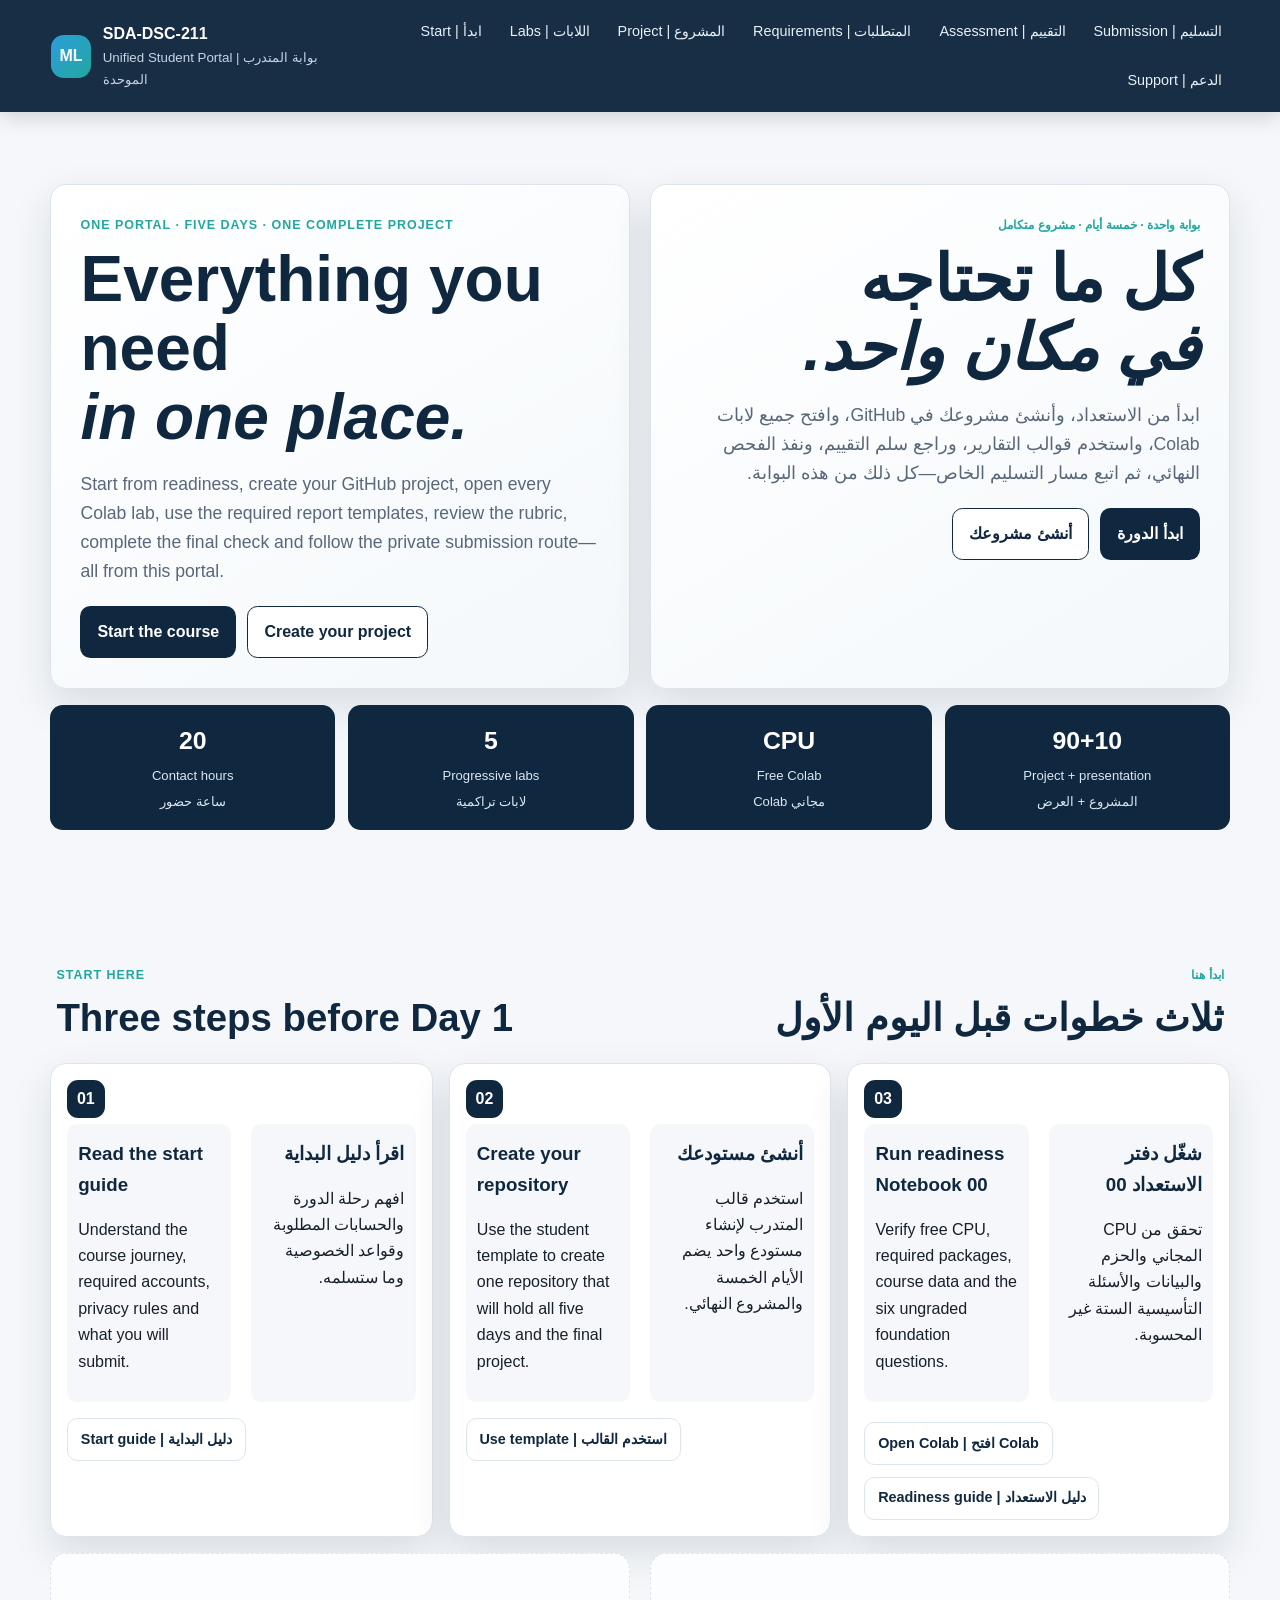
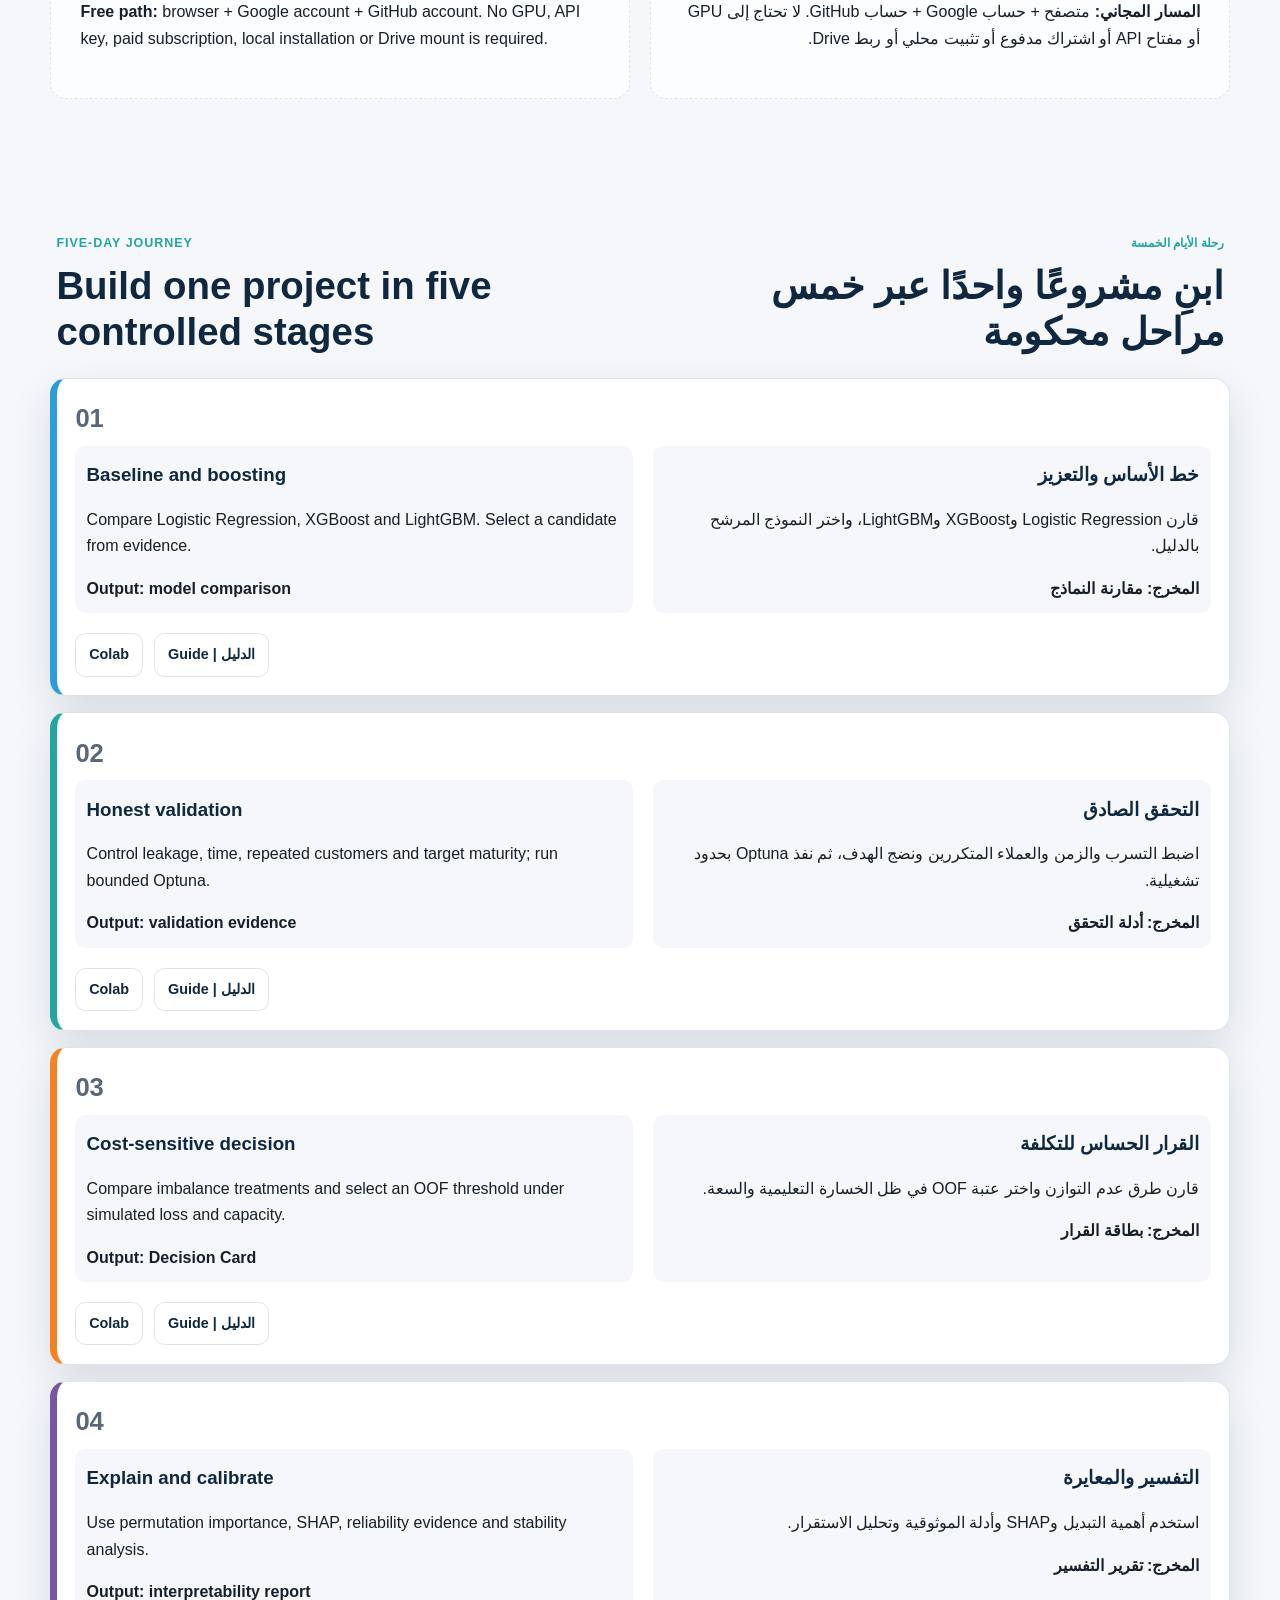
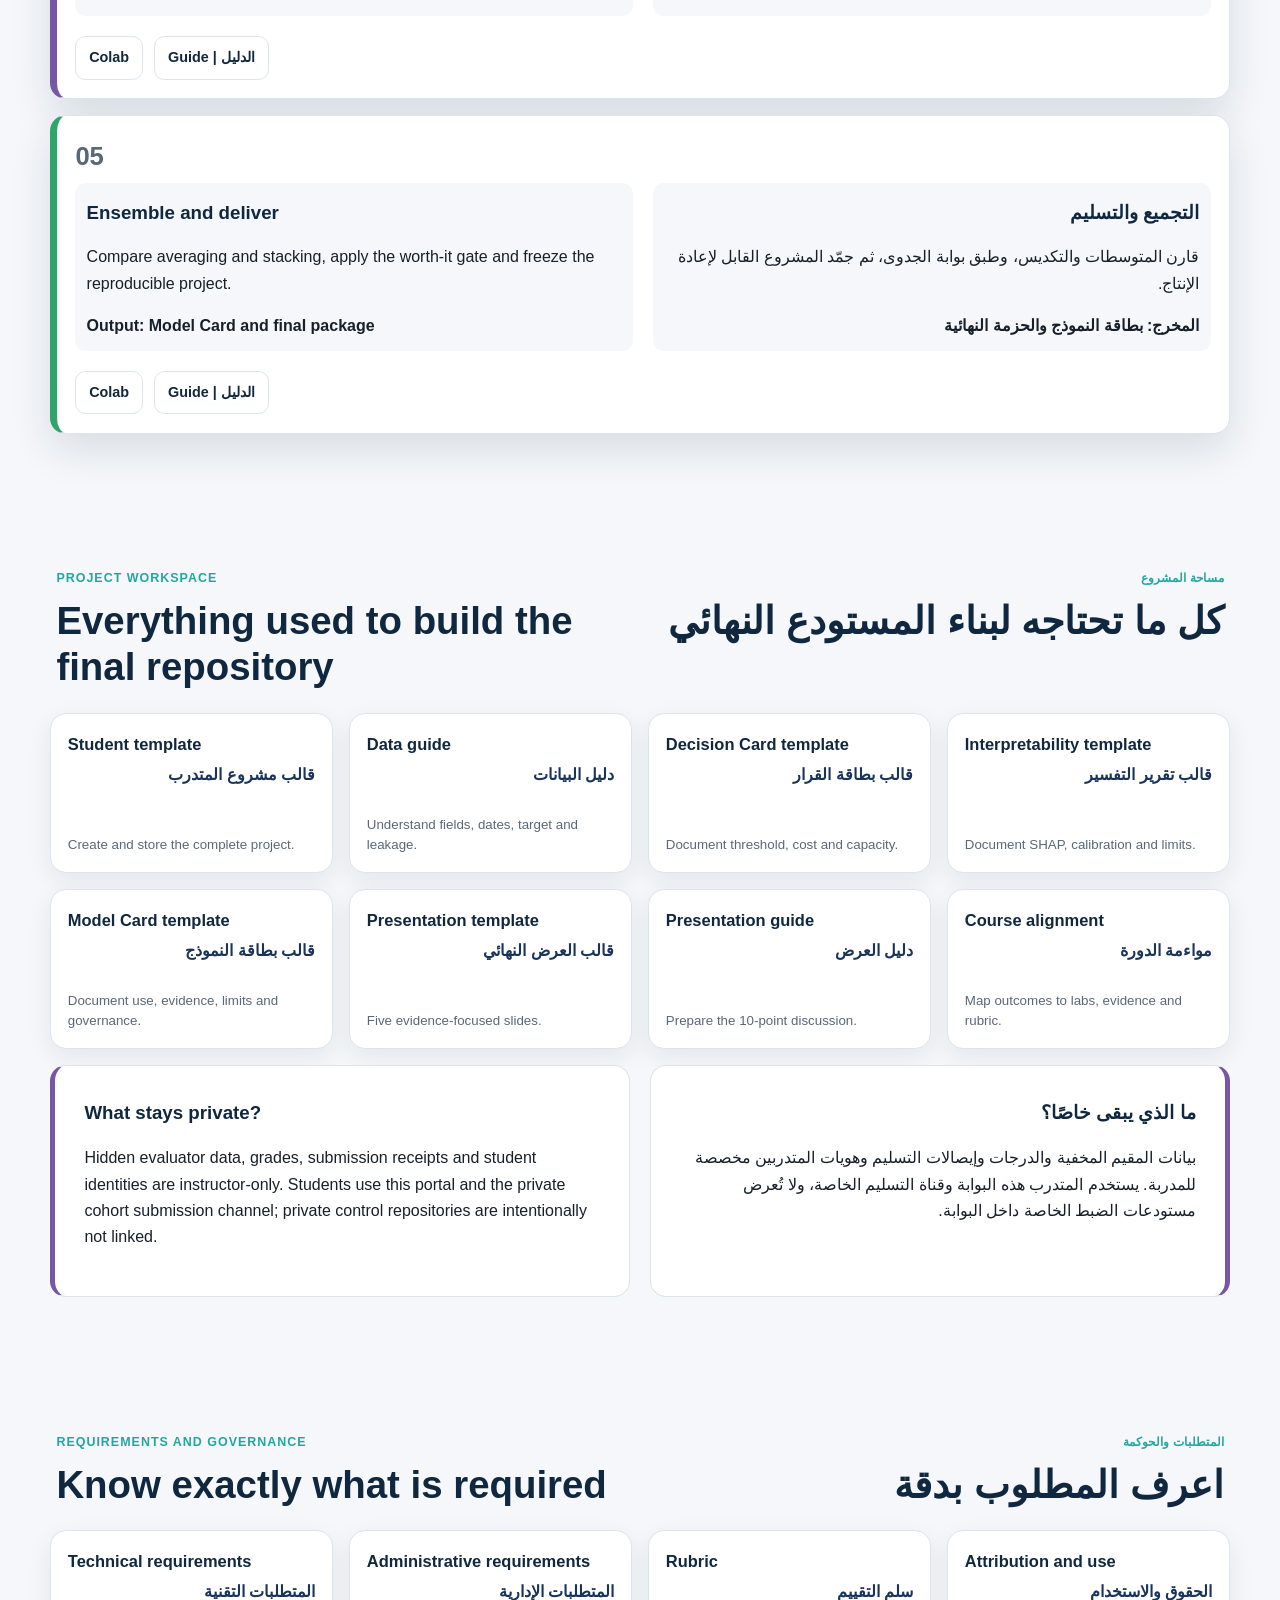
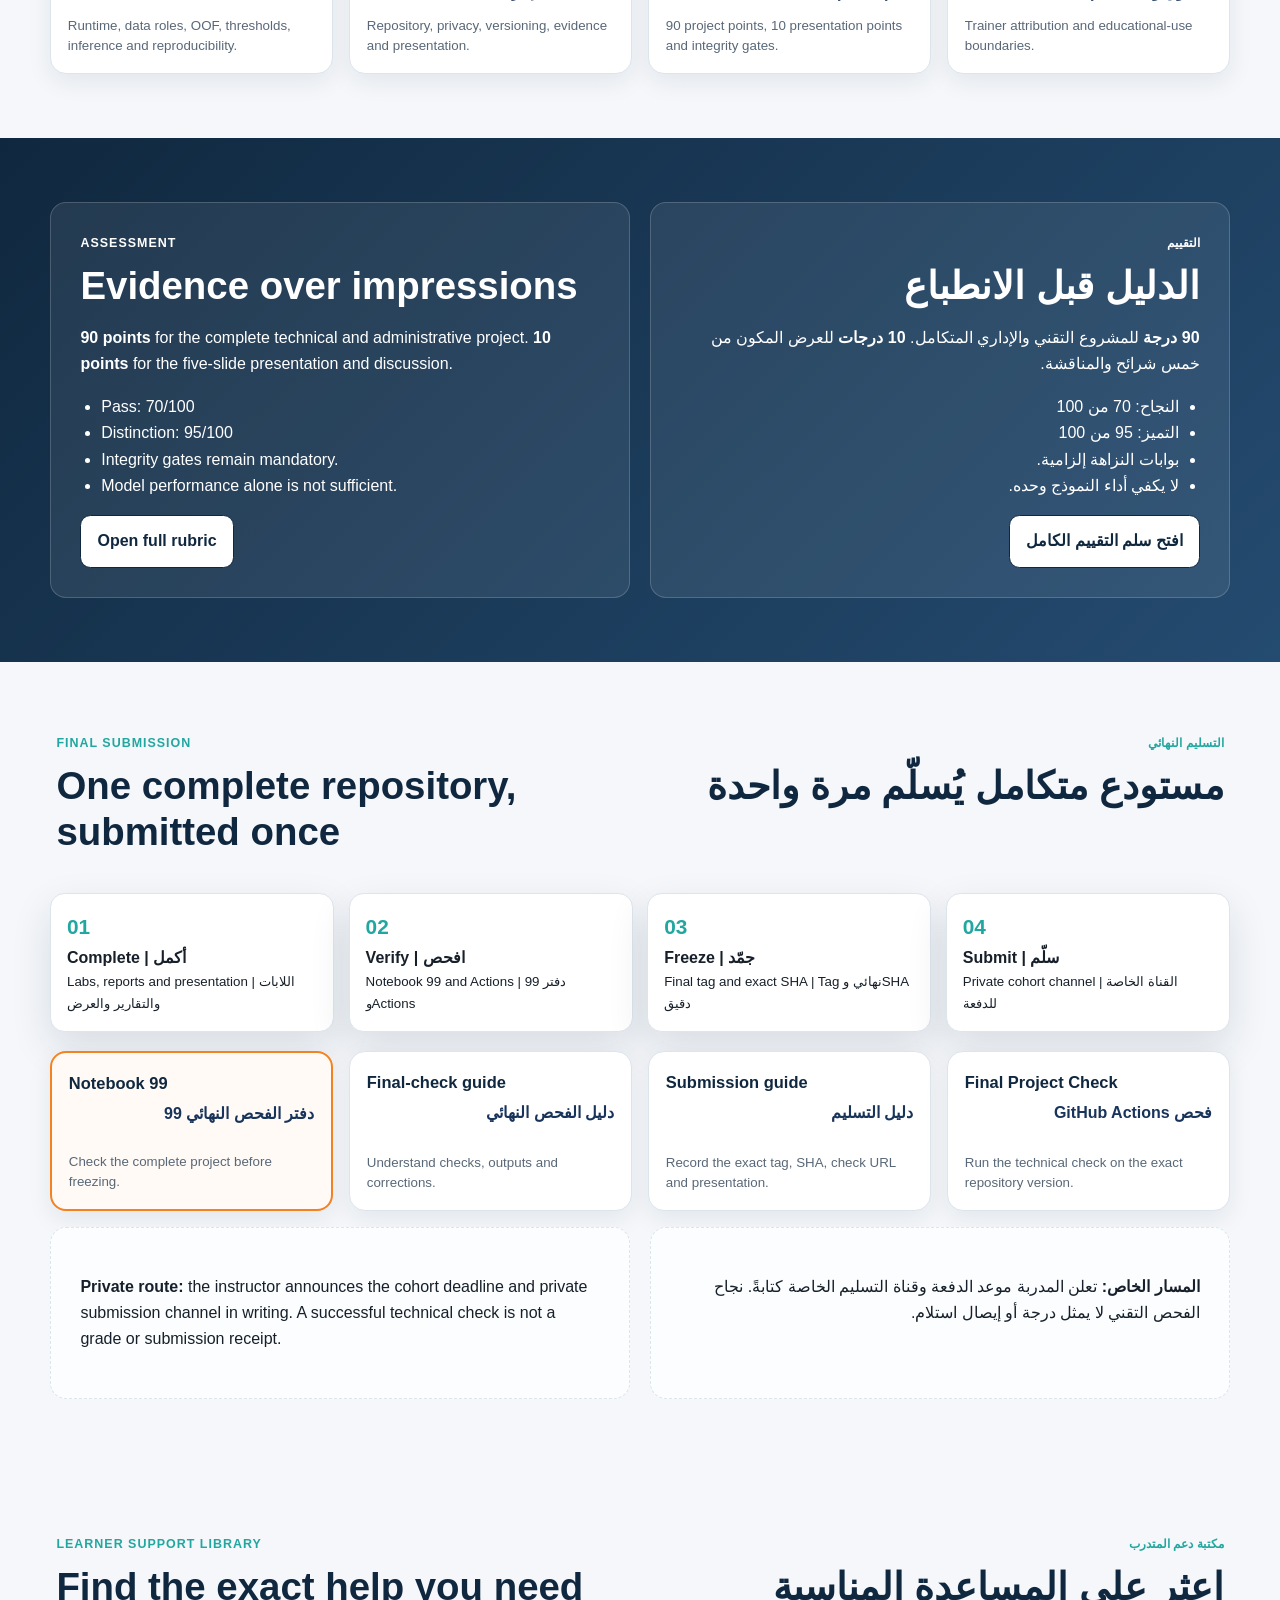
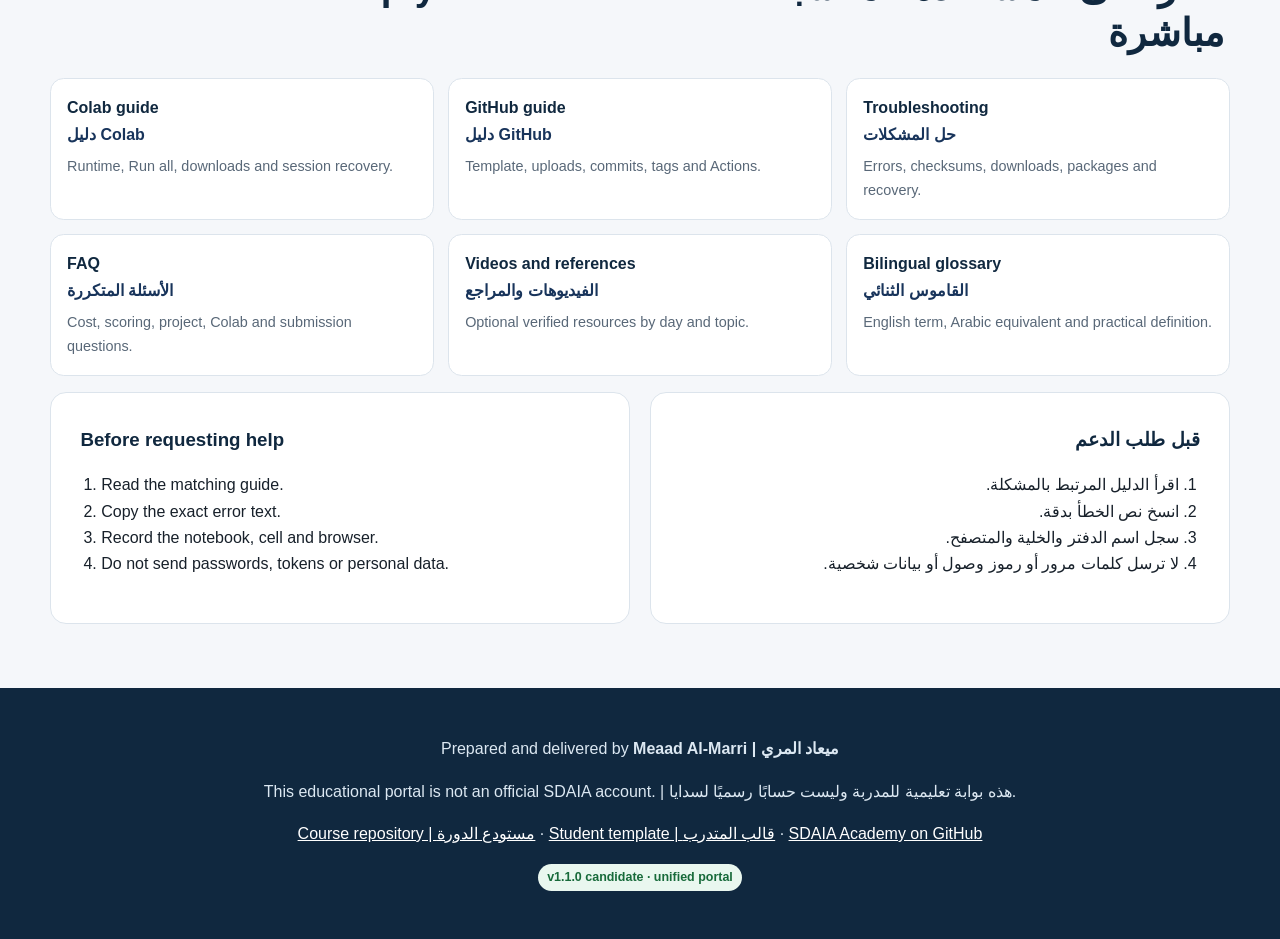
==== commit cbd830f9: "Route Arabic portal URL to the unified bilingual student hub" ====
--- a/ar.html
+++ b/ar.html
@@ -1,18 +1,13 @@
-<!doctype html>
-<html lang="ar" dir="rtl"><head><meta charset="utf-8"><meta name="viewport" content="width=device-width, initial-scale=1"><meta name="description" content="تعلّم كيف تبني نموذجًا، تختبر صدق نتائجه، وتحوّل احتمالاته إلى قرار تستطيع تفسيره والدفاع عنه."><meta name="theme-color" content="#10283f"><title>أساليب تعلم الآلة المتقدمة · SDA-DSC-211</title><link rel="stylesheet" href="styles.css"><script defer src="app.js"></script></head>
-<body id="top"><a class="skip" href="#main">انتقل إلى المحتوى</a><header class="topbar"><a class="brand" href="#overview" aria-label="SDA-DSC-211"><svg width="34" height="34" viewBox="0 0 34 34" aria-hidden="true"><rect x="1" y="1" width="32" height="32" rx="9" fill="#10283f"/><path d="M8 24V16h5v8m3 0V10h5v14m3 0V6h3v18" stroke="#f5ae70" stroke-width="3" fill="none"/></svg><span><strong dir="ltr">SDA-DSC-211</strong><small>بوابة التعلم</small></span></a><nav class="desktop-nav" aria-label="التنقل الرئيسي"><a href="#overview">نظرة عامة</a><a href="#journey">رحلتك في خمسة أيام</a><a href="#start">ابدأ هنا</a><a href="#assessment">التقييم</a><a href="#resources">المراجع والمساعدة</a></nav><a class="language" lang="en" href="en.html" data-language>English <span aria-hidden="true">↗</span></a></header>
-<nav class="mobile-nav" aria-label="أقسام الدورة"><a href="#overview">نظرة عامة</a><a href="#journey">رحلتك في خمسة أيام</a><a href="#start">ابدأ هنا</a><a href="#assessment">التقييم</a><a href="#resources">المراجع والمساعدة</a></nav>
-<main id="main" tabindex="-1"><section class="hero section" id="overview"><div class="hero-copy"><p class="eyebrow accent">خمسة أيام. مشروع واحد. دليل واضح.</p><h1>من نموذج قوي<br><em>إلى قرار موثوق.</em></h1><p class="hero-lead">تعلّم كيف تبني نموذجًا، تختبر صدق نتائجه، وتحوّل احتمالاته إلى قرار تستطيع تفسيره والدفاع عنه.</p><div class="actions"><a class="button primary" href="#journey">استكشف رحلة التعلم <span aria-hidden="true">←</span></a><a class="button secondary" href="#start">جهّز بيئتك</a></div><p class="trainer">إعداد وتقديم <a href="https://github.com/almiyead-rgb">ميعاد المري</a></p></div><aside class="hero-panel" aria-label="أساليب تعلم الآلة المتقدمة"><div class="panel-heading"><span class="mini-pill" dir="ltr">ADVANCED ML</span><span dir="ltr">01 — 05</span></div><h2>أساليب تعلم الآلة المتقدمة</h2><p class="panel-caption" dir="ltr">TAMWEEL LITE</p><div class="visual-flow" aria-label="كل خطوة تضيف دليلًا"><div class="flow-row"><span class="flow-dot blue" aria-hidden="true">01</span><span>بيانات</span><small>وقت الإتاحة</small></div><div class="flow-row"><span class="flow-dot teal" aria-hidden="true">02</span><span>تحقق</span><small>تقسيم صادق</small></div><div class="flow-row"><span class="flow-dot orange" aria-hidden="true">03</span><span>قرار</span><small>خسارة وسعة</small></div><div class="flow-row"><span class="flow-dot purple" aria-hidden="true">04</span><span>تفسير</span><small>معايرة وحدود</small></div><div class="flow-row"><span class="flow-dot green" aria-hidden="true">05</span><span>تسليم</span><small>نسخة موثقة</small></div></div><div class="stats"><div><strong>20</strong><span>ساعة تدريبية</span></div><div><strong>5</strong><span>مختبرات مترابطة</span></div><div><strong>100%</strong><span>أدوات مجانية</span></div></div></aside></section>
-<div class="release-note section"><span class="status-dot" aria-hidden="true"></span><div><strong>الاستعداد وتطبيقات الأيام الخمسة متاحة</strong><p>قارن النماذج وتحقق بصدق، واختر عتبة، ثم فسّر التنبؤ واختبر معايرته. كل تطبيق يومي60 دقيقة علىCPU المجاني.</p><div class="actions"><a class="button primary" href="https://colab.research.google.com/github/almiyead-rgb/sda-dsc-211-student-template/blob/main/notebooks/00_readiness_check.ipynb">افتح دفتر الاستعداد ↗</a><a class="button secondary" href="https://github.com/almiyead-rgb/sda-dsc-211-student-template/blob/main/READINESS_GUIDE.md">دليلك خطوة بخطوة</a></div></div></div>
-<section class="section scenario" aria-labelledby="scenario-title"><div><p class="eyebrow">مشروعك طوال الدورة</p><h2 id="scenario-title">Tamweel Lite | تمويل</h2></div><div><p>محاكاة تمويل ببيانات اصطناعية. تقدّر احتمال حدث تعثر خلال 90 يومًا، ثم تختار قرارًا يراعي الخطأ والسعة وحدود النموذج.</p><small>تجربة تعليمية؛ لا تستخدم لاتخاذ قرارات تمويل فعلية.</small></div></section>
-<section class="section" id="journey"><div class="section-heading"><div><p class="eyebrow" dir="ltr">THE LEARNING JOURNEY</p><h2>رحلتك في خمسة أيام</h2></div><p>كل يوم يضيف طبقة إلى المشروع نفسه. ساعة مختبر ضمن أربع ساعات تدريبية، مع وقت للفهم والنقاش.</p></div><div class="day-grid"><article class="day-card blue" id="day-01"><div class="day-top"><span class="day-number" dir="ltr">01</span><span>اليوم 1</span></div><p class="eyebrow" lang="en" dir="ltr">Boosting & baseline</p><h3>خط أساس قوي، ومقارنة عادلة</h3><p>قارن Logistic Regression وXGBoost وLightGBM، ثم برّر اختيارك بالأدلة.</p><div class="artifact"><small>دليلك في نهاية اليوم</small><strong>جدول مقارنة النماذج وثلاث ملاحظات</strong></div><div class="actions"><a class="button primary" href="https://colab.research.google.com/github/almiyead-rgb/sda-dsc-211-student-template/blob/main/notebooks/01_baseline_boosting.ipynb">افتح تطبيق اليوم الأول ↗</a><a class="button secondary" href="https://github.com/almiyead-rgb/sda-dsc-211-student-template/blob/main/DAY1_GUIDE.md">دليل التطبيق</a></div></article><article class="day-card teal" id="day-02"><div class="day-top"><span class="day-number" dir="ltr">02</span><span>اليوم 2</span></div><p class="eyebrow" lang="en" dir="ltr">Honest validation</p><h3>هل يمكن الوثوق بالنتيجة؟</h3><p>اكشف التسرب، وافصل الزمن والعملاء، ثم اضبط النموذج ضمن ميزانية تشغيل صغيرة.</p><div class="artifact"><small>دليلك في نهاية اليوم</small><strong>تقرير تحقق وتدقيق تسرب</strong></div><div class="actions"><a class="button primary" href="https://colab.research.google.com/github/almiyead-rgb/sda-dsc-211-student-template/blob/main/notebooks/02_validation_tuning.ipynb">افتح تطبيق اليوم الثاني ↗</a><a class="button secondary" href="https://github.com/almiyead-rgb/sda-dsc-211-student-template/blob/main/DAY2_GUIDE.md">دليل التطبيق</a></div></article><article class="day-card orange" id="day-03"><div class="day-top"><span class="day-number" dir="ltr">03</span><span>اليوم 3</span></div><p class="eyebrow" lang="en" dir="ltr">Cost-sensitive decisions</p><h3>من الاحتمال إلى قرار مبرر</h3><p>عالج عدم التوازن، واختر العتبة من OOF وفق الخسارة الافتراضية والسعة.</p><div class="artifact"><small>دليلك في نهاية اليوم</small><strong>بطاقة قرار ومنحنى خسارة</strong></div><div class="actions"><a class="button primary" href="https://colab.research.google.com/github/almiyead-rgb/sda-dsc-211-student-template/blob/main/notebooks/03_cost_sensitive_decision.ipynb">افتح تطبيق اليوم الثالث ↗</a><a class="button secondary" href="https://github.com/almiyead-rgb/sda-dsc-211-student-template/blob/main/DAY3_GUIDE.md">دليل التطبيق</a></div></article><article class="day-card purple" id="day-04"><div class="day-top"><span class="day-number" dir="ltr">04</span><span>اليوم 4</span></div><p class="eyebrow" lang="en" dir="ltr">Explain & calibrate</p><h3>افهم التنبؤ، واختبر الاحتمال</h3><p>فسّر النتيجة عالميًا ومحليًا، ثم اختبر المعايرة والاستقرار على بيانات منفصلة.</p><div class="artifact"><small>دليلك في نهاية اليوم</small><strong>تقرير تفسير ومخطط معايرة</strong></div><div class="actions"><a class="button primary" href="https://colab.research.google.com/github/almiyead-rgb/sda-dsc-211-student-template/blob/main/notebooks/04_explain_calibrate.ipynb">افتح تطبيق اليوم الرابع ↗</a><a class="button secondary" href="https://github.com/almiyead-rgb/sda-dsc-211-student-template/blob/main/DAY4_GUIDE.md">دليل التطبيق</a></div></article><article class="day-card green" id="day-05"><div class="day-top"><span class="day-number" dir="ltr">05</span><span>اليوم 5</span></div><p class="eyebrow" lang="en" dir="ltr">Ensemble & deliver</p><h3>اختر ما يستحق، وسلّم الدليل</h3><p>قارن النموذج المفرد بالتجميع. وثّق القرار في Model Card وحزمة قابلة لإعادة البناء.</p><div class="artifact"><small>دليلك في نهاية اليوم</small><strong>Model Card وعرض وتسليم نهائي</strong></div><div class="hero-actions"><a class="button primary" href="https://colab.research.google.com/github/almiyead-rgb/sda-dsc-211-student-template/blob/main/notebooks/05_final_model.ipynb">افتح تطبيق اليوم الخامس ↗</a><a class="button secondary" href="https://github.com/almiyead-rgb/sda-dsc-211-student-template/blob/main/DAY5_GUIDE.md">دليل التطبيق</a></div></article></div></section>
-<section class="section start-grid" id="start"><div><p class="eyebrow" dir="ltr">START SIMPLE</p><h2>ابدأ هنا</h2><p>يكفي المتصفح وحسابان مجانيان. لا تثبيت محلي، ولا GPU، ولا بطاقة دفع.</p><ol class="steps-list"><li><h3>جهّز حساباتك</h3><p>حساب GitHub لحفظ المشروع، وحساب Google لفتح Colab.</p></li><li><h3>تعرّف على القالب</h3><p>اقرأ الأدلة الآن. عند بدء التطبيق اختر Use this template لإنشاء مستودع مشروعك.</p></li><li><h3>افتح المختبر المنشور</h3><p>اختر CPU، واحفظ نسخة في مستودعك قبل تشغيل Run all.</p></li><li><h3>احفظ الدليل أولًا بأول</h3><p>صدّر CSV وJSON والرسوم والتقارير إلى المجلد الصحيح في مشروعك.</p></li></ol></div><aside class="start-panel"><span class="tiny-label" dir="ltr">YOUR WORKSPACE</span><h3>مساحة لمشروعك، ودليل لكل خطوة</h3><p>هنا أدلتك وقوالب تقاريرك. أضف تطبيقاتك ومخرجاتك مع تقدمك في الدورة.</p><a class="button primary" href="https://github.com/almiyead-rgb/sda-dsc-211-student-template">افتح قالب المتدرب <span aria-hidden="true">↗</span></a><div class="guide-links"><a href="https://github.com/almiyead-rgb/sda-dsc-211-student-template/blob/main/START_HERE.md">دليل البداية</a><a href="https://github.com/almiyead-rgb/sda-dsc-211-student-template/blob/main/COLAB_GUIDE.md">استخدام Colab</a><a href="https://github.com/almiyead-rgb/sda-dsc-211-student-template/blob/main/GITHUB_GUIDE.md">الحفظ في GitHub</a></div><p class="free-note">كل الأدوات المطلوبة مجانية. لا اشتراك، ولا بطاقة دفع.</p></aside></section>
-<section class="section"><h2>ما الذي يُطلب منك؟</h2><div class="two-grid requirements"><article><h3>متطلبات تقنية</h3><ul><li>تقسيم صادق ومنع التسرب</li><li>مقارنة نماذج بأدلة فعلية</li><li>قرار بخسارة افتراضية وسعة محددة</li><li>تفسير ومعايرة وإعادة إنتاج</li></ul></article><article><h3>متطلبات إدارية</h3><ul><li>مستودع منظم ومصادر منسوبة</li><li>تقارير وModel Card مكتملة</li><li>عرض موجز من خمس شرائح</li><li>نسخة نهائية وSHA وإثبات تسليم</li></ul></article></div></section>
-<section class="assessment-band" id="assessment"><div class="section"><div class="section-heading"><div><p class="eyebrow" dir="ltr">EVIDENCE OVER IMPRESSIONS</p><h2>التقييم</h2></div><p>وضوح المنهج، وجودة الدليل، وقدرتك على شرح القرار هي أساس التقييم.</p></div><div class="score-grid"><div class="score-main"><div class="score-piece"><strong>90</strong><span>المتطلبات التقنية والإدارية</span></div><span class="plus" aria-hidden="true">+</span><div class="score-piece"><strong>10</strong><span>العرض والمناقشة</span></div><div class="score-total"><strong>100</strong><span>المجموع</span></div></div><div class="thresholds"><p>النجاح من <strong>70</strong></p><p>التميز من <strong>95</strong></p></div></div><div class="two-grid"><form class="calculator" id="grade-calculator" novalidate><h3>افهم كيف تُحسب النتيجة</h3><p>حاسبة توضيحية فقط؛ الدرجة الرسمية تسجلها المدربة.</p><div class="input-grid"><label>التقني والإداري (0–90)<input id="technical-score" name="technical" type="number" min="0" max="90" step="0.01" inputmode="decimal" autocomplete="off" aria-describedby="grade-result"></label><label>العرض (0–10)<input id="presentation-score" name="presentation" type="number" min="0" max="10" step="0.01" inputmode="decimal" autocomplete="off" aria-describedby="grade-result"></label></div><output id="grade-result" aria-live="polite">أدخل درجتي الجزأين لحساب المجموع.</output><a href="https://github.com/almiyead-rgb/sda-dsc-211-student-template/blob/main/RUBRIC.md">اطّلع على بنود التقييم ↗</a></form><article class="loss-card"><span class="tiny-label" dir="ltr">LEARNING EXAMPLE</span><h3>ما معنى «الخسارة الافتراضية»؟</h3><p>نتعلم أن الأخطاء ليست متساوية: تفويت حالة تعثر وزنه 10 وحدات، والإنذار الخاطئ وزنه وحدة واحدة.</p><div class="formula" dir="ltr">Loss = 10 × FN + FP</div><p>3 حالات تعثر لم تُرصد + 20 إنذارًا خاطئًا = 50 وحدة خسارة.</p><small>هذه محاكاة لأثر الخطأ؛ لا رسوم ولا خصم مباشر من درجتك.</small></article></div></div></section>
-<section class="release-note section" id="final-check"><span class="status-dot" aria-hidden="true"></span><div><strong>افحص مشروعك قبل التسليم</strong><p>شغّل دفتر99 علىCPU المجاني. راجع نواقص الملفات وإعادة التشغيل والتنبؤات والبصمات. الجاهزية التقنية ليست درجة أو إيصال استلام؛ اتبع الموعد والقناة الخاصة اللذين تحددهما المدربة شفهيًا خلال اليومين الرابع والخامس لدفعتك.</p><div class="actions"><a class="button primary" href="https://colab.research.google.com/github/almiyead-rgb/sda-dsc-211-student-template/blob/main/notebooks/99_final_submission_check.ipynb">افتح الفحص النهائي ↗</a><a class="button secondary" href="https://github.com/almiyead-rgb/sda-dsc-211-student-template/blob/main/FINAL_CHECK_GUIDE.md">دليل الفحص والتسليم</a></div></div></section>
-<section class="section" aria-labelledby="submission-title"><h2 id="submission-title">كيف تسلّم مشروعك؟</h2><ol class="submission-flow"><li><span>01</span>أكمل المتطلبات</li><li><span>02</span>نفّذ الفحص النهائي</li><li><span>03</span>ثبّت النسخة وSHA</li><li><span>04</span>أرسل المرجع بشكل خاص</li></ol><p class="muted">المحتوى والتسليم متاحان لجميع الدفعات دون تاريخ إغلاق ثابت. سلّم مشروعك خلال اليومين الرابع والخامس من دورتك، وفق التواريخ والأوقات وطريقة التسليم الخاصة التي تحددها المدربة شفهيًا لدفعتك. لا تنشر اسمك أو درجتك أو بيانات الدخول في Issue عامة.</p></section>
-<section class="section readiness"><div><p class="eyebrow" dir="ltr">READY TO BEGIN</p><h2>قائمة استعدادك</h2><p>قائمة شخصية على هذا المتصفح؛ لا تُرسل للمدربة ولا تمنح درجات.</p><div class="progress-heading"><strong id="progress-text" aria-live="polite">0 / 5 مكتمل</strong></div><progress aria-label="تقدم قائمة الاستعداد" id="readiness-progress" max="5" value="0">0 / 5</progress><p id="storage-note" class="small" hidden></p><button class="text-button" id="reset-progress" type="button">مسح تقدمي المحلي</button></div><div class="checklist"><label class="check-row"><input type="checkbox" data-check="ready-0"><span>قرأت مسار الأيام الخمسة</span></label><label class="check-row"><input type="checkbox" data-check="ready-1"><span>جهزت حسابَي GitHub وGoogle</span></label><label class="check-row"><input type="checkbox" data-check="ready-2"><span>عرفت مكان القالب والأدلة</span></label><label class="check-row"><input type="checkbox" data-check="ready-3"><span>فهمت توزيع 90 + 10 وحدود 70 و95</span></label><label class="check-row"><input type="checkbox" data-check="ready-4"><span>فهمت الحفظ والخصوصية ومجانية الأدوات</span></label></div></section>
-<section class="section" id="resources"><div class="section-heading"><div><p class="eyebrow" dir="ltr">A SHARED VOCABULARY</p><h2>مصطلحات ستستخدمها</h2></div><label class="search-label">ابحث عن مصطلح عربي أو إنجليزي<input id="term-search" type="search" placeholder="مثال: المعايرة، OOF" autocomplete="off"></label></div><div class="term-grid"><article class="term" data-term data-search="Baseline خط الأساس مرجع بسيط تقارن به النماذج اللاحقة. A simple reference used to compare later models."><h3><span lang="en" dir="ltr">Baseline</span><small>خط الأساس</small></h3><p>مرجع بسيط تقارن به النماذج اللاحقة.</p></article><article class="term" data-term data-search="Boosting التعزيز إضافة متعلمين بالتتابع لتحسين دالة الهدف. Sequentially adding learners to improve an objective."><h3><span lang="en" dir="ltr">Boosting</span><small>التعزيز</small></h3><p>إضافة متعلمين بالتتابع لتحسين دالة الهدف.</p></article><article class="term" data-term data-search="Leakage تسرب البيانات استخدام معلومات لم تكن متاحة عند لحظة القرار. Using information unavailable at decision time."><h3><span lang="en" dir="ltr">Leakage</span><small>تسرب البيانات</small></h3><p>استخدام معلومات لم تكن متاحة عند لحظة القرار.</p></article><article class="term" data-term data-search="OOF تنبؤ خارج الطية تنبؤ لصف من نموذج لم يتدرب على ذلك الصف. A prediction from a model not trained on that row."><h3><span lang="en" dir="ltr">OOF</span><small>تنبؤ خارج الطية</small></h3><p>تنبؤ لصف من نموذج لم يتدرب على ذلك الصف.</p></article><article class="term" data-term data-search="Threshold عتبة القرار قيمة تحول احتمال الخطر إلى إشارة قرار. A cutoff that turns risk probability into a decision flag."><h3><span lang="en" dir="ltr">Threshold</span><small>عتبة القرار</small></h3><p>قيمة تحول احتمال الخطر إلى إشارة قرار.</p></article><article class="term" data-term data-search="False negative تعثر لم يُرصد حالة متعثرة لم يرفع النموذج لها إشارة خطر. A default case that the model did not flag."><h3><span lang="en" dir="ltr">False negative</span><small>تعثر لم يُرصد</small></h3><p>حالة متعثرة لم يرفع النموذج لها إشارة خطر.</p></article><article class="term" data-term data-search="False positive إنذار خاطئ حالة سليمة رفع النموذج لها إشارة خطر. A non-default case that the model flagged."><h3><span lang="en" dir="ltr">False positive</span><small>إنذار خاطئ</small></h3><p>حالة سليمة رفع النموذج لها إشارة خطر.</p></article><article class="term" data-term data-search="Calibration معايرة الاحتمال مقارنة الاحتمالات بالتكرار الفعلي للنتائج. Comparing predicted probabilities with observed frequencies."><h3><span lang="en" dir="ltr">Calibration</span><small>معايرة الاحتمال</small></h3><p>مقارنة الاحتمالات بالتكرار الفعلي للنتائج.</p></article><article class="term" data-term data-search="SHAP إسهام الخصائص تفسير إسهام كل خاصية ضمن وحدة خرج محددة، وليس دليل سببية. Feature contributions in a defined output space, not proof of causality."><h3><span lang="en" dir="ltr">SHAP</span><small>إسهام الخصائص</small></h3><p>تفسير إسهام كل خاصية ضمن وحدة خرج محددة، وليس دليل سببية.</p></article><article class="term" data-term data-search="Ensemble تجميع النماذج الجمع بين تنبؤات نماذج؛ فائدته تحتاج دليلًا. Combining model predictions; the benefit needs evidence."><h3><span lang="en" dir="ltr">Ensemble</span><small>تجميع النماذج</small></h3><p>الجمع بين تنبؤات نماذج؛ فائدته تحتاج دليلًا.</p></article><article class="term" data-term data-search="Model Card بطاقة النموذج توثيق الغرض والبيانات والمنهج والنتائج والقيود. Documentation of purpose, data, method, results and limits."><h3><span lang="en" dir="ltr">Model Card</span><small>بطاقة النموذج</small></h3><p>توثيق الغرض والبيانات والمنهج والنتائج والقيود.</p></article><article class="term" data-term data-search="Reproducibility قابلية إعادة الإنتاج إعادة بناء النتائج من البيانات والإعدادات والنسخة المحددة. Rebuilding results from specified data, settings and code version."><h3><span lang="en" dir="ltr">Reproducibility</span><small>قابلية إعادة الإنتاج</small></h3><p>إعادة بناء النتائج من البيانات والإعدادات والنسخة المحددة.</p></article></div><p id="no-results" role="status" hidden>لا توجد مصطلحات مطابقة. جرّب كلمة أخرى.</p><aside class="resource-strip"><div><h3>تعلم إضافي</h3><p>راجع مكتبة الفيديوهات أدناه، أو استخدم الأدلة الرسمية التالية:</p></div><ul><li><a href="https://research.google.com/colaboratory/faq.html" lang="en" dir="ltr">Google Colab FAQ ↗</a></li><li><a href="https://docs.github.com/en/repositories/creating-and-managing-repositories/creating-a-repository-from-a-template" lang="en" dir="ltr">GitHub: create from a template ↗</a></li><li><a href="https://scikit-learn.org/stable/modules/model_evaluation.html" lang="en" dir="ltr">scikit-learn: model evaluation ↗</a></li></ul></aside></section>
-<section class="section video-library" id="videos" aria-labelledby="videos-title"><div class="section-heading"><div><p class="eyebrow" dir="ltr">LEARN AT YOUR PACE</p><h2 id="videos-title">شاهد وراجع بالوتيرة التي تناسبك</h2></div><p>فيديوهات اختيارية بالإنجليزية من GitHub وGoogle وStatQuest وجهات تقنية. اتبع أدلة الدورة للخطوات الحالية؛ لا يلزم شراء أو حساب إضافي.</p></div><div class="two-grid"><article class="video-group"><h3>قبل أن تبدأ</h3><ul><li><a href="https://www.youtube.com/watch?v=-RZ03WHqkaY">إنشاء مستودع وفهم ملفات مشروعك ↗</a><span class="video-meta" lang="en" dir="ltr">GitHub · 9:31</span><p>تعرف على المستودع والملفات قبل إنشاء نسختك من قالب الدورة.</p></li><li><a href="https://www.youtube.com/watch?v=inN8seMm7UI">البداية مع Google Colab ↗</a><span class="video-meta" lang="en" dir="ltr">TensorFlow · 3:10</span><p>تعرف على الخلايا وتشغيل Python في المتصفح. واجهة الفيديو قديمة؛ اتبع دليل الدورة للخطوات الحالية.</p></li><li><a href="https://www.youtube.com/watch?v=BQrohJ3PT7I">فهم GitHub Actions ↗</a><span class="video-meta" lang="en" dir="ltr">GitHub · 8:04</span><p>افهم مكان التشغيل وقراءة النتيجة؛ استخدم workflows الموجودة في قالب الدورة.</p></li></ul></article><article class="video-group"><h3>افهم نموذجك وقرارك</h3><ul><li><a href="https://www.youtube.com/watch?v=3CC4N4z3GJc">فكرة Gradient Boosting ↗</a><span class="video-meta" lang="en" dir="ltr">StatQuest with Josh Starmer · 15:52</span><p>ابدأ بفكرة تصحيح الأخطاء المتتابع في مثال انحدار، ثم اربطها بتصنيف اليوم الأول.</p></li><li><a href="https://www.youtube.com/watch?v=8b1JEDvenQU">XGBoost للتصنيف ↗</a><span class="video-meta" lang="en" dir="ltr">StatQuest with Josh Starmer · 25:17</span><p>راجع كيف تتحول الأشجار إلى احتمال في التصنيف؛ مثال تعليمي وليس حل مشروعك.</p></li><li><a href="https://www.youtube.com/watch?v=fSytzGwwBVw">فهم التحقق المتقاطع ↗</a><span class="video-meta" lang="en" dir="ltr">StatQuest with Josh Starmer · 6:04</span><p>راجع فكرة الطيات؛ أضف إليها قيود الزمن والعملاء ونضج الهدف في مختبر اليوم الثاني.</p></li><li><a href="https://www.youtube.com/watch?v=4jRBRDbJemM">ROC وعتبة القرار وPrecision–Recall ↗</a><span class="video-meta" lang="en" dir="ltr">StatQuest with Josh Starmer · 16:17</span><p>قارن المقاييس وتأثير العتبة؛ ركز أيضًا على الجزء الأخير عن Precision–Recall.</p></li><li><a href="https://www.youtube.com/watch?v=-taOhqkiuIo">SHAP من صاحب الطريقة ↗</a><span class="video-meta" lang="en" dir="ltr">Microsoft Developer · 11:46</span><p>استمع إلى Scott Lundberg عن إسهام الخصائص. الشرح لا يثبت السببية، ولا يتطلب حساب Azure.</p></li><li><a href="https://www.youtube.com/watch?v=-gYnfA0e5ic">المعايرة والقرار الحساس للتكلفة ↗</a><span class="video-meta" lang="en" dir="ltr">PyData · 44:27</span><p>محاضرة اختيارية تجمع جودة الاحتمال وقرار العتبة؛ طبّق سياسة الدورة التعليمية 10FN+FP وسقف12%.</p></li><li><a href="https://www.youtube.com/watch?v=6oD5K0x1k7c">تجميع Stacking للأحداث النادرة ↗</a><span class="video-meta" lang="en" dir="ltr">Enthought · 26:05</span><p>راجع فكرة النموذج الجامع ثم ناقش ضرورة OOF والاختبار الصادق في مشروعك؛ لا تفترض أن التجميع سيفوز.</p></li></ul></article></div><p class="muted"><a href="https://github.com/almiyead-rgb/sda-dsc-211-student-template/blob/main/LEARNING_RESOURCES.md">مكتبة الفيديوهات والمراجع لكل خطوة ↗</a></p></section>
-<section class="section help-grid"><div><p class="eyebrow" dir="ltr">KEEP MOVING</p><h2>عندما تتعثر</h2><a class="button secondary" href="https://github.com/almiyead-rgb/sda-dsc-211-student-template/blob/main/TROUBLESHOOTING.md">دليل استكشاف الأخطاء ↗</a></div><div><h3>أسئلة شائعة</h3><details><summary>هل أحتاج إلى دفع رسوم للأدوات؟</summary><p>لا. جميع الأدوات المطلوبة لها مسار مجاني. إذا وصلت إلى حدود الخدمة، احفظ عملك وأعد لاحقًا أو اتبع البديل المجاني الذي تعلنه المدربة.</p></details><details><summary>هل أستطيع تشغيل المختبرات الآن؟</summary><p>الدفاتر00 و01 و02 و03 و04 و05 متاحة الآن. افتح تطبيقات الأيام الخمسة من بطاقاتها في رحلة التعلم، واحفظ أدلتك في مشروعك نفسه.</p></details><details><summary>هل يجب أن يفوز نموذج محدد؟</summary><p>لا. المطلوب مقارنة عادلة وتبرير مبني على النتائج. الإبقاء على نموذج مفرد قرار صالح إذا لم يضف التجميع فائدة مقنعة.</p></details><details><summary>هل أحتاج إلى PowerPoint مدفوع؟</summary><p>لا. يمكنك إعداد العرض بأي أداة مجانية وتسليمه PDF. المهم خمس شرائح واضحة وأدلة من مشروعك.</p></details><details><summary>اختفت ملفات Colab، ماذا أفعل؟</summary><p>الجلسة مؤقتة. استرجع Notebook المحفوظ وأعد تشغيل النسخة المعتمدة، ثم صدّر المخرجات. احفظ تقدمك قبل انتهاء الجلسة.</p></details></div></section>
-</main><footer><div class="section footer-grid"><div><strong dir="ltr">SDA-DSC-211</strong><p>إعداد وتقديم ميعاد المري · جميع الحقوق محفوظة وفق إشعار الاستخدام التعليمي.</p><a href="https://github.com/almiyead-rgb/advanced-machine-learning-methods-sda-dsc-211/blob/main/NOTICE.md">حقوق النسبة والاستخدام</a></div><div><a href="https://github.com/SDAIAAcademy" lang="en" dir="ltr">SDAIA Academy GitHub ↗</a><p>مرجع للجهة التدريبية؛ هذه البوابة ليست حسابًا رسميًا لسدايا.</p><a href="#top">إلى الأعلى ↑</a></div></div><p class="section release-version">SDA-DSC-211 · v1.0.0</p></footer><script id="ui-labels" type="application/json">{"calcEmpty": "أدخل درجتي الجزأين لحساب المجموع.", "calcInvalid": "استخدم درجات ضمن الحدود، وبمنزلتين عشريتين كحد أقصى.", "calcFail": "لم يصل إلى حد النجاح", "calcPass": "ناجح", "calcDistinction": "متميز", "done": "مكتمل", "storage": "التخزين المحلي غير متاح؛ تقدمك سيبقى لهذه الزيارة فقط."}</script></body></html>
+<!doctype html>
+<html lang="ar" dir="rtl">
+<head>
+<meta charset="utf-8">
+<meta name="viewport" content="width=device-width,initial-scale=1">
+<meta http-equiv="refresh" content="0;url=./">
+<link rel="canonical" href="https://almiyead-rgb.github.io/advanced-machine-learning-methods-sda-dsc-211/">
+<title>بوابة المتدرب الموحدة · SDA-DSC-211</title>
+<style>body{font-family:Tahoma,Arial,sans-serif;margin:0;display:grid;place-items:center;min-height:100vh;background:#f5f7fa;color:#10283f}main{max-width:42rem;padding:2rem;text-align:center;background:#fff;border:1px solid #dce4ec;border-radius:1rem}a{color:#18345b;font-weight:700}</style>
+<script>window.location.replace('./');</script>
+</head>
+<body><main><h1>تم توحيد بوابة الدورة</h1><p>يتم تحويلك إلى البوابة الثنائية التي تجمع الاستعداد واللابات والمشروع والتقييم والتسليم والدعم في مكان واحد.</p><p><a href="./">افتح بوابة المتدرب الموحدة</a></p></main></body>
+</html>
